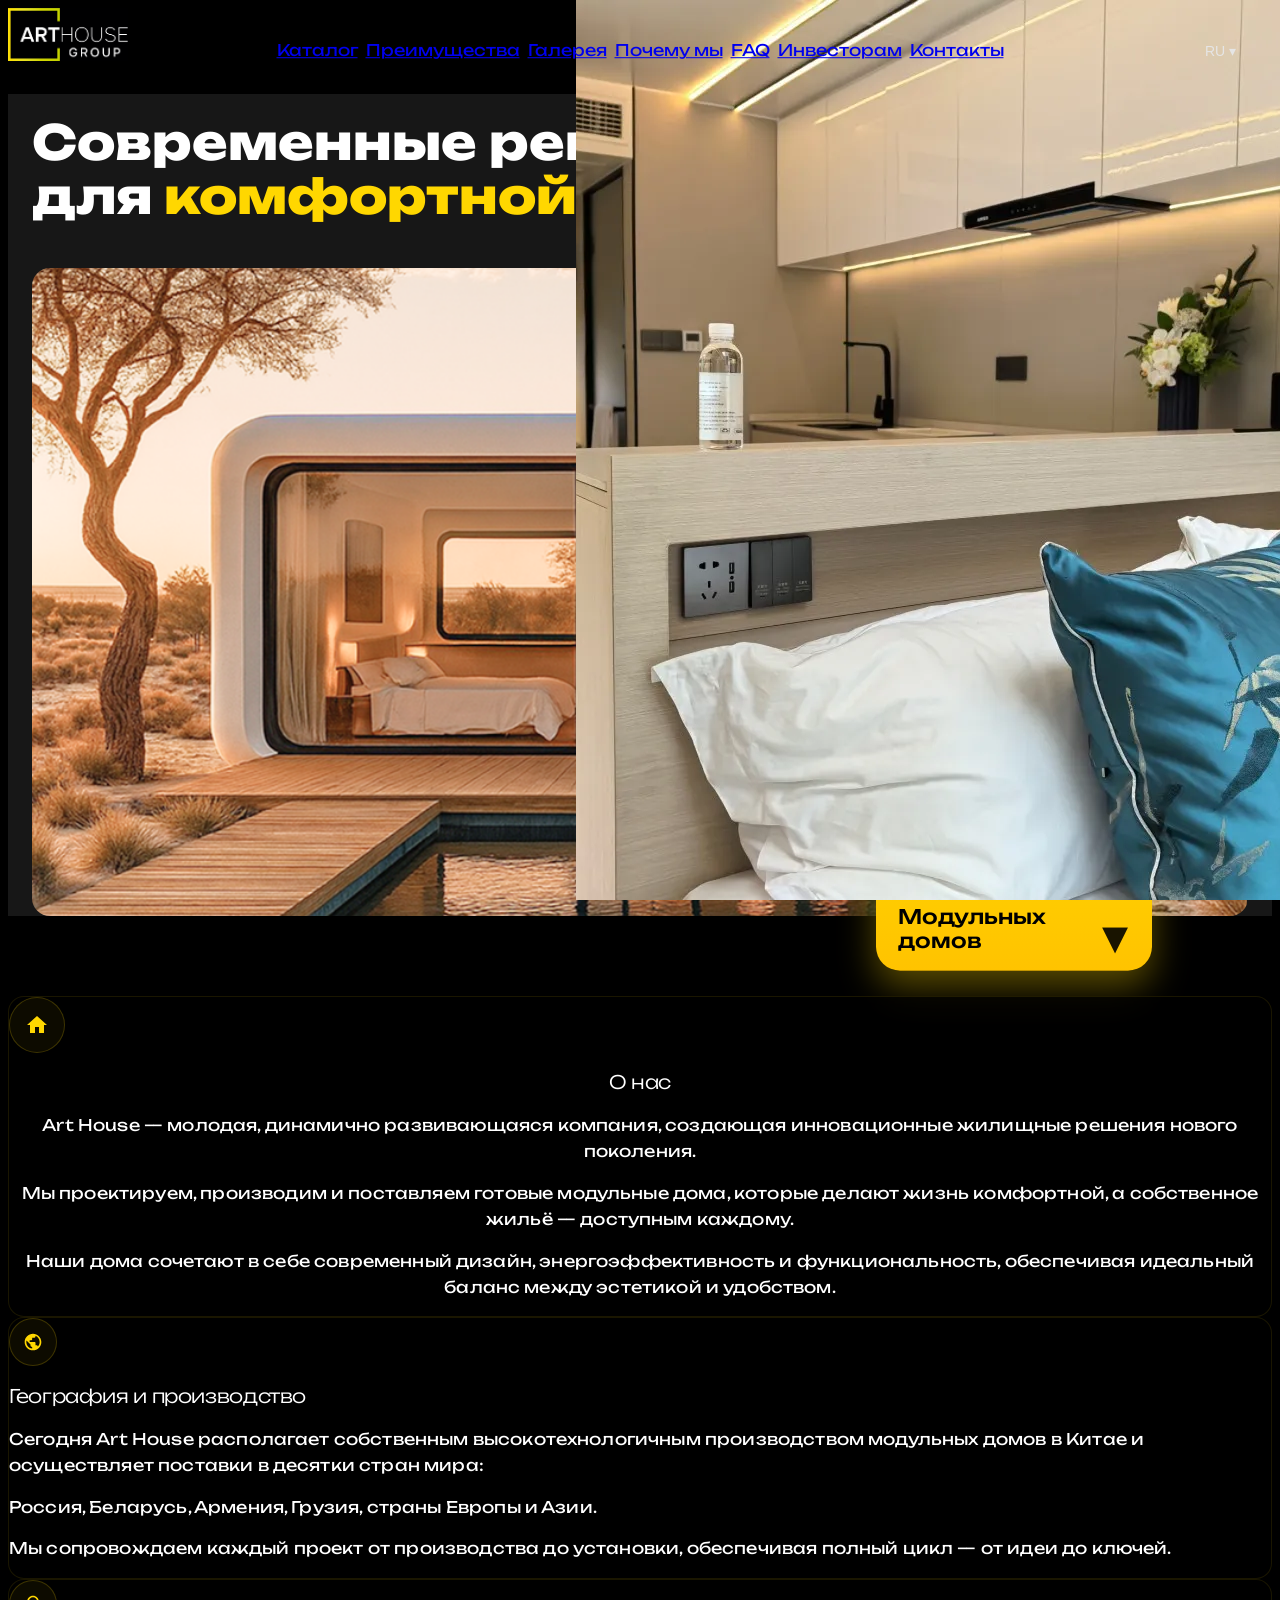
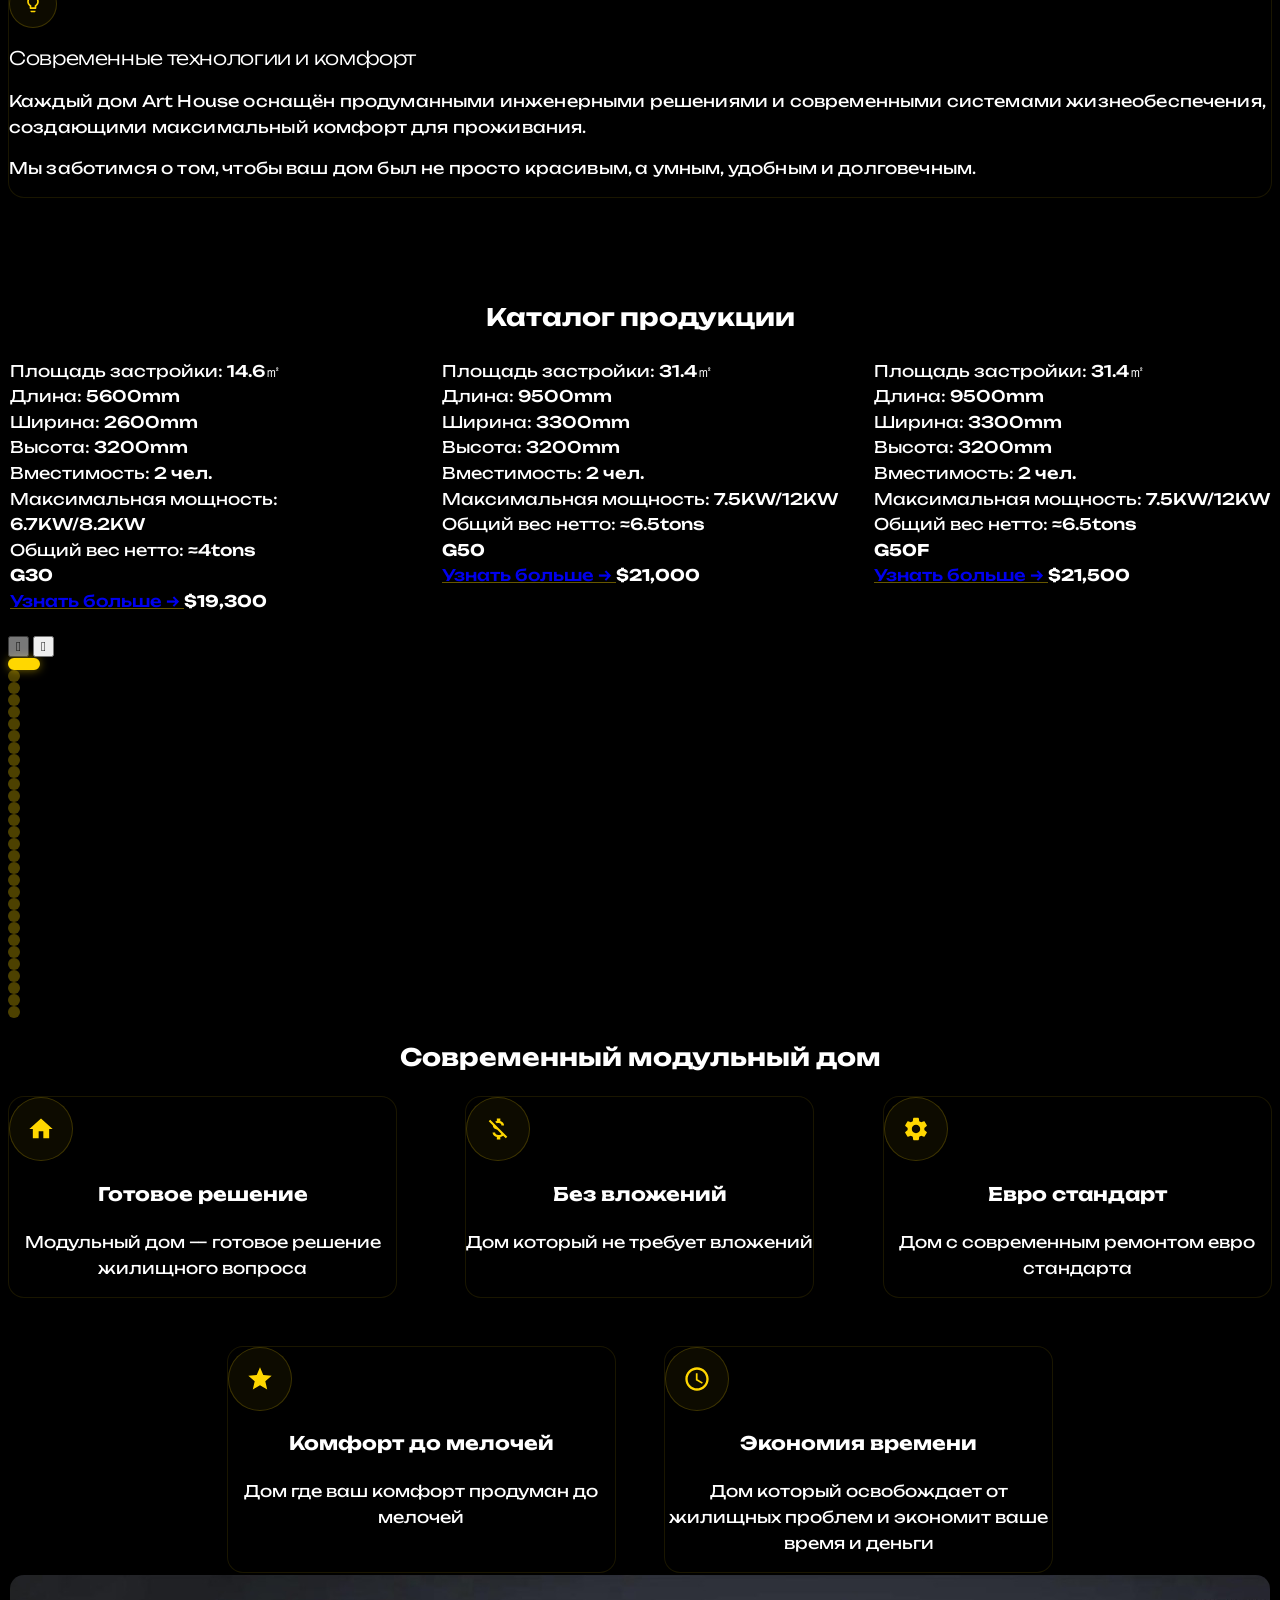
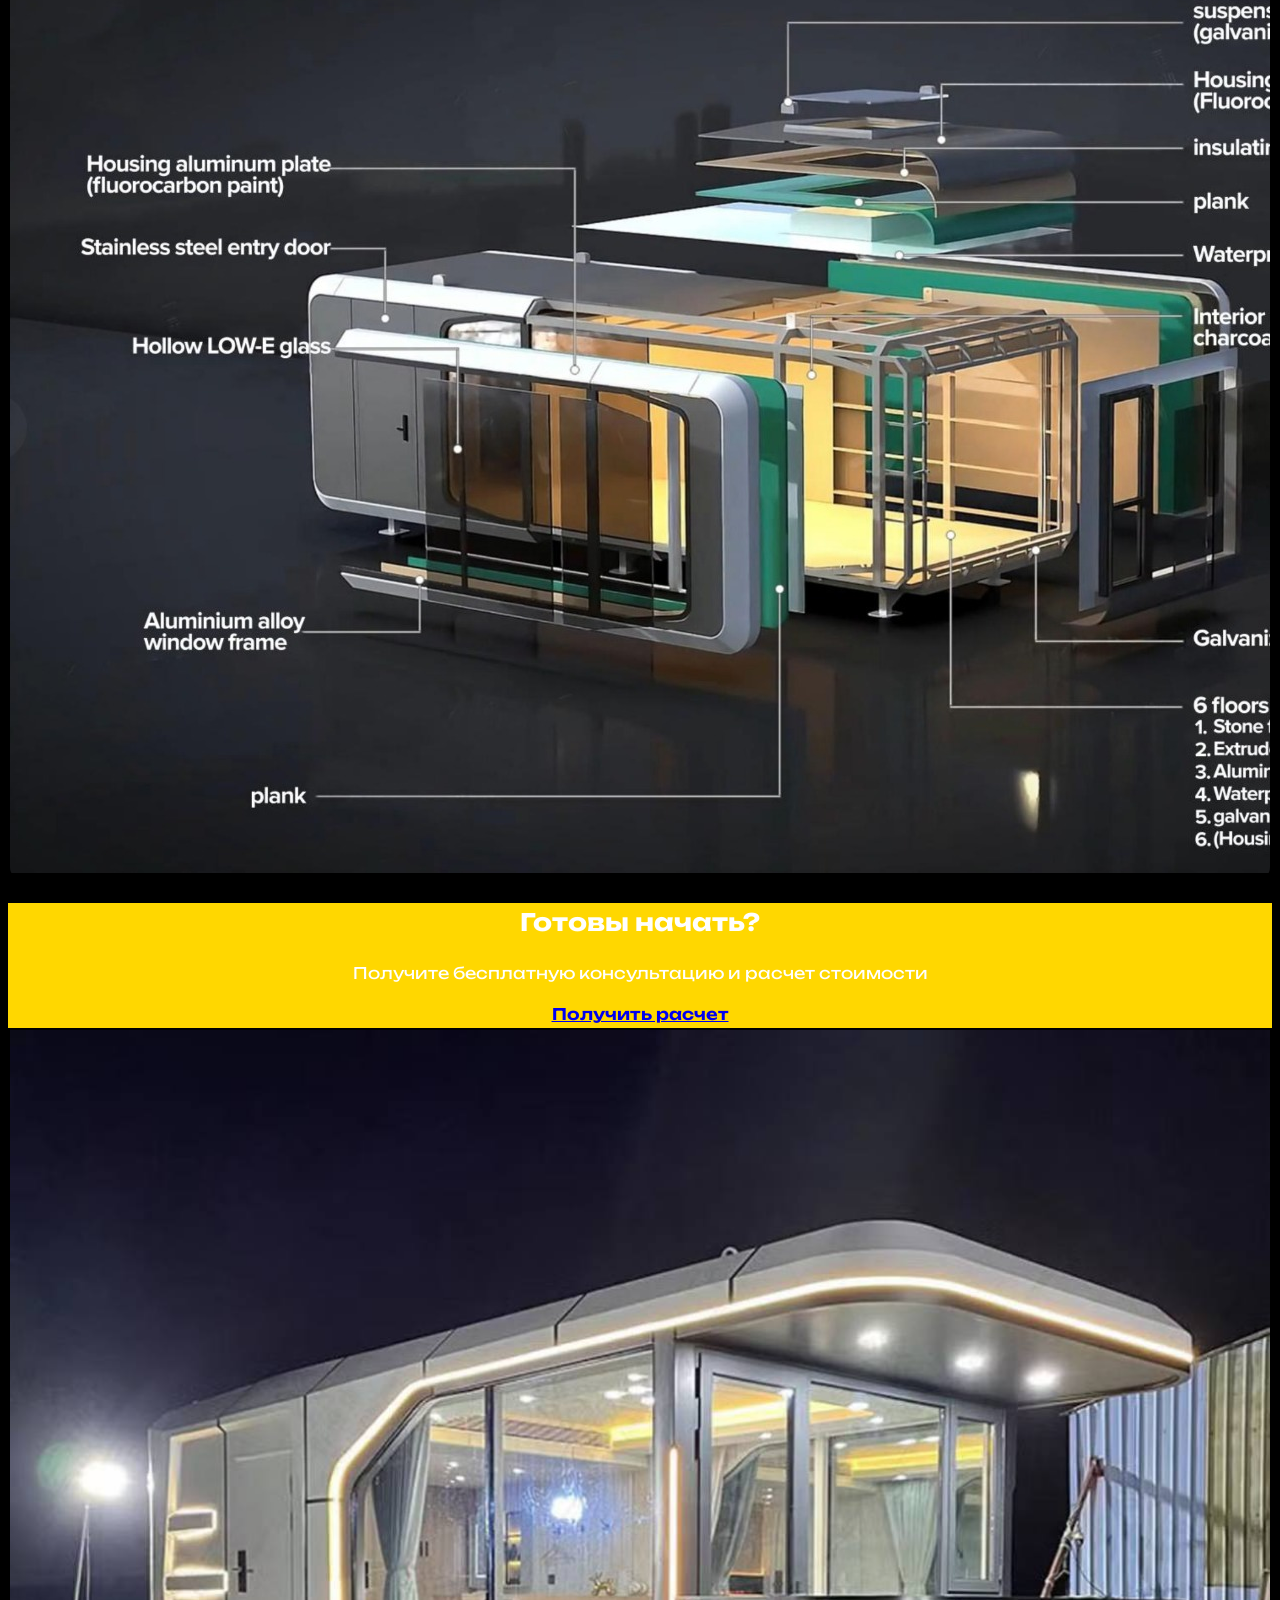
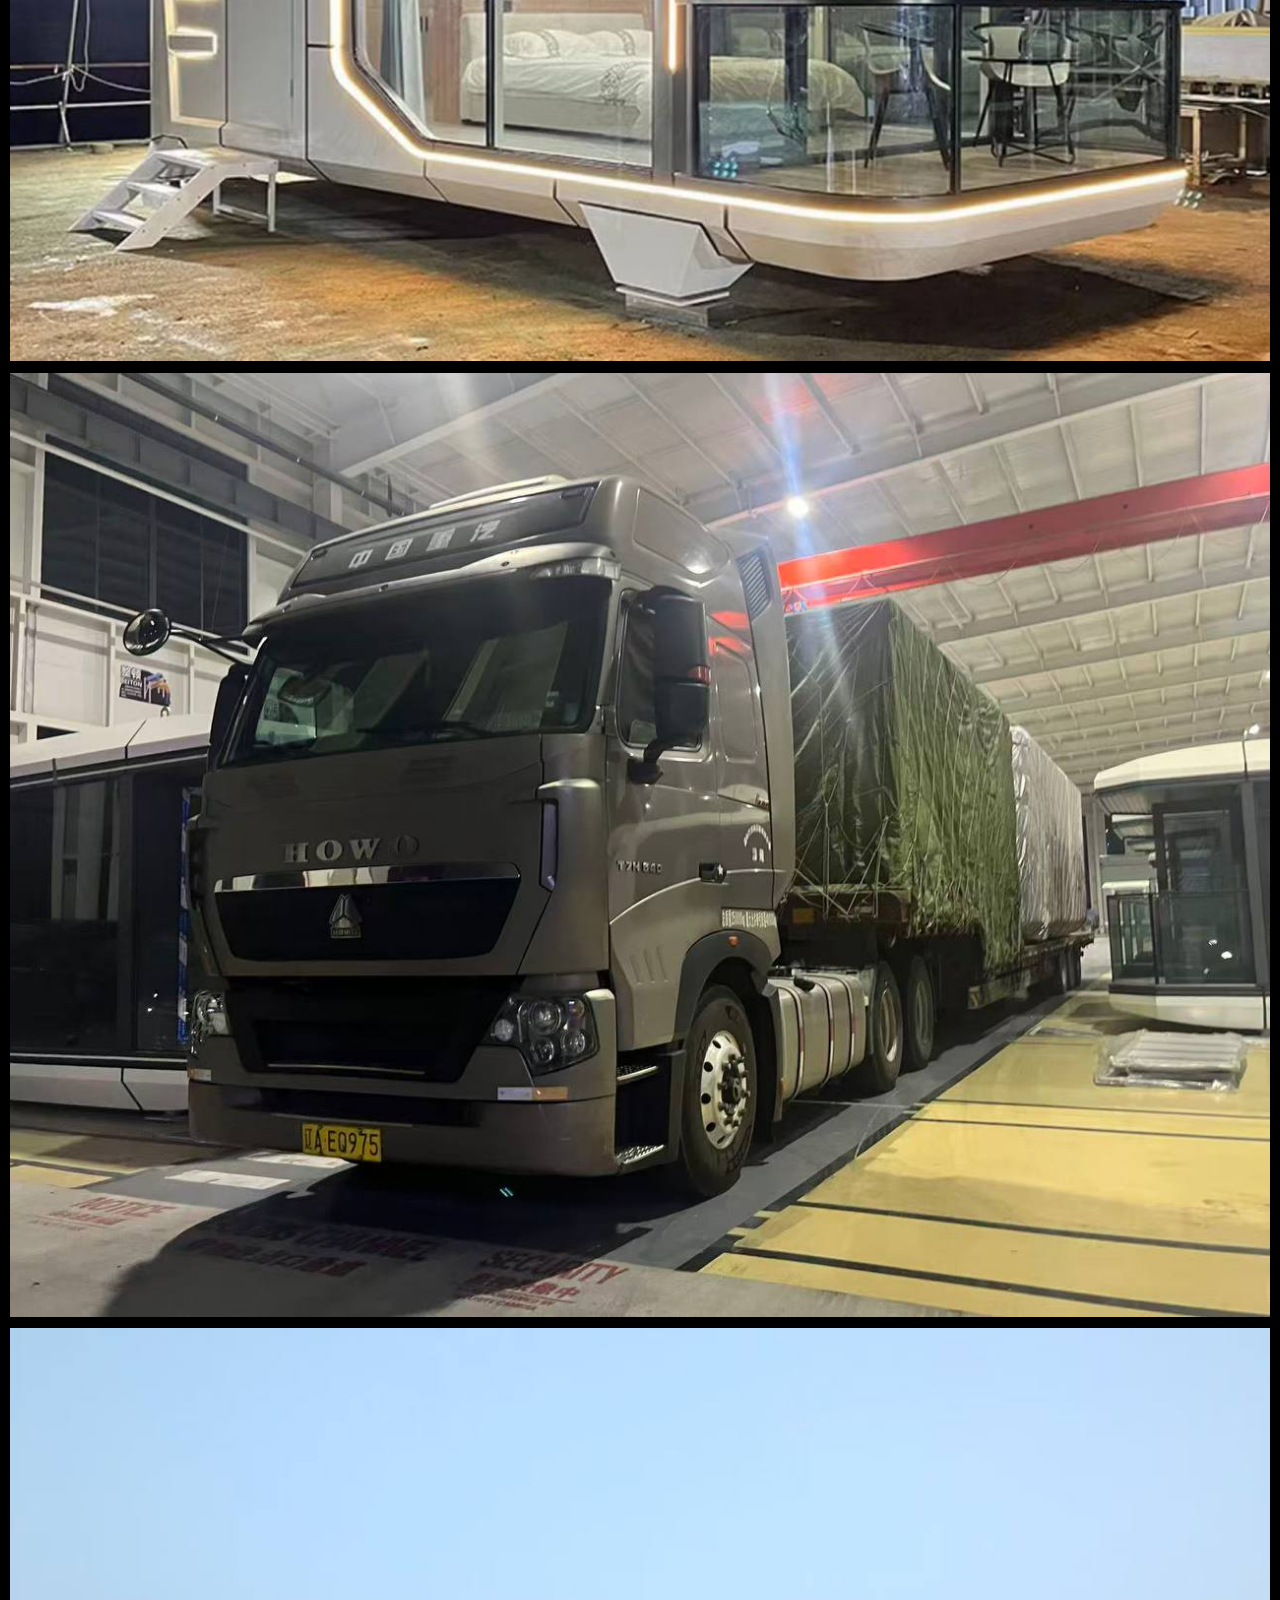
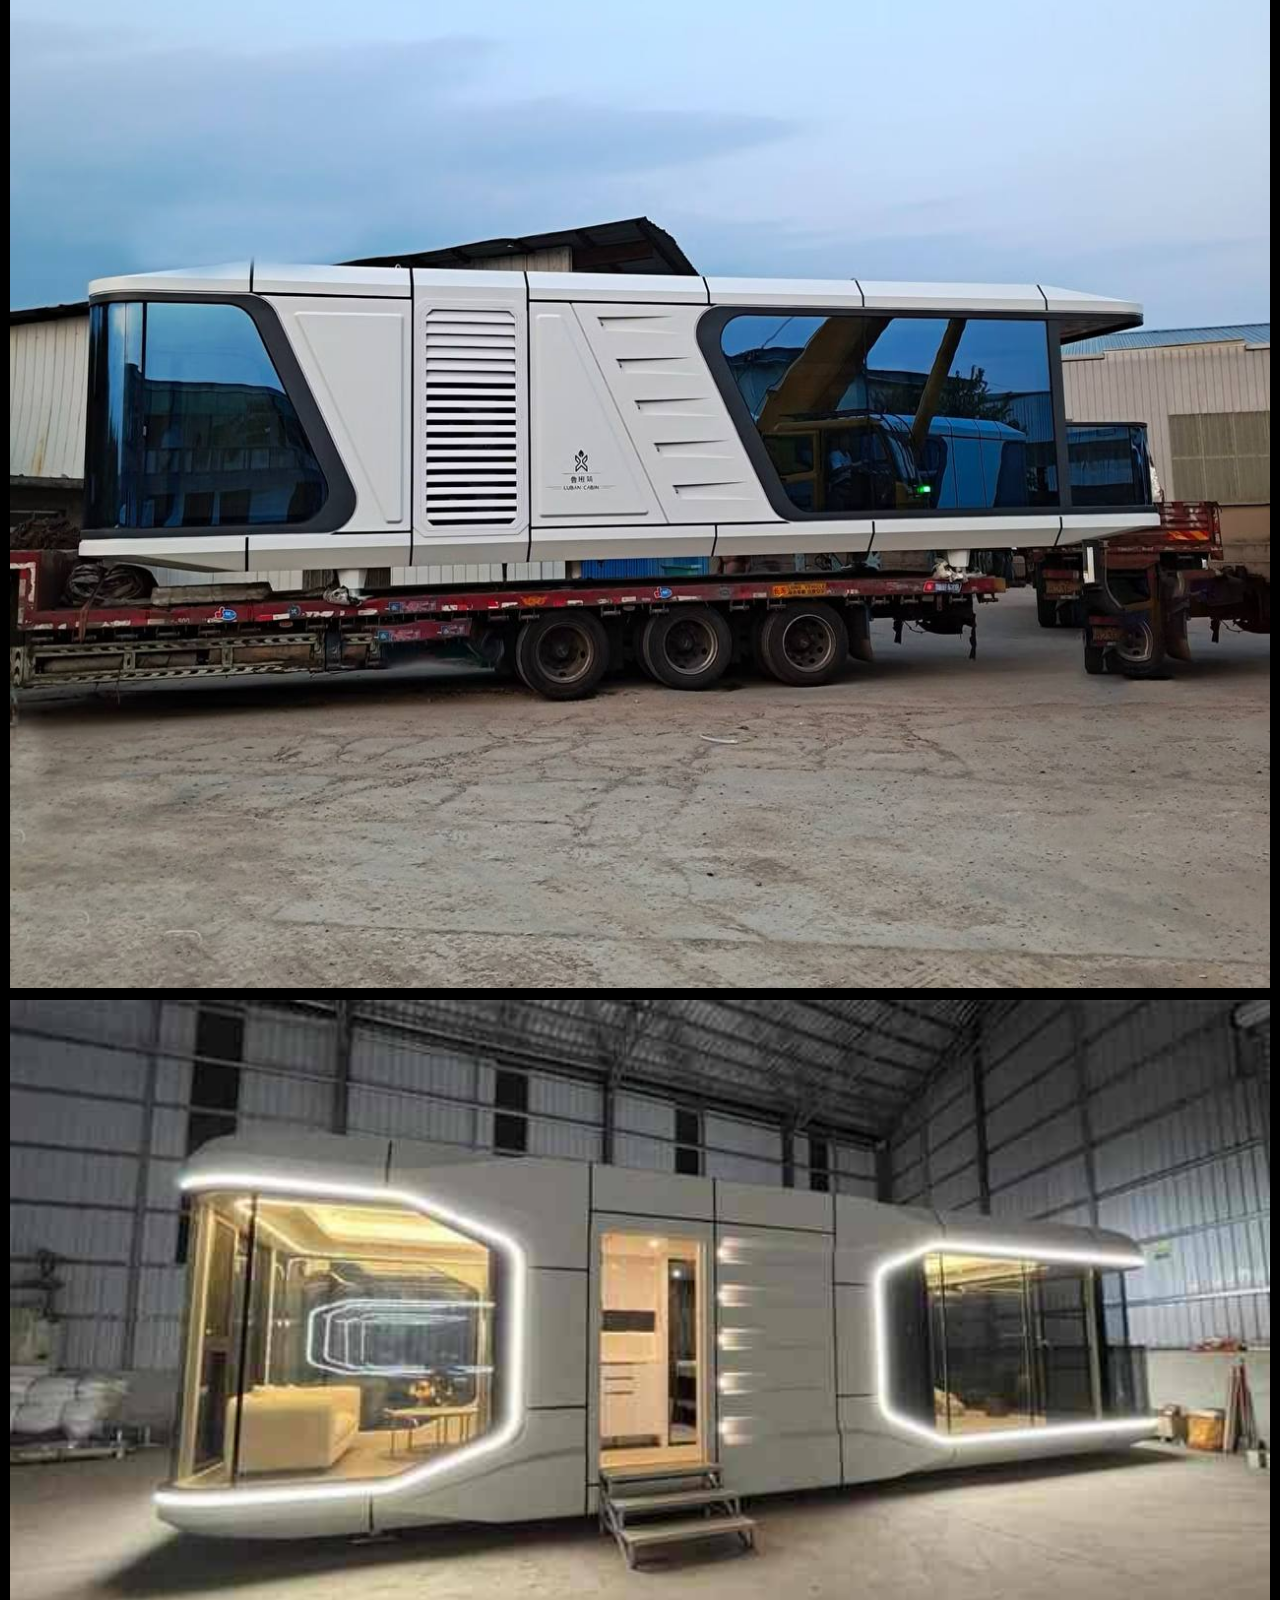
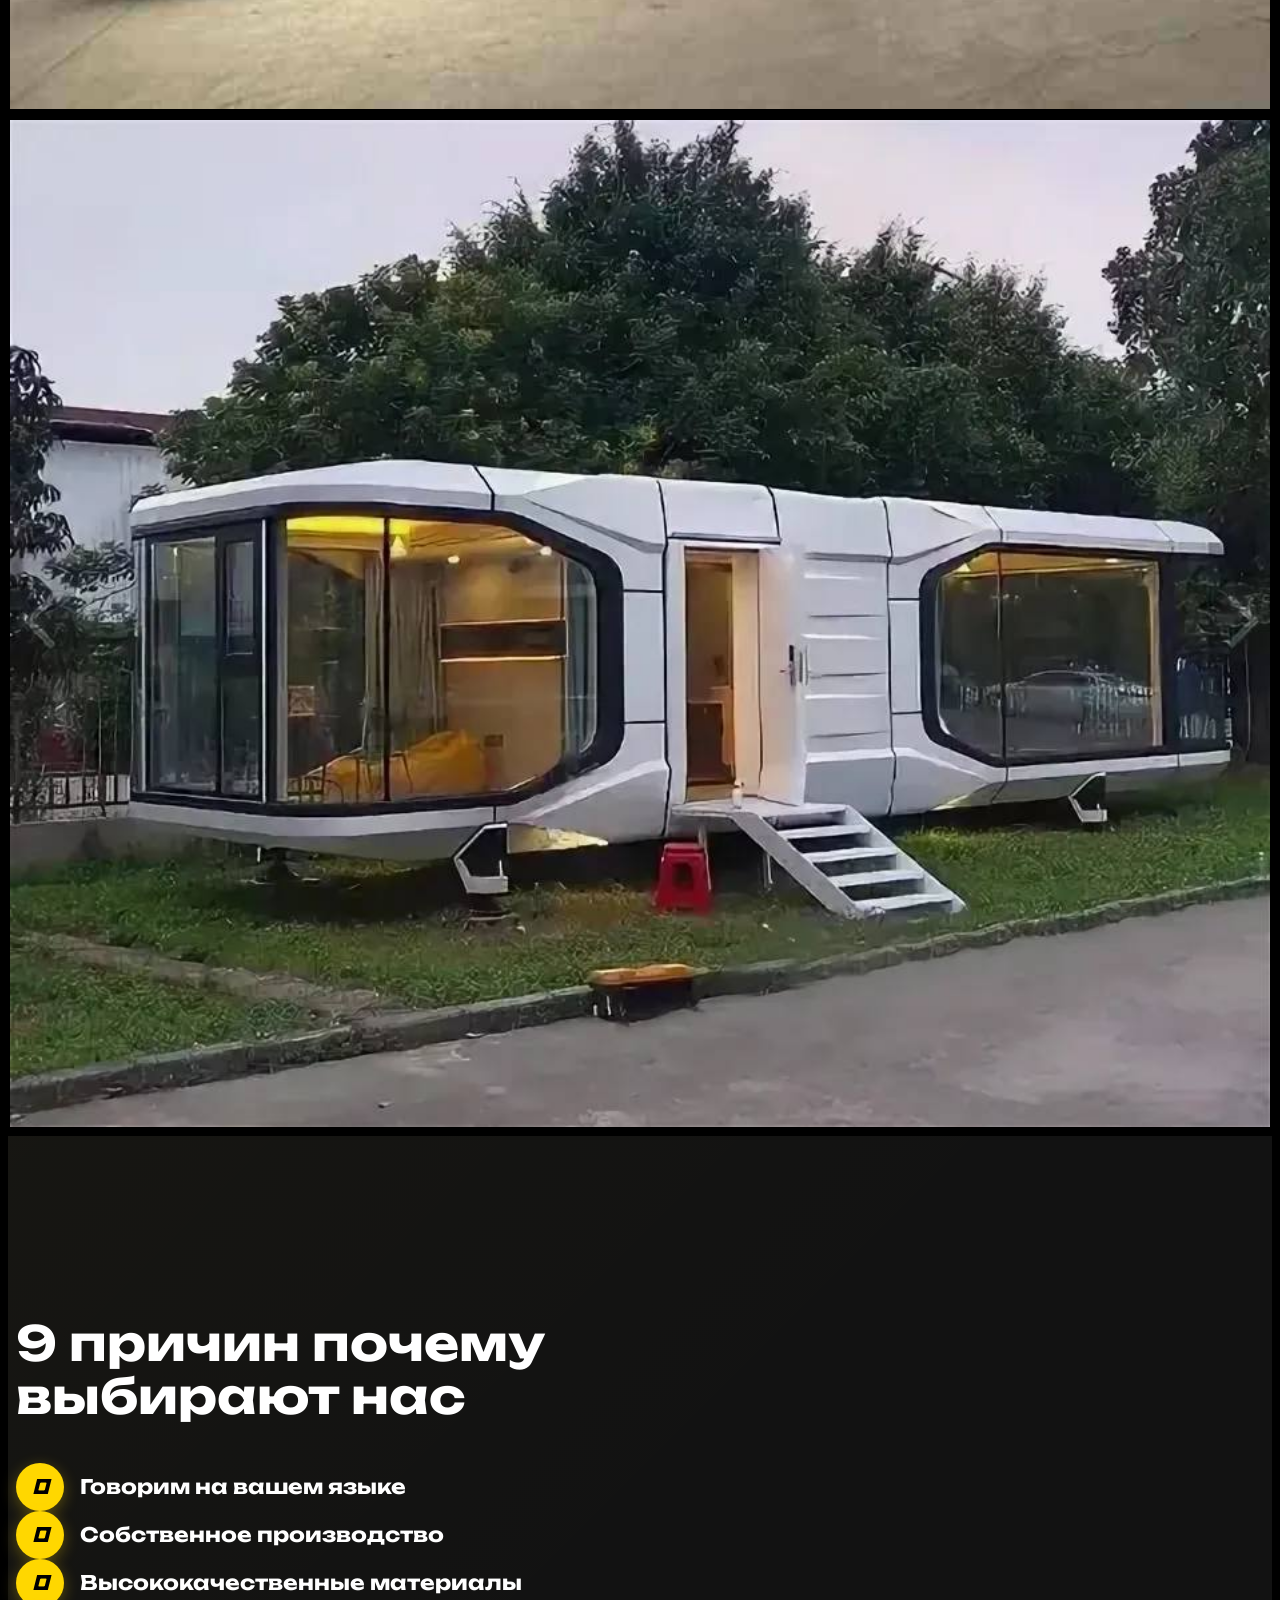
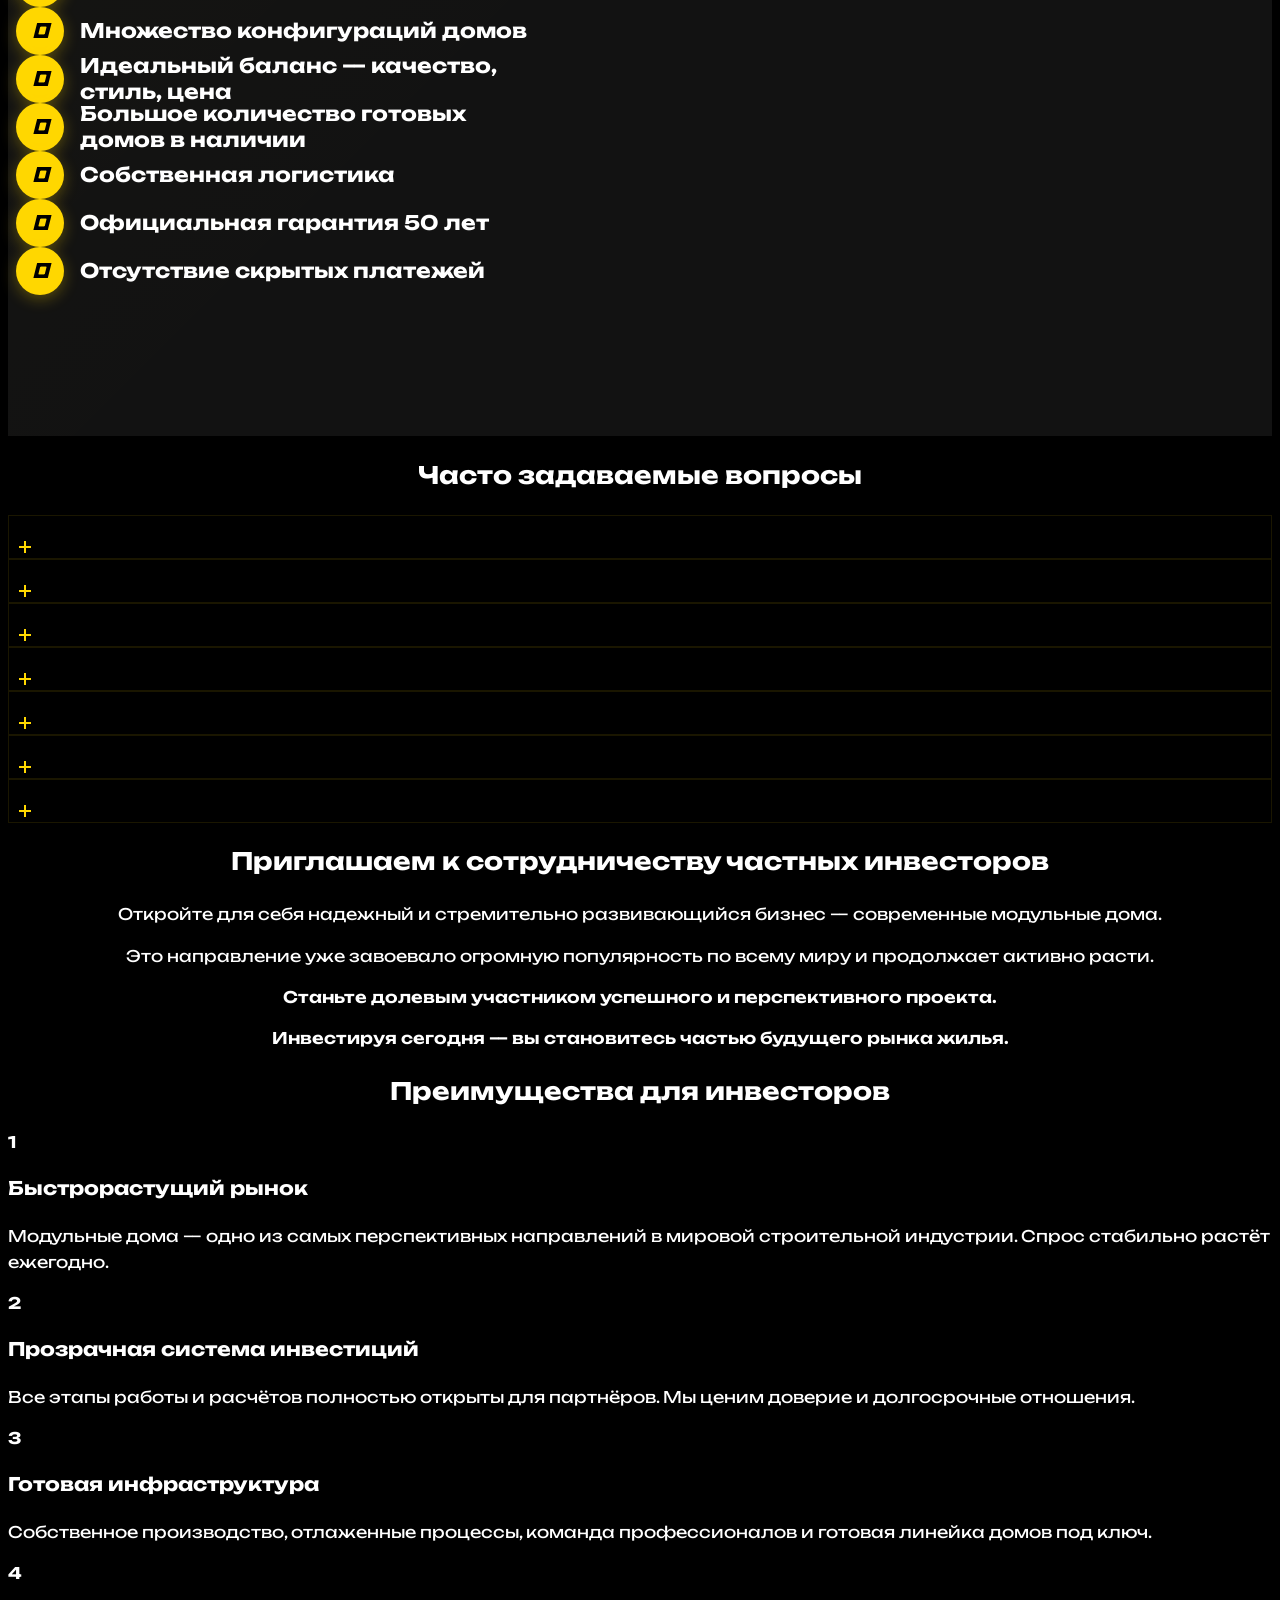
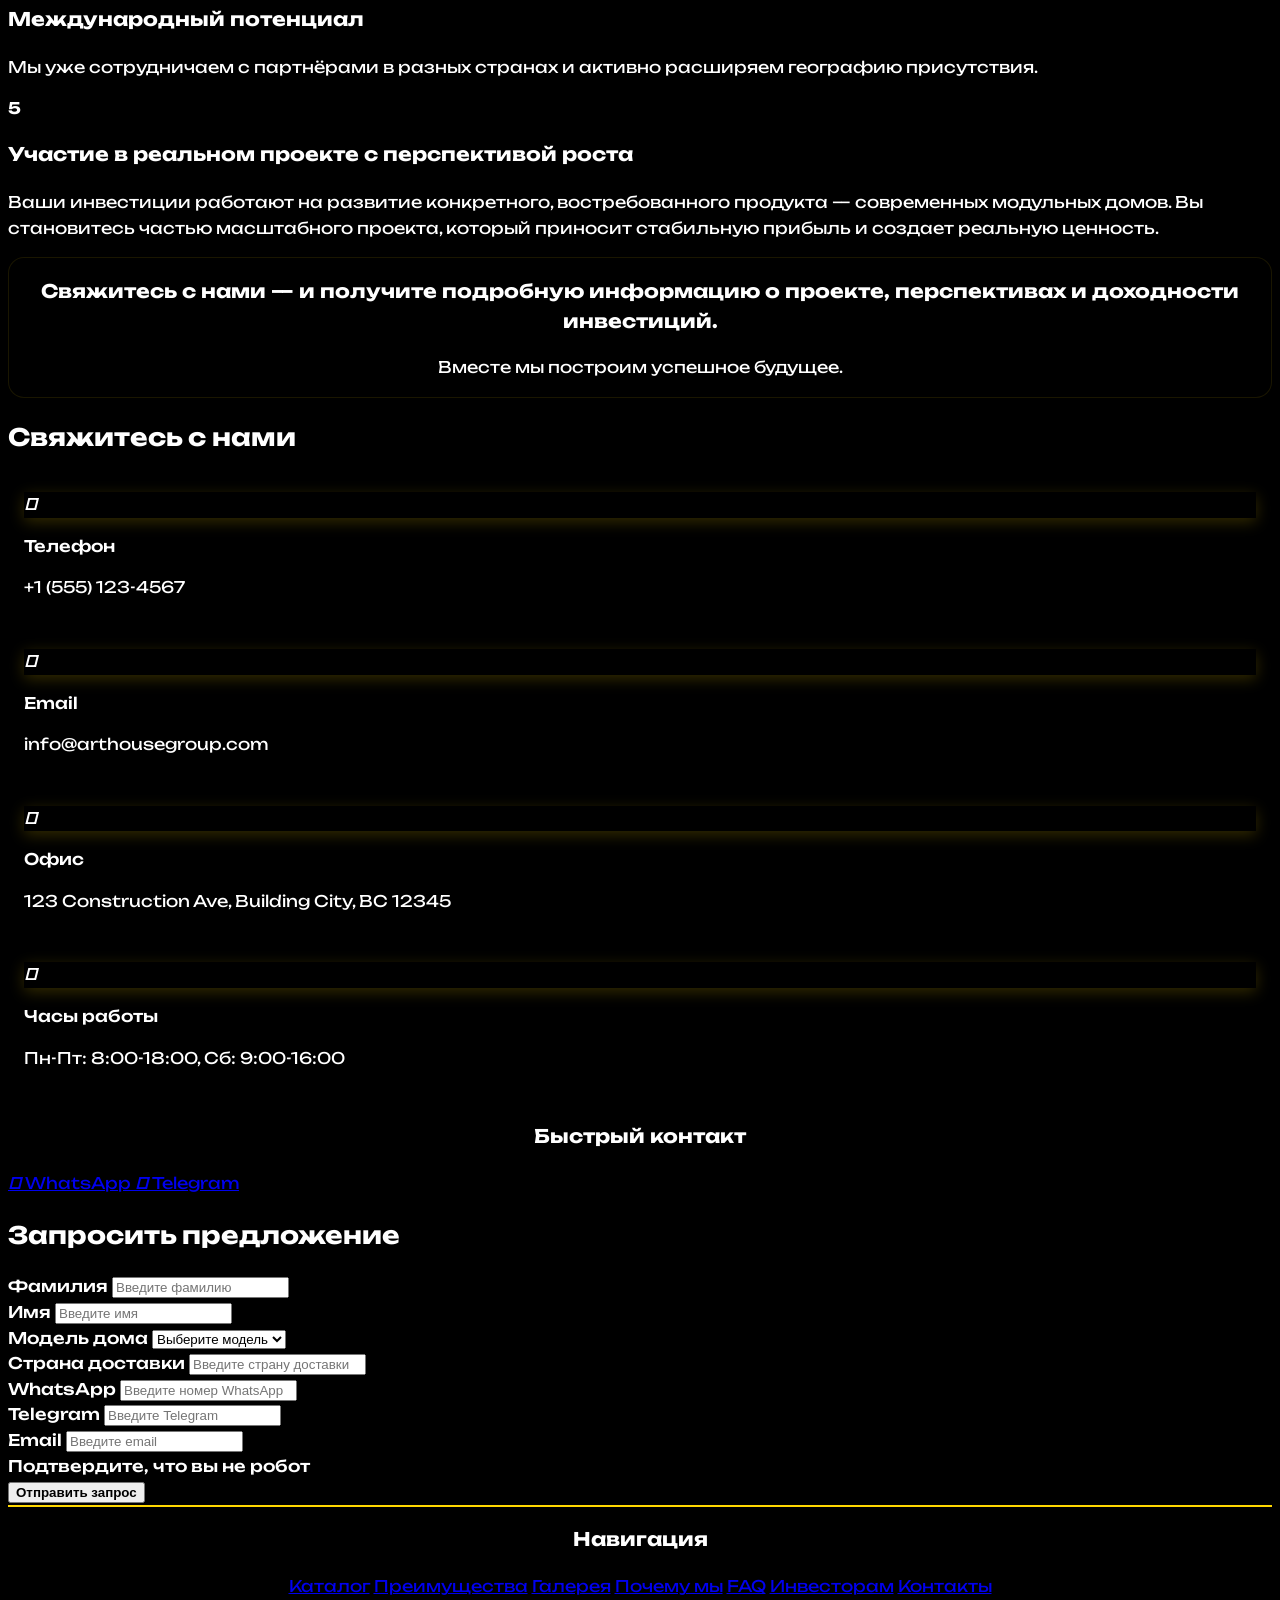
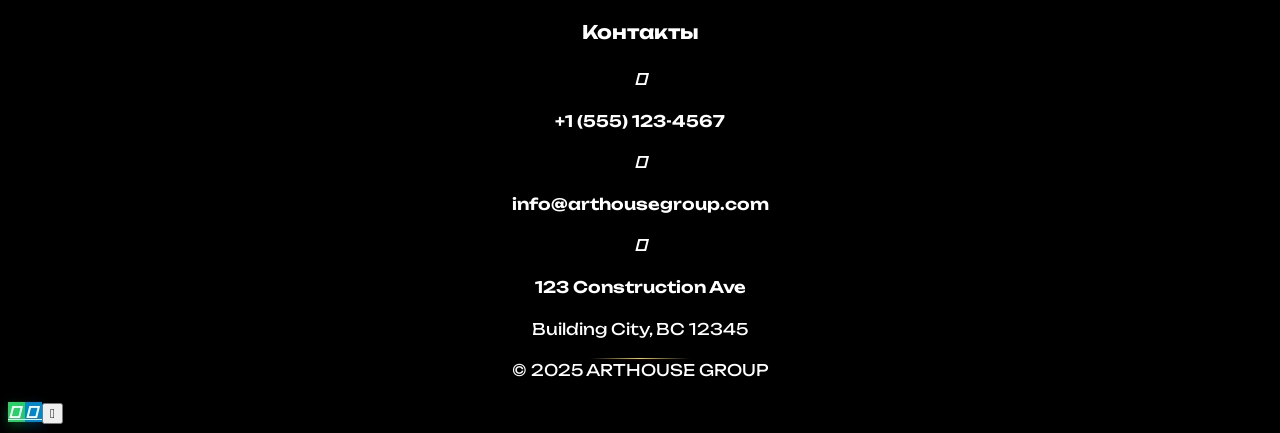
==== index.html @ b9d56320 "edit translation" ====
<!DOCTYPE html>
<html lang="ru">
<head>
  <meta charset="UTF-8" />
  <meta name="viewport" content="width=device-width, initial-scale=1.0" />
  <title>ARTHOUSE GROUP - Модульные Дома Под Ключ | Быстрая Доставка из Китая</title>
  <meta name="description" content="Art House Group - производство и поставка современных модульных домов под ключ. Собственное производство в Китае, доставка в Россию, Беларусь, Армению, Грузию. Гарантия 50 лет. От $14,500." />
  <meta name="keywords" content="модульные дома, дома из китая, готовые дома, быстровозводимые дома, модульное строительство, капсульные дома, дома под ключ, строительство домов" />
  <meta name="author" content="ARTHOUSE GROUP" />
  <meta name="robots" content="index, follow" />
  <link rel="canonical" href="https://arthousegroup.com/" />
  <link rel="icon" type="image/x-icon" href="./media/logos/favicon.ico" />
  
  <!-- Open Graph / Facebook -->
  <meta property="og:type" content="website" />
  <meta property="og:url" content="https://arthousegroup.com/" />
  <meta property="og:title" content="ARTHOUSE GROUP - Модульные Дома Под Ключ" />
  <meta property="og:description" content="Современные модульные дома под ключ. Собственное производство в Китае. Гарантия 50 лет. Доставка по всему миру." />
  <meta property="og:image" content="https://arthousegroup.com/media/catalog/g30.png.webp" />
  <meta property="og:locale" content="ru_RU" />
  <meta property="og:site_name" content="ARTHOUSE GROUP" />
  
  <!-- Twitter -->
  <meta property="twitter:card" content="summary_large_image" />
  <meta property="twitter:url" content="https://arthousegroup.com/" />
  <meta property="twitter:title" content="ARTHOUSE GROUP - Модульные Дома Под Ключ" />
  <meta property="twitter:description" content="Современные модульные дома под ключ. Собственное производство в Китае. Гарантия 50 лет." />
  <meta property="twitter:image" content="https://arthousegroup.com/media/catalog/g30.png.webp" />

  <!-- Tailwind -->
  <script src="https://cdn.tailwindcss.com/3.4.16"></script>
  <script>
    tailwind.config = {
      theme: {
        extend: {
          colors: {
            primary: '#FFD700',
            secondary: '#FFA500',
            accent: '#E5E5E5',
            dark: '#1A1A1A',
            'dark-light': '#2A2A2A',
            black: '#000000',
            'black-soft': '#0a0a0a',
            'black-light': '#1a1a1a',
            gold: '#FFD700',
            'gold-light': '#FFF8DC',
            'gold-dark': '#B8860B',
            'gold-accent': '#FFA500',
            white: '#FFFFFF',
            'white-soft': '#F8F8F8',
            gray: {
              100: '#F5F5F5',
              200: '#E5E5E5',
              300: '#D4D4D4',
              400: '#A3A3A3',
              500: '#737373',
              600: '#525252',
              700: '#404040',
              800: '#262626',
              900: '#171717',
            }
          },
          fontFamily: { 
            sans: ['Inter', 'sans-serif'],
          },
          spacing: {
            '18': '4.5rem',
            '88': '22rem',
            '128': '32rem',
            '160': '40rem',
          },
          maxWidth: {
            '8xl': '88rem',
            '9xl': '96rem',
          },
          letterSpacing: {
            'tight': '-0.03em',
            'wide': '0.05em',
            'wider': '0.1em',
          },
          borderRadius: {
            'luxury': '24px',
            'luxury-lg': '32px',
            'none': '0px',
            'sm': '4px',
            DEFAULT: '8px',
            'md': '12px',
            'lg': '16px',
            'xl': '20px',
            '2xl': '24px',
            '3xl': '32px',
            'full': '9999px',
            'button': '50px',
          },
          boxShadow: {
            'luxury': '0 10px 40px rgba(0, 0, 0, 0.3)',
            'luxury-lg': '0 20px 60px rgba(0, 0, 0, 0.4)',
            'luxury-gold': '0 10px 40px rgba(255, 215, 0, 0.2)',
            'luxury-glow': '0 0 40px rgba(255, 215, 0, 0.3)',
            'soft': '0 4px 12px rgba(0, 0, 0, 0.15)',
            'glow': '0 0 20px rgba(255, 215, 0, 0.3)',
          },
          animation: {
            'luxury-fade': 'luxuryFadeIn 1s ease-out',
            'luxury-slide': 'luxurySlideIn 1s ease-out',
            'luxury-pulse': 'luxuryPulse 3s ease-in-out infinite',
            'luxury-glow': 'luxuryGlow 2s ease-in-out infinite',
            'fade-in': 'fadeIn 0.5s ease-out',
          },
          keyframes: {
            fadeIn: {
              '0%': { opacity: '0', transform: 'translateY(10px)' },
              '100%': { opacity: '1', transform: 'translateY(0)' },
            },
          },
          backdropBlur: {
            'luxury': '30px',
          },
        },
      },
    };
  </script>

  <!-- Meta Pixel Code -->
  <script>
!function(f,b,e,v,n,t,s)
{if(f.fbq)return;n=f.fbq=function(){n.callMethod?
n.callMethod.apply(n,arguments):n.queue.push(arguments)};
if(!f._fbq)f._fbq=n;n.push=n;n.loaded=!0;n.version='2.0';
n.queue=[];t=b.createElement(e);t.async=!0;
t.src=v;s=b.getElementsByTagName(e)[0];
s.parentNode.insertBefore(t,s)}(window, document,'script',
'https://connect.facebook.net/en_US/fbevents.js');
fbq('init', '25142429358721915');
fbq('track', 'PageView');
  </script>
  <noscript><img height="1" width="1" style="display:none"
src="https://www.facebook.com/tr?id=25142429358721915&ev=PageView&noscript=1"
/></noscript>
  <!-- End Meta Pixel Code -->

  <!-- Fonts & Icons -->
  <link rel="preconnect" href="https://fonts.googleapis.com" />
  <link rel="preconnect" href="https://fonts.gstatic.com" crossorigin />
  <link
    href="https://fonts.googleapis.com/css2?family=Unbounded:wght@300;400;500;600;700;800&display=swap"
    rel="stylesheet"
  />
  <link
    href="https://cdnjs.cloudflare.com/ajax/libs/remixicon/4.6.0/remixicon.min.css"
    rel="stylesheet"
  />

  <!-- Custom Styles -->
  <link rel="stylesheet" href="style.css" />
</head>

<body class="bg-black text-white antialiased overflow-x-hidden">
  <!-- HEADER -->
  <header class="bg-black shadow-soft sticky top-0 z-50">
    <div class="max-w-7xl mx-auto px-4 sm:px-6 lg:px-8">
      <div class="flex items-center justify-between h-20 relative">
        <!-- Logo -->
        <div class="flex items-center">
          <div class="flex items-center space-x-3">
            <img src="./media/logos/IMG_8461.PNG" alt="ARTHOUSE GROUP Logo" class="w-20 logo-large">
          </div>
        </div>

        <!-- Desktop Navigation -->
        <nav class="hidden lg:flex items-center space-x-8 desktop-nav-centered">
          <a href="#catalog" class="text-gray-400 hover:text-primary smooth-transition" data-i18n="nav.catalog">Каталог</a>
          <a href="#modular-features" class="text-gray-400 hover:text-primary smooth-transition" data-i18n="nav.advantages">Преимущества</a>
          <a href="#gallery" class="text-gray-400 hover:text-primary smooth-transition" data-i18n="nav.gallery">Галерея</a>
          <a href="#why-us" class="text-gray-400 hover:text-primary smooth-transition" data-i18n="nav.why-us">Почему мы</a>
          <a href="#faq" class="text-gray-400 hover:text-primary smooth-transition" data-i18n="nav.faq">FAQ</a>
          <a href="#investor-cooperation" class="text-gray-400 hover:text-primary smooth-transition" data-i18n="nav.investors">Инвесторам</a>
          <a href="#contact" class="text-gray-400 hover:text-primary smooth-transition" data-i18n="nav.contacts">Контакты</a>
        </nav>

        <!-- Language Dropdown - Desktop Right Corner -->
        <div class="lang-dropdown hidden lg:block" id="langDropdown">
          <button class="lang-trigger" id="langTrigger" aria-haspopup="true" aria-expanded="false">RU ▾</button>
          <div class="lang-menu" id="langMenu" role="menu" aria-labelledby="langTrigger">
            <button data-lang="ru" class="lang-item" role="menuitem">RU</button>
            <button data-lang="en" class="lang-item" role="menuitem">EN</button>
            <button data-lang="ge" class="lang-item" role="menuitem">GE</button>
          </div>
        </div>


        <!-- Mobile Burger Menu -->
        <button class="lg:hidden flex flex-col space-y-1.5 burger-menu z-50" id="burgerToggle">
          <span class="w-6 h-0.5 bg-accent"></span>
          <span class="w-6 h-0.5 bg-accent"></span>
          <span class="w-6 h-0.5 bg-accent"></span>
        </button>
      </div>
      <nav class="mobile-nav lg:hidden px-4 pb-4 bg-black" id="mobileNav">
        <div class="flex flex-col space-y-4">
          <a href="#catalog" class="text-gray-400 hover:text-primary smooth-transition" data-i18n="nav.catalog">Каталог</a>
          <a href="#modular-features" class="text-gray-400 hover:text-primary smooth-transition" data-i18n="nav.advantages">Преимущества</a>
          <a href="#gallery" class="text-gray-400 hover:text-primary smooth-transition" data-i18n="nav.gallery">Галерея</a>
          <a href="#why-us" class="text-gray-400 hover:text-primary smooth-transition" data-i18n="nav.why-us">Почему мы</a>
          <a href="#faq" class="text-gray-400 hover:text-primary smooth-transition" data-i18n="nav.faq">FAQ</a>
          <a href="#investor-cooperation" class="text-gray-400 hover:text-primary smooth-transition" data-i18n="nav.investors">Инвесторам</a>
          <a href="#contact" class="text-gray-400 hover:text-primary smooth-transition" data-i18n="nav.contacts">Контакты</a>
          
          <!-- Language Switcher - Mobile -->
          <div class="border-t border-gray-700 pt-4 mt-4">
            <div class="text-gray-400 text-sm mb-3" data-i18n="nav.language">Язык</div>
            <div class="flex space-x-3">
              <button data-lang="ru" class="text-sm px-3 py-1 rounded hover:text-primary transition-colors">RU</button>
              <button data-lang="en" class="text-sm px-3 py-1 rounded hover:text-primary transition-colors">EN</button>
              <button data-lang="ge" class="text-sm px-3 py-1 rounded hover:text-primary transition-colors">GE</button>
            </div>
          </div>
        </div>
      </nav>
    </div>
  </header>

  <!-- HERO -->
  <section class="hero-bg relative text-white">
    <div class="relative z-10 w-full animate-on-scroll">
      <!-- Верхняя полоса: заголовок + консультация на темно-сером фоне -->
      <div class="hero-topbar">
        <div class="hero-topbar-inner">
          <h1 class="hero-heading">
            <span class="line1" data-i18n="hero.title.line1">Современные решение</span>
            <span class="line2">
              <span class="line2-white" data-i18n="hero.title.line2.white">для</span>
              <span class="line2-highlight text-primary" data-i18n="hero.title.line2.highlight">комфортной жизни</span>
            </span>
          </h1>
          <a href="#" class="hero-consult" data-i18n="hero.consult.free" id="freeConsultationBtn">Бесплатная консультация</a>
        </div>
      </div>

      <!-- Нижний блок: изображение с бейджем справа снизу -->
      <div class="hero-image-wrap">
        <div class="hero-image" aria-label="Главное изображение"></div>
        <div class="hero-badge">
          <div class="hero-badge-top">
            <div class="hero-badge-number">30+</div>
          </div>
            <div class="hero-badge-text"><div data-i18n="hero.badge.word1">Модульных</div><div data-i18n="hero.badge.word2">домов</div></div>
          <a href="#catalog" class="hero-badge-caret" aria-label="Перейти к каталогу">▾</a>
        </div>
      </div>
    </div>
  </section>

  <!-- DESCRIPTION SECTION -->
  <section id="description" class="luxury-section bg-gray-900">
    <div class="max-w-9xl mx-auto px-4 sm:px-6 lg:px-8">
      <div class="max-w-5xl mx-auto">
        <!-- Main Mission Card - Top Center -->
        <div class="luxury-fade-in mb-8 sm:mb-10">
          <div class="luxury-card p-6 sm:p-8 md:p-10">
            <div class="text-center mb-8">
              <div class="luxury-icon-circle mx-auto mb-6 luxury-pulse" style="width: 56px; height: 56px;">
                <svg class="luxury-icon" style="width: 24px; height: 24px;" fill="currentColor" viewBox="0 0 24 24">
                  <path d="M10 20v-6h4v6h5v-8h3L12 3 2 12h3v8z"/>
                </svg>
              </div>
              <h3 class="text-xl sm:text-2xl md:text-3xl font-light text-white text-luxury-display text-primary" data-i18n="about.title">О нас</h3>
            </div>
            
            <div class="space-y-5 text-center">
              <p class="text-gray-200 text-base sm:text-lg leading-relaxed text-luxury-body" data-i18n="about.p1">
                Art House — молодая, динамично развивающаяся компания, создающая инновационные жилищные решения нового поколения.
              </p>
              <p class="text-gray-300 text-base sm:text-lg leading-relaxed text-luxury-body" data-i18n="about.p2">
                Мы проектируем, производим и поставляем готовые модульные дома, которые делают жизнь комфортной, а собственное жильё — доступным каждому.
              </p>
              <p class="text-gray-300 text-base sm:text-lg leading-relaxed text-luxury-body" data-i18n="about.p3">
                Наши дома сочетают в себе современный дизайн, энергоэффективность и функциональность, обеспечивая идеальный баланс между эстетикой и удобством.
              </p>
            </div>
          </div>
        </div>
        
        <!-- Two Cards - Bottom Row -->
        <div class="grid md:grid-cols-2 gap-6 sm:gap-8 luxury-slide-in">
          <div class="luxury-card p-6 sm:p-8">
            <div class="flex items-center mb-5">
              <div class="luxury-icon-circle mr-5 luxury-pulse flex-shrink-0" style="width: 48px; height: 48px;">
                <svg class="luxury-icon" fill="currentColor" viewBox="0 0 24 24">
                  <path d="M12 2C6.48 2 2 6.48 2 12s4.48 10 10 10 10-4.48 10-10S17.52 2 12 2zm-1 17.93c-3.95-.49-7-3.85-7-7.93 0-.62.08-1.21.21-1.79L9 15v1c0 1.1.9 2 2 2v1.93zm6.9-2.54c-.26-.81-1-1.39-1.9-1.39h-1v-3c0-.55-.45-1-1-1H8v-2h2c.55 0 1-.45 1-1V7h2c1.1 0 2-.9 2-2v-.41c2.93 1.19 5 4.06 5 7.41 0 2.08-.8 3.97-2.1 5.39z"/>
                </svg>
              </div>
              <h3 class="text-lg sm:text-xl md:text-2xl font-light text-white text-luxury-display">
                <span class="text-primary" data-i18n="about.geography.title">География и производство</span>
              </h3>
            </div>
            <p class="text-gray-300 leading-relaxed text-luxury-body text-base sm:text-lg mb-5" data-i18n="about.geography.text1">
              Сегодня Art House располагает собственным высокотехнологичным производством модульных домов в Китае и осуществляет поставки в десятки стран мира:
            </p>
            <p class="text-gray-300 leading-relaxed text-luxury-body text-base sm:text-lg mb-5" data-i18n="about.geography.text2">
              Россия, Беларусь, Армения, Грузия, страны Европы и Азии.
            </p>
            <div class="pt-5 border-t border-primary/20">
              <p class="text-gray-400 text-sm sm:text-base text-luxury-body" data-i18n="about.geography.text3">
                Мы сопровождаем каждый проект от производства до установки, обеспечивая полный цикл — от идеи до ключей.
              </p>
            </div>
          </div>
          
          <div class="luxury-card p-6 sm:p-8">
            <div class="flex items-center mb-5">
              <div class="luxury-icon-circle mr-5 luxury-pulse flex-shrink-0" style="width: 48px; height: 48px;">
                <svg class="luxury-icon" fill="currentColor" viewBox="0 0 24 24">
                  <path d="M9 21c0 .55.45 1 1 1h4c.55 0 1-.45 1-1v-1H9v1zm3-19C8.14 2 5 5.14 5 9c0 2.38 1.19 4.47 3 5.74V17c0 .55.45 1 1 1h6c.55 0 1-.45 1-1v-2.26c1.81-1.27 3-3.36 3-5.74 0-3.86-3.14-7-7-7zm2.85 11.1l-.85.6V16h-4v-2.3l-.85-.6C7.8 12.16 7 10.63 7 9c0-2.76 2.24-5 5-5s5 2.24 5 5c0 1.63-.8 3.16-2.15 4.1z"/>
                </svg>
              </div>
              <h3 class="text-lg sm:text-xl md:text-2xl font-light text-white text-luxury-display">
                <span class="text-primary" data-i18n="about.tech.title">Современные технологии и комфорт</span>
              </h3>
            </div>
            <p class="text-gray-300 leading-relaxed text-luxury-body text-base sm:text-lg mb-5" data-i18n="about.tech.text1">
              Каждый дом Art House оснащён продуманными инженерными решениями и современными системами жизнеобеспечения, создающими максимальный комфорт для проживания.
            </p>
            <div class="pt-5 border-t border-primary/20">
              <p class="text-gray-400 text-sm sm:text-base text-luxury-body" data-i18n="about.tech.text2">
                Мы заботимся о том, чтобы ваш дом был не просто красивым, а умным, удобным и долговечным.
              </p>
            </div>
          </div>
        </div>
      </div>
    </div>
  </section>

  <!-- CATALOG SECTION -->
  <section id="catalog" class="py-20 bg-black relative">
    <div class="max-w-7xl mx-auto px-4 sm:px-6 lg:px-8">
      <!-- Section Title -->
      <div class="text-center mb-16">
        <h2 class="text-4xl font-bold mb-6">
          <span class="text-primary" data-i18n="catalog.title">Каталог</span> <span data-i18n="catalog.title.suffix">продукции</span> 
        </h2>
      </div>

      <!-- Catalog Slider -->
      <div>
        <div class="catalog-slider-container overflow-hidden">
          <div class="catalog-slider-wrapper flex gap-8" id="catalogSlider">
            
        <!-- Product Card 1 - G30 -->
        <div class="catalog-card flex-shrink-0 bg-gray-800 overflow-hidden transition-all">
          <div class="h-64 bg-cover bg-center" style="background-image: url('./media/catalog/G30.png')"></div>
          <div class="p-6">
            <div class="flex justify-between items-start mb-3">
              <div class="flex-1 pr-2">
                <div class="text-sm text-gray-300 space-y-1">
                  <div><span data-i18n="card.area">Площадь застройки</span>: <span class="text-white font-medium text-base">14.6㎡</span></div>
                  <div><span data-i18n="card.length">Длина</span>: <span class="text-white font-medium">5600mm</span></div>
                  <div><span data-i18n="card.width">Ширина</span>: <span class="text-white font-medium">2600mm</span></div>
                  <div><span data-i18n="card.height">Высота</span>: <span class="text-white font-medium">3200mm</span></div>
                  <div><span data-i18n="card.occupancy">Вместимость</span>: <span class="text-white font-medium">2 чел.</span></div>
                  <div><span data-i18n="card.power">Максимальная мощность</span>: <span class="text-white font-medium">6.7KW/8.2KW</span></div>
                  <div><span data-i18n="card.weight">Общий вес нетто</span>: <span class="text-white font-medium">≈4tons</span></div>
                </div>
              </div>
              <span class="text-primary text-lg sm:text-xl font-bold ml-2 flex-shrink-0">G30</span>
            </div>
            <div class="flex items-center justify-between">
              <a href="#" class="text-primary hover:text-secondary transition-colors text-lg font-medium underline decoration-dashed" data-modal="product" data-product-id="g30">
                <span data-i18n="catalog.learn-more">Узнать больше</span> <span class="inline-block" style="transform: translateY(1px);">→</span>
              </a>
              <span class="text-white text-lg sm:text-xl font-bold">$19,300</span>
            </div>
          </div>
        </div>

        <!-- Product Card 2 - G50 -->
        <div class="catalog-card flex-shrink-0 bg-gray-800 overflow-hidden transition-all">
          <div class="h-64 bg-cover bg-center" style="background-image: url('./media/catalog/G50.png')"></div>
          <div class="p-6">
            <div class="flex justify-between items-start mb-3">
              <div class="flex-1 pr-2">
                <div class="text-sm text-gray-300 space-y-1">
                  <div><span data-i18n="card.area">Площадь застройки</span>: <span class="text-white font-medium text-base">31.4㎡</span></div>
                  <div><span data-i18n="card.length">Длина</span>: <span class="text-white font-medium">9500mm</span></div>
                  <div><span data-i18n="card.width">Ширина</span>: <span class="text-white font-medium">3300mm</span></div>
                  <div><span data-i18n="card.height">Высота</span>: <span class="text-white font-medium">3200mm</span></div>
                  <div><span data-i18n="card.occupancy">Вместимость</span>: <span class="text-white font-medium">2 чел.</span></div>
                  <div><span data-i18n="card.power">Максимальная мощность</span>: <span class="text-white font-medium">7.5KW/12KW</span></div>
                  <div><span data-i18n="card.weight">Общий вес нетто</span>: <span class="text-white font-medium">≈6.5tons</span></div>
                </div>
              </div>
              <span class="text-primary text-lg sm:text-xl font-bold ml-2 flex-shrink-0">G50</span>
            </div>
            <div class="flex items-center justify-between">
              <a href="#" class="text-primary hover:text-secondary transition-colors text-lg font-medium underline decoration-dashed" data-modal="product" data-product-id="g50">
                <span data-i18n="catalog.learn-more">Узнать больше</span> <span class="inline-block" style="transform: translateY(1px);">→</span>
              </a>
              <span class="text-white text-lg sm:text-xl font-bold">$21,000</span>
            </div>
          </div>
        </div>

        <!-- Product Card 3 - G50F -->
        <div class="catalog-card flex-shrink-0 bg-gray-800 overflow-hidden transition-all">
          <div class="h-64 bg-cover bg-center bg-gray-700" style="background-image: url('./media/catalog/G50F.png')"></div>
          <div class="p-6">
            <div class="flex justify-between items-start mb-3">
              <div class="flex-1 pr-2">
                <div class="text-sm text-gray-300 space-y-1">
                  <div><span data-i18n="card.area">Площадь застройки</span>: <span class="text-white font-medium text-base">31.4㎡</span></div>
                  <div><span data-i18n="card.length">Длина</span>: <span class="text-white font-medium">9500mm</span></div>
                  <div><span data-i18n="card.width">Ширина</span>: <span class="text-white font-medium">3300mm</span></div>
                  <div><span data-i18n="card.height">Высота</span>: <span class="text-white font-medium">3200mm</span></div>
                  <div><span data-i18n="card.occupancy">Вместимость</span>: <span class="text-white font-medium">2 чел.</span></div>
                  <div><span data-i18n="card.power">Максимальная мощность</span>: <span class="text-white font-medium">7.5KW/12KW</span></div>
                  <div><span data-i18n="card.weight">Общий вес нетто</span>: <span class="text-white font-medium">≈6.5tons</span></div>
                </div>
              </div>
              <span class="text-primary text-lg sm:text-xl font-bold ml-2 flex-shrink-0">G50F</span>
            </div>
            <div class="flex items-center justify-between">
              <a href="#" class="text-primary hover:text-secondary transition-colors text-lg font-medium underline decoration-dashed" data-modal="product" data-product-id="g50f">
                <span data-i18n="catalog.learn-more">Узнать больше</span> <span class="inline-block" style="transform: translateY(1px);">→</span>
              </a>
              <span class="text-white text-lg sm:text-xl font-bold">$21,500</span>
            </div>
          </div>
        </div>

        <!-- Product Card 4 - G70 -->
        <div class="catalog-card flex-shrink-0 bg-gray-800 overflow-hidden transition-all">
          <div class="h-64 bg-cover bg-center bg-gray-700" style="background-image: url('./media/catalog/G70.png')"></div>
          <div class="p-6">
            <div class="flex justify-between items-start mb-3">
              <div class="flex-1 pr-2">
                <div class="text-sm text-gray-300 space-y-1">
                  <div><span data-i18n="card.area">Площадь застройки</span>: <span class="text-white font-medium text-base">38.0㎡</span></div>
                  <div><span data-i18n="card.length">Длина</span>: <span class="text-white font-medium">11500mm</span></div>
                  <div><span data-i18n="card.width">Ширина</span>: <span class="text-white font-medium">3300mm</span></div>
                  <div><span data-i18n="card.height">Высота</span>: <span class="text-white font-medium">3200mm</span></div>
                  <div><span data-i18n="card.occupancy">Вместимость</span>: <span class="text-white font-medium">2-4 чел.</span></div>
                  <div><span data-i18n="card.power">Максимальная мощность</span>: <span class="text-white font-medium">11.5KW/17KW</span></div>
                  <div><span data-i18n="card.weight">Общий вес нетто</span>: <span class="text-white font-medium">≈8tons</span></div>
                </div>
              </div>
              <span class="text-primary text-lg sm:text-xl font-bold ml-2 flex-shrink-0">G70</span>
            </div>
            <div class="flex items-center justify-between">
              <a href="#" class="text-primary hover:text-secondary transition-colors text-lg font-medium underline decoration-dashed" data-modal="product" data-product-id="g70">
                <span data-i18n="catalog.learn-more">Узнать больше</span> <span class="inline-block" style="transform: translateY(1px);">→</span>
              </a>
              <span class="text-white text-lg sm:text-xl font-bold">$25,500</span>
            </div>
          </div>
        </div>

        <!-- Product Card 5 - G70F -->
        <div class="catalog-card flex-shrink-0 bg-gray-800 overflow-hidden transition-all">
          <div class="h-64 bg-cover bg-center bg-gray-700" style="background-image: url('./media/catalog/G70F.png')"></div>
          <div class="p-6">
            <div class="flex justify-between items-start mb-3">
              <div class="flex-1 pr-2">
                <div class="text-sm text-gray-300 space-y-1">
                  <div><span data-i18n="card.area">Площадь застройки</span>: <span class="text-white font-medium text-base">38.0㎡</span></div>
                  <div><span data-i18n="card.length">Длина</span>: <span class="text-white font-medium">11500mm</span></div>
                  <div><span data-i18n="card.width">Ширина</span>: <span class="text-white font-medium">3300mm</span></div>
                  <div><span data-i18n="card.height">Высота</span>: <span class="text-white font-medium">3200mm</span></div>
                  <div><span data-i18n="card.occupancy">Вместимость</span>: <span class="text-white font-medium">2-4 чел.</span></div>
                  <div><span data-i18n="card.power">Максимальная мощность</span>: <span class="text-white font-medium">11.5KW/17KW</span></div>
                  <div><span data-i18n="card.weight">Общий вес нетто</span>: <span class="text-white font-medium">≈8tons</span></div>
                </div>
              </div>
              <span class="text-primary text-lg sm:text-xl font-bold ml-2 flex-shrink-0">G70F</span>
            </div>
            <div class="flex items-center justify-between">
              <a href="#" class="text-primary hover:text-secondary transition-colors text-lg font-medium underline decoration-dashed" data-modal="product" data-product-id="g70f">
                <span data-i18n="catalog.learn-more">Узнать больше</span> <span class="inline-block" style="transform: translateY(1px);">→</span>
              </a>
              <span class="text-white text-lg sm:text-xl font-bold">$25,800</span>
            </div>
          </div>
        </div>

        <!-- Product Card 6 - L50 -->
        <div class="catalog-card flex-shrink-0 bg-gray-800 overflow-hidden transition-all">
          <div class="h-64 bg-cover bg-center bg-gray-700" style="background-image: url('./media/catalog/L50.png')"></div>
          <div class="p-6">
            <div class="flex justify-between items-start mb-3">
              <div class="flex-1 pr-2">
                <div class="text-sm text-gray-300 space-y-1">
                  <div><span data-i18n="card.area">Площадь застройки</span>: <span class="text-white font-medium text-base">30.0㎡</span></div>
                  <div><span data-i18n="card.length">Длина</span>: <span class="text-white font-medium">9100mm</span></div>
                  <div><span data-i18n="card.width">Ширина</span>: <span class="text-white font-medium">3300mm</span></div>
                  <div><span data-i18n="card.height">Высота</span>: <span class="text-white font-medium">3400mm</span></div>
                  <div><span data-i18n="card.occupancy">Вместимость</span>: <span class="text-white font-medium">2 чел.</span></div>
                  <div><span data-i18n="card.power">Максимальная мощность</span>: <span class="text-white font-medium">10KW/15KW</span></div>
                  <div><span data-i18n="card.weight">Общий вес нетто</span>: <span class="text-white font-medium">≈7tons</span></div>
                </div>
              </div>
              <span class="text-primary text-lg sm:text-xl font-bold ml-2 flex-shrink-0">L50</span>
            </div>
            <div class="flex items-center justify-between">
              <a href="#" class="text-primary hover:text-secondary transition-colors text-lg font-medium underline decoration-dashed" data-modal="product" data-product-id="l50">
                <span data-i18n="catalog.learn-more">Узнать больше</span> <span class="inline-block" style="transform: translateY(1px);">→</span>
              </a>
              <span class="text-white text-lg sm:text-xl font-bold">$22,500</span>
            </div>
          </div>
        </div>

        <!-- Product Card 7 - L50F (moved up) -->
        <div class="catalog-card flex-shrink-0 bg-gray-800 overflow-hidden transition-all">
          <div class="h-64 bg-cover bg-center bg-gray-700" style="background-image: url('./media/catalog/L50F.png')"></div>
          <div class="p-6">
            <div class="flex justify-between items-start mb-3">
              <div class="flex-1 pr-2">
                <div class="text-sm text-gray-300 space-y-1">
                  <div><span data-i18n="card.area">Площадь застройки</span>: <span class="text-white font-medium text-base">30.0㎡</span></div>
                  <div><span data-i18n="card.length">Длина</span>: <span class="text-white font-medium">9100mm</span></div>
                  <div><span data-i18n="card.width">Ширина</span>: <span class="text-white font-medium">3300mm</span></div>
                  <div><span data-i18n="card.height">Высота</span>: <span class="text-white font-medium">3400mm</span></div>
                  <div><span data-i18n="card.occupancy">Вместимость</span>: <span class="text-white font-medium">2 чел.</span></div>
                  <div><span data-i18n="card.power">Максимальная мощность</span>: <span class="text-white font-medium">10KW/15KW</span></div>
                  <div><span data-i18n="card.weight">Общий вес нетто</span>: <span class="text-white font-medium">≈7tons</span></div>
                </div>
              </div>
              <span class="text-primary text-lg sm:text-xl font-bold ml-2 flex-shrink-0">L50F</span>
            </div>
            <div class="flex items-center justify-between">
              <a href="#" class="text-primary hover:text-secondary transition-colors text-lg font-medium underline decoration-dashed" data-modal="product" data-product-id="l50f">
                <span data-i18n="catalog.learn-more">Узнать больше</span> <span class="inline-block" style="transform: translateY(1px);">→</span>
              </a>
              <span class="text-white text-lg sm:text-xl font-bold">$23,000</span>
            </div>
          </div>
        </div>

        <!-- Product Card 8 - L70 (moved up) -->
        <div class="catalog-card flex-shrink-0 bg-gray-800 overflow-hidden transition-all">
          <div class="h-64 bg-cover bg-center bg-gray-700" style="background-image: url('./media/catalog/L70.png')"></div>
          <div class="p-6">
            <div class="flex justify-between items-start mb-3">
              <div class="flex-1 pr-2">
                <div class="text-sm text-gray-300 space-y-1">
                  <div><span data-i18n="card.area">Площадь застройки</span>: <span class="text-white font-medium text-base">38.0㎡</span></div>
                  <div><span data-i18n="card.length">Длина</span>: <span class="text-white font-medium">11500mm</span></div>
                  <div><span data-i18n="card.width">Ширина</span>: <span class="text-white font-medium">3300mm</span></div>
                  <div><span data-i18n="card.height">Высота</span>: <span class="text-white font-medium">3400mm</span></div>
                  <div><span data-i18n="card.occupancy">Вместимость</span>: <span class="text-white font-medium">2-4 чел.</span></div>
                  <div><span data-i18n="card.power">Максимальная мощность</span>: <span class="text-white font-medium">10KW/15KW</span></div>
                  <div><span data-i18n="card.weight">Общий вес нетто</span>: <span class="text-white font-medium">≈8tons</span></div>
                </div>
              </div>
              <span class="text-primary text-lg sm:text-xl font-bold ml-2 flex-shrink-0">L70</span>
            </div>
            <div class="flex items-center justify-between">
              <a href="#" class="text-primary hover:text-secondary transition-colors text-lg font-medium underline decoration-dashed" data-modal="product" data-product-id="l70">
                <span data-i18n="catalog.learn-more">Узнать больше</span> <span class="inline-block" style="transform: translateY(1px);">→</span>
              </a>
              <span class="text-white text-lg sm:text-xl font-bold">$25,000</span>
            </div>
          </div>
        </div>

        <!-- Product Card 9 - X50 -->
        <div class="catalog-card flex-shrink-0 bg-gray-800 overflow-hidden transition-all">
          <div class="h-64 bg-cover bg-center bg-gray-700" style="background-image: url('./media/catalog/X50.jpg')"></div>
          <div class="p-6">
            <div class="flex justify-between items-start mb-3">
              <div class="flex-1 pr-2">
                <div class="text-sm text-gray-300 space-y-1">
                  <div><span data-i18n="card.area">Площадь застройки</span>: <span class="text-white font-medium text-base">27.2㎡</span></div>
                  <div><span data-i18n="card.length">Длина</span>: <span class="text-white font-medium">8500mm</span></div>
                  <div><span data-i18n="card.width">Ширина</span>: <span class="text-white font-medium">3200mm</span></div>
                  <div><span data-i18n="card.height">Высота</span>: <span class="text-white font-medium">3200mm</span></div>
                  <div><span data-i18n="card.occupancy">Вместимость</span>: <span class="text-white font-medium">2 чел.</span></div>
                  <div><span data-i18n="card.power">Максимальная мощность</span>: <span class="text-white font-medium">6.7KW/8.2KW</span></div>
                  <div><span data-i18n="card.weight">Общий вес нетто</span>: <span class="text-white font-medium">≈6.5tons</span></div>
                </div>
              </div>
              <span class="text-primary text-lg sm:text-xl font-bold ml-2 flex-shrink-0">X50</span>
            </div>
            <div class="flex items-center justify-between">
              <a href="#" class="text-primary hover:text-secondary transition-colors text-lg font-medium underline decoration-dashed" data-modal="product" data-product-id="x50">
                <span data-i18n="catalog.learn-more">Узнать больше</span> <span class="inline-block" style="transform: translateY(1px);">→</span>
              </a>
              <span class="text-white text-lg sm:text-xl font-bold">$21,500</span>
            </div>
          </div>
        </div>

        <!-- Product Card 10 - X60 -->
        <div class="catalog-card flex-shrink-0 bg-gray-800 overflow-hidden transition-all">
          <div class="h-64 bg-cover bg-center bg-gray-700" style="background-image: url('./media/catalog/X60.png')"></div>
          <div class="p-6">
            <div class="flex justify-between items-start mb-3">
              <div class="flex-1 pr-2">
                <div class="text-sm text-gray-300 space-y-1">
                  <div><span data-i18n="card.area">Площадь застройки</span>: <span class="text-white font-medium text-base">33.0㎡</span></div>
                  <div><span data-i18n="card.length">Длина</span>: <span class="text-white font-medium">10000mm</span></div>
                  <div><span data-i18n="card.width">Ширина</span>: <span class="text-white font-medium">3300mm</span></div>
                  <div><span data-i18n="card.height">Высота</span>: <span class="text-white font-medium">3200mm</span></div>
                  <div><span data-i18n="card.occupancy">Вместимость</span>: <span class="text-white font-medium">2-4 чел.</span></div>
                  <div><span data-i18n="card.power">Максимальная мощность</span>: <span class="text-white font-medium">8KW/12KW</span></div>
                  <div><span data-i18n="card.weight">Общий вес нетто</span>: <span class="text-white font-medium">≈7tons</span></div>
                </div>
              </div>
              <span class="text-primary text-lg sm:text-xl font-bold ml-2 flex-shrink-0">X60</span>
            </div>
            <div class="flex items-center justify-end">
              <span class="text-white text-lg sm:text-xl font-bold">$24,000</span>
            </div>
          </div>
        </div>

        <!-- Product Card 11 - X70 -->
        <div class="catalog-card flex-shrink-0 bg-gray-800 overflow-hidden transition-all">
          <div class="h-64 bg-cover bg-center bg-gray-700" style="background-image: url('./media/catalog/X70.jpg')"></div>
          <div class="p-6">
            <div class="flex justify-between items-start mb-3">
              <div class="flex-1 pr-2">
                <div class="text-sm text-gray-300 space-y-1">
                  <div><span data-i18n="card.area">Площадь застройки</span>: <span class="text-white font-medium text-base">36.8㎡</span></div>
                  <div><span data-i18n="card.length">Длина</span>: <span class="text-white font-medium">11500mm</span></div>
                  <div><span data-i18n="card.width">Ширина</span>: <span class="text-white font-medium">3200mm</span></div>
                  <div><span data-i18n="card.height">Высота</span>: <span class="text-white font-medium">3200mm</span></div>
                  <div><span data-i18n="card.occupancy">Вместимость</span>: <span class="text-white font-medium">2-4 чел.</span></div>
                  <div><span data-i18n="card.power">Максимальная мощность</span>: <span class="text-white font-medium">9.9KW/11.3KW</span></div>
                  <div><span data-i18n="card.weight">Общий вес нетто</span>: <span class="text-white font-medium">≈8tons</span></div>
                </div>
              </div>
              <span class="text-primary text-lg sm:text-xl font-bold ml-2 flex-shrink-0">X70</span>
            </div>
            <div class="flex items-center justify-between">
              <a href="#" class="text-primary hover:text-secondary transition-colors text-lg font-medium underline decoration-dashed" data-modal="product" data-product-id="x70">
                <span data-i18n="catalog.learn-more">Узнать больше</span> <span class="inline-block" style="transform: translateY(1px);">→</span>
              </a>
              <span class="text-white text-lg sm:text-xl font-bold">$24,000</span>
            </div>
          </div>
        </div>

        <!-- Product Card 12 - X50+X70 -->
        <div class="catalog-card flex-shrink-0 bg-gray-800 overflow-hidden transition-all">
          <div class="h-64 bg-cover bg-center bg-gray-700" style="background-image: url('./media/catalog/X50+X70.png')"></div>
          <div class="p-6">
            <div class="flex justify-between items-start mb-3">
              <div class="flex-1 pr-2">
                <div class="text-sm text-gray-300 space-y-1">
                  <div><span data-i18n="card.area">Площадь застройки</span>: <span class="text-white font-medium text-base">66.0㎡</span></div>
                  <div><span data-i18n="card.length">Длина</span>: <span class="text-white font-medium">17100mm</span></div>
                  <div><span data-i18n="card.width">Ширина</span>: <span class="text-white font-medium">3300mm</span></div>
                  <div><span data-i18n="card.height">Высота</span>: <span class="text-white font-medium">3200mm</span></div>
                  <div><span data-i18n="card.occupancy">Вместимость</span>: <span class="text-white font-medium">4-6 чел.</span></div>
                  <div><span data-i18n="card.power">Максимальная мощность</span>: <span class="text-white font-medium">15KW/22KW</span></div>
                  <div><span data-i18n="card.weight">Общий вес нетто</span>: <span class="text-white font-medium">≈13tons</span></div>
                </div>
              </div>
              <span class="text-primary text-lg sm:text-xl font-bold ml-2 flex-shrink-0">X50+X70</span>
            </div>
            <div class="flex items-center justify-end">
              <span class="text-white text-lg sm:text-xl font-bold">$35,000</span>
            </div>
          </div>
        </div>

        <!-- Product Card 13 - A30 -->
        <div class="catalog-card flex-shrink-0 bg-gray-800 overflow-hidden transition-all">
          <div class="h-64 bg-cover bg-center bg-gray-700" style="background-image: url('./media/catalog/A30.png')"></div>
          <div class="p-6">
            <div class="flex justify-between items-start mb-3">
              <div class="flex-1 pr-2">
                <div class="text-sm text-gray-300 space-y-1">
                  <div><span data-i18n="card.area">Площадь застройки</span>: <span class="text-white font-medium text-base">15.7㎡</span></div>
                  <div><span data-i18n="card.length">Длина</span>: <span class="text-white font-medium">5600mm</span></div>
                  <div><span data-i18n="card.width">Ширина</span>: <span class="text-white font-medium">2800mm</span></div>
                  <div><span data-i18n="card.height">Высота</span>: <span class="text-white font-medium">3100mm</span></div>
                  <div><span data-i18n="card.occupancy">Вместимость</span>: <span class="text-white font-medium">2 чел.</span></div>
                  <div><span data-i18n="card.power">Максимальная мощность</span>: <span class="text-white font-medium">6.7KW/11.2KW</span></div>
                  <div><span data-i18n="card.weight">Общий вес нетто</span>: <span class="text-white font-medium">≈4tons</span></div>
                </div>
              </div>
              <span class="text-primary text-lg sm:text-xl font-bold ml-2 flex-shrink-0">A30</span>
            </div>
            <div class="flex items-center justify-between">
              <a href="#" class="text-primary hover:text-secondary transition-colors text-lg font-medium underline decoration-dashed" data-modal="product" data-product-id="a30">
                <span data-i18n="catalog.learn-more">Узнать больше</span> <span class="inline-block" style="transform: translateY(1px);">→</span>
              </a>
              <span class="text-white text-lg sm:text-xl font-bold">$18,500</span>
            </div>
          </div>
        </div>

        <!-- Product Card 14 - A50 -->
        <div class="catalog-card flex-shrink-0 bg-gray-800 overflow-hidden transition-all">
          <div class="h-64 bg-cover bg-center bg-gray-700" style="background-image: url('./media/catalog/A50.png')"></div>
          <div class="p-6">
            <div class="flex justify-between items-start mb-3">
              <div class="flex-1 pr-2">
                <div class="text-sm text-gray-300 space-y-1">
                  <div><span data-i18n="card.area">Площадь застройки</span>: <span class="text-white font-medium text-base">31.4㎡</span></div>
                  <div><span data-i18n="card.length">Длина</span>: <span class="text-white font-medium">9500mm</span></div>
                  <div><span data-i18n="card.width">Ширина</span>: <span class="text-white font-medium">3300mm</span></div>
                  <div><span data-i18n="card.height">Высота</span>: <span class="text-white font-medium">3300mm</span></div>
                  <div><span data-i18n="card.occupancy">Вместимость</span>: <span class="text-white font-medium">2-4 чел.</span></div>
                  <div><span data-i18n="card.power">Максимальная мощность</span>: <span class="text-white font-medium">6.7KW/11.2KW</span></div>
                  <div><span data-i18n="card.weight">Общий вес нетто</span>: <span class="text-white font-medium">≈6.5tons</span></div>
                </div>
              </div>
              <span class="text-primary text-lg sm:text-xl font-bold ml-2 flex-shrink-0">A50</span>
            </div>
            <div class="flex items-center justify-between">
              <a href="#" class="text-primary hover:text-secondary transition-colors text-lg font-medium underline decoration-dashed" data-modal="product" data-product-id="a50">
                <span data-i18n="catalog.learn-more">Узнать больше</span> <span class="inline-block" style="transform: translateY(1px);">→</span>
              </a>
              <span class="text-white text-lg sm:text-xl font-bold">$22,000</span>
            </div>
          </div>
        </div>

        <!-- Product Card 15 - A70 -->
        <div class="catalog-card flex-shrink-0 bg-gray-800 overflow-hidden transition-all">
          <div class="h-64 bg-cover bg-center bg-gray-700" style="background-image: url('./media/catalog/A70.png')"></div>
          <div class="p-6">
            <div class="flex justify-between items-start mb-3">
              <div class="flex-1 pr-2">
                <div class="text-sm text-gray-300 space-y-1">
                  <div><span data-i18n="card.area">Площадь застройки</span>: <span class="text-white font-medium text-base">38.0㎡</span></div>
                  <div><span data-i18n="card.length">Длина</span>: <span class="text-white font-medium">11500mm</span></div>
                  <div><span data-i18n="card.width">Ширина</span>: <span class="text-white font-medium">3300mm</span></div>
                  <div><span data-i18n="card.height">Высота</span>: <span class="text-white font-medium">3300mm</span></div>
                  <div><span data-i18n="card.occupancy">Вместимость</span>: <span class="text-white font-medium">2-4 чел.</span></div>
                  <div><span data-i18n="card.power">Максимальная мощность</span>: <span class="text-white font-medium">9.9KW/15.4KW</span></div>
                  <div><span data-i18n="card.weight">Общий вес нетто</span>: <span class="text-white font-medium">≈8tons</span></div>
                </div>
              </div>
              <span class="text-primary text-lg sm:text-xl font-bold ml-2 flex-shrink-0">A70</span>
            </div>
            <div class="flex items-center justify-between">
              <a href="#" class="text-primary hover:text-secondary transition-colors text-lg font-medium underline decoration-dashed" data-modal="product" data-product-id="a70">
                <span data-i18n="catalog.learn-more">Узнать больше</span> <span class="inline-block" style="transform: translateY(1px);">→</span>
              </a>
              <span class="text-white text-lg sm:text-xl font-bold">$24,500</span>
            </div>
          </div>
        </div>

        <!-- Product Card 16 - D50 -->
        <div class="catalog-card flex-shrink-0 bg-gray-800 overflow-hidden transition-all">
          <div class="h-64 bg-cover bg-center bg-gray-700" style="background-image: url('./media/catalog/D50.png')"></div>
          <div class="p-6">
            <div class="flex justify-between items-start mb-3">
              <div class="flex-1 pr-2">
                <div class="text-sm text-gray-300 space-y-1">
                  <div><span data-i18n="card.area">Площадь застройки</span>: <span class="text-white font-medium text-base">40.0㎡</span></div>
                  <div><span data-i18n="card.length">Длина</span>: <span class="text-white font-medium">6000mm</span></div>
                  <div><span data-i18n="card.width">Ширина</span>: <span class="text-white font-medium">2150mm</span></div>
                  <div><span data-i18n="card.height">Высота</span>: <span class="text-white font-medium">2500mm</span></div>
                  <div><span data-i18n="card.occupancy">Вместимость</span>: <span class="text-white font-medium">2-4 чел.</span></div>
                  <div><span data-i18n="card.power">Максимальная мощность</span>: <span class="text-white font-medium">10KW/16KW</span></div>
                  <div><span data-i18n="card.weight">Общий вес нетто</span>: <span class="text-white font-medium">≈9tons</span></div>
                </div>
              </div>
              <span class="text-primary text-lg sm:text-xl font-bold ml-2 flex-shrink-0">D50</span>
            </div>
            <div class="flex items-center justify-between">
              <a href="#" class="text-primary hover:text-secondary transition-colors text-lg font-medium underline decoration-dashed" data-modal="product" data-product-id="d50">
                <span data-i18n="catalog.learn-more">Узнать больше</span> <span class="inline-block" style="transform: translateY(1px);">→</span>
              </a>
              <span class="text-white text-lg sm:text-xl font-bold">$23,000</span>
            </div>
          </div>
        </div>

        <!-- Product Card 17 - F70 -->
        <div class="catalog-card flex-shrink-0 bg-gray-800 overflow-hidden transition-all">
          <div class="h-64 bg-cover bg-center bg-gray-700" style="background-image: url('./media/catalog/F70.png')"></div>
          <div class="p-6">
            <div class="flex justify-between items-start mb-3">
              <div class="flex-1 pr-2">
                <div class="text-sm text-gray-300 space-y-1">
                  <div><span data-i18n="card.area">Площадь застройки</span>: <span class="text-white font-medium text-base">38.0㎡</span></div>
                  <div><span data-i18n="card.length">Длина</span>: <span class="text-white font-medium">11500mm</span></div>
                  <div><span data-i18n="card.width">Ширина</span>: <span class="text-white font-medium">3300mm</span></div>
                  <div><span data-i18n="card.height">Высота</span>: <span class="text-white font-medium">3300mm</span></div>
                  <div><span data-i18n="card.occupancy">Вместимость</span>: <span class="text-white font-medium">2-4 чел.</span></div>
                  <div><span data-i18n="card.power">Максимальная мощность</span>: <span class="text-white font-medium">9.9KW/15.4KW</span></div>
                  <div><span data-i18n="card.weight">Общий вес нетто</span>: <span class="text-white font-medium">≈8tons</span></div>
                </div>
              </div>
              <span class="text-primary text-lg sm:text-xl font-bold ml-2 flex-shrink-0">F70</span>
            </div>
            <div class="flex items-center justify-end">
              <span class="text-white text-lg sm:text-xl font-bold">$25,000</span>
            </div>
          </div>
        </div>

        <!-- Product Card 18 - WA70 -->
        <div class="catalog-card flex-shrink-0 bg-gray-800 overflow-hidden transition-all">
          <div class="h-64 bg-cover bg-center bg-gray-700" style="background-image: url('./media/catalog/WA70.png')"></div>
          <div class="p-6">
            <div class="flex justify-between items-start mb-3">
              <div class="flex-1 pr-2">
                <div class="text-sm text-gray-300 space-y-1">
                  <div><span data-i18n="card.area">Площадь застройки</span>: <span class="text-white font-medium text-base">38.0㎡</span></div>
                  <div><span data-i18n="card.length">Длина</span>: <span class="text-white font-medium">11500mm</span></div>
                  <div><span data-i18n="card.width">Ширина</span>: <span class="text-white font-medium">3300mm</span></div>
                  <div><span data-i18n="card.height">Высота</span>: <span class="text-white font-medium">3300mm</span></div>
                  <div><span data-i18n="card.occupancy">Вместимость</span>: <span class="text-white font-medium">2-4 чел.</span></div>
                  <div><span data-i18n="card.power">Максимальная мощность</span>: <span class="text-white font-medium">9.9KW/15.4KW</span></div>
                  <div><span data-i18n="card.weight">Общий вес нетто</span>: <span class="text-white font-medium">≈8tons</span></div>
                </div>
              </div>
              <span class="text-primary text-lg sm:text-xl font-bold ml-2 flex-shrink-0">WA70</span>
            </div>
            <div class="flex items-center justify-end">
              <span class="text-white text-lg sm:text-xl font-bold">$26,000</span>
            </div>
          </div>
        </div>

        <!-- Product Card 19 - WA90 -->
        <div class="catalog-card flex-shrink-0 bg-gray-800 overflow-hidden transition-all">
          <div class="h-64 bg-cover bg-center bg-gray-700" style="background-image: url('./media/catalog/WA90.png')"></div>
          <div class="p-6">
            <div class="flex justify-between items-start mb-3">
              <div class="flex-1 pr-2">
                <div class="text-sm text-gray-300 space-y-1">
                  <div><span data-i18n="card.area">Площадь застройки</span>: <span class="text-white font-medium text-base">45.0㎡</span></div>
                  <div><span data-i18n="card.length">Длина</span>: <span class="text-white font-medium">13000mm</span></div>
                  <div><span data-i18n="card.width">Ширина</span>: <span class="text-white font-medium">3300mm</span></div>
                  <div><span data-i18n="card.height">Высота</span>: <span class="text-white font-medium">3300mm</span></div>
                  <div><span data-i18n="card.occupancy">Вместимость</span>: <span class="text-white font-medium">4-6 чел.</span></div>
                  <div><span data-i18n="card.power">Максимальная мощность</span>: <span class="text-white font-medium">11KW/17KW</span></div>
                  <div><span data-i18n="card.weight">Общий вес нетто</span>: <span class="text-white font-medium">≈10tons</span></div>
                </div>
              </div>
              <span class="text-primary text-lg sm:text-xl font-bold ml-2 flex-shrink-0">WA90</span>
            </div>
            <div class="flex items-center justify-end">
              <span class="text-white text-lg sm:text-xl font-bold">$29,000</span>
            </div>
          </div>
        </div>

        <!-- Product Card 20 - SA30 -->
        <div class="catalog-card flex-shrink-0 bg-gray-800 overflow-hidden transition-all">
          <div class="h-64 bg-cover bg-center bg-gray-700" style="background-image: url('./media/catalog/SA30.png')"></div>
          <div class="p-6">
            <div class="flex justify-between items-start mb-3">
              <div class="flex-1 pr-2">
                <div class="text-sm text-gray-300 space-y-1">
                  <div><span data-i18n="card.area">Площадь застройки</span>: <span class="text-white font-medium text-base">23.0㎡</span></div>
                  <div><span data-i18n="card.length">Длина</span>: <span class="text-white font-medium">6500mm</span></div>
                  <div><span data-i18n="card.width">Ширина</span>: <span class="text-white font-medium">3480mm</span></div>
                  <div><span data-i18n="card.height">Высота</span>: <span class="text-white font-medium">3300mm</span></div>
                  <div><span data-i18n="card.occupancy">Вместимость</span>: <span class="text-white font-medium">2 чел.</span></div>
                  <div><span data-i18n="card.power">Максимальная мощность</span>: <span class="text-white font-medium">-</span></div>
                  <div><span data-i18n="card.weight">Общий вес нетто</span>: <span class="text-white font-medium">≈4.3tons</span></div>
                </div>
              </div>
              <span class="text-primary text-lg sm:text-xl font-bold ml-2 flex-shrink-0">SA30</span>
            </div>
            <div class="flex items-center justify-between">
              <a href="#" class="text-primary hover:text-secondary transition-colors text-lg font-medium underline decoration-dashed" data-modal="product" data-product-id="sa30">
                <span data-i18n="catalog.learn-more">Узнать больше</span> <span class="inline-block" style="transform: translateY(1px);">→</span>
              </a>
              <span class="text-white text-lg sm:text-xl font-bold">$20,000</span>
            </div>
          </div>
        </div>

        <!-- Product Card 21 - SA50 -->
        <div class="catalog-card flex-shrink-0 bg-gray-800 overflow-hidden transition-all">
          <div class="h-64 bg-cover bg-center bg-gray-700" style="background-image: url('./media/catalog/SA50.png')"></div>
          <div class="p-6">
            <div class="flex justify-between items-start mb-3">
              <div class="flex-1 pr-2">
                <div class="text-sm text-gray-300 space-y-1">
                  <div><span data-i18n="card.area">Площадь застройки</span>: <span class="text-white font-medium text-base">31.1㎡</span></div>
                  <div><span data-i18n="card.length">Длина</span>: <span class="text-white font-medium">8940mm</span></div>
                  <div><span data-i18n="card.width">Ширина</span>: <span class="text-white font-medium">3480mm</span></div>
                  <div><span data-i18n="card.height">Высота</span>: <span class="text-white font-medium">3300mm</span></div>
                  <div><span data-i18n="card.occupancy">Вместимость</span>: <span class="text-white font-medium">2-4 чел.</span></div>
                  <div><span data-i18n="card.power">Максимальная мощность</span>: <span class="text-white font-medium">-</span></div>
                  <div><span data-i18n="card.weight">Общий вес нетто</span>: <span class="text-white font-medium">≈5.5tons</span></div>
                </div>
              </div>
              <span class="text-primary text-lg sm:text-xl font-bold ml-2 flex-shrink-0">SA50</span>
            </div>
            <div class="flex items-center justify-between">
              <a href="#" class="text-primary hover:text-secondary transition-colors text-lg font-medium underline decoration-dashed" data-modal="product" data-product-id="sa50">
                <span data-i18n="catalog.learn-more">Узнать больше</span> <span class="inline-block" style="transform: translateY(1px);">→</span>
              </a>
              <span class="text-white text-lg sm:text-xl font-bold">$22,500</span>
            </div>
          </div>
        </div>

        <!-- Product Card 22 - SA70 -->
        <div class="catalog-card flex-shrink-0 bg-gray-800 overflow-hidden transition-all">
          <div class="h-64 bg-cover bg-center bg-gray-700" style="background-image: url('./media/catalog/SA70.png')"></div>
          <div class="p-6">
            <div class="flex justify-between items-start mb-3">
              <div class="flex-1 pr-2">
                <div class="text-sm text-gray-300 space-y-1">
                  <div><span data-i18n="card.area">Площадь застройки</span>: <span class="text-white font-medium text-base">39.6㎡</span></div>
                  <div><span data-i18n="card.length">Длина</span>: <span class="text-white font-medium">11380mm</span></div>
                  <div><span data-i18n="card.width">Ширина</span>: <span class="text-white font-medium">3480mm</span></div>
                  <div><span data-i18n="card.height">Высота</span>: <span class="text-white font-medium">3300mm</span></div>
                  <div><span data-i18n="card.occupancy">Вместимость</span>: <span class="text-white font-medium">2-4 чел.</span></div>
                  <div><span data-i18n="card.power">Максимальная мощность</span>: <span class="text-white font-medium">-</span></div>
                  <div><span data-i18n="card.weight">Общий вес нетто</span>: <span class="text-white font-medium">≈6.7tons</span></div>
                </div>
              </div>
              <span class="text-primary text-lg sm:text-xl font-bold ml-2 flex-shrink-0">SA70</span>
            </div>
            <div class="flex items-center justify-between">
              <a href="#" class="text-primary hover:text-secondary transition-colors text-lg font-medium underline decoration-dashed" data-modal="product" data-product-id="sa70">
                <span data-i18n="catalog.learn-more">Узнать больше</span> <span class="inline-block" style="transform: translateY(1px);">→</span>
              </a>
              <span class="text-white text-lg sm:text-xl font-bold">$24,500</span>
            </div>
          </div>
        </div>

        <!-- Product Card 23 - U30 -->
        <div class="catalog-card flex-shrink-0 bg-gray-800 overflow-hidden transition-all">
          <div class="h-64 bg-cover bg-center bg-gray-700" style="background-image: url('./media/catalog/U30.webp')"></div>
          <div class="p-6">
            <div class="flex justify-between items-start mb-3">
              <div class="flex-1 pr-2">
                <div class="text-sm text-gray-300 space-y-1">
                  <div><span data-i18n="card.area">Площадь застройки</span>: <span class="text-white font-medium text-base">30.6㎡</span></div>
                  <div><span data-i18n="card.length">Длина</span>: <span class="text-white font-medium">8500mm</span></div>
                  <div><span data-i18n="card.width">Ширина</span>: <span class="text-white font-medium">3600mm</span></div>
                  <div><span data-i18n="card.height">Высота</span>: <span class="text-white font-medium">3200mm</span></div>
                  <div><span data-i18n="card.occupancy">Вместимость</span>: <span class="text-white font-medium">2-4 чел.</span></div>
                  <div><span data-i18n="card.power">Максимальная мощность</span>: <span class="text-white font-medium">6.7KW/11.2KW</span></div>
                  <div><span data-i18n="card.weight">Общий вес нетто</span>: <span class="text-white font-medium">≈5tons</span></div>
                </div>
              </div>
              <span class="text-primary text-lg sm:text-xl font-bold ml-2 flex-shrink-0">U30</span>
            </div>
            <div class="flex items-center justify-between">
              <a href="#" class="text-primary hover:text-secondary transition-colors text-lg font-medium underline decoration-dashed" data-modal="product" data-product-id="u30">
                <span data-i18n="catalog.learn-more">Узнать больше</span> <span class="inline-block" style="transform: translateY(1px);">→</span>
              </a>
              <span class="text-white text-lg sm:text-xl font-bold">$20,500</span>
            </div>
          </div>
        </div>

        <!-- Product Card 24 - U50 -->
        <div class="catalog-card flex-shrink-0 bg-gray-800 overflow-hidden transition-all">
          <div class="h-64 bg-cover bg-center bg-gray-700" style="background-image: url('./media/catalog/U50.webp')"></div>
          <div class="p-6">
            <div class="flex justify-between items-start mb-3">
              <div class="flex-1 pr-2">
                <div class="text-sm text-gray-300 space-y-1">
                  <div><span data-i18n="card.area">Площадь застройки</span>: <span class="text-white font-medium text-base">33.1㎡</span></div>
                  <div><span data-i18n="card.length">Длина</span>: <span class="text-white font-medium">9200mm</span></div>
                  <div><span data-i18n="card.width">Ширина</span>: <span class="text-white font-medium">3600mm</span></div>
                  <div><span data-i18n="card.height">Высота</span>: <span class="text-white font-medium">3200mm</span></div>
                  <div><span data-i18n="card.occupancy">Вместимость</span>: <span class="text-white font-medium">2-4 чел.</span></div>
                  <div><span data-i18n="card.power">Максимальная мощность</span>: <span class="text-white font-medium">6.7KW/11.2KW</span></div>
                  <div><span data-i18n="card.weight">Общий вес нетто</span>: <span class="text-white font-medium">≈6tons</span></div>
                </div>
              </div>
              <span class="text-primary text-lg sm:text-xl font-bold ml-2 flex-shrink-0">U50</span>
            </div>
            <div class="flex items-center justify-between">
              <a href="#" class="text-primary hover:text-secondary transition-colors text-lg font-medium underline decoration-dashed" data-modal="product" data-product-id="u50">
                <span data-i18n="catalog.learn-more">Узнать больше</span> <span class="inline-block" style="transform: translateY(1px);">→</span>
              </a>
              <span class="text-white text-lg sm:text-xl font-bold">$14,500</span>
            </div>
          </div>
        </div>

        <!-- Product Card 25 - SleepBox -->
        <div class="catalog-card flex-shrink-0 bg-gray-800 overflow-hidden transition-all">
          <div class="h-64 bg-cover bg-center bg-gray-700" style="background-image: url('./media/catalog/SleepBox.png')"></div>
          <div class="p-6">
            <div class="flex justify-between items-start mb-3">
              <div class="flex-1 pr-2">
                <div class="text-sm text-gray-300 space-y-1">
                  <div><span data-i18n="card.area">Площадь застройки</span>: <span class="text-white font-medium text-base">5.0㎡</span></div>
                  <div><span data-i18n="card.length">Длина</span>: <span class="text-white font-medium">2300mm</span></div>
                  <div><span data-i18n="card.width">Ширина</span>: <span class="text-white font-medium">2200mm</span></div>
                  <div><span data-i18n="card.height">Высота</span>: <span class="text-white font-medium">2500mm</span></div>
                  <div><span data-i18n="card.occupancy">Вместимость</span>: <span class="text-white font-medium">2 чел.</span></div>
                  <div><span data-i18n="card.power">Максимальная мощность</span>: <span class="text-white font-medium">5KW</span></div>
                  <div><span data-i18n="card.weight">Общий вес нетто</span>: <span class="text-white font-medium">≈3tons</span></div>
                </div>
              </div>
              <span class="text-primary text-lg sm:text-xl font-bold ml-2 flex-shrink-0">SleepBox</span>
            </div>
            <div class="flex items-center justify-between">
              <a href="#" class="text-primary hover:text-secondary transition-colors text-lg font-medium underline decoration-dashed" data-modal="product" data-product-id="sleepbox">
                <span data-i18n="catalog.learn-more">Узнать больше</span> <span class="inline-block" style="transform: translateY(1px);">→</span>
              </a>
              <span class="text-white text-lg sm:text-xl font-bold">$12,500</span>
            </div>
          </div>
        </div>

        <!-- Product Card 26 - W3 -->
        <div class="catalog-card flex-shrink-0 bg-gray-800 overflow-hidden transition-all">
          <div class="h-64 bg-cover bg-center bg-gray-700" style="background-image: url('./media/catalog/W3.webp')"></div>
          <div class="p-6">
            <div class="flex justify-between items-start mb-3">
              <div class="flex-1 pr-2">
                <div class="text-sm text-gray-300 space-y-1">
                  <div><span data-i18n="card.area">Площадь застройки</span>: <span class="text-white font-medium text-base">19.1㎡</span></div>
                  <div><span data-i18n="card.length">Длина</span>: <span class="text-white font-medium">5600mm</span></div>
                  <div><span data-i18n="card.width">Ширина</span>: <span class="text-white font-medium">3400mm</span></div>
                  <div><span data-i18n="card.height">Высота</span>: <span class="text-white font-medium">3400mm</span></div>
                  <div><span data-i18n="card.occupancy">Вместимость</span>: <span class="text-white font-medium">2 чел.</span></div>
                  <div><span data-i18n="card.power">Максимальная мощность</span>: <span class="text-white font-medium">6.7KW/11.2KW</span></div>
                  <div><span data-i18n="card.weight">Общий вес нетто</span>: <span class="text-white font-medium">≈4tons</span></div>
                </div>
              </div>
              <span class="text-primary text-lg sm:text-xl font-bold ml-2 flex-shrink-0">W3</span>
            </div>
            <div class="flex items-center justify-between">
              <a href="#" class="text-primary hover:text-secondary transition-colors text-lg font-medium underline decoration-dashed" data-modal="product" data-product-id="w3">
                <span data-i18n="catalog.learn-more">Узнать больше</span> <span class="inline-block" style="transform: translateY(1px);">→</span>
              </a>
              <span class="text-white text-lg sm:text-xl font-bold">$19,500</span>
            </div>
          </div>
        </div>

        <!-- Product Card 27 - W6 -->
        <div class="catalog-card flex-shrink-0 bg-gray-800 overflow-hidden transition-all">
          <div class="h-64 bg-cover bg-center bg-gray-700" style="background-image: url('./media/catalog/W6.png')"></div>
          <div class="p-6">
            <div class="flex justify-between items-start mb-3">
              <div class="flex-1 pr-2">
                <div class="text-sm text-gray-300 space-y-1">
                  <div><span data-i18n="card.area">Площадь застройки</span>: <span class="text-white font-medium text-base">32.3㎡</span></div>
                  <div><span data-i18n="card.length">Длина</span>: <span class="text-white font-medium">9500mm</span></div>
                  <div><span data-i18n="card.width">Ширина</span>: <span class="text-white font-medium">3400mm</span></div>
                  <div><span data-i18n="card.height">Высота</span>: <span class="text-white font-medium">3400mm</span></div>
                  <div><span data-i18n="card.occupancy">Вместимость</span>: <span class="text-white font-medium">2-4 чел.</span></div>
                  <div><span data-i18n="card.power">Максимальная мощность</span>: <span class="text-white font-medium">6.7KW/11.2KW</span></div>
                  <div><span data-i18n="card.weight">Общий вес нетто</span>: <span class="text-white font-medium">≈6.5tons</span></div>
                </div>
              </div>
              <span class="text-primary text-lg sm:text-xl font-bold ml-2 flex-shrink-0">W6</span>
            </div>
            <div class="flex items-center justify-between">
              <a href="#" class="text-primary hover:text-secondary transition-colors text-lg font-medium underline decoration-dashed" data-modal="product" data-product-id="w6">
                <span data-i18n="catalog.learn-more">Узнать больше</span> <span class="inline-block" style="transform: translateY(1px);">→</span>
              </a>
              <span class="text-white text-lg sm:text-xl font-bold">$21,700</span>
            </div>
          </div>
        </div>

        <!-- Product Card 28 - W9 -->
        <div class="catalog-card flex-shrink-0 bg-gray-800 overflow-hidden transition-all">
          <div class="h-64 bg-cover bg-center bg-gray-700" style="background-image: url('./media/catalog/W9.png')"></div>
          <div class="p-6">
            <div class="flex justify-between items-start mb-3">
              <div class="flex-1 pr-2">
                <div class="text-sm text-gray-300 space-y-1">
                  <div><span data-i18n="card.area">Площадь застройки</span>: <span class="text-white font-medium text-base">39.1㎡</span></div>
                  <div><span data-i18n="card.length">Длина</span>: <span class="text-white font-medium">11500mm</span></div>
                  <div><span data-i18n="card.width">Ширина</span>: <span class="text-white font-medium">3400mm</span></div>
                  <div><span data-i18n="card.height">Высота</span>: <span class="text-white font-medium">3400mm</span></div>
                  <div><span data-i18n="card.occupancy">Вместимость</span>: <span class="text-white font-medium">2-4 чел.</span></div>
                  <div><span data-i18n="card.power">Максимальная мощность</span>: <span class="text-white font-medium">9.9KW/15.4KW</span></div>
                  <div><span data-i18n="card.weight">Общий вес нетто</span>: <span class="text-white font-medium">≈8tons</span></div>
                </div>
              </div>
              <span class="text-primary text-lg sm:text-xl font-bold ml-2 flex-shrink-0">W9</span>
            </div>
            <div class="flex items-center justify-between">
              <a href="#" class="text-primary hover:text-secondary transition-colors text-lg font-medium underline decoration-dashed" data-modal="product" data-product-id="w9">
                <span data-i18n="catalog.learn-more">Узнать больше</span> <span class="inline-block" style="transform: translateY(1px);">→</span>
              </a>
              <span class="text-white text-lg sm:text-xl font-bold">$24,300</span>
            </div>
          </div>
        </div>

        <!-- Product Card 29 - R5 -->
        <div class="catalog-card flex-shrink-0 bg-gray-800 overflow-hidden transition-all">
          <div class="h-64 bg-cover bg-center bg-gray-700" style="background-image: url('./media/catalog/R5.png')"></div>
          <div class="p-6">
            <div class="flex justify-between items-start mb-3">
              <div class="flex-1 pr-2">
                <div class="text-sm text-gray-300 space-y-1">
                  <div><span data-i18n="card.area">Площадь застройки</span>: <span class="text-white font-medium text-base">5.0㎡</span></div>
                  <div><span data-i18n="card.length">Длина</span>: <span class="text-white font-medium">2300mm</span></div>
                  <div><span data-i18n="card.width">Ширина</span>: <span class="text-white font-medium">2200mm</span></div>
                  <div><span data-i18n="card.height">Высота</span>: <span class="text-white font-medium">2500mm</span></div>
                  <div><span data-i18n="card.occupancy">Вместимость</span>: <span class="text-white font-medium">2 чел.</span></div>
                  <div><span data-i18n="card.power">Максимальная мощность</span>: <span class="text-white font-medium">5KW</span></div>
                  <div><span data-i18n="card.weight">Общий вес нетто</span>: <span class="text-white font-medium">≈3tons</span></div>
                </div>
              </div>
              <span class="text-primary text-lg sm:text-xl font-bold ml-2 flex-shrink-0">R5</span>
            </div>
            <div class="flex items-center justify-end">
              <span class="text-white text-lg sm:text-xl font-bold">$12,500</span>
            </div>
          </div>
        </div>

        <!-- Product Card 30 - R7 -->
        <div class="catalog-card flex-shrink-0 bg-gray-800 overflow-hidden transition-all">
          <div class="h-64 bg-cover bg-center bg-gray-700" style="background-image: url('./media/catalog/R7.png')"></div>
          <div class="p-6">
            <div class="flex justify-between items-start mb-3">
              <div class="flex-1 pr-2">
                <div class="text-sm text-gray-300 space-y-1">
                  <div><span data-i18n="card.area">Площадь застройки</span>: <span class="text-white font-medium text-base">7.0㎡</span></div>
                  <div><span data-i18n="card.length">Длина</span>: <span class="text-white font-medium">3000mm</span></div>
                  <div><span data-i18n="card.width">Ширина</span>: <span class="text-white font-medium">2300mm</span></div>
                  <div><span data-i18n="card.height">Высота</span>: <span class="text-white font-medium">2500mm</span></div>
                  <div><span data-i18n="card.occupancy">Вместимость</span>: <span class="text-white font-medium">2 чел.</span></div>
                  <div><span data-i18n="card.power">Максимальная мощность</span>: <span class="text-white font-medium">6KW</span></div>
                  <div><span data-i18n="card.weight">Общий вес нетто</span>: <span class="text-white font-medium">≈3.5tons</span></div>
                </div>
              </div>
              <span class="text-primary text-lg sm:text-xl font-bold ml-2 flex-shrink-0">R7</span>
            </div>
            <div class="flex items-center justify-end">
              <span class="text-white text-lg sm:text-xl font-bold">$14,000</span>
            </div>
          </div>
        </div>

        <!-- Product Card 31 - B10 -->
        <div class="catalog-card flex-shrink-0 bg-gray-800 overflow-hidden transition-all">
          <div class="h-64 bg-cover bg-center bg-gray-700" style="background-image: url('./media/catalog/B10.png')"></div>
          <div class="p-6">
            <div class="flex justify-between items-start mb-3">
              <div class="flex-1 pr-2">
                <div class="text-sm text-gray-300 space-y-1">
                  <div><span data-i18n="card.area">Площадь застройки</span>: <span class="text-white font-medium text-base">10.0㎡</span></div>
                  <div><span data-i18n="card.length">Длина</span>: <span class="text-white font-medium">4000mm</span></div>
                  <div><span data-i18n="card.width">Ширина</span>: <span class="text-white font-medium">2500mm</span></div>
                  <div><span data-i18n="card.height">Высота</span>: <span class="text-white font-medium">2800mm</span></div>
                  <div><span data-i18n="card.occupancy">Вместимость</span>: <span class="text-white font-medium">2 чел.</span></div>
                  <div><span data-i18n="card.power">Максимальная мощность</span>: <span class="text-white font-medium">6KW/9KW</span></div>
                  <div><span data-i18n="card.weight">Общий вес нетто</span>: <span class="text-white font-medium">≈4tons</span></div>
                </div>
              </div>
              <span class="text-primary text-lg sm:text-xl font-bold ml-2 flex-shrink-0">B10</span>
            </div>
            <div class="flex items-center justify-end">
              <span class="text-white text-lg sm:text-xl font-bold">$15,000</span>
            </div>
          </div>
        </div>

        <!-- Product Card 32 - B30 -->
        <div class="catalog-card flex-shrink-0 bg-gray-800 overflow-hidden transition-all">
          <div class="h-64 bg-cover bg-center bg-gray-700" style="background-image: url('./media/catalog/B30.png')"></div>
          <div class="p-6">
            <div class="flex justify-between items-start mb-3">
              <div class="flex-1 pr-2">
                <div class="text-sm text-gray-300 space-y-1">
                  <div><span data-i18n="card.area">Площадь застройки</span>: <span class="text-white font-medium text-base">30.0㎡</span></div>
                  <div><span data-i18n="card.length">Длина</span>: <span class="text-white font-medium">9100mm</span></div>
                  <div><span data-i18n="card.width">Ширина</span>: <span class="text-white font-medium">3300mm</span></div>
                  <div><span data-i18n="card.height">Высота</span>: <span class="text-white font-medium">3400mm</span></div>
                  <div><span data-i18n="card.occupancy">Вместимость</span>: <span class="text-white font-medium">2-4 чел.</span></div>
                  <div><span data-i18n="card.power">Максимальная мощность</span>: <span class="text-white font-medium">10KW/15KW</span></div>
                  <div><span data-i18n="card.weight">Общий вес нетто</span>: <span class="text-white font-medium">≈7tons</span></div>
                </div>
              </div>
              <span class="text-primary text-lg sm:text-xl font-bold ml-2 flex-shrink-0">B30</span>
            </div>
            <div class="flex items-center justify-end">
              <span class="text-white text-lg sm:text-xl font-bold">$22,500</span>
            </div>
          </div>
        </div>

          </div>
        </div>

      </div>
    </div>
    
    <!-- Navigation Arrows (hidden on mobile) -->
    <button id="catalogPrevBtn" class="hidden md:flex absolute left-2 md:left-4 lg:left-8 top-1/2 -translate-y-1/2 w-12 h-12 bg-primary hover:bg-secondary text-black rounded-full items-center justify-center shadow-lg transition-all z-20">
      <i class="ri-arrow-left-s-line text-2xl"></i>
    </button>
    <button id="catalogNextBtn" class="hidden md:flex absolute right-2 md:right-4 lg:right-8 top-1/2 -translate-y-1/2 w-12 h-12 bg-primary hover:bg-secondary text-black rounded-full items-center justify-center shadow-lg transition-all z-20">
      <i class="ri-arrow-right-s-line text-2xl"></i>
    </button>
    
    <!-- Slider Indicators -->
    <div class="flex justify-center items-center gap-3 mt-8" id="catalogIndicators">
      <div class="catalog-indicator active" data-index="0"></div>
      <div class="catalog-indicator" data-index="1"></div>
      <div class="catalog-indicator" data-index="2"></div>
      <div class="catalog-indicator" data-index="3"></div>
      <div class="catalog-indicator" data-index="4"></div>
      <div class="catalog-indicator" data-index="5"></div>
      <div class="catalog-indicator" data-index="6"></div>
      <div class="catalog-indicator" data-index="7"></div>
      <div class="catalog-indicator" data-index="8"></div>
      <div class="catalog-indicator" data-index="9"></div>
      <div class="catalog-indicator" data-index="10"></div>
      <div class="catalog-indicator" data-index="11"></div>
      <div class="catalog-indicator" data-index="12"></div>
      <div class="catalog-indicator" data-index="13"></div>
      <div class="catalog-indicator" data-index="14"></div>
      <div class="catalog-indicator" data-index="15"></div>
      <div class="catalog-indicator" data-index="16"></div>
      <div class="catalog-indicator" data-index="17"></div>
      <div class="catalog-indicator" data-index="18"></div>
      <div class="catalog-indicator" data-index="19"></div>
      <div class="catalog-indicator" data-index="20"></div>
      <div class="catalog-indicator" data-index="21"></div>
      <div class="catalog-indicator" data-index="22"></div>
      <div class="catalog-indicator" data-index="23"></div>
      <div class="catalog-indicator" data-index="24"></div>
      <div class="catalog-indicator" data-index="25"></div>
      <div class="catalog-indicator" data-index="26"></div>
      <div class="catalog-indicator" data-index="27"></div>
      <div class="catalog-indicator" data-index="28"></div>
      <div class="catalog-indicator" data-index="29"></div>
    </div>
  </section>

  <!-- MODERN MODULAR HOUSE SECTION -->
  <section id="modular-features" class="py-20 bg-gray-900 relative">
    <div class="max-w-7xl mx-auto px-4 sm:px-6 lg:px-8">
      <!-- Section Title -->
      <div class="text-center mb-16">
        <h2 class="text-4xl font-bold mb-6">
          <span class="text-primary" data-i18n="modular.title">Современный</span> <span data-i18n="modular.title.suffix">модульный дом</span>
        </h2>
      </div>

      <!-- Features Grid -->
      <div class="modular-features-grid">
        <!-- Feature 1 -->
        <div class="luxury-card p-8 text-center luxury-fade-in">
          <div class="luxury-icon-circle mx-auto mb-6 luxury-pulse" style="width: 64px; height: 64px;">
            <svg class="luxury-icon" style="width: 28px; height: 28px;" fill="currentColor" viewBox="0 0 24 24">
              <path d="M10 20v-6h4v6h5v-8h3L12 3 2 12h3v8z"/>
            </svg>
          </div>
          <h3 class="text-2xl font-bold text-white mb-4" data-i18n="modular.feature1.title">Готовое решение</h3>
          <p class="text-gray-300 text-lg leading-relaxed" data-i18n="modular.feature1.text">
            Модульный дом — готовое решение жилищного вопроса
          </p>
        </div>

        <!-- Feature 2 -->
        <div class="luxury-card p-8 text-center luxury-fade-in" style="animation-delay: 0.1s;">
          <div class="luxury-icon-circle mx-auto mb-6 luxury-pulse" style="width: 64px; height: 64px;">
            <svg class="luxury-icon" style="width: 28px; height: 28px;" fill="currentColor" viewBox="0 0 24 24">
              <path d="M12.5 6.9c1.78 0 2.44.85 2.5 2.1h2.21c-.07-1.72-1.12-3.3-3.21-3.81V3h-3v2.16c-.53.12-1.03.3-1.48.54l1.47 1.47c.41-.17.91-.27 1.51-.27zM5.33 4.06L4.06 5.33 7.5 8.77c0 2.08 1.56 3.21 3.91 3.91l3.51 3.51c-.34.48-1.05.91-2.42.91-2.06 0-2.87-.92-2.98-2.1h-2.2c.12 2.19 1.76 3.42 3.68 3.83V21h3v-2.15c.96-.18 1.82-.55 2.45-1.12l2.22 2.22 1.27-1.27L5.33 4.06z"/>
            </svg>
          </div>
          <h3 class="text-2xl font-bold text-white mb-4" data-i18n="modular.feature2.title">Без вложений</h3>
          <p class="text-gray-300 text-lg leading-relaxed" data-i18n="modular.feature2.text">
            Дом который не требует вложений
          </p>
        </div>

        <!-- Feature 3 -->
        <div class="luxury-card p-8 text-center luxury-fade-in" style="animation-delay: 0.2s;">
          <div class="luxury-icon-circle mx-auto mb-6 luxury-pulse" style="width: 64px; height: 64px;">
            <svg class="luxury-icon" style="width: 28px; height: 28px;" fill="currentColor" viewBox="0 0 24 24">
              <path d="M19.14 12.94c.04-.3.06-.61.06-.94 0-.32-.02-.64-.07-.94l2.03-1.58c.18-.14.23-.41.12-.61l-1.92-3.32c-.12-.22-.37-.29-.59-.22l-2.39.96c-.5-.38-1.03-.7-1.62-.94l-.36-2.54c-.04-.24-.24-.41-.48-.41h-3.84c-.24 0-.43.17-.47.41l-.36 2.54c-.59.24-1.13.57-1.62.94l-2.39-.96c-.22-.08-.47 0-.59.22L2.74 8.87c-.12.21-.08.47.12.61l2.03 1.58c-.05.3-.09.63-.09.94s.02.64.07.94l-2.03 1.58c-.18.14-.23.41-.12.61l1.92 3.32c.12.22.37.29.59.22l2.39-.96c.5.38 1.03.7 1.62.94l.36 2.54c.05.24.24.41.48.41h3.84c.24 0 .44-.17.47-.41l.36-2.54c.59-.24 1.13-.56 1.62-.94l2.39.96c.22.08.47 0 .59-.22l1.92-3.32c.12-.22.07-.47-.12-.61l-2.01-1.58zM12 15.6c-1.98 0-3.6-1.62-3.6-3.6s1.62-3.6 3.6-3.6 3.6 1.62 3.6 3.6-1.62 3.6-3.6 3.6z"/>
            </svg>
          </div>
          <h3 class="text-2xl font-bold text-white mb-4" data-i18n="modular.feature3.title">Евро стандарт</h3>
          <p class="text-gray-300 text-lg leading-relaxed" data-i18n="modular.feature3.text">
            Дом с современным ремонтом евро стандарта
          </p>
        </div>

        <!-- Feature 4 -->
        <div class="luxury-card p-8 text-center luxury-fade-in" style="animation-delay: 0.3s;">
          <div class="luxury-icon-circle mx-auto mb-6 luxury-pulse" style="width: 64px; height: 64px;">
            <svg class="luxury-icon" style="width: 28px; height: 28px;" fill="currentColor" viewBox="0 0 24 24">
              <path d="M12 17.27L18.18 21l-1.64-7.03L22 9.24l-7.19-.61L12 2 9.19 8.63 2 9.24l5.46 4.73L5.82 21z"/>
            </svg>
          </div>
          <h3 class="text-2xl font-bold text-white mb-4" data-i18n="modular.feature4.title">Комфорт до мелочей</h3>
          <p class="text-gray-300 text-lg leading-relaxed" data-i18n="modular.feature4.text">
            Дом где ваш комфорт продуман до мелочей
          </p>
        </div>

        <!-- Feature 5 -->
        <div class="luxury-card p-8 text-center luxury-fade-in" style="animation-delay: 0.4s;">
          <div class="luxury-icon-circle mx-auto mb-6 luxury-pulse" style="width: 64px; height: 64px;">
            <svg class="luxury-icon" style="width: 28px; height: 28px;" fill="currentColor" viewBox="0 0 24 24">
              <path d="M11.99 2C6.47 2 2 6.48 2 12s4.47 10 9.99 10C17.52 22 22 17.52 22 12S17.52 2 11.99 2zM12 20c-4.42 0-8-3.58-8-8s3.58-8 8-8 8 3.58 8 8-3.58 8-8 8zm.5-13H11v6l5.25 3.15.75-1.23-4.5-2.67z"/>
            </svg>
          </div>
          <h3 class="text-2xl font-bold text-white mb-4" data-i18n="modular.feature5.title">Экономия времени</h3>
          <p class="text-gray-300 text-lg leading-relaxed" data-i18n="modular.feature5.text">
            Дом который освобождает от жилищных проблем и экономит ваше время и деньги
          </p>
        </div>
      </div>
      
      <!-- Structure Image -->
      <div class="flex justify-center mt-20">
        <div class="house-structure-image relative overflow-hidden rounded-2xl group cursor-pointer max-w-4xl" data-modal="structure">
          <img src="./media/gallery/structure.JPG" alt="House Structure" class="w-full h-auto object-cover transition-transform duration-500 group-hover:scale-105">
        </div>
      </div>
    </div>
  </section>

  <!-- CTA SECTION -->
  <section class="cta-section py-16 bg-primary relative">
    <!-- Top black strip -->
    <div class="absolute top-0 left-0 right-0 h-1 bg-black"></div>
    
    <!-- Bottom black strip -->
    <div class="absolute bottom-0 left-0 right-0 h-1 bg-black"></div>
    
    <div class="max-w-4xl mx-auto px-4 sm:px-6 lg:px-8 text-center relative z-10">
      <h2 class="text-4xl md:text-5xl font-bold text-black mb-4" data-i18n="cta.title">
        Готовы начать?
      </h2>
      <p class="text-black text-lg md:text-xl mb-8 opacity-90" data-i18n="cta.subtitle">
        Получите бесплатную консультацию и расчет стоимости
      </p>
      <a href="#contact" class="bg-gray-900 text-primary px-8 py-4 text-lg font-semibold rounded-button hover:bg-gray-800 transition-all duration-300 shadow-lg inline-block" data-i18n="cta.button">
        Получить расчет
      </a>
    </div>
  </section>

  <!-- GALLERY SECTION -->
  <section id="gallery" class="py-20 bg-black">
    <div class="max-w-7xl mx-auto px-4 sm:px-6 lg:px-8">

      <!-- Gallery Grid - Exactly as in the photo -->
      <div class="grid grid-cols-1 lg:grid-cols-2 gap-8 lg:gap-12">
        <!-- Main Image (Left) -->
        <div class="order-1 lg:order-1 lg:pt-20">
          <div class="gallery-main-image relative overflow-hidden rounded-2xl group cursor-pointer" data-modal="gallery" data-gallery-index="4">
            <img src="./media/gallery/5phot.JPG" alt="Factory Floor" class="w-full h-64 lg:h-80 object-cover transition-transform duration-500 group-hover:scale-105">
            <div class="absolute inset-0 bg-gradient-to-t from-black/20 to-transparent opacity-0 group-hover:opacity-100 transition-opacity duration-300"></div>
          </div>
        </div>

        <!-- Side Images Grid (Right) - 2x2 layout -->
        <div class="order-2 lg:order-2 grid grid-cols-2 gap-4 lg:gap-6">
          <!-- Top Left -->
          <div class="gallery-side-image relative overflow-hidden rounded-xl group aspect-square cursor-pointer" data-modal="gallery" data-gallery-index="0">
            <img src="./media/gallery/1photo.JPG" alt="Living Room" class="w-full h-full object-cover transition-transform duration-500 group-hover:scale-110">
            <div class="absolute inset-0 bg-gradient-to-t from-black/30 to-transparent opacity-0 group-hover:opacity-100 transition-opacity duration-300"></div>
          </div>
          <!-- Top Right -->
          <div class="gallery-side-image relative overflow-hidden rounded-xl group aspect-square cursor-pointer" data-modal="gallery" data-gallery-index="1">
            <img src="./media/gallery/2phot.jpg" alt="Kitchen" class="w-full h-full object-cover transition-transform duration-500 group-hover:scale-110">
            <div class="absolute inset-0 bg-gradient-to-t from-black/30 to-transparent opacity-0 group-hover:opacity-100 transition-opacity duration-300"></div>
          </div>
          <!-- Bottom Left -->
          <div class="gallery-side-image relative overflow-hidden rounded-xl group aspect-square cursor-pointer" data-modal="gallery" data-gallery-index="2">
            <img src="./media/gallery/3phot.jpg" alt="Construction" class="w-full h-full object-cover transition-transform duration-500 group-hover:scale-110">
            <div class="absolute inset-0 bg-gradient-to-t from-black/30 to-transparent opacity-0 group-hover:opacity-100 transition-opacity duration-300"></div>
          </div>
          <!-- Bottom Right -->
          <div class="gallery-side-image relative overflow-hidden rounded-xl group aspect-square cursor-pointer" data-modal="gallery" data-gallery-index="3">
            <img src="./media/gallery/4photo.jpg" alt="Bedroom" class="w-full h-full object-cover transition-transform duration-500 group-hover:scale-110">
            <div class="absolute inset-0 bg-gradient-to-t from-black/30 to-transparent opacity-0 group-hover:opacity-100 transition-opacity duration-300"></div>
          </div>
        </div>
      </div>
    </div>
  </section>

  <!-- WHY CHOOSE US SECTION -->
  <section id="why-us" class="py-20 bg-black relative overflow-hidden">
    <div class="max-w-7xl mx-auto px-4 sm:px-6 lg:px-8">
      <div class="grid lg:grid-cols-2 gap-12 lg:gap-16 items-center">
        <!-- Left Side - Reasons List -->
        <div class="why-choose-left">
          <h2 class="text-4xl lg:text-5xl font-bold text-white mb-12">
            <span class="text-primary" data-i18n="why-us.title">9 причин</span> <span data-i18n="why-us.title.suffix">почему выбирают нас</span>
          </h2>
          
          <div class="space-y-8">
            <!-- Reason 1 -->
            <div class="flex items-start space-x-4">
              <div class="why-choose-icon flex-shrink-0">
                <i class="ri-global-line"></i>
              </div>
              <div>
                <h3 class="text-xl font-bold text-white" data-i18n="why-us.reason1">Говорим на вашем языке</h3>
              </div>
            </div>

            <!-- Reason 2 -->
            <div class="flex items-start space-x-4">
              <div class="why-choose-icon flex-shrink-0">
                <i class="ri-building-2-line"></i>
              </div>
              <div>
                <h3 class="text-xl font-bold text-white" data-i18n="why-us.reason2">Собственное производство</h3>
              </div>
            </div>

            <!-- Reason 3 -->
            <div class="flex items-start space-x-4">
              <div class="why-choose-icon flex-shrink-0">
                <i class="ri-shield-check-line"></i>
              </div>
              <div>
                <h3 class="text-xl font-bold text-white" data-i18n="why-us.reason3">Высококачественные материалы</h3>
              </div>
            </div>

            <!-- Reason 4 -->
            <div class="flex items-start space-x-4">
              <div class="why-choose-icon flex-shrink-0">
                <i class="ri-home-4-line"></i>
              </div>
              <div>
                <h3 class="text-xl font-bold text-white" data-i18n="why-us.reason4">Множество конфигураций домов</h3>
              </div>
            </div>

            <!-- Reason 5 -->
            <div class="flex items-start space-x-4">
              <div class="why-choose-icon flex-shrink-0">
                <i class="ri-scales-3-line"></i>
              </div>
              <div>
                <h3 class="text-xl font-bold text-white" data-i18n="why-us.reason5">Идеальный баланс — качество, стиль, цена</h3>
              </div>
            </div>

            <!-- Reason 6 -->
            <div class="flex items-start space-x-4">
              <div class="why-choose-icon flex-shrink-0">
                <i class="ri-stock-line"></i>
              </div>
              <div>
                <h3 class="text-xl font-bold text-white" data-i18n="why-us.reason6">Большое количество готовых домов в наличии</h3>
              </div>
            </div>

            <!-- Reason 7 -->
            <div class="flex items-start space-x-4">
              <div class="why-choose-icon flex-shrink-0">
                <i class="ri-truck-line"></i>
              </div>
              <div>
                <h3 class="text-xl font-bold text-white" data-i18n="why-us.reason7">Собственная логистика</h3>
              </div>
            </div>

            <!-- Reason 8 -->
            <div class="flex items-start space-x-4">
              <div class="why-choose-icon flex-shrink-0">
                <i class="ri-award-line"></i>
              </div>
              <div>
                <h3 class="text-xl font-bold text-white" data-i18n="why-us.reason8">Официальная гарантия 50 лет</h3>
              </div>
            </div>

            <!-- Reason 9 -->
            <div class="flex items-start space-x-4">
              <div class="why-choose-icon flex-shrink-0">
                <i class="ri-eye-line"></i>
              </div>
              <div>
                <h3 class="text-xl font-bold text-white" data-i18n="why-us.reason9">Отсутствие скрытых платежей</h3>
              </div>
            </div>
          </div>
        </div>

        <!-- Right Side - Parallax Image -->
        <div class="why-choose-right relative">
          <div class="parallax-container">
            <img src="./media/gallery/reason.webp" alt="Why Choose Us" class="parallax-image">
          </div>
        </div>
      </div>
    </div>
  </section>


  <!-- FAQ SECTION -->
  <section id="faq" class="py-20 bg-gray-900">
    <div class="max-w-4xl mx-auto px-4 sm:px-6 lg:px-8">
      <!-- Section Title -->
      <div class="text-center mb-16">
        <h2 class="text-4xl font-bold mb-6">
          <span class="text-primary" data-i18n="faq.title">Часто задаваемые</span> <span data-i18n="faq.title.suffix">вопросы</span>
        </h2>
      </div>

      <!-- FAQ Items -->
      <div class="space-y-4">
        <!-- FAQ Item 1 -->
        <div class="faq-item bg-gray-800 rounded-lg border border-gray-700 overflow-hidden">
          <button class="faq-question w-full px-6 py-4 text-left flex items-center justify-between hover:bg-gray-700 transition-colors">
            <span class="text-white text-lg font-medium" data-i18n="faq.q1">Гарантия</span>
            <span class="faq-icon text-primary text-xl transition-transform"></span>
          </button>
          <div class="faq-answer hidden px-6 pb-4">
            <p class="text-gray-300 leading-relaxed" data-i18n="faq.a1">
              На все модульные дома компании Art House действует гарантия 50 лет.
              Это не просто слова — это уверенность в качестве, проверенном временем.
            </p>
          </div>
        </div>

        <!-- FAQ Item 2 -->
        <div class="faq-item bg-gray-800 rounded-lg border border-gray-700 overflow-hidden">
          <button class="faq-question w-full px-6 py-4 text-left flex items-center justify-between hover:bg-gray-700 transition-colors">
            <span class="text-white text-lg font-medium" data-i18n="faq.q2">Комплектация</span>
            <span class="faq-icon text-primary text-xl transition-transform"></span>
          </button>
          <div class="faq-answer hidden px-6 pb-4">
            <p class="text-gray-300 leading-relaxed" data-i18n="faq.a2">
              Каждый дом Art House полностью готов к жизни.
              Евроотделка, мебель, инженерные коммуникации, освещение и современная система Smart Home — всё включено в стандартную комплектацию.
            </p>
          </div>
        </div>

        <!-- FAQ Item 3 -->
        <div class="faq-item bg-gray-800 rounded-lg border border-gray-700 overflow-hidden">
          <button class="faq-question w-full px-6 py-4 text-left flex items-center justify-between hover:bg-gray-700 transition-colors">
            <span class="text-white text-lg font-medium" data-i18n="faq.q3">Установка</span>
            <span class="faq-icon text-primary text-xl transition-transform"></span>
          </button>
          <div class="faq-answer hidden px-6 pb-4">
            <p class="text-gray-300 leading-relaxed" data-i18n="faq.a3">
              Наши дома поставляются в полностью готовом виде.
              Вам остаётся лишь подключить электричество, септик и водопровод — и можно заезжать.
            </p>
          </div>
        </div>

        <!-- FAQ Item 4 -->
        <div class="faq-item bg-gray-800 rounded-lg border border-gray-700 overflow-hidden">
          <button class="faq-question w-full px-6 py-4 text-left flex items-center justify-between hover:bg-gray-700 transition-colors">
            <span class="text-white text-lg font-medium" data-i18n="faq.q4">Доставка</span>
            <span class="faq-icon text-primary text-xl transition-transform"></span>
          </button>
          <div class="faq-answer hidden px-6 pb-4">
            <p class="text-gray-300 leading-relaxed" data-i18n="faq.a4">
              Мы осуществляем доставку сухопутным и морским транспортом на открытых платформах.
              Примеры транспортировки и монтажа вы можете увидеть в разделе Галерея.
            </p>
          </div>
        </div>

        <!-- FAQ Item 5 -->
        <div class="faq-item bg-gray-800 rounded-lg border border-gray-700 overflow-hidden">
          <button class="faq-question w-full px-6 py-4 text-left flex items-center justify-between hover:bg-gray-700 transition-colors">
            <span class="text-white text-lg font-medium" data-i18n="faq.q5">Заказ и оплата</span>
            <span class="faq-icon text-primary text-xl transition-transform"></span>
          </button>
          <div class="faq-answer hidden px-6 pb-4">
            <p class="text-gray-300 leading-relaxed" data-i18n="faq.a5">
              Оформить заказ можно напрямую на нашем сайте.
              После согласования и подписания договора требуется 100% оплата в течение 48 часов.
              Мы принимаем к оплате: SWIFT, USDT, USD, RUB, PHP, CNY.
            </p>
          </div>
        </div>

        <!-- FAQ Item 6 -->
        <div class="faq-item bg-gray-800 rounded-lg border border-gray-700 overflow-hidden">
          <button class="faq-question w-full px-6 py-4 text-left flex items-center justify-between hover:bg-gray-700 transition-colors">
            <span class="text-white text-lg font-medium" data-i18n="faq.q6">Срок доставки</span>
            <span class="faq-icon text-primary text-xl transition-transform"></span>
          </button>
          <div class="faq-answer hidden px-6 pb-4">
            <p class="text-gray-300 leading-relaxed" data-i18n="faq.a6">
              В среднем доставка занимает около 20 дней, в зависимости от региона заказчика.
            </p>
          </div>
        </div>

        <!-- FAQ Item 7 -->
        <div class="faq-item bg-gray-800 rounded-lg border border-gray-700 overflow-hidden">
          <button class="faq-question w-full px-6 py-4 text-left flex items-center justify-between hover:bg-gray-700 transition-colors">
            <span class="text-white text-lg font-medium" data-i18n="faq.q7">Растаможка</span>
            <span class="faq-icon text-primary text-xl transition-transform"></span>
          </button>
          <div class="faq-answer hidden px-6 pb-4">
            <p class="text-gray-300 leading-relaxed" data-i18n="faq.a7">
              Таможенные сборы рассчитываются по тарифам вашей страны.
              По желанию мы организуем доставку «под ключ» — до вашего участка.
            </p>
          </div>
        </div>
      </div>
    </div>
  </section>

  <!-- INVESTOR COOPERATION SECTION -->
  <section id="investor-cooperation" class="py-20 bg-gray-900 relative" style="background-image: url('./media/backgrounds/inv1.jpg'); background-size: cover; background-position: 85% center; background-attachment: fixed;">
    <div class="relative z-10 max-w-7xl mx-auto px-4 sm:px-6 lg:px-8">
      <div class="flex justify-start">
        <div class="w-full lg:w-1/2">
          <!-- Section Title -->
          <div class="text-center lg:text-left mb-16">
            <h2 class="text-4xl lg:text-5xl font-bold mb-6">
              <span class="text-primary" data-i18n="investor.title">Приглашаем к сотрудничеству</span> <span data-i18n="investor.title.suffix">частных инвесторов</span>
            </h2>
          </div>

          <!-- Content -->
          <div class="text-center lg:text-left">
            <div class="space-y-8">
              <p class="text-xl lg:text-2xl text-white lg:text-gray-300 leading-relaxed text-center lg:text-left" data-i18n="investor.text1">
                Откройте для себя надежный и стремительно развивающийся бизнес — современные модульные дома.
              </p>
              
              <p class="text-lg lg:text-xl text-white lg:text-gray-300 leading-relaxed text-center lg:text-left" data-i18n="investor.text2">
                Это направление уже завоевало огромную популярность по всему миру и продолжает активно расти.
              </p>
              
              <div class="pt-8 border-t border-primary/20 text-center lg:text-left">
                <p class="text-xl lg:text-2xl text-white font-semibold mb-4 text-center lg:text-left" data-i18n="investor.text3">
                  Станьте долевым участником успешного и перспективного проекта.
                </p>
                <p class="text-lg lg:text-xl text-primary font-semibold text-center lg:text-left" data-i18n="investor.text4">
                  Инвестируя сегодня — вы становитесь частью будущего рынка жилья.
                </p>
              </div>
            </div>
          </div>
        </div>
      </div>
    </div>
  </section>

  <!-- INVESTOR ADVANTAGES SECTION -->
  <section id="investor-advantages" class="py-20 bg-gray-900 relative">
    <div class="max-w-7xl mx-auto px-4 sm:px-6 lg:px-8">
      <!-- Section Title -->
      <div class="text-center mb-16">
        <h2 class="text-4xl lg:text-5xl font-bold mb-6">
          <span class="text-primary" data-i18n="investor-adv.title">Преимущества</span> <span data-i18n="investor-adv.title.suffix">для инвесторов</span>
        </h2>
      </div>

      <!-- Advantages List -->
      <div class="max-w-4xl mx-auto">
        <div class="space-y-8 mb-12">
          <!-- Advantage 1 -->
          <div class="flex items-start space-x-6 luxury-fade-in">
            <div class="flex-shrink-0">
              <div class="w-16 h-16 bg-primary/20 rounded-full flex items-center justify-center luxury-pulse">
                <span class="text-2xl font-bold text-primary">1</span>
              </div>
            </div>
            <div class="flex-1">
              <h3 class="text-2xl font-bold text-white mb-3">
                <span class="text-primary" data-i18n="investor-adv.1.title">Быстрорастущий рынок</span>
              </h3>
              <p class="text-gray-300 text-lg leading-relaxed" data-i18n="investor-adv.1.text">
                Модульные дома — одно из самых перспективных направлений в мировой строительной индустрии. Спрос стабильно растёт ежегодно.
              </p>
            </div>
          </div>

          <!-- Advantage 2 -->
          <div class="flex items-start space-x-6 luxury-fade-in" style="animation-delay: 0.1s;">
            <div class="flex-shrink-0">
              <div class="w-16 h-16 bg-primary/20 rounded-full flex items-center justify-center luxury-pulse">
                <span class="text-2xl font-bold text-primary">2</span>
              </div>
            </div>
            <div class="flex-1">
              <h3 class="text-2xl font-bold text-white mb-3">
                <span class="text-primary" data-i18n="investor-adv.2.title">Прозрачная система инвестиций</span>
              </h3>
              <p class="text-gray-300 text-lg leading-relaxed" data-i18n="investor-adv.2.text">
                Все этапы работы и расчётов полностью открыты для партнёров. Мы ценим доверие и долгосрочные отношения.
              </p>
            </div>
          </div>

          <!-- Advantage 3 -->
          <div class="flex items-start space-x-6 luxury-fade-in" style="animation-delay: 0.2s;">
            <div class="flex-shrink-0">
              <div class="w-16 h-16 bg-primary/20 rounded-full flex items-center justify-center luxury-pulse">
                <span class="text-2xl font-bold text-primary">3</span>
              </div>
            </div>
            <div class="flex-1">
              <h3 class="text-2xl font-bold text-white mb-3">
                <span class="text-primary" data-i18n="investor-adv.3.title">Готовая инфраструктура</span>
              </h3>
              <p class="text-gray-300 text-lg leading-relaxed" data-i18n="investor-adv.3.text">
                Собственное производство, отлаженные процессы, команда профессионалов и готовая линейка домов под ключ.
              </p>
            </div>
          </div>

          <!-- Advantage 4 -->
          <div class="flex items-start space-x-6 luxury-fade-in" style="animation-delay: 0.3s;">
            <div class="flex-shrink-0">
              <div class="w-16 h-16 bg-primary/20 rounded-full flex items-center justify-center luxury-pulse">
                <span class="text-2xl font-bold text-primary">4</span>
              </div>
            </div>
            <div class="flex-1">
              <h3 class="text-2xl font-bold text-white mb-3">
                <span class="text-primary" data-i18n="investor-adv.4.title">Международный потенциал</span>
              </h3>
              <p class="text-gray-300 text-lg leading-relaxed" data-i18n="investor-adv.4.text">
                Мы уже сотрудничаем с партнёрами в разных странах и активно расширяем географию присутствия.
              </p>
            </div>
          </div>

          <!-- Advantage 5 -->
          <div class="flex items-start space-x-6 luxury-fade-in" style="animation-delay: 0.4s;">
            <div class="flex-shrink-0">
              <div class="w-16 h-16 bg-primary/20 rounded-full flex items-center justify-center luxury-pulse">
                <span class="text-2xl font-bold text-primary">5</span>
              </div>
            </div>
            <div class="flex-1">
              <h3 class="text-2xl font-bold text-white mb-3">
                <span class="text-primary" data-i18n="investor-adv.5.title">Участие в реальном проекте с перспективой роста</span>
              </h3>
              <p class="text-gray-300 text-lg leading-relaxed" data-i18n="investor-adv.5.text">
                Ваши инвестиции работают на развитие конкретного, востребованного продукта — современных модульных домов. Вы становитесь частью масштабного проекта, который приносит стабильную прибыль и создает реальную ценность.
              </p>
            </div>
          </div>
        </div>
      </div>

      <!-- Call to Action -->
      <div class="text-center">
        <div class="luxury-card p-8 max-w-4xl mx-auto">
          <h3 class="text-2xl lg:text-3xl font-bold text-white mb-6" data-i18n="investor-adv.cta.title">
            Свяжитесь с нами — и получите подробную информацию о проекте, перспективах и доходности инвестиций.
          </h3>
          <p class="text-xl text-gray-300" data-i18n="investor-adv.cta.subtitle">
            Вместе мы построим успешное будущее.
          </p>
        </div>
      </div>
    </div>
  </section>

  <!-- CONTACT SECTION -->
  <section id="contact" class="py-20 bg-black">
    <div class="max-w-7xl mx-auto px-4 sm:px-6 lg:px-8">
      <div class="grid lg:grid-cols-2 gap-12 lg:gap-16">
        <!-- Left Column - Get In Touch -->
        <div class="contact-info">
          <h2 class="text-4xl font-bold text-white mb-8">
            <span class="text-primary" data-i18n="contact.title">Свяжитесь</span> <span data-i18n="contact.title.suffix">с нами</span>
          </h2>
          
          <!-- Contact Information -->
          <div class="space-y-6 mb-8">
            <!-- Phone -->
            <div class="flex items-center space-x-4">
              <div class="w-12 h-12 bg-primary rounded-full flex items-center justify-center flex-shrink-0">
                <i class="ri-phone-fill text-black text-xl"></i>
              </div>
              <div>
                <p class="text-white font-medium" data-i18n="contact.phone">Телефон</p>
                <p class="text-white">+1 (555) 123-4567</p>
              </div>
            </div>

            <!-- Email -->
            <div class="flex items-center space-x-4">
              <div class="w-12 h-12 bg-primary rounded-full flex items-center justify-center flex-shrink-0">
                <i class="ri-mail-fill text-black text-xl"></i>
              </div>
              <div>
                <p class="text-white font-medium" data-i18n="contact.email">Email</p>
                <p class="text-white">info@arthousegroup.com</p>
              </div>
            </div>

            <!-- Office -->
            <div class="flex items-center space-x-4">
              <div class="w-12 h-12 bg-primary rounded-full flex items-center justify-center flex-shrink-0">
                <i class="ri-map-pin-fill text-black text-xl"></i>
              </div>
              <div>
                <p class="text-white font-medium" data-i18n="contact.office">Офис</p>
                <p class="text-white">123 Construction Ave, Building City, BC 12345</p>
              </div>
            </div>

            <!-- Business Hours -->
            <div class="flex items-center space-x-4">
              <div class="w-12 h-12 bg-primary rounded-full flex items-center justify-center flex-shrink-0">
                <i class="ri-time-fill text-black text-xl"></i>
              </div>
              <div>
                <p class="text-white font-medium" data-i18n="contact.hours">Часы работы</p>
                <p class="text-white" data-i18n="contact.hours.text">Пн-Пт: 8:00-18:00, Сб: 9:00-16:00</p>
              </div>
            </div>
          </div>

          <!-- Quick Contact -->
          <div>
            <h3 class="text-2xl font-bold text-white mb-6 text-center sm:text-left" data-i18n="contact.quick">Быстрый контакт</h3>
            <div class="flex flex-col sm:flex-row gap-4 justify-center sm:justify-start">
              <a href="https://wa.me/85261244912" target="_blank" rel="noopener noreferrer" class="flex items-center justify-center space-x-3 bg-green-500 hover:bg-green-600 text-white px-6 py-3 rounded-lg transition-colors">
                <i class="ri-whatsapp-fill text-xl"></i>
                <span>WhatsApp</span>
              </a>
              <a href="https://t.me/arthouseworld" target="_blank" rel="noopener noreferrer" class="flex items-center justify-center space-x-3 bg-blue-500 hover:bg-blue-600 text-white px-6 py-3 rounded-lg transition-colors">
                <i class="ri-telegram-fill text-xl"></i>
                <span>Telegram</span>
              </a>
            </div>
          </div>
        </div>

        <!-- Right Column - Request a Quote -->
        <div class="quote-form">
          <h2 class="text-4xl font-bold text-white mb-8">
            <span class="text-primary" data-i18n="contact.quote.title">Запросить</span> <span data-i18n="contact.quote.title.suffix">предложение</span>
          </h2>
          
          <div class="bg-gray-800 rounded-xl p-4">
            <form id="contactForm" class="space-y-6" method="POST">
              <input type="hidden" name="form_type" value="contact">
            <!-- Фамилия -->
            <div>
              <label class="block text-white font-medium mb-2" data-i18n="contact.form.lastname">Фамилия</label>
              <input type="text" name="lastName" required class="w-full px-4 py-3 bg-gray-700 border border-gray-600 rounded-lg text-white focus:border-primary focus:outline-none transition-colors" data-i18n="contact.form.lastname.placeholder" placeholder="Введите фамилию">
            </div>

            <!-- Имя -->
            <div>
              <label class="block text-white font-medium mb-2" data-i18n="contact.form.firstname">Имя</label>
              <input type="text" name="firstName" required class="w-full px-4 py-3 bg-gray-700 border border-gray-600 rounded-lg text-white focus:border-primary focus:outline-none transition-colors" data-i18n="contact.form.firstname.placeholder" placeholder="Введите имя">
            </div>

            <!-- Модель дома -->
            <div>
              <label class="block text-white font-medium mb-2" data-i18n="contact.form.model">Модель дома</label>
              <select name="houseModel" required class="w-full px-4 py-3 bg-gray-700 border border-gray-600 rounded-lg text-white focus:border-primary focus:outline-none transition-colors">
                <option value="" data-i18n="contact.form.model.placeholder">Выберите модель</option>
                <option value="g30">G30</option>
                <option value="g50">G50</option>
                <option value="g50f">G50F</option>
                <option value="g70">G70</option>
                <option value="g70f">G70F</option>
                <option value="l50">L50</option>
                <option value="l50f">L50F</option>
                <option value="l70">L70</option>
                <option value="x50">X50</option>
                <option value="x60">X60</option>
                <option value="x70">X70</option>
                <option value="x50+x70">X50+X70</option>
                <option value="a30">A30</option>
                <option value="a50">A50</option>
                <option value="a70">A70</option>
                <option value="d50">D50</option>
                <option value="f70">F70</option>
                <option value="wa70">WA70</option>
                <option value="wa90">WA90</option>
                <option value="sa30">SA30</option>
                <option value="sa50">SA50</option>
                <option value="sa70">SA70</option>
                <option value="u30">U30</option>
                <option value="u50">U50</option>
                <option value="sleepbox">SleepBox</option>
                <option value="w3">W3</option>
                <option value="w6">W6</option>
                <option value="w9">W9</option>
                <option value="r5">R5</option>
                <option value="r7">R7</option>
                <option value="b10">B10</option>
                <option value="b30">B30</option>
              </select>
            </div>

            <!-- Страна доставки -->
            <div>
              <label class="block text-white font-medium mb-2" data-i18n="contact.form.country">Страна доставки</label>
              <input type="text" name="deliveryCountry" required class="w-full px-4 py-3 bg-gray-700 border border-gray-600 rounded-lg text-white focus:border-primary focus:outline-none transition-colors" data-i18n="contact.form.country.placeholder" placeholder="Введите страну доставки">
            </div>

            <!-- WhatsApp -->
            <div>
              <label class="block text-white font-medium mb-2" data-i18n="contact.form.whatsapp">WhatsApp</label>
              <input type="tel" name="whatsapp" required class="w-full px-4 py-3 bg-gray-700 border border-gray-600 rounded-lg text-white focus:border-primary focus:outline-none transition-colors" data-i18n="contact.form.whatsapp.placeholder" placeholder="Введите номер WhatsApp">
            </div>

            <!-- Telegram -->
            <div>
              <label class="block text-white font-medium mb-2" data-i18n="contact.form.telegram">Telegram</label>
              <input type="text" name="telegram" required class="w-full px-4 py-3 bg-gray-700 border border-gray-600 rounded-lg text-white focus:border-primary focus:outline-none transition-colors" data-i18n="contact.form.telegram.placeholder" placeholder="Введите Telegram">
            </div>

            <!-- Email -->
            <div>
              <label class="block text-white font-medium mb-2" data-i18n="contact.form.email">Email</label>
              <input type="email" name="email" required class="w-full px-4 py-3 bg-gray-700 border border-gray-600 rounded-lg text-white focus:border-primary focus:outline-none transition-colors" data-i18n="contact.form.email.placeholder" placeholder="Введите email">
            </div>

            <!-- reCAPTCHA v2 -->
            <div>
              <label class="block text-white font-medium mb-2" data-i18n="contact.form.captcha">Подтвердите, что вы не робот</label>
              <div class="g-recaptcha" data-sitekey=""></div>
            </div>

            <!-- Submit Button -->
            <button type="submit" class="w-full bg-primary text-black py-4 px-6 rounded-lg font-semibold hover:bg-secondary transition-colors" data-i18n="contact.form.submit">
              Отправить запрос
            </button>
            </form>
          </div>
        </div>
      </div>
    </div>
  </section>

  <!-- FOOTER -->
  <footer class="relative bg-gradient-to-b from-black to-gray-900 overflow-hidden border-t-2 border-primary">
    <!-- Background Pattern -->
    <div class="absolute inset-0 opacity-5">
      <div class="absolute top-0 left-0 w-full h-full bg-[url('data:image/svg+xml,%3Csvg width="60" height="60" viewBox="0 0 60 60" xmlns="http://www.w3.org/2000/svg"%3E%3Cg fill="none" fill-rule="evenodd"%3E%3Cg fill="%23FFD700" fill-opacity="0.1"%3E%3Ccircle cx="30" cy="30" r="2"/%3E%3C/g%3E%3C/g%3E%3C/svg%3E')]"></div>
    </div>

    <!-- Main Content -->
    <div class="relative z-10 max-w-7xl mx-auto px-4 sm:px-6 lg:px-8 py-4">
      <!-- Top Section -->
      <div class="mb-4"></div>

      <!-- Navigation Grid -->
      <div class="flex justify-center">
        <div class="grid md:grid-cols-2 gap-16 mb-4 max-w-5xl">
          <!-- Quick Links - Left side -->
          <div class="text-center md:text-left">
            <h3 class="text-2xl font-bold text-white mb-6 relative">
              <span data-i18n="footer.navigation">Навигация</span>
              <div class="absolute -bottom-2 left-1/2 md:left-0 transform -translate-x-1/2 md:translate-x-0 w-12 h-1 bg-gradient-to-r from-primary to-secondary rounded-full"></div>
            </h3>
            <nav class="space-y-4">
              <a href="#catalog" class="block text-gray-300 hover:text-primary transition-colors text-lg" data-i18n="nav.catalog">Каталог</a>
              <a href="#modular-features" class="block text-gray-300 hover:text-primary transition-colors text-lg" data-i18n="nav.advantages">Преимущества</a>
              <a href="#gallery" class="block text-gray-300 hover:text-primary transition-colors text-lg" data-i18n="nav.gallery">Галерея</a>
              <a href="#why-us" class="block text-gray-300 hover:text-primary transition-colors text-lg" data-i18n="nav.why-us">Почему мы</a>
              <a href="#faq" class="block text-gray-300 hover:text-primary transition-colors text-lg" data-i18n="nav.faq">FAQ</a>
              <a href="#investor-cooperation" class="block text-gray-300 hover:text-primary transition-colors text-lg" data-i18n="nav.investors">Инвесторам</a>
              <a href="#contact" class="block text-gray-300 hover:text-primary transition-colors text-lg" data-i18n="nav.contacts">Контакты</a>
            </nav>
          </div>

          <!-- Contact Info - Right side -->
          <div class="text-center md:text-left">
            <h3 class="text-2xl font-bold text-white mb-6 relative">
              <span data-i18n="footer.contacts">Контакты</span>
              <div class="absolute -bottom-2 left-1/2 md:left-0 transform -translate-x-1/2 md:translate-x-0 w-12 h-1 bg-gradient-to-r from-primary to-secondary rounded-full"></div>
            </h3>
            <div class="space-y-6">
              <div class="flex items-center justify-center md:justify-start space-x-4">
                <div class="w-12 h-12 bg-primary/20 rounded-full flex items-center justify-center">
                  <i class="ri-phone-fill text-primary text-xl"></i>
                </div>
                <div>
                  <p class="text-white font-semibold">+1 (555) 123-4567</p>
                </div>
              </div>
              <div class="flex items-center justify-center md:justify-start space-x-4">
                <div class="w-12 h-12 bg-primary/20 rounded-full flex items-center justify-center">
                  <i class="ri-mail-fill text-primary text-xl"></i>
                </div>
                <div>
                  <p class="text-white font-semibold">info@arthousegroup.com</p>
                </div>
              </div>
              <div class="flex items-center justify-center md:justify-start space-x-4">
                <div class="w-12 h-12 bg-primary/20 rounded-full flex items-center justify-center">
                  <i class="ri-map-pin-fill text-primary text-xl"></i>
                </div>
                <div>
                  <p class="text-white font-semibold">123 Construction Ave</p>
                  <p class="text-gray-400 text-sm">Building City, BC 12345</p>
                </div>
              </div>
            </div>
          </div>
        </div>
      </div>

      <!-- Bottom Section -->
      <div class="border-t border-gray-800 pt-2">
        <div class="text-center">
          <p class="text-gray-400 text-sm" data-i18n="footer.copyright">
            © 2025 ARTHOUSE GROUP
          </p>
        </div>
      </div>
    </div>
  </footer>

  <!-- Floating Buttons -->
  <div class="fixed bottom-6 sm:bottom-8 right-6 sm:right-8 z-50">
    <div class="flex flex-col space-y-3 sm:space-y-4">
      <a href="https://wa.me/85261244912" target="_blank" rel="noopener noreferrer" class="w-12 h-12 sm:w-14 sm:h-14 flex items-center justify-center social-whatsapp transition-luxury rounded-full shadow-lg">
        <i class="ri-whatsapp-fill text-white text-lg sm:text-xl"></i>
      </a>
      <a href="https://t.me/arthouseworld" target="_blank" rel="noopener noreferrer" class="w-12 h-12 sm:w-14 sm:h-14 flex items-center justify-center social-telegram transition-luxury rounded-full shadow-lg">
        <i class="ri-telegram-fill text-white text-lg sm:text-xl"></i>
      </a>
      <button class="w-12 h-12 sm:w-14 sm:h-14 flex items-center justify-center bg-primary hover:bg-secondary transition-luxury rounded-full shadow-lg">
        <i class="ri-phone-fill text-dark text-lg sm:text-xl"></i>
      </button>
    </div>
  </div>

  <!-- Modal -->
  <div id="orderModal" class="fixed inset-0 bg-black/90 z-50 hidden flex items-center justify-center p-4 sm:p-6 backdrop-blur-luxury">
    <div class="luxury-card max-w-2xl w-full max-h-[90vh] overflow-y-auto luxury-shadow-lg relative">
      <button id="closeModal" type="button" data-i18n="modal.close" title="Закрыть" style="position: absolute !important; top: 20px !important;  width: 2.5rem !important; height: 2.5rem !important; background: rgba(255, 215, 0, 0.1) !important; border: 1px solid rgba(255, 215, 0, 0.3) !important; border-radius: 50% !important; color: #FFD700 !important; font-size: 1.5rem !important; font-weight: bold !important; cursor: pointer !important; transition: all 0.3s ease !important; z-index: 1000 !important; display: flex !important; align-items: center !important; justify-content: center !important;">
        <span class="text-xl font-bold">×</span>
      </button>
      <div class="p-6 sm:p-8 md:p-10">
        <div class="relative mb-8 sm:mb-10">
          <h3 class="text-xl sm:text-2xl font-light text-white text-luxury-display pr-12" data-i18n="modal.order.title">Запросить расчет стоимости</h3>
        </div>
        <form id="quoteForm" method="POST">
          <input type="hidden" name="form_type" value="quote">
          <div class="space-y-4 sm:space-y-6">
            <div>
              <label class="block text-xs sm:text-sm font-medium mb-2 sm:mb-3 text-gray-300 text-luxury-caption" data-i18n="modal.order.name">Имя</label>
              <input type="text" name="name" required class="luxury-input w-full px-3 sm:px-4 py-2 sm:py-3 text-base sm:text-lg focus-luxury rounded-luxury" />
            </div>
            <div>
              <label class="block text-xs sm:text-sm font-medium mb-2 sm:mb-3 text-gray-300 text-luxury-caption" data-i18n="modal.order.email">Электронная почта</label>
              <input type="email" name="email" required class="luxury-input w-full px-3 sm:px-4 py-2 sm:py-3 text-base sm:text-lg focus-luxury rounded-luxury" />
            </div>
            <div>
              <label class="block text-xs sm:text-sm font-medium mb-2 sm:mb-3 text-gray-300 text-luxury-caption" data-i18n="modal.order.phone">Телефон</label>
              <input type="tel" name="phone" required class="luxury-input w-full px-3 sm:px-4 py-2 sm:py-3 text-base sm:text-lg focus-luxury rounded-luxury" />
            </div>
            <div>
              <label class="block text-xs sm:text-sm font-medium mb-2 sm:mb-3 text-gray-300 text-luxury-caption" data-i18n="modal.order.message">Сообщение</label>
              <textarea rows="4" name="message" class="luxury-input w-full px-3 sm:px-4 py-2 sm:py-3 text-base sm:text-lg focus-luxury rounded-luxury"></textarea>
            </div>
            <!-- reCAPTCHA v2 -->
            <div>
              <label class="block text-xs sm:text-sm font-medium mb-2 sm:mb-3 text-gray-300 text-luxury-caption" data-i18n="contact.form.captcha">Подтвердите, что вы не робот</label>
              <div class="g-recaptcha" data-sitekey=""></div>
            </div>
            <button type="submit" class="w-full luxury-button py-3 sm:py-4 text-lg sm:text-xl font-semibold rounded-luxury" data-i18n="modal.order.submit">
              Отправить запрос
            </button>
          </div>
        </form>
      </div>
    </div>
  </div>

  <!-- Gallery Modal -->
  <div id="galleryModal" class="fixed inset-0 bg-black/90 z-50 hidden flex items-center justify-center p-4 sm:p-6 backdrop-blur-luxury">
    <div class="luxury-card max-w-6xl w-full max-h-[90vh] overflow-y-auto luxury-shadow-lg relative">
      <button id="closeGalleryModal" type="button" data-i18n="modal.close" title="Закрыть" style="position: absolute !important; top: 20px !important;  width: 2.5rem !important; height: 2.5rem !important; background: rgba(255, 215, 0, 0.1) !important; border: 1px solid rgba(255, 215, 0, 0.3) !important; border-radius: 50% !important; color: #FFD700 !important; font-size: 1.5rem !important; font-weight: bold !important; cursor: pointer !important; transition: all 0.3s ease !important; z-index: 1000 !important; display: flex !important; align-items: center !important; justify-content: center !important;">
        <span class="text-xl font-bold">×</span>
      </button>
      <div class="p-6 sm:p-8 md:p-10">
        <div class="relative mb-8 sm:mb-10">
          <h3 class="text-xl sm:text-2xl font-light text-white text-luxury-display pr-12" data-i18n="modal.gallery.title">Галерея</h3>
        </div>
        
        <div class="space-y-6">
          <!-- Gallery Image -->
          <div class="relative flex items-center justify-center">
            <img id="galleryModalImage" src="./media/gallery/1photo.JPG" alt="Gallery Image" class="rounded-xl" style="max-height: 60vh; max-width: 100%; height: auto; width: auto; object-fit: contain; display: block; margin: 0 auto; border: 2px solid #FFD700;">
          </div>
          
          <!-- Navigation -->
          <div class="flex justify-center items-center space-x-4">
            <button id="galleryPrevBtn" class="w-12 h-12 bg-primary hover:bg-secondary text-black rounded-full items-center justify-center shadow-lg transition-all flex">
              <i class="ri-arrow-left-s-line text-2xl"></i>
            </button>
            <span id="galleryCounter" class="text-white text-lg font-medium">1 / 5</span>
            <button id="galleryNextBtn" class="w-12 h-12 bg-primary hover:bg-secondary text-black rounded-full items-center justify-center shadow-lg transition-all flex">
              <i class="ri-arrow-right-s-line text-2xl"></i>
            </button>
          </div>
        </div>
      </div>
    </div>
  </div>

  <!-- Structure Modal -->
  <div id="structureModal" class="fixed inset-0 bg-black/90 z-50 hidden flex items-center justify-center p-4 sm:p-6 backdrop-blur-luxury">
    <div class="luxury-card max-w-6xl w-full max-h-[90vh] overflow-y-auto luxury-shadow-lg relative">
      <button id="closeStructureModal" type="button" data-i18n="modal.close" title="Закрыть" style="position: absolute !important; top: 20px !important;  width: 2.5rem !important; height: 2.5rem !important; background: rgba(255, 215, 0, 0.1) !important; border: 1px solid rgba(255, 215, 0, 0.3) !important; border-radius: 50% !important; color: #FFD700 !important; font-size: 1.5rem !important; font-weight: bold !important; cursor: pointer !important; transition: all 0.3s ease !important; z-index: 1000 !important; display: flex !important; align-items: center !important; justify-content: center !important;">
        <span class="text-xl font-bold">×</span>
      </button>
      <div class="p-6 sm:p-8 md:p-10">
        <div class="relative mb-8 sm:mb-10">
          <h3 class="text-xl sm:text-2xl font-light text-white text-luxury-display pr-12" data-i18n="modal.structure.title">Структура модульного дома</h3>
        </div>
        
        <div class="space-y-6">
          <!-- Structure Image -->
          <div class="relative overflow-hidden rounded-xl border-2 border-primary">
            <img id="structureModalImage" src="./media/gallery/structure.JPG" alt="House Structure" class="w-full h-auto object-cover">
          </div>
          
        </div>
      </div>
    </div>
  </div>

  <!-- Product Details Modal -->
  <div id="productModal" class="fixed inset-0 bg-black/90 z-50 hidden flex items-center justify-center p-4 sm:p-6 backdrop-blur-luxury">
    <div class="luxury-card max-w-2xl w-full max-h-[90vh] overflow-y-auto luxury-shadow-lg relative">
      <button id="closeProductModal" type="button" title="Закрыть" style="position: absolute !important; top: 20px !important;  width: 2.5rem !important; height: 2.5rem !important; background: rgba(255, 215, 0, 0.1) !important; border: 1px solid rgba(255, 215, 0, 0.3) !important; border-radius: 50% !important; color: #FFD700 !important; font-size: 1.5rem !important; font-weight: bold !important; cursor: pointer !important; transition: all 0.3s ease !important; z-index: 1000 !important; display: flex !important; align-items: center !important; justify-content: center !important;">
        <span class="text-xl font-bold">×</span>
      </button>
      <div class="p-6 sm:p-8 md:p-10">
        <div class="relative mb-8 sm:mb-10">
          <div class="text-center mb-6">
            <h3 class="text-2xl sm:text-3xl md:text-4xl font-bold text-white" id="productModalTitle">Space Capsule House G30</h3>
          </div>
        </div>
        
        <div class="space-y-6">
          <!-- Product Image with Gallery Navigation -->
          <div class="relative flex items-center justify-center">
            <div class="relative inline-block">
              <img id="productModalImage" src="./media/catalog/g30.png.webp" alt="Space Capsule House G30" class="rounded-xl" style="max-height: 60vh; max-width: 100%; height: auto; width: auto; object-fit: contain; display: block; margin: 0 auto; border: 2px solid #FFD700;">
              
              <!-- Gallery Navigation Arrows on Image (only shown if product has multiple images) -->
              <button id="productPrevBtn" class="hidden absolute left-2 top-1/2 -translate-y-1/2 w-10 h-10 bg-primary/90 hover:bg-primary text-black rounded-full items-center justify-center shadow-lg transition-all z-10">
                <i class="ri-arrow-left-s-line text-xl"></i>
              </button>
              <button id="productNextBtn" class="hidden absolute right-2 top-1/2 -translate-y-1/2 w-10 h-10 bg-primary/90 hover:bg-primary text-black rounded-full items-center justify-center shadow-lg transition-all z-10">
                <i class="ri-arrow-right-s-line text-xl"></i>
              </button>
            </div>
          </div>
          
          <div>
            <h4 class="text-xl sm:text-2xl font-bold text-primary mb-4" id="productModalPrice">$16,700</h4>
            <h5 class="text-lg sm:text-xl font-bold text-white mb-4" data-i18n="modal.product.description">Описание</h5>
            <p class="text-gray-300 text-base sm:text-lg leading-relaxed" id="productModalDescription">
              Модель G30 из серии Galaxy предлагает современное компактное решение для жизни. 
              Этот модульный дом сочетает в себе функциональность, комфорт и стиль.
            </p>
          </div>
          
          <!-- Characteristics -->
          <div>
            <h5 class="text-lg sm:text-xl font-bold text-white mb-6" data-i18n="modal.product.characteristics">Характеристики</h5>
            <div class="grid grid-cols-2 gap-3 sm:gap-4" id="productModalCharacteristics">
              <!-- Площадь -->
              <div class="bg-gray-800 rounded-xl p-3 sm:p-4 border border-gray-700">
                <div class="flex items-center mb-2 sm:mb-3">
                  <div class="w-6 h-6 sm:w-8 sm:h-8 bg-primary rounded-lg flex items-center justify-center mr-2 sm:mr-3">
                    <svg class="w-4 h-4 sm:w-5 sm:h-5 text-black" fill="currentColor" viewBox="0 0 24 24">
                      <path d="M3 3h18v18H3V3zm2 2v14h14V5H5z"/>
                    </svg>
                  </div>
                  <span class="text-gray-400 text-xs sm:text-sm font-medium" data-i18n="modal.product.area">ПЛОЩАДЬ</span>
                </div>
                <div class="text-white text-sm sm:text-lg font-bold">30 м²</div>
              </div>
              
              <!-- Вместимость -->
              <div class="bg-gray-800 rounded-xl p-3 sm:p-4 border border-gray-700">
                <div class="flex items-center mb-2 sm:mb-3">
                  <div class="w-6 h-6 sm:w-8 sm:h-8 bg-primary rounded-lg flex items-center justify-center mr-2 sm:mr-3">
                    <svg class="w-4 h-4 sm:w-5 sm:h-5 text-black" fill="currentColor" viewBox="0 0 24 24">
                      <path d="M12 12c2.21 0 4-1.79 4-4s-1.79-4-4-4-4 1.79-4 4 1.79 4 4 4zm0 2c-2.67 0-8 1.34-8 4v2h16v-2c0-2.66-5.33-4-8-4z"/>
                    </svg>
                  </div>
                  <span class="text-gray-400 text-xs sm:text-sm font-medium" data-i18n="modal.product.capacity">ВМЕСТИМОСТЬ</span>
                </div>
                <div class="text-white text-sm sm:text-lg font-bold">2-4 чел.</div>
              </div>
              
              <!-- Мощность -->
              <div class="bg-gray-800 rounded-xl p-3 sm:p-4 border border-gray-700">
                <div class="flex items-center mb-2 sm:mb-3">
                  <div class="w-6 h-6 sm:w-8 sm:h-8 bg-primary rounded-lg flex items-center justify-center mr-2 sm:mr-3">
                    <svg class="w-4 h-4 sm:w-5 sm:h-5 text-black" fill="currentColor" viewBox="0 0 24 24">
                      <path d="M7 2v11h3v9l7-12h-4l4-8z"/>
                    </svg>
                  </div>
                  <span class="text-gray-400 text-xs sm:text-sm font-medium" data-i18n="modal.product.power">МОЩНОСТЬ</span>
                </div>
                <div class="text-white text-sm sm:text-lg font-bold">5 кВт</div>
              </div>
              
              <!-- Размеры -->
              <div class="bg-gray-800 rounded-xl p-3 sm:p-4 border border-gray-700">
                <div class="flex items-center mb-2 sm:mb-3">
                  <div class="w-6 h-6 sm:w-8 sm:h-8 bg-primary rounded-lg flex items-center justify-center mr-2 sm:mr-3">
                    <svg class="w-4 h-4 sm:w-5 sm:h-5 text-black" fill="currentColor" viewBox="0 0 24 24">
                      <path d="M3 3h18v18H3V3zm2 2v14h14V5H5zm2 2h10v10H7V7z"/>
                    </svg>
                  </div>
                  <span class="text-gray-400 text-xs sm:text-sm font-medium" data-i18n="modal.product.dimensions">РАЗМЕРЫ</span>
                </div>
                <div class="text-white text-sm sm:text-lg font-bold">6.0×5.0×2.8 м</div>
              </div>
              
              <!-- Общий вес нетто -->
              <div class="bg-gray-800 rounded-xl p-3 sm:p-4 border border-gray-700 col-span-2 mx-auto max-w-xs">
                <div class="flex items-center mb-2 sm:mb-3">
                  <div class="w-6 h-6 sm:w-8 sm:h-8 bg-primary rounded-lg flex items-center justify-center mr-2 sm:mr-3">
                    <svg class="w-4 h-4 sm:w-5 sm:h-5 text-black" fill="currentColor" viewBox="0 0 24 24">
                      <path d="M12 2C6.48 2 2 6.48 2 12s4.48 10 10 10 10-4.48 10-10S17.52 2 12 2zm-1 17.93c-3.95-.49-7-3.85-7-7.93 0-.62.08-1.21.21-1.79L9 15v1c0 1.1.9 2 2 2v1.93zm6.9-2.54c-.26-.81-1-1.39-1.9-1.39h-1v-3c0-.55-.45-1-1-1H8v-2h2c.55 0 1-.45 1-1V7h2c1.1 0 2-.9 2-2v-.41c2.93 1.19 5 4.06 5 7.41 0 2.08-.8 3.97-2.1 5.39z"/>
                    </svg>
                  </div>
                  <span class="text-gray-400 text-xs sm:text-sm font-medium" data-i18n="modal.product.weight">ОБЩИЙ ВЕС НЕТТО</span>
                </div>
                <div class="text-white text-sm sm:text-lg font-bold">2.5 тонны</div>
              </div>
            </div>
          </div>
          
          <!-- Additional Systems Section -->
          <div class="mt-8">
            <h5 class="text-lg sm:text-xl font-bold text-white mb-6" data-i18n="modal.product.additional">Дополнительные системы</h5>
            
            <!-- External Protection Systems -->
            <div id="externalProtectionSection" class="mb-6" style="display: none;">
              <h6 class="text-lg font-semibold text-primary mb-3" data-i18n="modal.product.protection">Внешняя система защиты</h6>
              <ul id="externalProtectionList" class="space-y-2">
                <!-- Dynamic content will be inserted here -->
              </ul>
            </div>
            
            <!-- Guest Control Systems -->
            <div id="guestControlSection" class="mb-6" style="display: none;">
              <h6 class="text-lg font-semibold text-primary mb-3" data-i18n="modal.product.control">Система гостевого контроля</h6>
              <ul id="guestControlList" class="space-y-2">
                <!-- Dynamic content will be inserted here -->
              </ul>
            </div>
            
            <!-- Product Accessories -->
            <div id="accessoriesSection" class="mb-6" style="display: none;">
              <h6 class="text-lg font-semibold text-primary mb-3" data-i18n="modal.product.accessories">Аксессуары для продукта</h6>
              <ul id="accessoriesList" class="space-y-2">
                <!-- Dynamic content will be inserted here -->
              </ul>
            </div>
            
            <!-- Interior Decoration -->
            <div id="interiorSection" class="mb-6" style="display: none;">
              <h6 class="text-lg font-semibold text-primary mb-3" data-i18n="modal.product.interior">Внутренняя отделка</h6>
              <ul id="interiorList" class="space-y-2">
                <!-- Dynamic content will be inserted here -->
              </ul>
            </div>
          </div>
          
          <!-- Optional Configurations -->
          <div id="optionalConfigSection" class="mt-8" style="display: none;">
            <h5 class="text-lg sm:text-xl font-bold text-white mb-4" data-i18n="modal.product.optional.title">Optional Configurations (Additional Costs Apply)</h5>
            <div id="optionalConfigCheckboxes" class="space-y-3">
              <!-- Dynamic checkboxes will be inserted here -->
            </div>
          </div>
          
          <!-- Order Button -->
          <div class="mt-8">
            <button id="orderFormBtn" data-product-id="g30" class="w-full bg-primary text-black py-4 px-6 rounded-lg font-semibold hover:bg-secondary transition-colors text-lg" data-i18n="modal.product.order">
              Оставить заявку
            </button>
          </div>
        </div>
      </div>
    </div>
  </div>

  <!-- JSON-LD Structured Data -->
  <script type="application/ld+json">
  {
    "@context": "https://schema.org",
    "@type": "Organization",
    "name": "ARTHOUSE GROUP",
    "alternateName": "Art House Group",
    "url": "https://arthousegroup.com",
    "logo": "https://arthousegroup.com/media/logos/IMG_8461.PNG",
    "description": "Производство и поставка современных модульных домов под ключ. Собственное производство в Китае, доставка по всему миру.",
    "telephone": "+85261244912",
    "email": "info@arthousegroup.com",
    "address": {
      "@type": "PostalAddress",
      "addressCountry": "China"
    },
    "sameAs": [
      "https://wa.me/85261244912"
    ],
    "contactPoint": {
      "@type": "ContactPoint",
      "telephone": "+85261244912",
      "contactType": "Customer Service",
      "availableLanguage": ["Russian", "English"]
    }
  }
  </script>
  
  <script type="application/ld+json">
  {
    "@context": "https://schema.org",
    "@type": "Product",
    "name": "Space Capsule House G30",
    "description": "Современный модульный дом с евроотделкой под ключ. Площадь 30 м², вместимость 2-4 человека.",
    "image": "https://arthousegroup.com/media/catalog/g30.png.webp",
    "brand": {
      "@type": "Brand",
      "name": "ARTHOUSE GROUP"
    },
    "offers": {
      "@type": "Offer",
      "price": "14200",
      "priceCurrency": "USD",
      "availability": "https://schema.org/InStock",
      "seller": {
        "@type": "Organization",
        "name": "ARTHOUSE GROUP"
      }
    },
    "aggregateRating": {
      "@type": "AggregateRating",
      "ratingValue": "5",
      "reviewCount": "1"
    }
  }
  </script>

  <!-- reCAPTCHA Configuration: определение окружения и выбор ключей -->
  <script>
    // Определение окружения (localhost/production)
    (function() {
      const host = window.location.hostname;
      const isLocal = host === 'localhost' || host === '127.0.0.1' || 
                     host.includes('127.0.0.1') || host.includes('localhost');
      
      // Тестовые ключи Google (для localhost) - всегда проходят проверку
      const TEST_SITE_KEY = '6LeIxAcTAAAAAJcZVRqyHh71UMIEGNQ_MXjiZKhI';
      const TEST_SECRET_KEY = '6LeIxAcTAAAAAGG-vFI1TnRWxMZNFuojJ4WifJWe';
      
      // Рабочие ключи (для продакшена)
      const PROD_SITE_KEY = '6LczLv4rAAAAAK0c6c_np1QfAniFp2Ppmlkk4Vyl';
      const PROD_SECRET_KEY = '6LczLv4rAAAAAAMYl3Pb3G5qUH9li35b685Be9nx';
      
      // Выбираем ключи в зависимости от окружения
      window.RECAPTCHA_SITE_KEY = isLocal ? TEST_SITE_KEY : PROD_SITE_KEY;
      window.RECAPTCHA_SECRET_KEY = isLocal ? TEST_SECRET_KEY : PROD_SECRET_KEY;
      window.IS_LOCAL_ENV = isLocal;
      
      console.log('reCAPTCHA Environment:', isLocal ? 'LOCAL (Test Keys)' : 'PRODUCTION (Real Keys)');
      console.log('reCAPTCHA Site Key:', window.RECAPTCHA_SITE_KEY);
      
      // Обновляем sitekey во всех контейнерах reCAPTCHA
      document.addEventListener('DOMContentLoaded', function() {
        const recaptchaContainers = document.querySelectorAll('.g-recaptcha');
        recaptchaContainers.forEach(function(container) {
          container.setAttribute('data-sitekey', window.RECAPTCHA_SITE_KEY);
        });
      });
    })();
  </script>
  
  <!-- reCAPTCHA v2 Script -->
  <script src="https://www.google.com/recaptcha/api.js" async defer></script>
  
  <!-- JS -->
  <script src="translations.js?v=1.0"></script>
  <script src="script.js?v=1.4"></script>
  <script id="burger-functionality">
    document.addEventListener('DOMContentLoaded', function() {
      const burgerToggle = document.getElementById('burgerToggle');
      const mobileNav = document.getElementById('mobileNav');
      const langTrigger = document.getElementById('langTrigger');
      const langMenu = document.getElementById('langMenu');
      
      console.log('Burger toggle found:', !!burgerToggle);
      console.log('Mobile nav found:', !!mobileNav);
      
      if (burgerToggle && mobileNav) {
        // Функция переключения меню
        function toggleMenu() {
          console.log('Toggle menu called, current state:', mobileNav.classList.contains('open'));
          mobileNav.classList.toggle('open');
          burgerToggle.classList.toggle('open');
          console.log('After toggle, state:', mobileNav.classList.contains('open'));
        }
        
        // Основной обработчик клика
        burgerToggle.addEventListener('click', function(e) {
          e.preventDefault();
          e.stopPropagation();
          console.log('Burger clicked');
          toggleMenu();
        });
        
        // Touch события для мобильных устройств
        burgerToggle.addEventListener('touchstart', function(e) {
          e.preventDefault();
          e.stopPropagation();
          console.log('Burger touched');
          toggleMenu();
        });
        
        // Закрытие при клике вне меню
        document.addEventListener('click', function(e) {
          if (!burgerToggle.contains(e.target) && !mobileNav.contains(e.target)) {
            if (mobileNav.classList.contains('open')) {
              mobileNav.classList.remove('open');
              burgerToggle.classList.remove('open');
              console.log('Menu closed by outside click');
            }
          }
        });
        
        // Закрытие при клике на ссылки в мобильном меню
        const mobileLinks = mobileNav.querySelectorAll('a');
        mobileLinks.forEach(link => {
          link.addEventListener('click', function() {
            mobileNav.classList.remove('open');
            burgerToggle.classList.remove('open');
            console.log('Menu closed by link click');
          });
        });
        
      } else {
        console.error('Burger menu elements not found!');
        console.error('Burger toggle:', burgerToggle);
        console.error('Mobile nav:', mobileNav);
      }

      // Language dropdown toggle (desktop)
      if (langTrigger && langMenu) {
        langTrigger.addEventListener('click', function(e) {
          e.preventDefault();
          e.stopPropagation();
          langMenu.classList.toggle('open');
          const expanded = langTrigger.getAttribute('aria-expanded') === 'true';
          langTrigger.setAttribute('aria-expanded', String(!expanded));
        });

        document.addEventListener('click', function(e) {
          if (!langMenu.contains(e.target) && !langTrigger.contains(e.target)) {
            langMenu.classList.remove('open');
            langTrigger.setAttribute('aria-expanded', 'false');
          }
        });

        // Отображение выбранного языка на кнопке
        langMenu.querySelectorAll('[data-lang]').forEach(btn => {
          btn.addEventListener('click', function() {
            langTrigger.textContent = this.textContent + ' ▾';
            langMenu.classList.remove('open');
            langTrigger.setAttribute('aria-expanded', 'false');
          });
        });
      }
    });
  </script>
  <script id="scroll-animation">
    document.addEventListener('DOMContentLoaded', function() {
      const elements = document.querySelectorAll('.animate-on-scroll');
      const observer = new IntersectionObserver((entries) => {
        entries.forEach(entry => {
          if (entry.isIntersecting) {
            entry.target.classList.add('visible');
          }
        });
      }, { threshold: 0.1 });
      elements.forEach(element => observer.observe(element));
    });
  </script>
  <script id="translate-occupancy">
    // Функция для замены "чел." на переводы в карточках продуктов
    function updateOccupancyTranslations() {
      const lang = window.getCurrentLanguage ? window.getCurrentLanguage() : 'ru';
      const t = window.translations && window.translations[lang] ? window.translations[lang] : (window.translations && window.translations.ru ? window.translations.ru : {});
      const personShort = t['card.person.short'] || 'чел.';
      
      // Найти все элементы с "чел." в карточках продуктов
      const occupancyElements = document.querySelectorAll('.catalog-card .text-white.font-medium');
      occupancyElements.forEach(element => {
        const text = element.textContent;
        if (text && (text.includes('чел.') || text.includes('ppl') || text.includes('ად.'))) {
          // Заменить все варианты на текущий перевод
          let updatedText = text
            .replace(/чел\./g, personShort)
            .replace(/ppl/g, personShort)
            .replace(/ად\./g, personShort);
          element.textContent = updatedText;
        }
      });
    }
    
    // Обновить при загрузке страницы
    document.addEventListener('DOMContentLoaded', function() {
      updateOccupancyTranslations();
      
      // Обновить при смене языка (если используется система смены языка)
      const langButtons = document.querySelectorAll('[data-lang]');
      langButtons.forEach(btn => {
        btn.addEventListener('click', function() {
          setTimeout(updateOccupancyTranslations, 100);
        });
      });
    });
    
    // Наблюдать за изменениями языка через событие или MutationObserver
    if (window.addEventListener) {
      window.addEventListener('languagechange', updateOccupancyTranslations);
    }
  </script>
</body>
</html>

</html>
---- style.css ----
/* Центрирование ссылок в хедере (только desktop) */
  @media (min-width: 1024px) {
    .desktop-nav-centered {
      position: absolute;
      top: 50%;
      left: 240px;   /* отступ от логотипа */
      right: 240px;  /* отступ от переключателя языка */
      transform: translateY(-50%);
      display: flex;
      justify-content: center; /* центрируем внутри заданных границ */
      gap: 0.5rem;
    }
    .desktop-nav-centered a { white-space: nowrap; }
  }

  /* Language dropdown - desktop */
  .lang-dropdown {
    position: absolute;
    right: 24px;
    top: 50%;
    transform: translateY(-50%);
    z-index: 60;
    width: 120px; /* равняем ширину с логотипом */
    display: flex;
    justify-content: flex-end;
  }

  .lang-trigger {
    background: transparent; /* без рамки */
    color: #E5E5E5;
    border: 0;
    padding: 8px 12px;
    border-radius: 8px;
    font-size: 14px;
    cursor: pointer;
  }

  .lang-menu {
    position: absolute;
    right: 0;
    margin-top: 8px;
    background: #111;
    border: 0; /* без рамки */
    border-radius: 8px;
    padding: 6px;
    min-width: 120px;
    display: none;
  }

  .lang-menu.open { display: block; }

  .lang-item {
    width: 100%;
    text-align: left;
    background: transparent;
    border: 0;
    color: #E5E5E5;
    padding: 8px 10px;
    border-radius: 6px;
    font-size: 14px;
    cursor: pointer;
  }

  .lang-item:hover { background: rgba(255,255,255,0.08); color: #FFD700; }
/* Luxury Premium Design */
:root {
    --black: #000000;
    --black-soft: #0a0a0a;
    --black-light: #1a1a1a;
    --gold: #FFD700;
    --gold-light: #FFD700;
    --gold-dark: #FFD700;
    --gold-accent: #FFD700;
    --white: #FFFFFF;
    --white-soft: #F8F8F8;
    --gray-100: #F5F5F5;
    --gray-200: #E5E5E5;
    --gray-300: #D4D4D4;
    --gray-400: #A3A3A3;
    --gray-500: #737373;
    --gray-600: #525252;
    --gray-700: #404040;
    --gray-800: #262626;
    --gray-900: #171717;
  }
  
  * {
    box-sizing: border-box;
    }
    
  body {
    font-family: 'Unbounded', -apple-system, BlinkMacSystemFont, 'Segoe UI', 'Inter', sans-serif;
    background: var(--black);
    color: var(--white);
    line-height: 1.6;
    font-weight: 400;
    -webkit-font-smoothing: antialiased;
    -moz-osx-font-smoothing: grayscale;
    overflow-x: hidden;
  }
  
  /* Prevent accidental horizontal scroll on mobile */
  html, body { max-width: 100vw; }
  
  /* Заголовки */
  h1, h2, h3, h4, h5, h6 {
    font-family: 'Unbounded', -apple-system, BlinkMacSystemFont, 'Segoe UI', 'Inter', sans-serif;
  }
  
  
  /* Luxury Cards */
  .luxury-card {
    background: rgba(0, 0, 0, 0.6);
    backdrop-filter: blur(10px);
    border: 1px solid rgba(255, 215, 0, 0.1);
    border-radius: 16px;
    transition: all 0.4s ease;
    position: relative;
    overflow: hidden;
  }
  
  .luxury-card::before {
    content: '';
    position: absolute;
    top: 0;
    left: 0;
    right: 0;
    bottom: 0;
    background: linear-gradient(135deg, rgba(255, 215, 0, 0.05) 0%, transparent 50%);
    opacity: 0;
    transition: opacity 0.6s ease;
  }
  
  .luxury-card:hover::before {
    opacity: 1;
  }
  
  .luxury-card:hover {
    transform: translateY(-4px);
    border-color: rgba(255, 215, 0, 0.3);
    box-shadow: 
      0 8px 25px rgba(0, 0, 0, 0.3),
      0 0 20px rgba(255, 215, 0, 0.1);
  }
  
  /* Premium Typography */
  .text-luxury-display {
    font-weight: 300;
    letter-spacing: -0.02em;
    line-height: 1.2;
    text-shadow: 0 1px 2px rgba(0, 0, 0, 0.3);
  }
  
  .text-luxury-body {
    font-weight: 400;
    line-height: 1.6;
    letter-spacing: 0.01em;
  }
  
  .text-luxury-caption {
    font-weight: 500;
    font-size: 0.8rem;
    letter-spacing: 0.08em;
    text-transform: uppercase;
  }
  
  /* Gold Gradients */
  .gold-gradient {
    background: linear-gradient(135deg, #FFD700 0%, #FFA500 50%, #FFD700 100%);
    -webkit-background-clip: text;
    -webkit-text-fill-color: transparent;
    background-clip: text;
  }
  
  .gold-gradient-bg {
    background: linear-gradient(135deg, #FFD700 0%, #FFA500 100%);
  }
  
  .gold-border-gradient {
    border-image: linear-gradient(135deg, #FFD700, #FFA500, #FFD700) 1;
  }
  
  /* Luxury Buttons */
  .luxury-button {
    background: linear-gradient(135deg, #FFD700 0%, #FFA500 100%);
    border: none;
    color: var(--black);
    font-weight: 500;
    letter-spacing: 0.03em;
    text-transform: uppercase;
    transition: all 0.3s ease;
    position: relative;
    overflow: hidden;
    box-shadow: 0 4px 15px rgba(255, 215, 0, 0.2);
  }
  
  .luxury-button::before {
    content: '';
    position: absolute;
    top: 0;
    left: -100%;
    width: 100%;
    height: 100%;
    background: linear-gradient(90deg, transparent, rgba(255, 255, 255, 0.3), transparent);
    transition: left 0.6s ease;
  }
  
  .luxury-button:hover::before {
    left: 100%;
  }
  
  .luxury-button:hover {
    transform: translateY(-2px);
    box-shadow: 0 8px 25px rgba(255, 215, 0, 0.3);
  }
  
  .luxury-button-outline {
    background: transparent;
    border: 1px solid var(--gold);
    color: var(--gold);
    font-weight: 400;
    letter-spacing: 0.03em;
    text-transform: uppercase;
    transition: all 0.3s ease;
    position: relative;
    overflow: hidden;
  }
  
  .luxury-button-outline::before {
    content: '';
    position: absolute;
    top: 0;
    left: -100%;
    width: 100%;
    height: 100%;
    background: var(--gold);
    transition: left 0.4s ease;
    z-index: -1;
  }
  
  .luxury-button-outline:hover::before {
    left: 0;
  }
  
  .luxury-button-outline:hover {
    color: var(--black);
    transform: translateY(-2px);
    box-shadow: 0 8px 25px rgba(255, 215, 0, 0.2);
  }
  
  /* Luxury Dividers */
  .luxury-divider {
    height: 1px;
    background: linear-gradient(90deg, transparent, #FFD700, #FFA500, #FFD700, transparent);
    border-radius: 1px;
    position: relative;
    width: 80px;
  }
  
  .luxury-divider::before {
    content: '';
    position: absolute;
    top: -2px;
    left: 0;
    right: 0;
    height: 6px;
    background: linear-gradient(90deg, transparent, rgba(255, 215, 0, 0.3), transparent);
    border-radius: 3px;
  }
  
  /* Luxury Icons */
  .luxury-icon {
    width: 20px;
    height: 20px;
    color: var(--gold);
    transition: all 0.3s ease;
  }
  
  .luxury-icon-circle {
    width: 48px;
    height: 48px;
    border: 1px solid rgba(255, 215, 0, 0.2);
    border-radius: 50%;
    display: flex;
    align-items: center;
    justify-content: center;
    transition: all 0.4s ease;
    position: relative;
    background: rgba(255, 215, 0, 0.05);
  }
  
  .luxury-icon-circle::before {
    content: '';
    position: absolute;
    top: -2px;
    left: -2px;
    right: -2px;
    bottom: -2px;
    border-radius: 50%;
    background: linear-gradient(135deg, #FFD700, #FFA500, #FFD700);
    opacity: 0;
    transition: opacity 0.6s ease;
    z-index: -1;
  }
  
  .luxury-icon-circle:hover::before {
    opacity: 0.3;
  }
  
  .luxury-icon-circle:hover {
    border-color: var(--gold);
    background: rgba(255, 215, 0, 0.1);
    transform: scale(1.05);
    box-shadow: 0 4px 15px rgba(255, 215, 0, 0.2);
  }
  
  /* Luxury Spacing */
  .luxury-section {
    padding: 80px 0;
  }
  
  @media (max-width: 768px) {
    .luxury-section {
      padding: 60px 0;
    }
  }
  
  /* Luxury Navigation */
  .luxury-nav {
    background: rgba(0, 0, 0, 0.95);
    backdrop-filter: blur(30px);
    border-bottom: 1px solid rgba(255, 215, 0, 0.1);
    position: relative;
  }
  
  .luxury-nav::before {
    content: '';
    position: absolute;
    bottom: 0;
    left: 0;
    right: 0;
    height: 1px;
    background: linear-gradient(90deg, transparent, rgba(255, 215, 0, 0.3), transparent);
  }
  
  .luxury-nav-link {
    color: var(--gray-400);
    font-weight: 400;
    font-size: 0.95rem;
    letter-spacing: 0.05em;
    transition: all 0.4s ease;
    position: relative;
  }
  
  .luxury-nav-link::after {
    content: '';
    position: absolute;
    bottom: -8px;
    left: 0;
    right: 0;
    height: 2px;
    background: var(--gold);
    transform: scaleX(0);
    transition: transform 0.4s ease;
  }
  
  .luxury-nav-link:hover {
    color: var(--gold);
    transform: translateY(-2px);
  }
  
  .luxury-nav-link:hover::after {
    transform: scaleX(1);
  }
  
  /* Luxury Forms */
  .luxury-input {
    background: rgba(0, 0, 0, 0.8);
    border: 1px solid rgba(255, 215, 0, 0.2);
    color: var(--white);
    transition: all 0.4s ease;
    backdrop-filter: blur(10px);
  }
  
  .luxury-input:focus {
    border-color: var(--gold);
    outline: none;
    box-shadow: 0 0 20px rgba(255, 215, 0, 0.2);
    background: rgba(0, 0, 0, 0.9);
  }
  
  /* Luxury Animations */
  @keyframes luxuryFadeIn {
    from {
      opacity: 0;
      transform: translateY(40px);
    }
    to {
      opacity: 1;
      transform: translateY(0);
    }
  }
  
  @keyframes luxurySlideIn {
    from {
      opacity: 0;
      transform: translateX(-40px);
    }
    to {
      opacity: 1;
      transform: translateX(0);
    }
  }
  
  @keyframes luxuryPulse {
    0%, 100% {
      transform: scale(1);
      box-shadow: 0 0 20px rgba(255, 215, 0, 0.3);
    }
    50% {
      transform: scale(1.05);
      box-shadow: 0 0 40px rgba(255, 215, 0, 0.6);
    }
  }
  
  @keyframes luxuryGlow {
    0%, 100% {
      box-shadow: 0 0 20px rgba(255, 215, 0, 0.3);
    }
    50% {
      box-shadow: 0 0 40px rgba(255, 215, 0, 0.8);
    }
  }
  
  .luxury-fade-in {
    animation: luxuryFadeIn 1s ease-out;
  }
  
  .luxury-slide-in {
    animation: luxurySlideIn 1s ease-out;
  }
  
  .luxury-pulse {
    animation: luxuryPulse 3s ease-in-out infinite;
  }
  
  .luxury-glow {
    animation: luxuryGlow 2s ease-in-out infinite;
  }
  
  /* Luxury Badges */
  .luxury-badge {
    display: inline-flex;
    align-items: center;
    justify-content: center;
    width: 32px;
    height: 32px;
    background: linear-gradient(135deg, #FFD700, #FFA500);
    color: var(--black);
    border-radius: 50%;
    font-weight: 600;
    font-size: 0.9rem;
    box-shadow: 0 4px 15px rgba(255, 215, 0, 0.3);
    transition: all 0.3s ease;
  }
  
  .luxury-badge:hover {
    transform: scale(1.05);
    box-shadow: 0 6px 20px rgba(255, 215, 0, 0.4);
  }
  
  /* Text Selection */
  ::selection {
    background: rgba(255, 215, 0, 0.3);
  }
  
  /* Scrollbar */
  ::-webkit-scrollbar {
    width: 8px;
  }
  
  ::-webkit-scrollbar-track {
    background: var(--black);
  }
  
  ::-webkit-scrollbar-thumb {
    background: linear-gradient(135deg, #FFD700, #FFA500);
    border-radius: 4px;
  }
  
  ::-webkit-scrollbar-thumb:hover {
    background: linear-gradient(135deg, #FFA500, #FFD700);
  }
  
  /* Luxury Shadows */
  .luxury-shadow {
    box-shadow: 0 10px 40px rgba(0, 0, 0, 0.3);
  }
  
  .luxury-shadow-lg {
    box-shadow: 0 20px 60px rgba(0, 0, 0, 0.4);
  }
  
  .luxury-shadow-gold {
    box-shadow: 0 10px 40px rgba(255, 215, 0, 0.2);
  }
  
  /* Luxury Grid */
  .luxury-grid {
    display: grid;
    gap: 24px;
  }
  
  @media (min-width: 768px) {
    .luxury-grid {
      gap: 32px;
    }
  }
  
  /* Luxury Lists */
  .luxury-list {
    list-style: none;
    padding: 0;
    margin: 0;
  }
  
  .luxury-list li {
    padding: 12px 0;
    border-bottom: 1px solid rgba(255, 215, 0, 0.1);
      transition: all 0.3s ease;
    }
    
  .luxury-list li:hover {
    border-color: rgba(255, 215, 0, 0.3);
    padding-left: 20px;
  }
  
  .luxury-list li:last-child {
    border-bottom: none;
  }
  
  /* Luxury Transitions */
  .transition-luxury {
    transition: all 0.6s cubic-bezier(0.4, 0, 0.2, 1);
  }
  
  .transition-luxury-fast {
    transition: all 0.3s cubic-bezier(0.4, 0, 0.2, 1);
  }
  
  /* Luxury Focus States */
  .focus-luxury:focus {
    outline: 2px solid var(--gold);
    outline-offset: 4px;
  }
  
  /* Social Button Colors */
  .social-whatsapp {
    background: #25D366;
    border: none;
    color: white;
    box-shadow: 0 4px 12px rgba(37, 211, 102, 0.3);
  }
  
  .social-whatsapp:hover {
    background: #128C7E;
    transform: translateY(-2px);
    box-shadow: 0 6px 16px rgba(37, 211, 102, 0.4);
  }
  
  .social-telegram {
    background: #0088cc;
    border: none;
    color: white;
    box-shadow: 0 4px 12px rgba(0, 136, 204, 0.3);
  }
  
  .social-telegram:hover {
    background: #006699;
    transform: translateY(-2px);
    box-shadow: 0 6px 16px rgba(0, 136, 204, 0.4);
  }
  
  /* Smooth Scroll */
  html {
    scroll-behavior: smooth;
  }
  
  /* Offset for fixed header */
  section[id] {
    scroll-margin-top: 100px;
  }
  
  /* Luxury Utilities */
  .text-center { text-align: center; }
  .text-left { text-align: left; }
  .text-right { text-align: right; }
  
  .font-thin { font-weight: 100; }
  .font-light { font-weight: 300; }
  .font-normal { font-weight: 400; }
  .font-medium { font-weight: 500; }
  .font-semibold { font-weight: 600; }
  .font-bold { font-weight: 700; }
  .font-extrabold { font-weight: 800; }
  
  .leading-tight { line-height: 1.25; }
  .leading-normal { line-height: 1.5; }
  .leading-relaxed { line-height: 1.625; }
  .leading-loose { line-height: 2; }
  
  /* Luxury Background Patterns */
  .luxury-bg-pattern {
    position: relative;
  }
  
  .luxury-bg-pattern::before {
    content: '';
    position: absolute;
    top: 0;
    left: 0;
    right: 0;
    bottom: 0;
    background-image: 
      radial-gradient(circle at 20% 80%, rgba(255, 215, 0, 0.03) 0%, transparent 50%),
      radial-gradient(circle at 80% 20%, rgba(255, 165, 0, 0.03) 0%, transparent 50%);
    pointer-events: none;
  }
  
  /* Icon Fixes */
  :where([class^="ri-"])::before { 
    content: "\f3c2"; 
  }
  
  /* Logo Size */
  .logo-large {
    width: 120px !important;
    height: auto;
  }
  
  /* Hero Background - Desktop */
  .hero-bg {
    background-color: #171717; /* такой же как bg-gray-900 в Tailwind */
    background-image: none;
    background-repeat: no-repeat;
    background-attachment: scroll;
    position: relative;
    min-height: auto; /* секция по высоте контента, без нижнего зазора */
    width: 100%;
    overflow: visible;
    image-rendering: auto;
    background-size: cover;
    -webkit-background-size: cover;
    -moz-background-size: cover;
    -o-background-size: cover;
  }
  
  /* Мобильная версия */
  @media (max-width: 768px) {
    .hero-bg {
      background-image: none;
      background-attachment: scroll;
      background-size: cover;
      -webkit-background-size: cover;
      -moz-background-size: cover;
      -o-background-size: cover;
    }
  }
  
  /* Очень маленькие экраны */
  @media (max-width: 480px) {
    .hero-bg {
      background-size: 120% auto;
      background-position: center 30%;
      background-repeat: no-repeat;
    }
  }
  
  /* Планшеты */
  @media (min-width: 769px) and (max-width: 1024px) {
    .hero-bg {
      background-size: cover;
      background-position: center center;
    }
  }
  
  /* Десктоп */
  @media (min-width: 1025px) and (max-width: 1919px) {
    .hero-bg {
      background-size: cover;
      background-position: center center;
    }
  }
  
  /* Большие экраны */
  @media (min-width: 1920px) {
    .hero-bg {
      background-size: 100% auto;
      background-position: center top;
      min-height: 100vh;
    }
  }
  
  /* Очень большие экраны */
  @media (min-width: 2560px) {
    .hero-bg {
      background-size: cover;
      background-position: center center;
    }
  }
  
  /* Burger Menu Styles */
  .burger-menu {
    transition: all 0.3s ease;
    cursor: pointer;
    padding: 8px;
    background: transparent;
    border: none;
    outline: none;
  }
  
  .burger-menu:hover {
    background: rgba(255, 255, 255, 0.1);
    border-radius: 4px;
  }
  
  .burger-menu.open span:nth-child(1) {
    transform: rotate(45deg) translate(5px, 5px);
  }
  
  .burger-menu.open span:nth-child(2) {
    opacity: 0;
  }
  
  .burger-menu.open span:nth-child(3) {
    transform: rotate(-45deg) translate(7px, -7px);
  }
  
  /* Header Mobile Fixes */
  header {
    position: sticky;
    top: 0;
    z-index: 50;
    width: 100%;
  }
  
  /* Remove transform on mobile to allow proper sticky behavior */
  @media (max-width: 1023px) {
    header {
      -webkit-transform: none;
      transform: none;
      -webkit-backface-visibility: visible;
      backface-visibility: visible;
    }
  }

  /* Mobile Navigation Styles */
  .mobile-nav {
    transition: max-height 0.3s ease-in-out, opacity 0.3s ease-in-out;
    max-height: 0;
    opacity: 0;
    overflow: hidden;
  }
  
  .mobile-nav.open {
    max-height: 1000px;
    opacity: 1;
  }
  
  @media (min-width: 1024px) {
    .mobile-nav {
      display: none !important;
    }
  }

  /* Ensure body scrolls on mobile */
  @media (max-width: 1023px) {
    html, body {
      overflow-x: hidden;
      overflow-y: auto !important;
      -webkit-overflow-scrolling: touch;
      height: auto;
      min-height: 100vh;
    }
    
    /* On mobile, make header scroll normally (not sticky) to avoid blocking content */
    /* Use !important to override Tailwind CSS classes (sticky, top-0) */
    header,
    header.sticky,
    header[class*="sticky"] {
      position: static !important;
      top: auto !important;
      will-change: auto !important;
      /* Remove any transforms that might interfere with scrolling */
      -webkit-transform: none !important;
      transform: none !important;
      /* Ensure header scrolls with page content */
      z-index: auto !important;
    }
  }
  
  /* Smooth Transitions */
  .smooth-transition {
    transition: all 0.3s ease;
  }
  
  /* Hover Scale Effect */
  .hover-scale {
    transition: transform 0.3s ease;
  }
  
  .hover-scale:hover {
    transform: scale(1.05);
  }
  
  /* Scroll Animation */
  .animate-on-scroll {
    opacity: 0;
    transform: translateY(20px);
    transition: opacity 0.5s ease, transform 0.5s ease;
  }
  
  .animate-on-scroll.visible {
    opacity: 1;
    transform: translateY(0);
  }
  
  /* Hero заголовок - адаптивный размер (используем новые классы ниже) */

  /* Новая карточка hero на сером фоне */
  .hero-topbar {
    background: transparent; /* единый фон задаёт .hero-bg */
    padding: 22px 24px;
    margin-top: 0;
  }

  .hero-topbar-inner {
    display: flex;
    align-items: flex-start;
    justify-content: space-between;
    gap: 24px;
  }

  .hero-consult {
    color: #FFD700;
    text-decoration: none;
    font-weight: 600;
    font-size: 14px;
    margin-top: 85px; /* ещё ниже заголовка */
    display: inline-block;
    border-bottom: 1px dashed rgba(255, 215, 0, 0.5); /* менее яркое подчёркивание */
    padding-bottom: 2px;
  }

  @media (min-width: 768px) {
    .hero-consult { margin-top: 80px; }
  }

  @media (min-width: 1024px) {
    .hero-consult { margin-top: 104px; }
  }

  .hero-heading {
    margin: 0;
    line-height: 1.12;
  }

  .hero-heading .line1 {
    display: block;
    font-weight: 800;
    font-size: clamp(22px, 4.2vw, 48px);
    color: #ffffff;
    white-space: nowrap; /* всегда одной строкой */
  }

  .hero-heading .line2 {
    display: block;
    font-weight: 800;
    font-size: clamp(22px, 4.2vw, 48px);
    color: #FFD700;
    white-space: nowrap; /* всегда одной строкой */
  }

  /* Make the word "для" white inside the second line */
  .hero-heading .line2 .line2-white { color: #ffffff !important; }

  /* Allow wrapping on small screens to avoid horizontal overflow */
  @media (max-width: 768px) {
    .hero-heading .line1,
    .hero-heading .line2 { white-space: normal; }
  }

  .hero-badge {
    position: absolute;
    right: 120px; /* ещё больше от правого края */
    bottom: 0; /* без отступа снизу */
    transform: translateY(30%);
    display: flex;
    flex-direction: column; /* номер+стрелка сверху, текст ниже */
    align-items: flex-start;
    gap: 10px;
    background: linear-gradient(180deg, #FFD700 0%, #FFC300 100%);
    color: #000;
    border-radius: 24px;
    padding: 18px 22px; /* визуально ближе к эталону */
    min-width: 260px;
    min-height: 150px;
    box-shadow: 0 16px 36px rgba(255, 215, 0, 0.35);
    z-index: 2;
  }

  .hero-badge-top { display: flex; align-items: baseline; gap: 10px; }

  .hero-badge-number { font-weight: 800; font-size: 96px; line-height: 0.92; }

  .hero-badge-text { font-size: 20px; font-weight: 500; line-height: 1.2; }

  .hero-badge-caret { font-size: 52px; line-height: 1; position: absolute; right: 24px; bottom: 10px; text-decoration: none; color: rgba(0,0,0,0.9); cursor: pointer; }

  @media (max-width: 640px) {
    .hero-topbar { padding: 18px 16px; margin-top: 0; }
    .hero-topbar-inner { flex-direction: column; align-items: center; gap: 12px; }
    .hero-badge {
      right: 28px;                  /* ещё больше отступ справа */
      bottom: 0;                    /* базовая точка снизу */
      transform: translateY(30%);   /* опустить на 30% своей высоты */
      padding: 10px 12px;           /* ещё меньше внутренние отступы */
      min-width: 180px;             /* ещё уже */
      min-height: 96px;             /* ещё ниже */
    }
    .hero-badge-number { font-size: 50px; line-height: 0.95; }
    .hero-badge-text { font-size: 12px; font-weight: 500; }
    .hero-badge-caret { font-size: 28px; right: 12px; bottom: 6px; }
  }

  /* Блок изображения HERO */
  .hero-image-wrap {
    position: relative;
    margin-top: 0;
    padding: 0 24px; /* чтобы были видны границы как у заголовка */
  }

  .hero-image {
    width: 100%;
    height: min(72vh, 780px); /* увеличиваем высоту вниз */
    background-image: url('./media/backgrounds/backedesk.png');
    background-size: cover;
    background-position: center;
    background-repeat: no-repeat;
    border-radius: 18px; /* скругляем углы фонового изображения */
    overflow: hidden;
  }

  @media (max-width: 768px) {
    .hero-image { background-image: url('./media/backgrounds/backphone.png'); height: 60vh; }
  }

  @media (max-width: 640px) {
    .hero-image-wrap { padding: 0 16px; }
  }
  
  /* Мобильная версия заголовка */
  @media (max-width: 768px) {
    .hero-heading { text-align: center; }
    .for-desktop { display: none; }
    .for-mobile { display: inline; color: #ffffff !important; }
    .hero-consult { margin-top: 12px; }
    .hero-image-wrap { margin-top: 12px; }
    .hero-title {
      font-size: 2.25rem !important; /* 4xl */
      line-height: 2.5rem !important;
    }
    
    /* Скрываем весь текст между span'ами (включая тире) */
    .hero-title {
      font-size: 0;
    }
    
    /* Восстанавливаем размер для span'ов */
    .hero-title span {
      font-size: 2.25rem;
    }
    
    /* Первый span с тире на одной строке */
    .hero-title span:first-child {
      display: inline;
    }
    
    /* Принудительный перенос строки после тире */
    .hero-title span:first-child::after {
      display: block;
    }
  }
  
  /* Catalog Slider Styles */
  .catalog-slider-container {
    overflow-x: auto;
    overflow-y: hidden;
    -webkit-overflow-scrolling: touch;
    scrollbar-width: none; /* Firefox */
    -ms-overflow-style: none; /* IE and Edge */
  }
  
  .catalog-slider-container::-webkit-scrollbar {
    display: none; /* Chrome, Safari and Opera */
  }
  
  .catalog-slider-wrapper {
    display: flex;
    gap: 2rem;
    padding-bottom: 1rem;
  }
  
  .catalog-card {
    flex: 0 0 auto;
    width: 100%;
    max-width: 400px;
    border: 2px solid transparent;
    transition: all 0.3s ease;
    border-radius: 12px !important; /* Fully rounded corners */
  }
  
  .catalog-card:hover {
    border-color: #FFD700;
    transform: translateY(-4px);
    box-shadow: 0 8px 25px rgba(255, 215, 0, 0.2);
  }
  
  @media (min-width: 640px) {
    .catalog-card {
      width: calc(50% - 1rem);
    }
  }
  
  @media (min-width: 1024px) {
    .catalog-card {
      width: calc(33.333% - 1.33rem);
    }
  }
  
  /* Catalog Navigation Arrows */
  #catalogPrevBtn,
  #catalogNextBtn {
    transition: all 0.3s ease;
  }
  
  #catalogPrevBtn:hover,
  #catalogNextBtn:hover {
    transform: translateY(-50%) scale(1.1);
  }
  
  /* Mobile adjustments for arrows */
  @media (max-width: 640px) {
    #catalogPrevBtn,
    #catalogNextBtn {
      width: 40px;
      height: 40px;
      margin-left: 0;
      margin-right: 0;
    }
    
    #catalogPrevBtn {
      left: 10px;
    }
    
    #catalogNextBtn {
      right: 10px;
    }
  }
  
  /* Modular Features Grid */
  .modular-features-grid {
    display: grid;
    gap: 2rem;
    grid-template-columns: 1fr;
    justify-items: center;
    max-width: 1400px;
    margin: 0 auto;
  }
  
  /* Mobile */
  @media (min-width: 640px) {
    .modular-features-grid {
      grid-template-columns: repeat(2, 1fr);
    }
  }
  
  /* Tablet and up - 3 columns with pyramid layout */
  @media (min-width: 1024px) {
    .modular-features-grid {
      grid-template-columns: repeat(6, 1fr);
      gap: 2.5rem;
    }
    
    /* First row - 3 items */
    .modular-features-grid > div:nth-child(1) {
      grid-column: 1 / 3;
    }
    
    .modular-features-grid > div:nth-child(2) {
      grid-column: 3 / 5;
    }
    
    .modular-features-grid > div:nth-child(3) {
      grid-column: 5 / 7;
    }
    
    /* Second row - 2 items centered (pyramid) */
    .modular-features-grid > div:nth-child(4) {
      grid-column: 2 / 4;
    }
    
    .modular-features-grid > div:nth-child(5) {
      grid-column: 4 / 6;
    }
  }
  
  /* Alternative layout for very large screens */
  @media (min-width: 1280px) {
    .modular-features-grid {
      gap: 3rem;
    }
  }
  
  /* Catalog Slider Indicators */
  .catalog-indicator {
    width: 12px;
    height: 12px;
    border-radius: 50%;
    background: rgba(255, 215, 0, 0.3);
    cursor: pointer;
    transition: all 0.3s ease;
    border: 2px solid transparent;
  }
  
  .catalog-indicator:hover {
    background: rgba(255, 215, 0, 0.5);
    transform: scale(1.1);
  }
  
  .catalog-indicator.active {
    background: var(--gold);
    width: 32px;
    border-radius: 6px;
    border-color: var(--gold);
    box-shadow: 0 0 10px rgba(255, 215, 0, 0.5);
  }
  
  @media (max-width: 768px) {
    .catalog-indicator {
      width: 10px;
      height: 10px;
    }
    
    .catalog-indicator.active {
      width: 24px;
    }
  }
  
  
  /* CTA Section */
  .cta-section {
    background: var(--gold);
    position: relative;
  }
  
  .cta-section button {
    transition: all 0.3s ease;
    transform: translateY(0);
  }
  
  .cta-section button:hover {
    transform: translateY(-2px);
    box-shadow: 0 8px 25px rgba(0, 0, 0, 0.3);
  }
  
  /* Gallery Section Styles - Matching the photo layout */
  .gallery-main-image {
    transition: all 0.4s cubic-bezier(0.4, 0, 0.2, 1);
    position: relative;
    height: fit-content;
    border: 2px solid transparent;
    border-radius: 8px;
  }
  
  .gallery-main-image:hover {
    transform: translateY(-8px);
    border-color: #FFD700;
    box-shadow: 0 20px 40px rgba(255, 215, 0, 0.3);
  }
  
  .gallery-side-image {
    transition: all 0.4s cubic-bezier(0.4, 0, 0.2, 1);
    position: relative;
    cursor: pointer;
    height: fit-content;
    border: 2px solid transparent;
    border-radius: 8px;
  }
  
  .gallery-side-image:hover {
    transform: translateY(-6px) scale(1.02);
    border-color: #FFD700;
    box-shadow: 0 15px 35px rgba(255, 215, 0, 0.4);
    z-index: 20;
  }
  
  .gallery-main-image img,
  .gallery-side-image img {
    transition: all 0.5s cubic-bezier(0.4, 0, 0.2, 1);
    width: 100%;
    height: 100%;
    object-fit: cover;
  }
  
  .gallery-side-image:hover img {
    filter: brightness(1.1) contrast(1.05);
  }
  
  /* Gallery border effects are now handled in the main gallery styles above */
  
  /* House Structure Section */
  .house-structure-image {
    border: 2px solid transparent;
    transition: all 0.4s cubic-bezier(0.4, 0, 0.2, 1);
    position: relative;
    overflow: hidden;
    border-radius: 16px;
  }
  
  .house-structure-image:hover {
    border-color: #FFD700;
    transform: translateY(-4px);
    box-shadow: 0 20px 40px rgba(255, 215, 0, 0.3);
  }
  
  /* Premium Gallery Title */
  #gallery h2 {
    background: linear-gradient(135deg, #FFD700, #FFA500);
    -webkit-background-clip: text;
    -webkit-text-fill-color: transparent;
    background-clip: text;
    text-shadow: 0 0 30px rgba(255, 215, 0, 0.3);
    position: relative;
  }
  
  /* Removed the line under gallery title */
  
  /* Gallery Layout - Exact match to photo */
  #gallery .grid {
    gap: 2rem; /* 32px gap between main and side images */
  }
  
  #gallery .grid .grid {
    gap: 1rem; /* 16px gap between 2x2 grid items */
  }
  
  /* Gallery title styling to match other sections */
  #gallery h2 {
    font-size: 2.25rem; /* Same as other section titles */
    font-weight: 700;
    margin-bottom: 1.5rem;
  }
  
  #gallery p {
    font-size: 1.125rem;
    color: #D1D5DB;
    margin-bottom: 0;
  }
  
  /* Responsive gallery adjustments */
  @media (max-width: 1024px) {
    .gallery-main-image {
      margin-bottom: 2rem;
    }
    
    .gallery-side-image {
      margin-bottom: 1.5rem;
    }
    
    #gallery h2 {
      font-size: 2rem;
    }
  }
  
  @media (max-width: 768px) {
    .gallery-main-image:hover,
    .gallery-side-image:hover {
      transform: none;
    }
    
    .gallery-main-image,
    .gallery-side-image {
      box-shadow: 0 4px 15px rgba(255, 215, 0, 0.2);
    }
    
    #gallery h2 {
      font-size: 1.875rem;
    }
  }
  
  /* Why Choose Us Section Styles */
  #why-us {
    background: #121212;
    position: relative;
    min-height: 100vh;
  }
  
  /* Right column should fill full height */
  .why-choose-right {
    position: fixed;
    top: 0;
    right: 0;
    width: 50vw;
    height: 100vh;
    overflow: hidden;
    z-index: 0;
  }
  
  #why-us::before {
    content: '';
    position: absolute;
    top: 0;
    left: 0;
    right: 0;
    bottom: 0;
    background: linear-gradient(135deg, rgba(255, 215, 0, 0.02) 0%, transparent 50%);
    pointer-events: none;
  }
  
  /* Left content area */
  .why-choose-left {
    position: relative;
    width: 50vw;
    padding: 2rem 3rem 2rem 0.5rem;
    background: transparent;
    z-index: 1;
    height: 100vh;
    display: flex;
    flex-direction: column;
    justify-content: center;
  }
  
  /* Why Choose Us Items */
  .why-choose-item {
    display: flex;
    align-items: center;
    gap: 16px;
  }
  
  /* Fix for existing flex layout */
  .flex.items-start.space-x-4 {
    display: flex;
    align-items: center;
    gap: 16px;
  }
  
  /* Why Choose Us Icons */
  .why-choose-icon {
    width: 48px;
    height: 48px;
    background: #FFD700;
    border-radius: 50%;
    display: flex;
    align-items: center;
    justify-content: center;
    color: #000000;
    font-size: 20px;
    font-weight: bold;
    flex-shrink: 0;
    transition: all 0.3s ease;
    box-shadow: 0 4px 15px rgba(255, 215, 0, 0.3);
  }
  
  .why-choose-icon:hover {
    transform: scale(1.05);
    box-shadow: 0 6px 20px rgba(255, 215, 0, 0.4);
  }
  
  /* Why Choose Us Text */
  .why-choose-text {
    color: #FFFFFF;
    font-weight: 700;
    font-size: 1.25rem;
    line-height: 1.3;
    margin: 0;
    flex: 1;
  }
  
  /* Perfect alignment for h3 in why-choose section */
  #why-us h3 {
    color: #FFFFFF;
    font-weight: 700;
    font-size: 1.25rem;
    line-height: 1.3;
    margin: 0;
    display: flex;
    align-items: center;
    height: 48px; /* Same height as icon */
  }
  
  /* Why Choose Us Text Styling */
  #why-us h2 {
    color: #FFFFFF;
    font-weight: 700;
    line-height: 1.2;
    margin-bottom: 3rem;
  }
  
  #why-us h3 {
    color: #FFFFFF;
    font-weight: 700;
    font-size: 1.25rem;
    line-height: 1.3;
    margin: 0;
  }
  
  /* Parallax Container */
  .parallax-container {
    position: relative;
    height: 100%;
    overflow: hidden;
  }
  
  .parallax-image {
    position: absolute;
    top: 0;
    left: 0;
    width: 100%;
    height: 100%;
    object-fit: cover;
    background: linear-gradient(135deg, #FFD700, #FFA500);
    display: block;
  }
  
  /* Responsive Design */
  @media (max-width: 1990px) and (min-width: 1025px) {
    .why-choose-left {
      width: 45vw;
      padding: 2rem 2rem 2rem 0.5rem;
      background: transparent;
    }
    
    .why-choose-right {
      width: 55vw;
    }
    
    #why-us h2 {
      font-size: 3rem;
      margin-bottom: 2.5rem;
      line-height: 1.1;
    }
  }
  
  @media (max-width: 1024px) {
    .why-choose-left {
      width: 100vw;
      padding: 2rem 2rem 2rem 0.5rem;
      height: 100vh;
      display: flex;
      flex-direction: column;
      justify-content: center;
      background: transparent;
    }
    
    .why-choose-right {
      position: sticky;
      top: 0;
      width: 100vw;
      height: 40vh;
    }
    
    #why-us h2 {
      font-size: 2.5rem;
      margin-bottom: 2rem;
    }
  }
  
  @media (max-width: 768px) {
    .why-choose-left {
      width: 100%;
      padding: 0 0 0 0.5rem;
      background: transparent;
    }
    
    .why-choose-right {
      width: 100%;
      height: 300px;
      object-fit: cover;
      border-radius: 12px;
      margin-top: 0;
    }
    
    #why-us h2 {
      font-size: 2.5rem;
      text-align: center;
      margin-bottom: 2.5rem;
      margin-top: 0;
    }
    
    .why-choose-text {
      font-size: 1rem;
      line-height: 1.4;
    }
    
    #why-us h3 {
      font-size: 1rem;
      line-height: 1.3;
    }
    
    .why-choose-icon {
      width: 44px;
      height: 44px;
      font-size: 18px;
      flex-shrink: 0;
    }
    
    #why-us .space-y-8 > * + * {
      margin-top: 1.5rem;
    }
    
    /* Уменьшаем отступ после последней причины в мобильной версии */
    #why-us .space-y-8 > *:last-child {
      margin-bottom: 0.5rem;
    }
    
    /* Remove card styling - keep transparent */
    #why-us .flex {
      gap: 12px;
      margin-bottom: 1.5rem;
      padding: 0;
      background: transparent;
      border: none;
      transition: all 0.3s ease;
    }
    
    #why-us .flex:hover {
      background: transparent;
      border: none;
      transform: none;
    }
  }
  
  @media (max-width: 480px) {
    .why-choose-left {
      padding: 0 0 0 0.25rem;
    }
    
    #why-us h2 {
      font-size: 2rem;
      margin-bottom: 2.8rem;
      margin-top: 0;
    }
    
    .why-choose-text {
      font-size: 0.95rem;
      line-height: 1.3;
    }
    
    #why-us h3 {
      font-size: 0.95rem;
      line-height: 1.2;
    }
    
    .why-choose-icon {
      width: 40px;
      height: 40px;
      font-size: 16px;
    }
    
    .why-choose-right {
      height: 250px;
      margin-top: 0;
    }
    
    #why-us .flex {
      gap: 10px;
      margin-bottom: 1rem;
      padding: 0;
      background: transparent;
      border: none;
    }
  }
  
  /* FAQ Section Styles */
  .faq-item {
    transition: all 0.3s ease;
    border: 1px solid rgba(255, 215, 0, 0.1);
  }
  
  .faq-item:hover {
    border-color: rgba(255, 215, 0, 0.3);
    box-shadow: 0 4px 12px rgba(0, 0, 0, 0.3);
  }
  
  .faq-question {
    transition: all 0.3s ease;
    border: none;
    background: transparent;
    cursor: pointer;
  }
  
  .faq-question:hover {
    background: rgba(255, 215, 0, 0.05);
  }
  
  .faq-icon {
    transition: transform 0.3s ease;
    flex-shrink: 0;
    width: 20px;
    height: 20px;
    display: flex;
    align-items: center;
    justify-content: center;
    position: relative;
  }
  
  .faq-icon::before,
  .faq-icon::after {
    content: '';
    position: absolute;
    background-color: #FFD700;
    transition: all 0.3s ease;
  }
  
  /* Горизонтальная черта (всегда видна) */
  .faq-icon::before {
    width: 12px;
    height: 2px;
  }
  
  /* Вертикальная черта (исчезает при раскрытии) */
  .faq-icon::after {
    width: 2px;
    height: 12px;
  }
  
  /* При раскрытии убираем вертикальную черту */
  .faq-icon.minus::after {
    opacity: 0;
    transform: scale(0);
  }
  
  
  .faq-answer {
    transition: all 0.3s ease;
    max-height: 0;
    overflow: hidden;
  }
  
  .faq-item.active .faq-answer {
    max-height: 500px;
    padding-top: 0;
    padding-bottom: 1rem;
  }
  
  .faq-item.active .faq-answer.hidden {
    display: block;
  }
  
  /* FAQ Responsive Design */
  @media (max-width: 768px) {
    .faq-question {
      padding: 1rem;
    }
    
    .faq-question span {
      font-size: 1rem;
      line-height: 1.4;
    }
    
    .faq-answer {
      padding-left: 1rem;
      padding-right: 1rem;
    }
  }
  
  @media (max-width: 480px) {
    .faq-question {
      padding: 0.75rem;
    }
    
    .faq-question span {
      font-size: 0.9rem;
    }
    
    .faq-answer p {
      font-size: 0.9rem;
    }
  }
  
  /* Contact Section Styles */
  .contact-info {
    animation: fadeInUp 0.8s ease-out;
  }
  
  .quote-form {
    animation: fadeInUp 0.8s ease-out 0.2s both;
  }
  
  .contact-info .space-y-6 > div {
    transition: all 0.3s ease;
    padding: 1rem;
    border-radius: 12px;
  }
  
  .contact-info .space-y-6 > div:hover {
    background: rgba(255, 215, 0, 0.05);
    transform: translateX(8px);
  }
  
  .contact-info .w-12.h-12 {
    transition: all 0.3s ease;
    box-shadow: 0 4px 15px rgba(255, 215, 0, 0.2);
  }
  
  .contact-info .w-12.h-12:hover {
    transform: scale(1.1);
    box-shadow: 0 6px 20px rgba(255, 215, 0, 0.3);
  }
  
  .quote-form input,
  .quote-form select,
  .quote-form textarea {
    transition: all 0.3s ease;
  }
  
  .quote-form input:focus,
  .quote-form select:focus,
  .quote-form textarea:focus {
    transform: translateY(-2px);
    box-shadow: 0 8px 25px rgba(255, 215, 0, 0.1);
  }
  
  .quote-form input[type="radio"] {
    accent-color: #FFD700;
  }
  
  .quote-form button[type="submit"] {
    transition: all 0.3s ease;
    position: relative;
    overflow: hidden;
  }
  
  .quote-form button[type="submit"]:hover {
    transform: translateY(-2px);
    box-shadow: 0 8px 25px rgba(255, 215, 0, 0.3);
  }
  
  .quote-form button[type="submit"]::before {
    content: '';
    position: absolute;
    top: 0;
    left: -100%;
    width: 100%;
    height: 100%;
    background: linear-gradient(90deg, transparent, rgba(255, 255, 255, 0.2), transparent);
    transition: left 0.6s ease;
  }
  
  .quote-form button[type="submit"]:hover::before {
    left: 100%;
  }
  
  /* Quick Contact Buttons */
  .contact-info button {
    transition: all 0.3s ease;
    position: relative;
    overflow: hidden;
  }
  
  .contact-info button:hover {
    transform: translateY(-2px);
    box-shadow: 0 8px 25px rgba(0, 0, 0, 0.3);
  }
  
  .contact-info button::before {
    content: '';
    position: absolute;
    top: 0;
    left: -100%;
    width: 100%;
    height: 100%;
    background: linear-gradient(90deg, transparent, rgba(255, 255, 255, 0.2), transparent);
    transition: left 0.6s ease;
  }
  
  .contact-info button:hover::before {
    left: 100%;
  }
  
  /* Animation keyframes */
  @keyframes fadeInUp {
    from {
      opacity: 0;
      transform: translateY(30px);
    }
    to {
      opacity: 1;
      transform: translateY(0);
    }
  }
  
  /* Mobile Contact Section Headers */
  @media (max-width: 768px) {
    .contact-info h2,
    .contact-info h3,
    .quote-form h2 {
      text-align: center;
    }
  }
  
  /* Modern Footer Styles */
  footer {
    position: relative;
    overflow: hidden;
    border-top: 2px solid #FFD700;
  }
  
  
  /* Section Headers */
  footer h3 {
    position: relative;
    transition: all 0.3s ease;
  }
  
  footer h3:hover {
    color: #FFD700;
  }
  
  /* Navigation Links */
  footer nav a {
    position: relative;
    transition: all 0.3s ease;
  }
  
  footer nav a::before {
    content: '';
    position: absolute;
    left: -20px;
    top: 50%;
    transform: translateY(-50%);
    width: 6px;
    height: 6px;
    background: #FFD700;
    border-radius: 50%;
    opacity: 0;
    transition: all 0.3s ease;
  }
  
  footer nav a:hover::before {
    opacity: 1;
    left: -16px;
  }
  
  footer nav a:hover {
    transform: translateX(8px);
    color: #FFD700;
  }
  
  /* Contact Items */
  footer .contact-item {
    transition: all 0.3s ease;
    padding: 1rem;
    border-radius: 12px;
    border: 1px solid transparent;
  }
  
  footer .contact-item:hover {
    background: rgba(255, 215, 0, 0.05);
    border-color: rgba(255, 215, 0, 0.2);
    transform: translateY(-2px);
    box-shadow: 0 8px 25px rgba(255, 215, 0, 0.1);
  }
  
  footer .contact-item i {
    transition: all 0.3s ease;
  }
  
  footer .contact-item:hover i {
    transform: scale(1.1);
    color: #FFA500;
  }
  
  /* Social Buttons Enhanced */
  footer .group {
    position: relative;
    overflow: hidden;
  }
  
  footer .group::before {
    content: '';
    position: absolute;
    top: 0;
    left: -100%;
    width: 100%;
    height: 100%;
    background: linear-gradient(90deg, transparent, rgba(255, 255, 255, 0.3), transparent);
    transition: left 0.6s ease;
  }
  
  footer .group:hover::before {
    left: 100%;
  }
  
  /* Newsletter Form */
  footer input[type="email"] {
    transition: all 0.3s ease;
  }
  
  footer input[type="email"]:focus {
    transform: translateY(-2px);
    box-shadow: 0 8px 25px rgba(255, 215, 0, 0.1);
  }
  
  footer button {
    position: relative;
    overflow: hidden;
  }
  
  footer button::before {
    content: '';
    position: absolute;
    top: 0;
    left: -100%;
    width: 100%;
    height: 100%;
    background: linear-gradient(90deg, transparent, rgba(255, 255, 255, 0.2), transparent);
    transition: left 0.6s ease;
  }
  
  footer button:hover::before {
    left: 100%;
  }
  
  /* Bottom Section */
  footer .border-t {
    position: relative;
  }
  
  footer .border-t::before {
    content: '';
    position: absolute;
    top: 0;
    left: 50%;
    transform: translateX(-50%);
    width: 100px;
    height: 1px;
    background: linear-gradient(90deg, transparent, #FFD700, transparent);
  }
  
  /* Mobile Responsive */
  @media (max-width: 768px) {
    footer .grid {
      grid-template-columns: 1fr;
      gap: 3rem;
    }
    
    footer h3 {
      text-align: center;
    }
    
    footer nav a::before {
      left: 50%;
      transform: translateX(-50%) translateY(-50%);
    }
    
    footer nav a:hover::before {
      left: 50%;
    }
    
    footer nav a:hover {
      transform: translateY(-2px);
    }
    
    /* Выравнивание иконок контактов в мобильной версии */
    footer .space-y-6 > div {
      display: flex;
      align-items: center;
      justify-content: center;
      gap: 0.5rem;
      max-width: 300px;
      margin: 0 auto;
    }
    
    footer .space-y-6 > div > div:first-child {
      flex-shrink: 0;
      margin-top: 0;
    }
    
    footer .space-y-6 > div > div:last-child {
      text-align: left;
      flex: 1;
      min-width: 0;
      padding-top: 0.25rem;
    }
    
    footer .space-y-6 > div > div:last-child p {
      margin: 0;
      line-height: 1.4;
    }
    
    footer .space-y-6 > div > div:last-child p:not(:last-child) {
      margin-bottom: 0.25rem;
    }
  }
  
  /* Heart Animation */
  footer .animate-pulse {
    animation: heartbeat 2s ease-in-out infinite;
  }
  
  @keyframes heartbeat {
    0%, 100% { transform: scale(1); }
    50% { transform: scale(1.1); }
  }
  
  /* ========================================
     ГАРАНТИРОВАННЫЕ СТИЛИ ДЛЯ МОДАЛЬНЫХ ОКОН
     ======================================== */
  
  /* Базовые стили для всех модальных окон */
  [id$="Modal"] {
    position: fixed !important;
    top: 0 !important;
    left: 0 !important;
    width: 100vw !important;
    height: 100vh !important;
    background: rgba(0, 0, 0, 0.9) !important;
    z-index: 9999 !important;
    display: flex !important;
    align-items: center !important;
    justify-content: center !important;
    padding: 1rem !important;
    backdrop-filter: blur(10px) !important;
    -webkit-backdrop-filter: blur(10px) !important;
  }
  
  /* Скрытие модальных окон */
  [id$="Modal"].hidden {
    display: none !important;
  }
  
  /* Контейнер контента модального окна */
  [id$="Modal"] .luxury-card {
    position: relative !important;
    max-width: 90vw !important;
    max-height: 90vh !important;
    overflow-y: auto !important;
    background: rgba(0, 0, 0, 0.8) !important;
    border: 1px solid rgba(255, 215, 0, 0.3) !important;
    border-radius: 16px !important;
    box-shadow: 0 20px 60px rgba(0, 0, 0, 0.5) !important;
  }

/* ========================================
   MOBILE SAFETY NET: remove horizontal scroll
   ======================================== */
@media (max-width: 768px) {
  html, body { overflow-x: hidden; overflow-y: auto !important; }

  /* Ensure no child exceeds viewport width */
  body *,
  section, header, footer,
  [class*="container"], [class*="wrapper"], [class*="wrap"], [class*="content"] {
    max-width: 100% !important;
  }
  
  /* Force header to scroll on mobile - override all Tailwind classes */
  header.bg-black.shadow-soft.sticky,
  header.sticky,
  header[class*="sticky"] {
    position: static !important;
    top: auto !important;
    z-index: auto !important;
  }

  /* Media should never overflow */
  img, video, svg, canvas { max-width: 100%; height: auto; }

  /* Prevent long inline elements from forcing overflow */
  a, span, strong, em { word-break: break-word; }

  /* Allow nav/text to wrap on small screens */
  .desktop-nav-centered a { white-space: normal !important; }
  .hero-heading .line1,
  .hero-heading .line2 { white-space: normal !important; }

  /* Avoid 100vw children creating overflow inside padded parents */
  .why-choose-left,
  .why-choose-right { width: 100% !important; }

  /* Sliders: allow horizontal swipe/scroll in catalog */
  .catalog-slider-container { overflow-x: auto !important; -webkit-overflow-scrolling: touch; }
  .catalog-slider-wrapper { overflow-x: visible; }
}
  
  /* Кнопки закрытия - Позиционируем относительно модального окна */
  [id$="Modal"] .luxury-card {
    position: relative !important;
  }
  
  /* Кнопки закрытия с максимальной специфичностью */
  [id$="Modal"] .luxury-card button[id^="close"] {
    position: absolute !important;
    top: 20px !important;
    left: 93% !important;
    width: 2.5rem !important;
    height: 2.5rem !important;
    background: rgba(255, 215, 0, 0.1) !important;
    border: 1px solid rgba(255, 215, 0, 0.3) !important;
    border-radius: 50% !important;
    color: #FFD700 !important;
    font-size: 1.5rem !important;
    font-weight: bold !important;
    cursor: pointer !important;
    transition: all 0.3s ease !important;
    z-index: 1000 !important;
    display: flex !important;
    align-items: center !important;
    justify-content: center !important;
  }
  
  /* Дублирующие селекторы для гарантии */
  #closeModal,
  #closeProductModal,
  #closeGalleryModal,
  #closeStructureModal {
    position: absolute !important;
    top: 20px !important;
    left: 93% !important;
    width: 2.5rem !important;
    height: 2.5rem !important;
    background: rgba(255, 215, 0, 0.1) !important;
    border: 1px solid rgba(255, 215, 0, 0.3) !important;
    border-radius: 50% !important;
    color: #FFD700 !important;
    font-size: 1.5rem !important;
    font-weight: bold !important;
    cursor: pointer !important;
    transition: all 0.3s ease !important;
    z-index: 1000 !important;
    display: flex !important;
    align-items: center !important;
    justify-content: center !important;
  }
  
  /* Hover стили с максимальной специфичностью */
  [id$="Modal"] .luxury-card button[id^="close"]:hover,
  #closeModal:hover,
  #closeProductModal:hover,
  #closeGalleryModal:hover,
  #closeStructureModal:hover {
    background: rgba(255, 215, 0, 0.2) !important;
    border-color: #FFD700 !important;
    transform: scale(1.1) !important;
    color: white !important;
  }
  
  /* Active стили с максимальной специфичностью */
  [id$="Modal"] .luxury-card button[id^="close"]:active,
  #closeModal:active,
  #closeProductModal:active,
  #closeGalleryModal:active,
  #closeStructureModal:active {
    transform: scale(0.95) !important;
  }
  
  
  /* Заголовки модальных окон */
  [id$="Modal"] h3 {
    color: white !important;
    font-size: 1.5rem !important;
    font-weight: 300 !important;
    margin: 0 !important;
    padding-right: 3rem !important;
  }
  
  /* Анимации */
  [id$="Modal"] {
    animation: modalFadeIn 0.3s ease-out !important;
  }
  
  [id$="Modal"].hidden {
    animation: modalFadeOut 0.3s ease-in !important;
  }
  
  @keyframes modalFadeIn {
    from {
      opacity: 0;
      transform: scale(0.9);
    }
    to {
      opacity: 1;
      transform: scale(1);
    }
  }
  
  @keyframes modalFadeOut {
    from {
      opacity: 1;
      transform: scale(1);
    }
    to {
      opacity: 0;
      transform: scale(0.9);
    }
  }
  
  /* Блокировка скролла */
  body.modal-open {
    overflow: hidden !important;
    height: 100vh !important;
  }
  
  /* Специфичные стили для разных модальных окон */
  #orderModal .luxury-card {
    max-width: 600px !important;
  }
  
  #productModal .luxury-card {
    max-width: 800px !important;
  }
  
  #galleryModal .luxury-card {
    max-width: 1000px !important;
  }
  
  #structureModal .luxury-card {
    max-width: 1000px !important;
  }
  
  /* reCAPTCHA в модальных окнах */
  #orderModal .g-recaptcha,
  #orderModal .g-recaptcha * {
    pointer-events: auto !important;
    position: relative;
    z-index: 10;
  }
  
  #orderModal .g-recaptcha iframe {
    pointer-events: auto !important;
    z-index: 10 !important;
  }
  
  /* Навигация галереи */
  #galleryPrevBtn,
  #galleryNextBtn {
    background: #FFD700 !important;
    color: black !important;
    border: none !important;
    border-radius: 50% !important;
    width: 3rem !important;
    height: 3rem !important;
    display: flex !important;
    align-items: center !important;
    justify-content: center !important;
    cursor: pointer !important;
    transition: all 0.3s ease !important;
    font-size: 1.5rem !important;
    z-index: 10 !important;
    position: relative !important;
    min-width: 3rem !important;
    min-height: 3rem !important;
  }
  
  #galleryPrevBtn:hover,
  #galleryNextBtn:hover {
    background: #FFA500 !important;
    transform: scale(1.1) !important;
  }
  
  /* Счетчик галереи */
  #galleryCounter {
    color: white !important;
    font-size: 1.2rem !important;
    font-weight: 500 !important;
    text-align: center !important;
  }
  
  /* Изображения в модальных окнах */
  [id$="Modal"] img {
    max-width: 100% !important;
    height: auto !important;
    border-radius: 8px !important;
  }
  
  /* Изображение в модальном окне галереи - ограничиваем высоту чтобы была видна навигация */
  #galleryModalImage {
    max-width: 100% !important;
    max-height: 60vh !important;
    height: auto !important;
    width: auto !important;
    object-fit: contain !important;
    border-radius: 8px !important;
    margin: 0 auto !important;
    display: block !important;
  }
  
  /* Позиционирование крестиков модальных окон */
  #closeModal,
  #closeProductModal,
  #closeGalleryModal,
  #closeStructureModal {
    left: 93%;
  }

  /* Мобильная версия - крестик ближе к левому краю */
  @media (max-width: 768px) {
    #galleryModalImage {
      max-height: 50vh !important;
    }
    
    #closeModal,
    #closeProductModal,
    #closeGalleryModal,
    #closeStructureModal {
      left: 87%;
    }
  }
  
  /* Стрелки галереи продуктов - на изображении по бокам */
  #productPrevBtn,
  #productNextBtn {
    background: rgba(255, 215, 0, 0.95) !important;
    color: black !important;
    border: 2px solid rgba(0, 0, 0, 0.2) !important;
    border-radius: 50% !important;
    width: 2.5rem !important;
    height: 2.5rem !important;
    display: flex !important;
    align-items: center !important;
    justify-content: center !important;
    cursor: pointer !important;
    transition: all 0.3s ease !important;
    font-size: 1.25rem !important;
    z-index: 10 !important;
    position: absolute !important;
    box-shadow: 0 4px 12px rgba(0, 0, 0, 0.4) !important;
  }
  
  #productPrevBtn:hover,
  #productNextBtn:hover {
    background: rgba(255, 215, 0, 1) !important;
    box-shadow: 0 6px 16px rgba(0, 0, 0, 0.5) !important;
  }
  
  /* Адаптивные размеры стрелок в зависимости от размера изображения */
  @media (max-width: 768px) {
    #productPrevBtn,
    #productNextBtn {
      width: 2rem !important;
      height: 2rem !important;
      font-size: 1rem !important;
    }
  }
  
  /* Для очень маленьких изображений */
  @media (max-width: 480px) {
    #productPrevBtn,
    #productNextBtn {
      width: 1.75rem !important;
      height: 1.75rem !important;
      font-size: 0.875rem !important;
    }
  }
  
  /* Изображение в модальном окне продукта - адаптивная рамка как в галерее */
  #productModalImage {
    max-height: 60vh !important;
    max-width: 100% !important;
    height: auto !important;
    width: auto !important;
    object-fit: contain !important;
    border-radius: 12px !important;
    background: transparent !important;
    border: 2px solid #FFD700 !important;
    display: block !important;
    margin: 0 auto !important;
  }
  
  /* Адаптивность */
  @media (max-width: 768px) {
    [id$="Modal"] {
      padding: 0.5rem !important;
    }
    
    [id$="Modal"] .luxury-card {
      max-width: 95vw !important;
      max-height: 95vh !important;
    }
    
    #closeModal,
    #closeProductModal,
    #closeGalleryModal,
    #closeStructureModal {
      top: 15px !important;
      left: 85% !important;
      width: 2rem !important;
      height: 2rem !important;
      font-size: 1.2rem !important;
    }
    
    [id$="Modal"] h3 {
      font-size: 1.2rem !important;
      padding-right: 2.5rem !important;
    }
    
    /* Мобильные стили для кнопок галереи */
    #galleryPrevBtn,
    #galleryNextBtn {
      width: 2.5rem !important;
      height: 2.5rem !important;
      min-width: 2.5rem !important;
      min-height: 2.5rem !important;
      font-size: 1.2rem !important;
      touch-action: manipulation !important;
      -webkit-tap-highlight-color: transparent !important;
    }
    
    /* Увеличиваем область клика для мобильных */
    #galleryPrevBtn::before,
    #galleryNextBtn::before {
      content: '';
      position: absolute;
      top: -0.5rem;
      left: -0.5rem;
      right: -0.5rem;
      bottom: -0.5rem;
      z-index: -1;
    }
  }

  /* Catalog card links - softer underline */
  .catalog-card a[data-modal="product"] {
    text-decoration-color: rgba(255, 215, 0, 0.4) !important;
  }
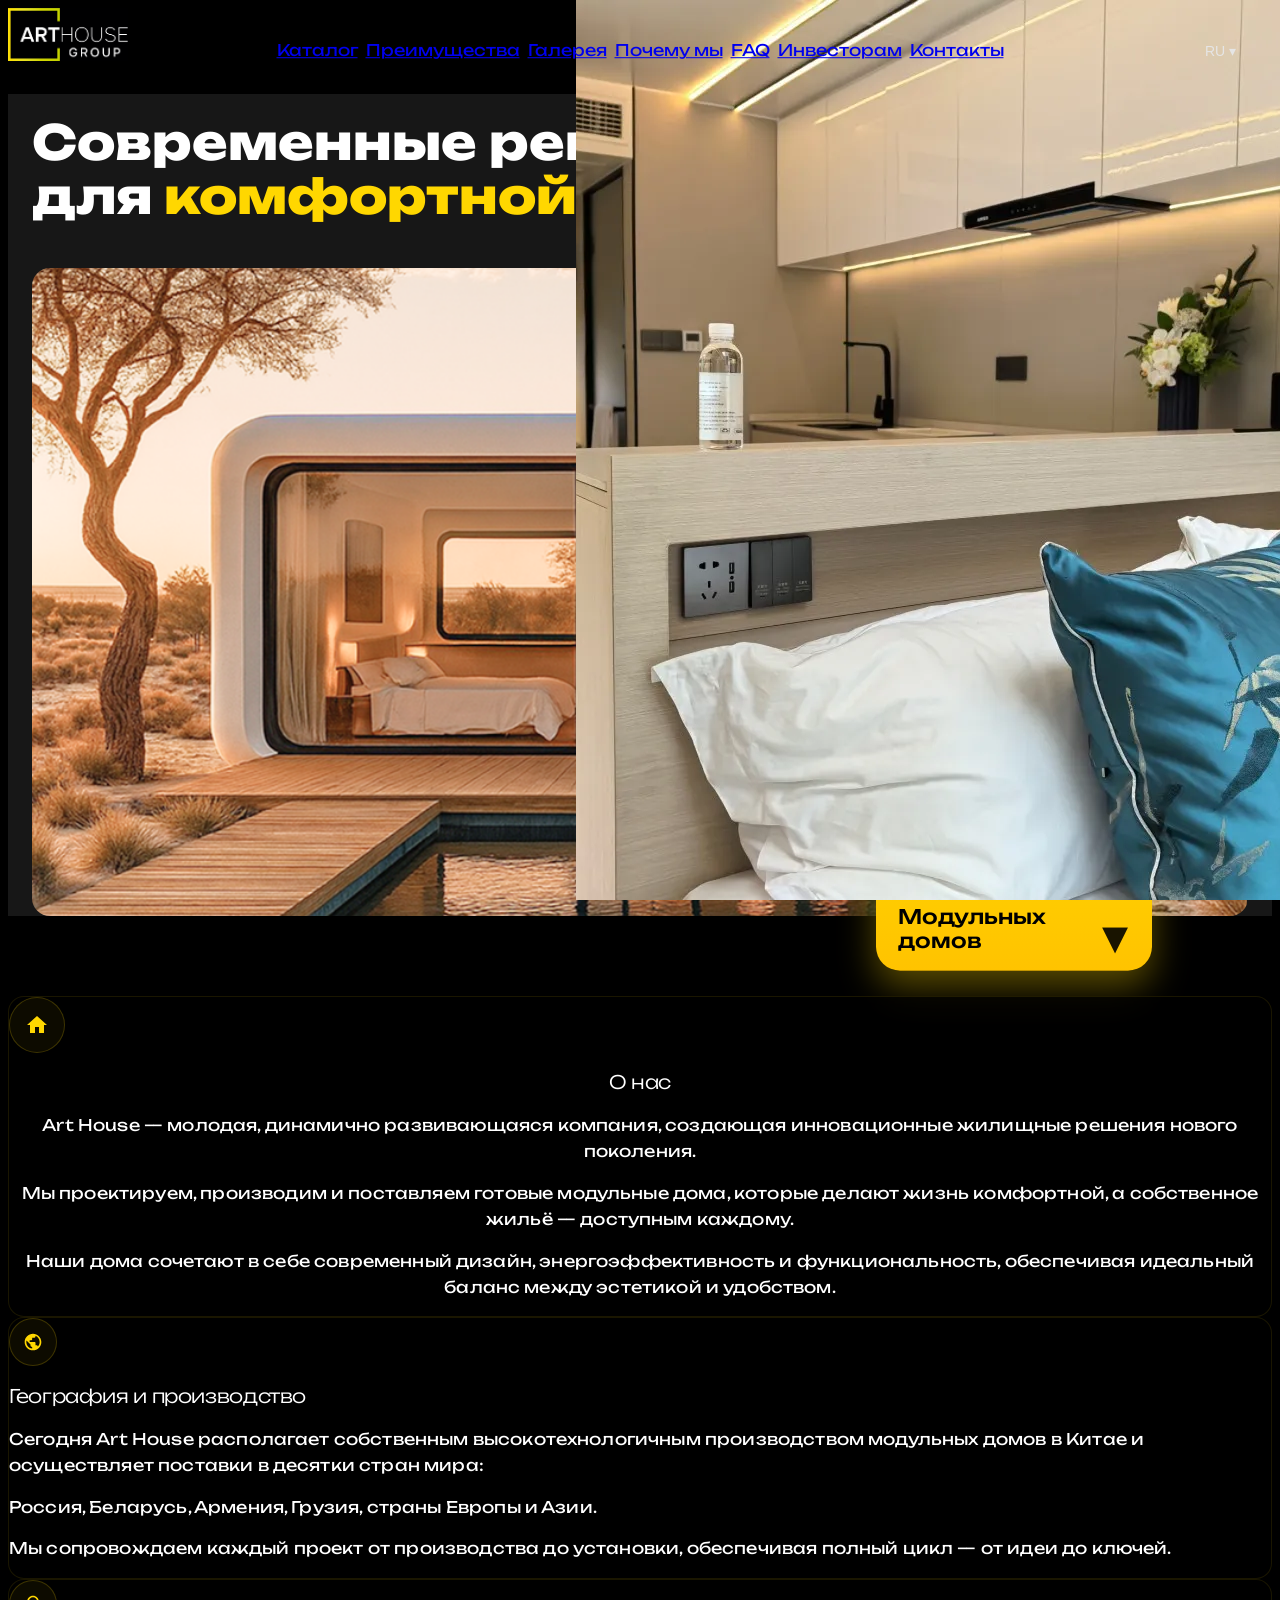
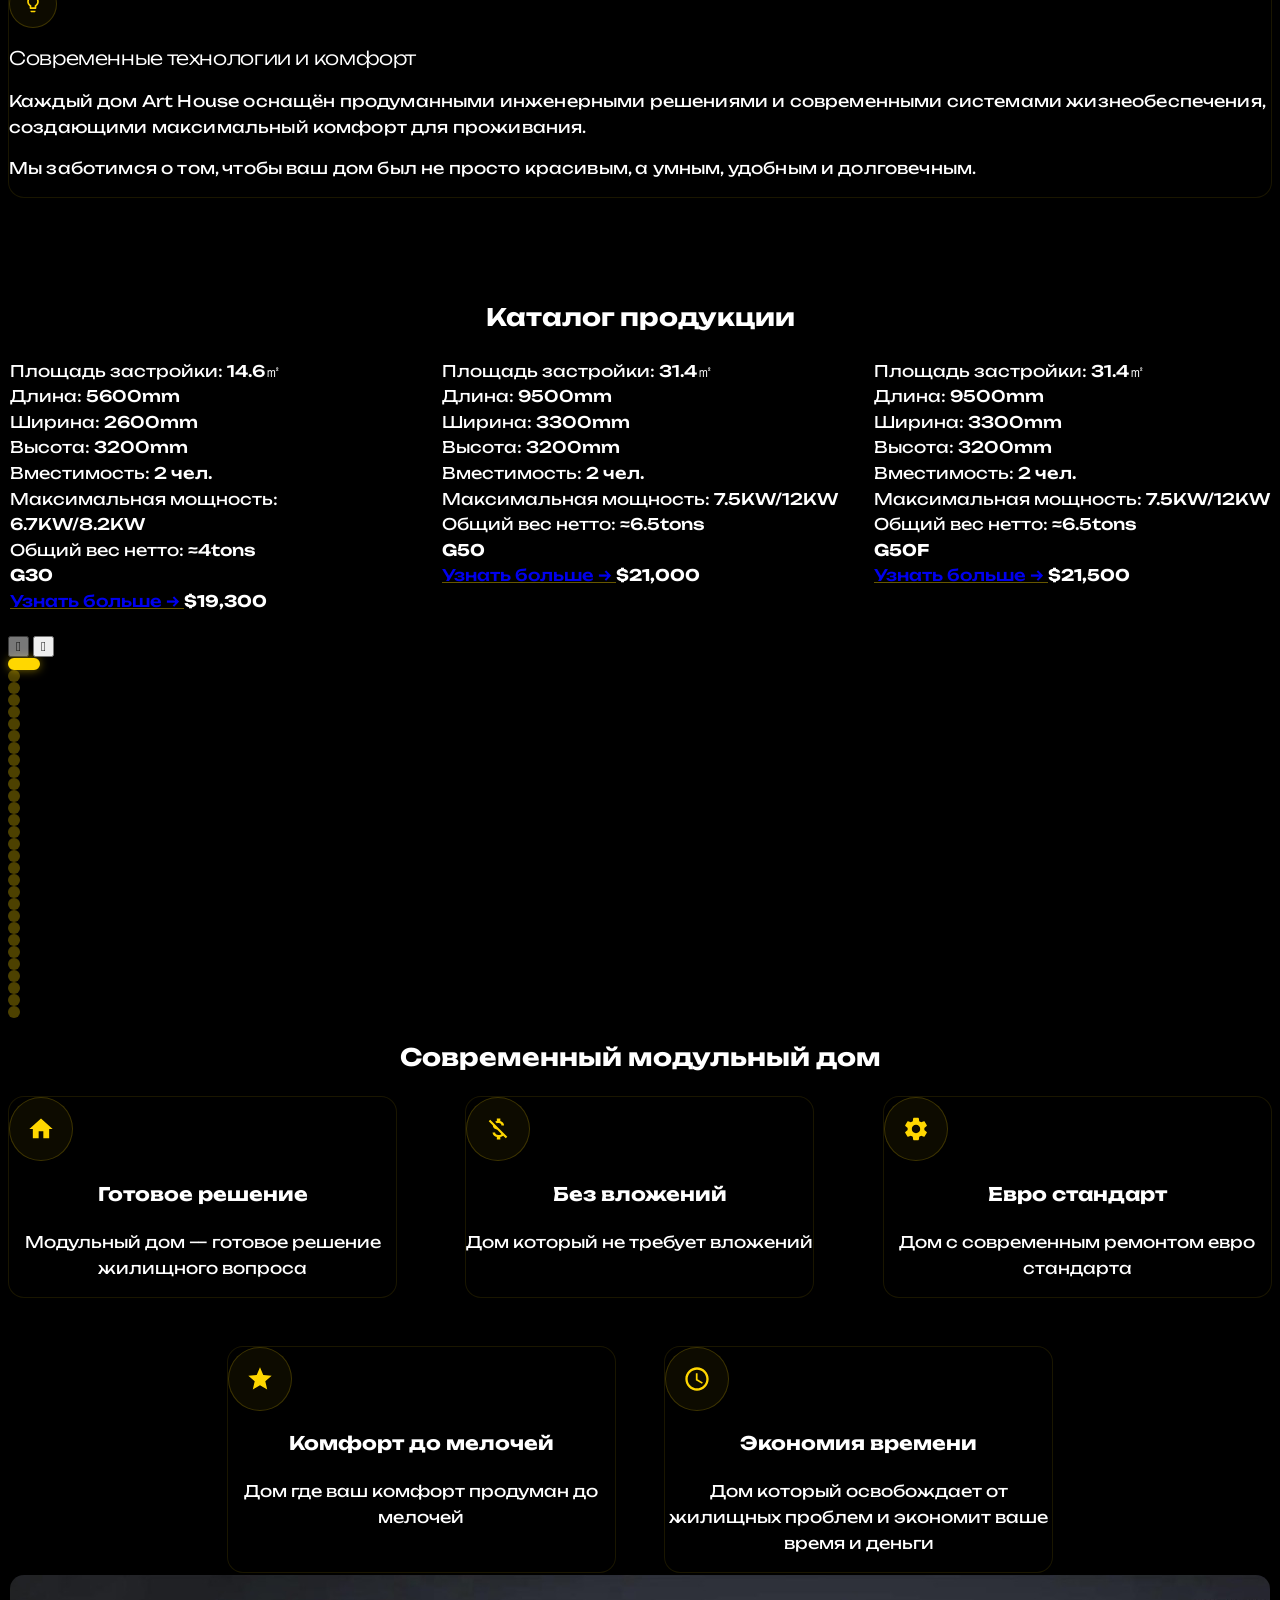
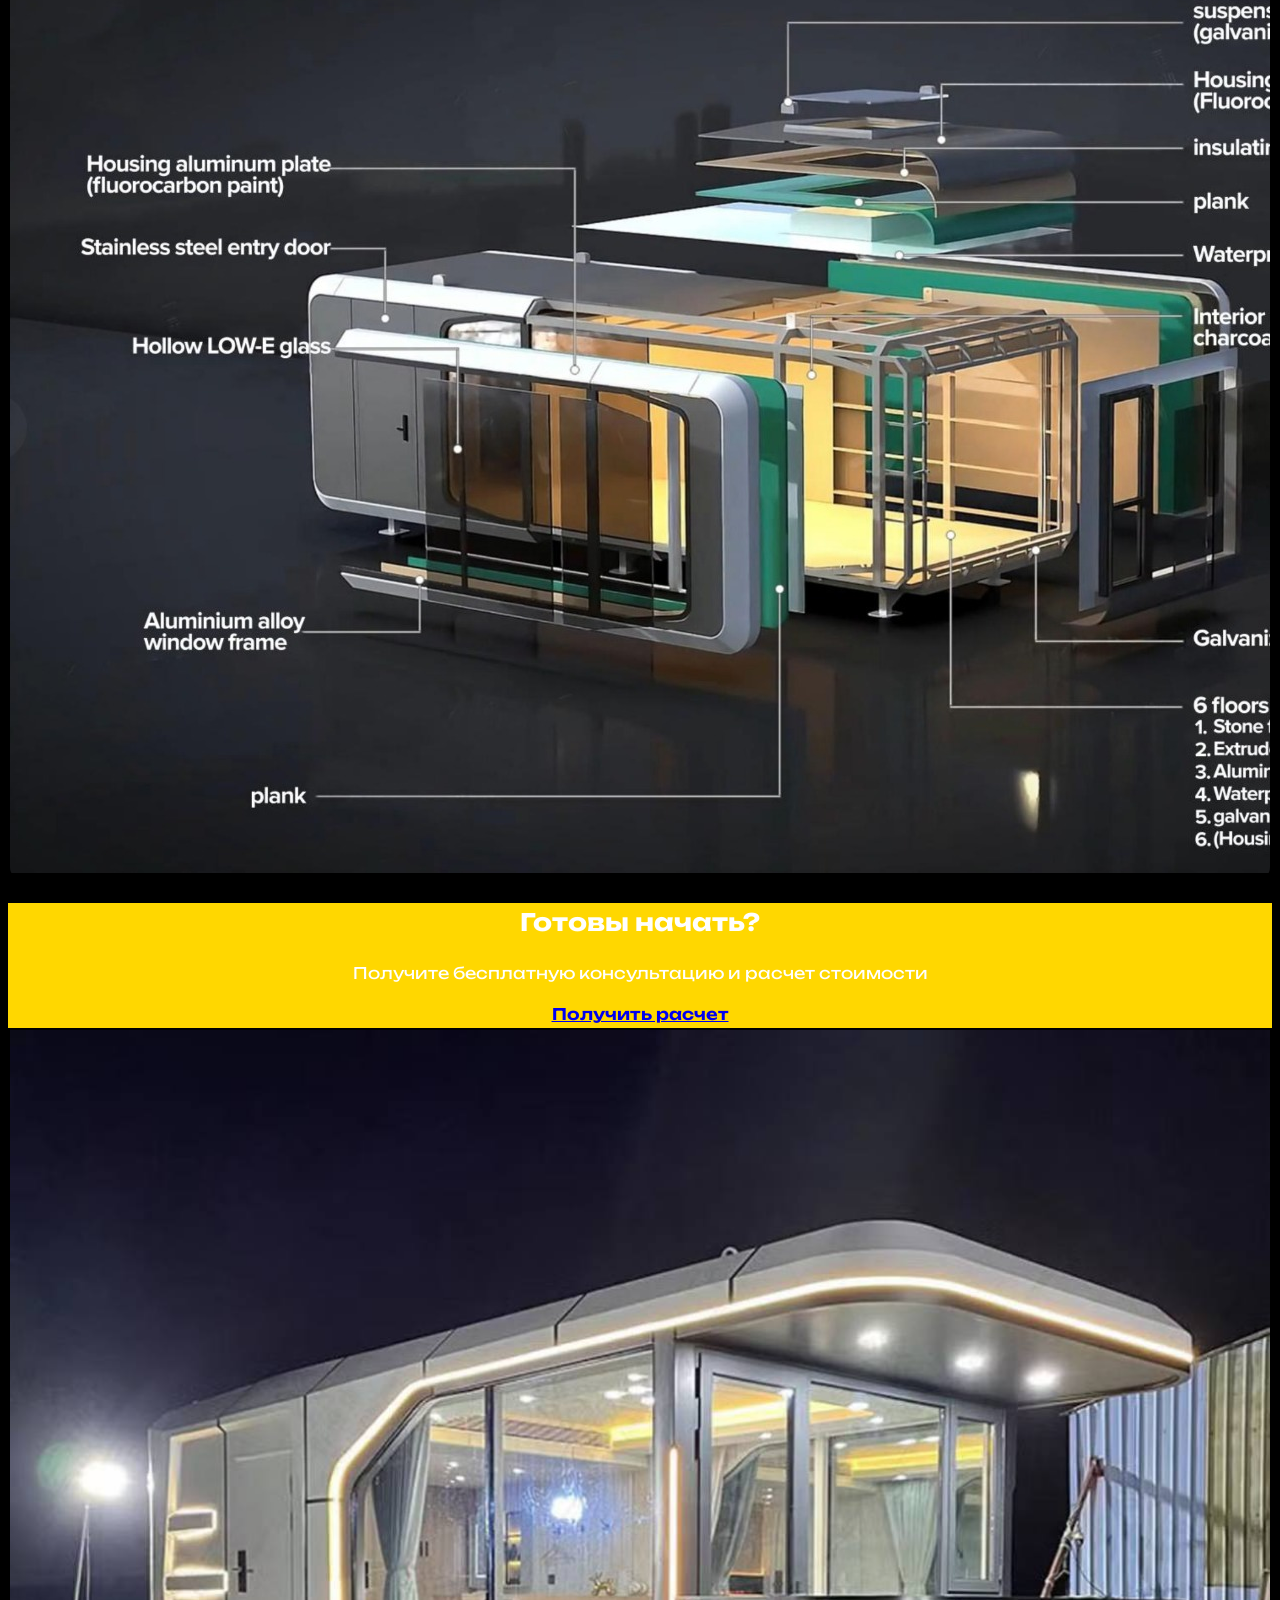
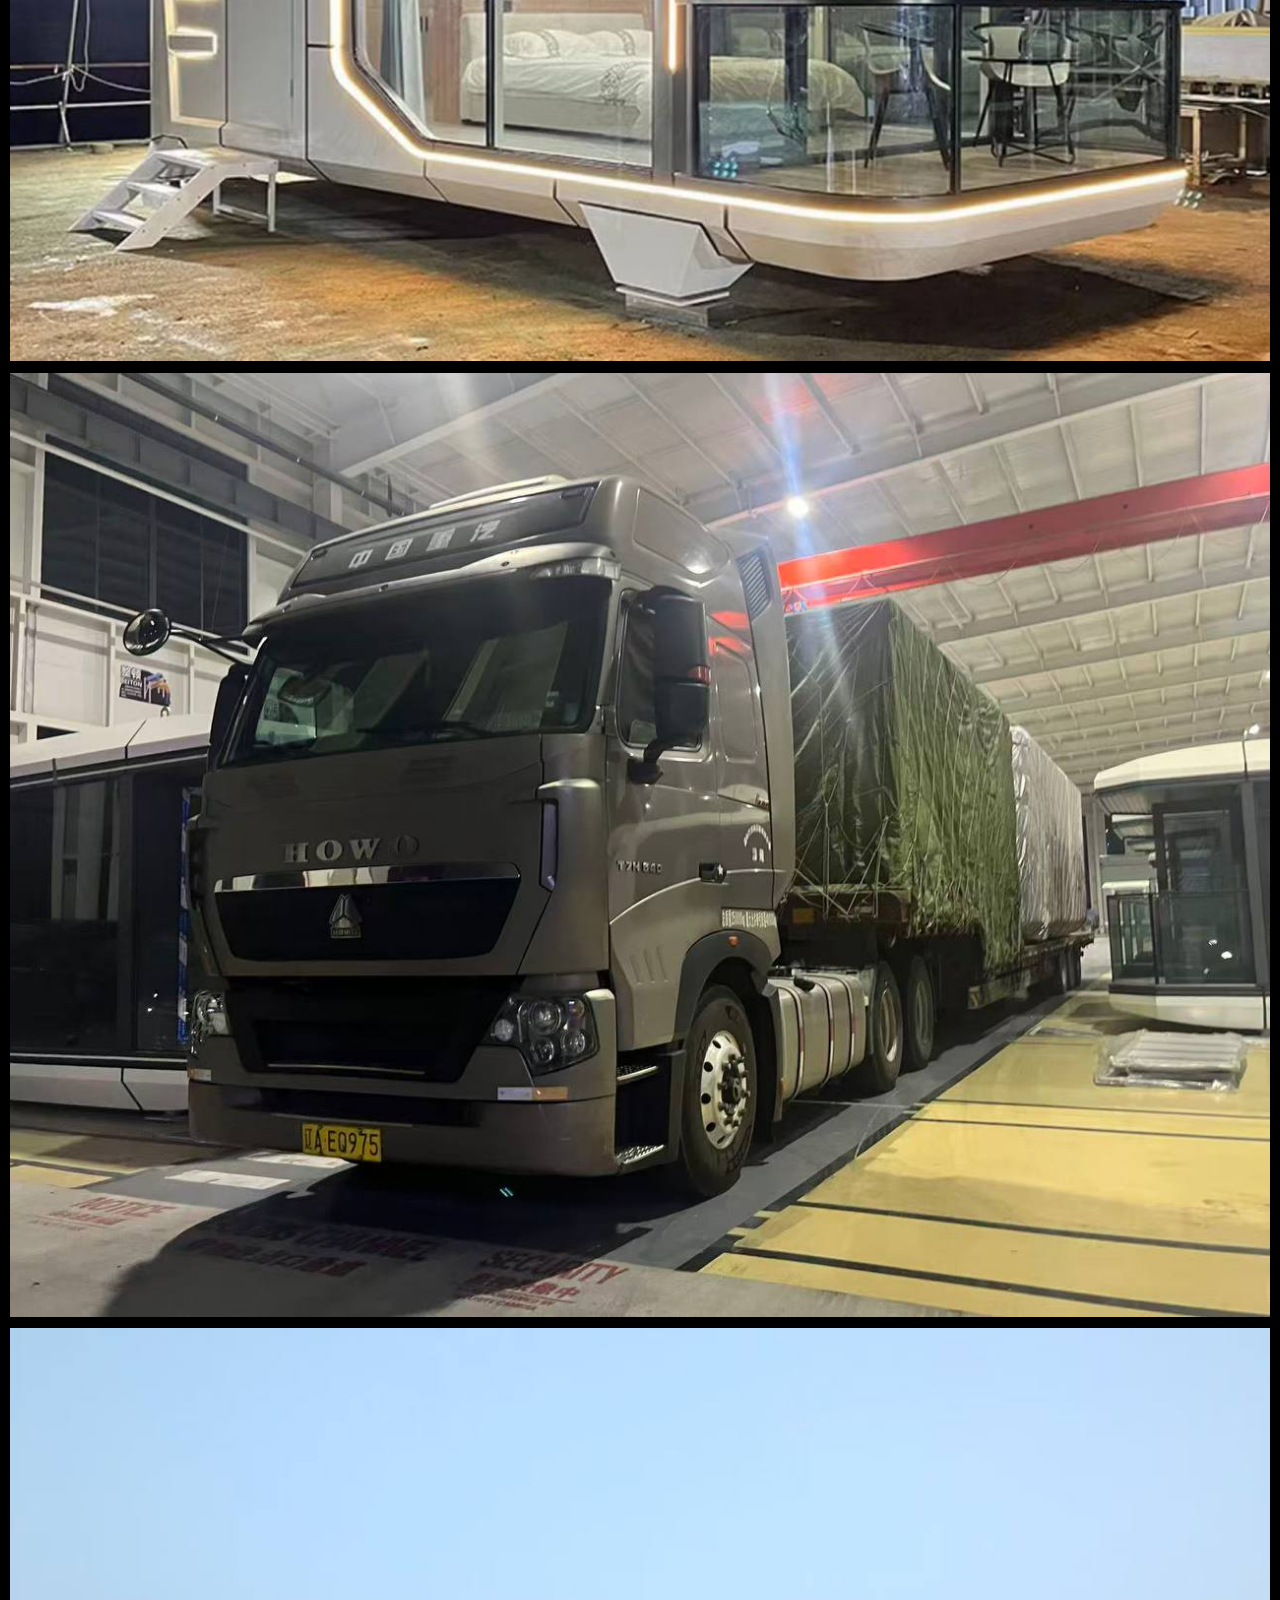
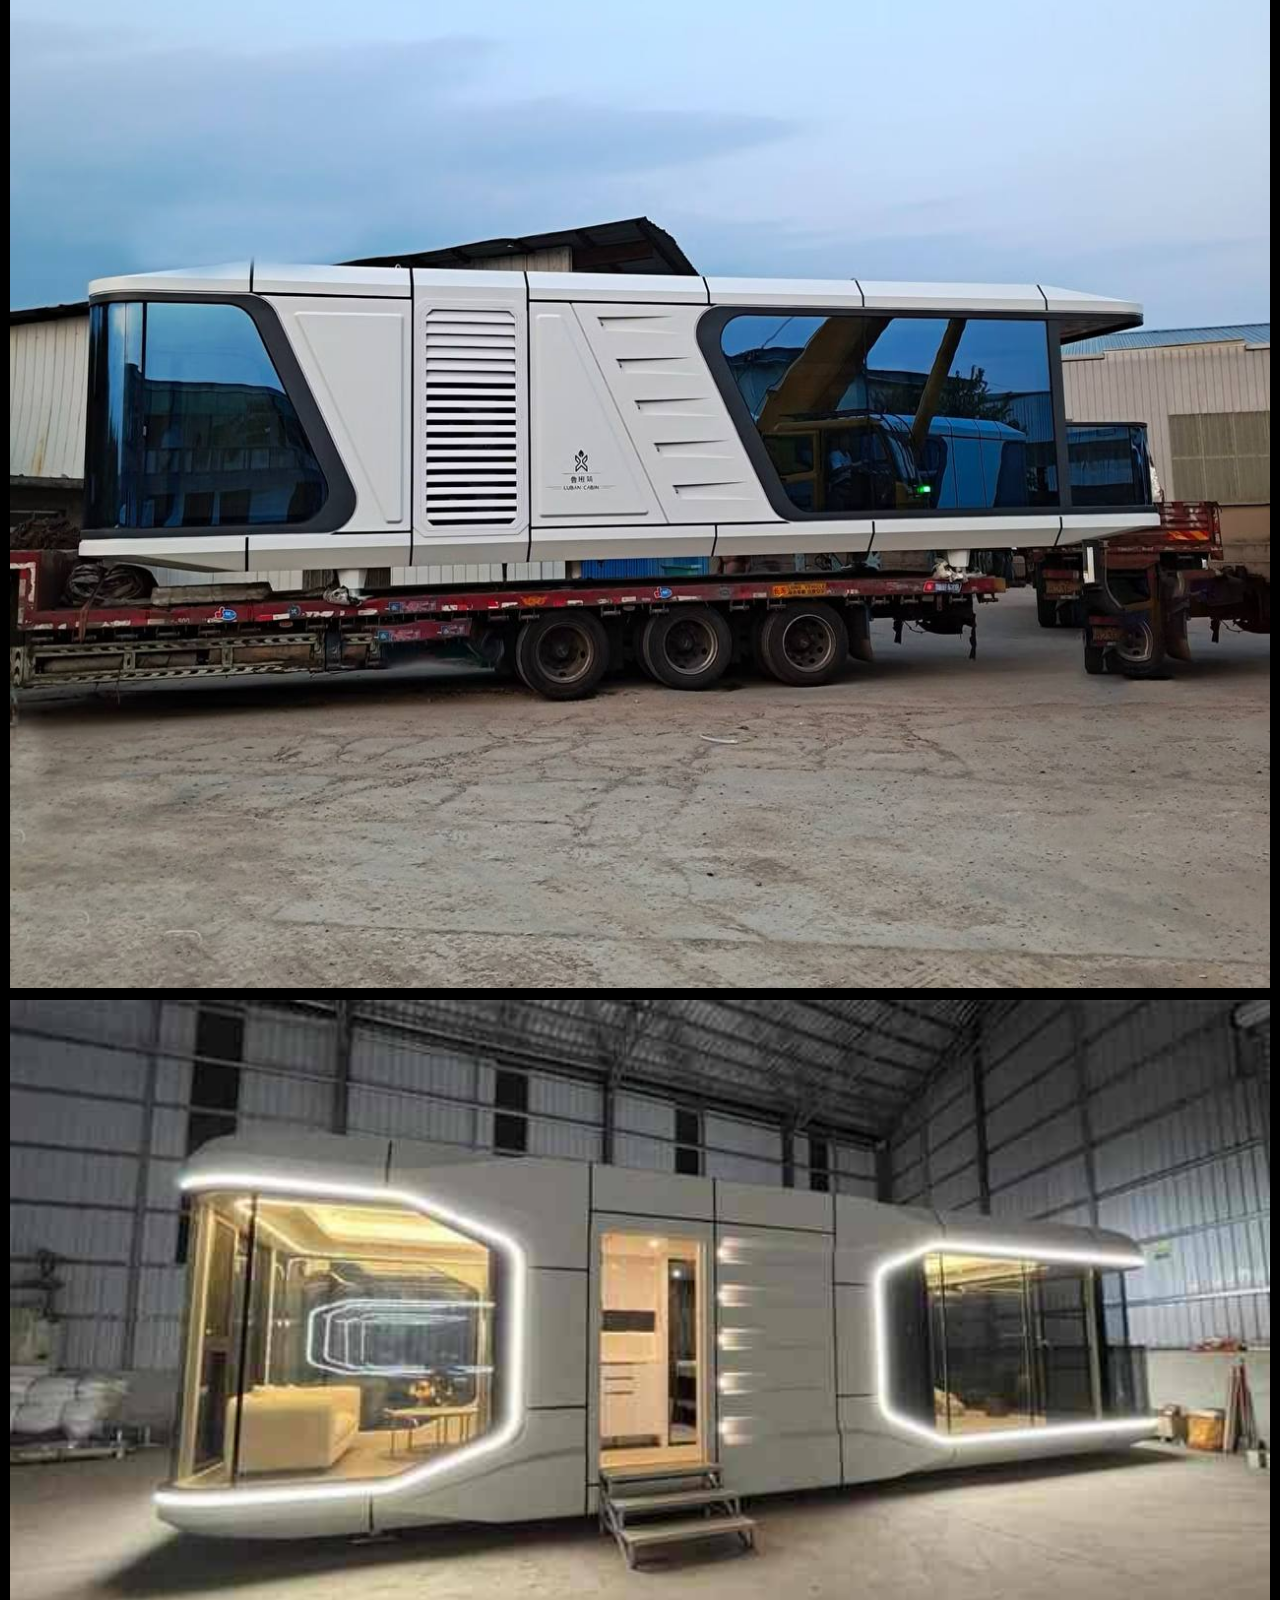
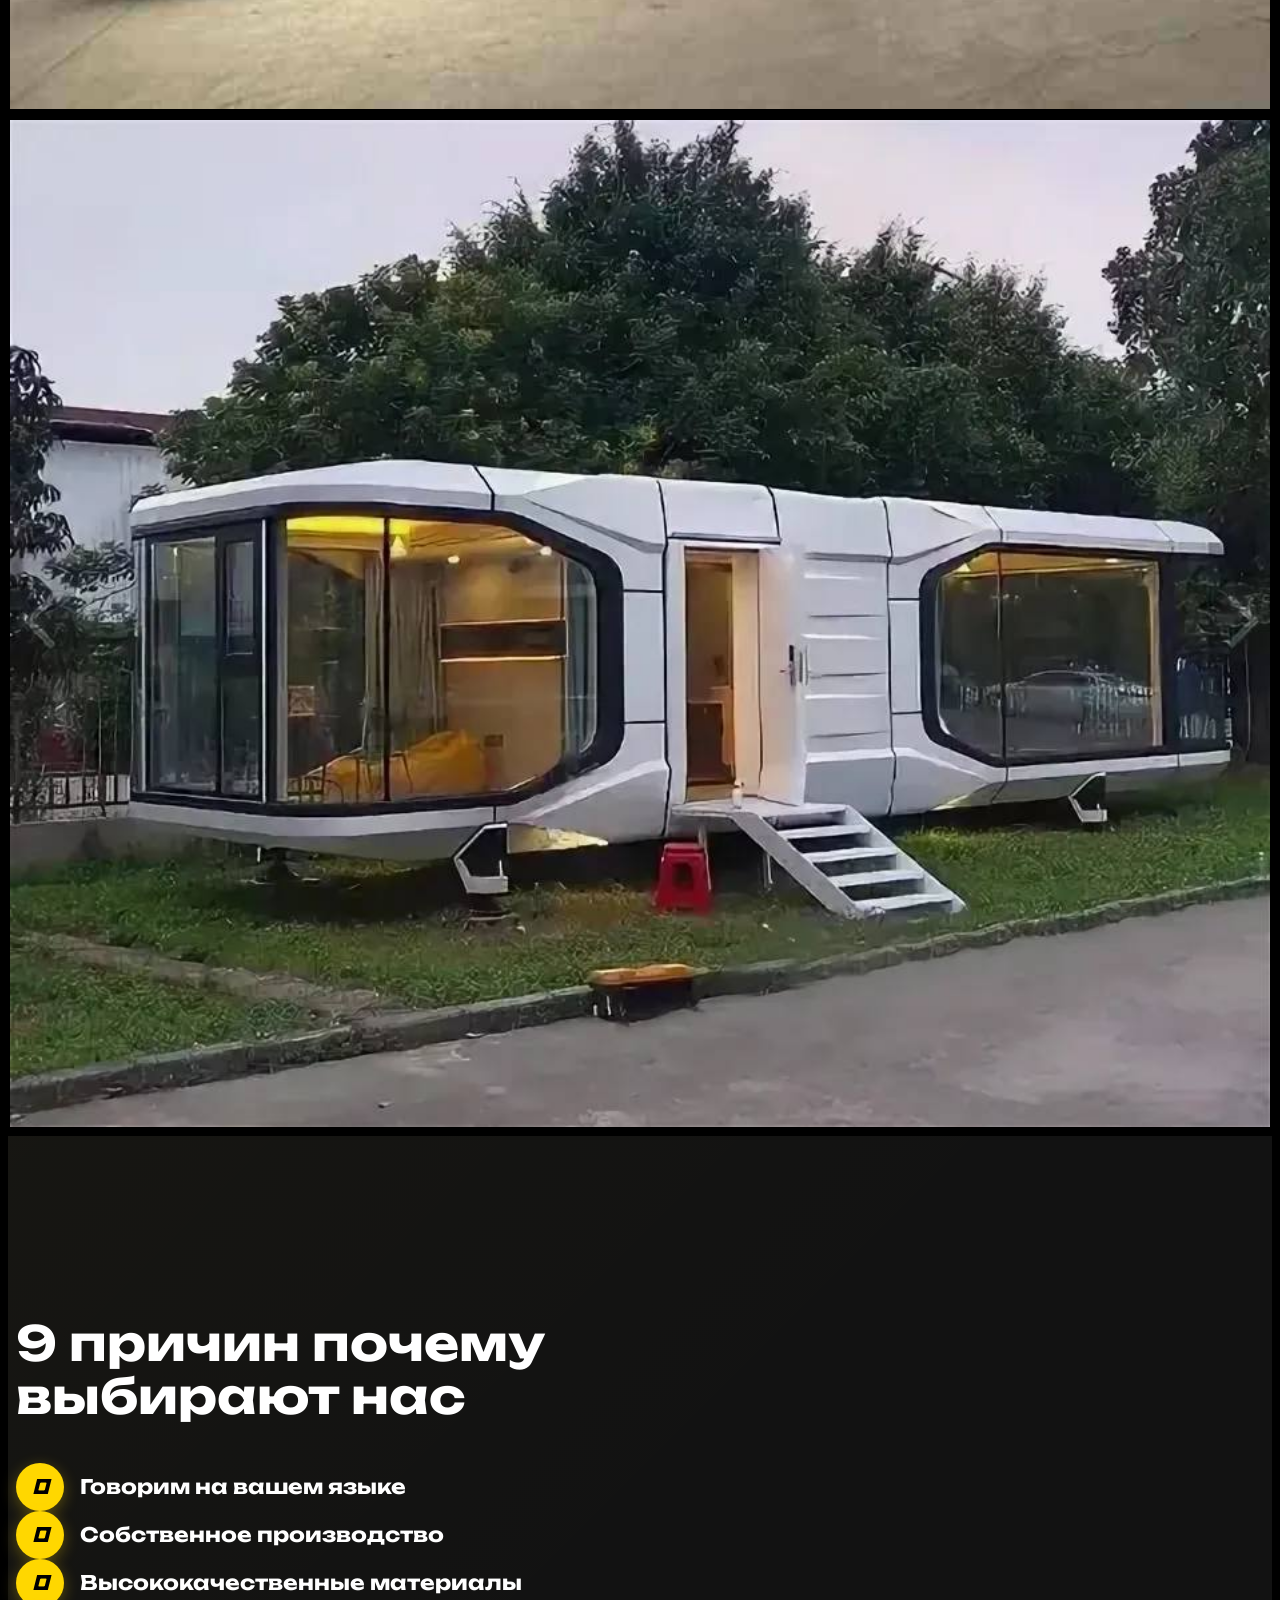
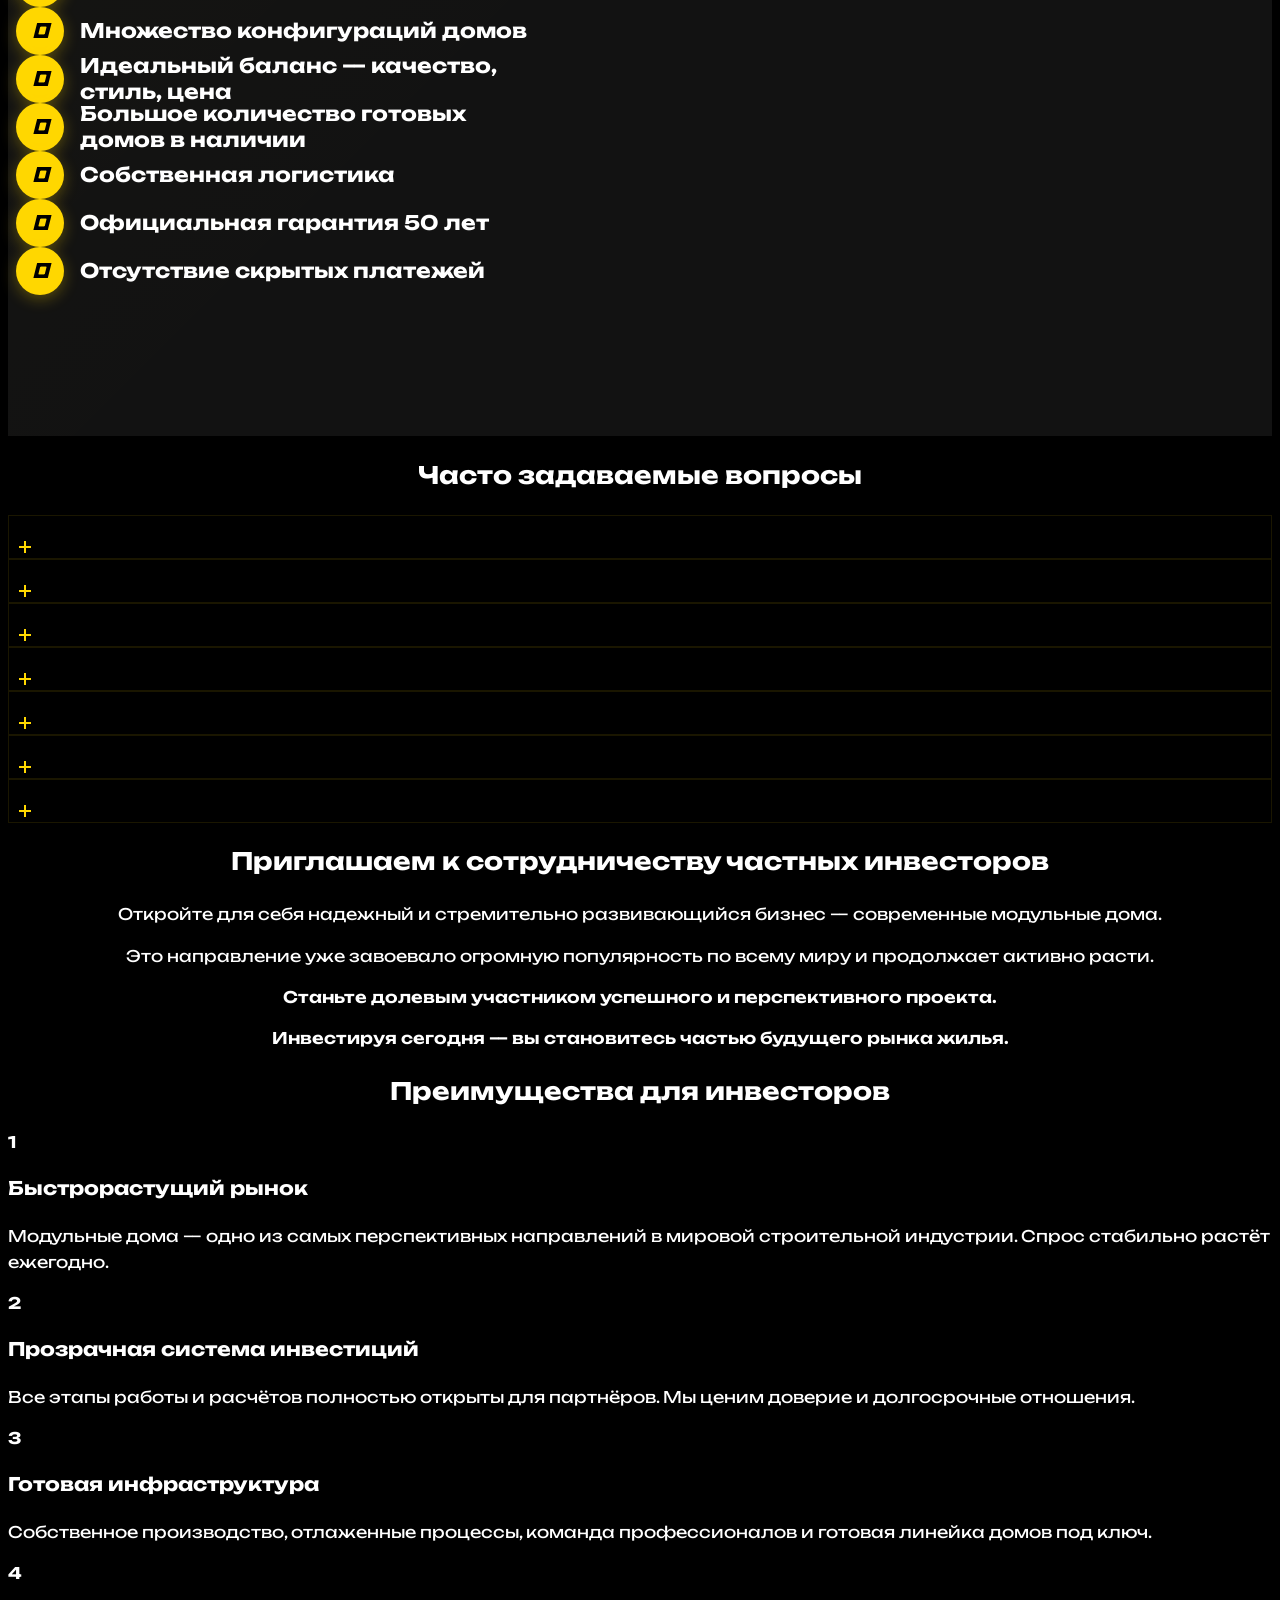
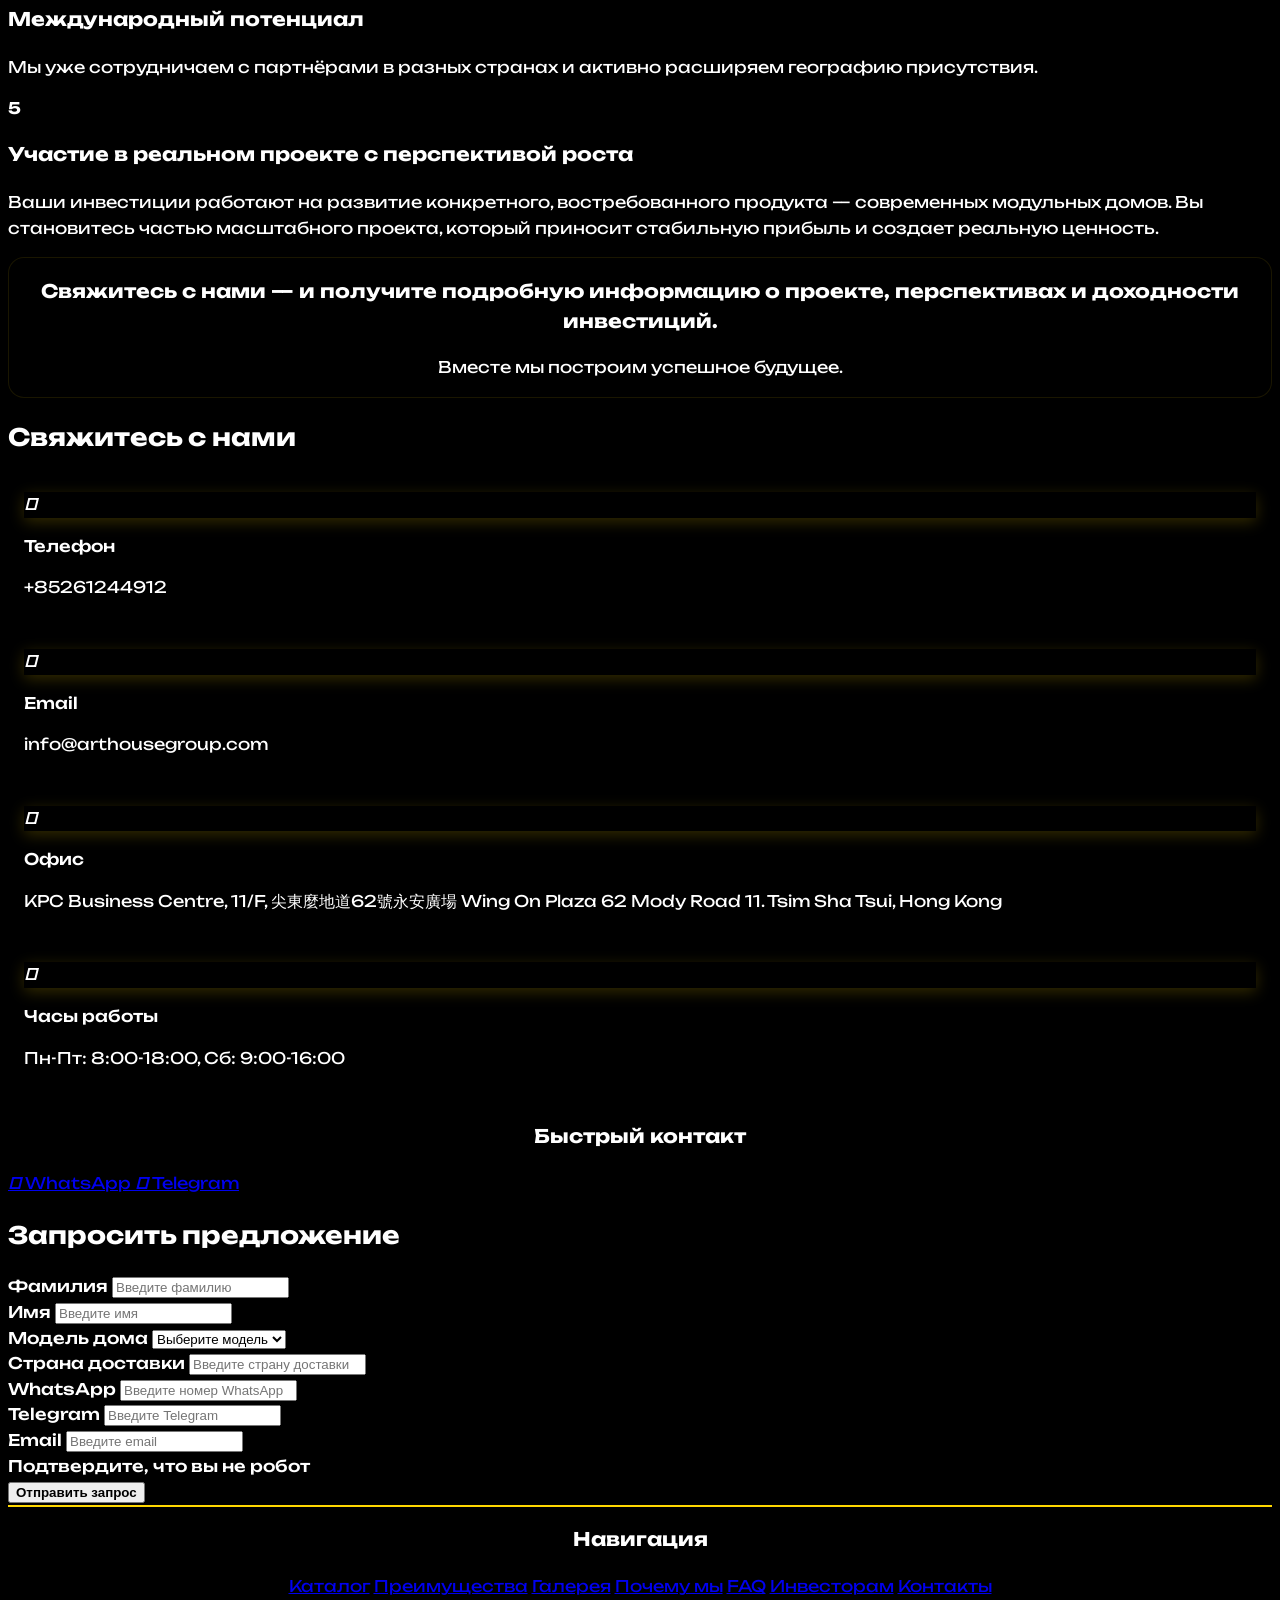
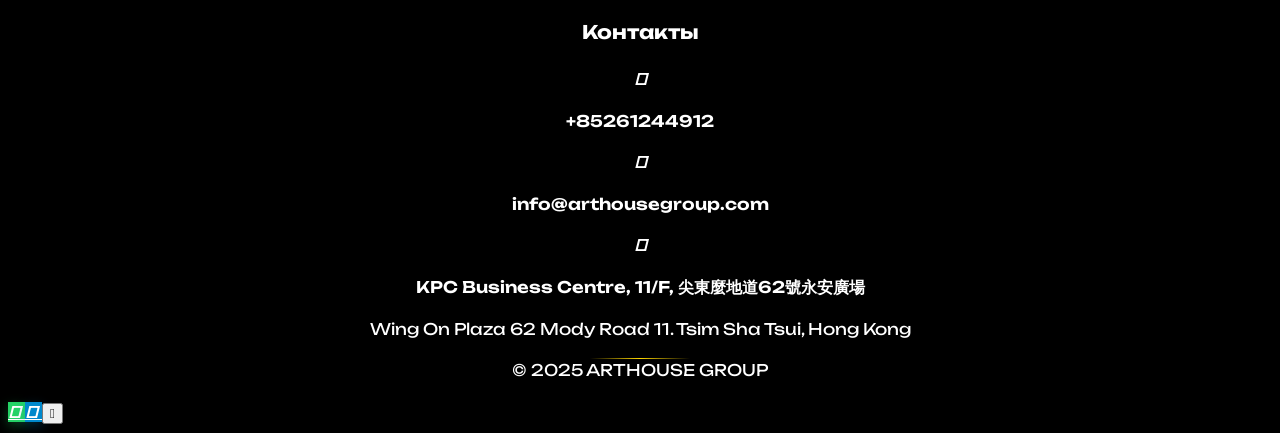
==== commit 8db93b1b: "add contacts" ====
--- a/index.html
+++ b/index.html
@@ -565,7 +565,7 @@
 
         <!-- Product Card 9 - X50 -->
         <div class="catalog-card flex-shrink-0 bg-gray-800 overflow-hidden transition-all">
-          <div class="h-64 bg-cover bg-center bg-gray-700" style="background-image: url('./media/catalog/X50.jpg')"></div>
+          <div class="h-64 bg-cover bg-center bg-gray-700" style="background-image: url('./media/catalog/X50.png')"></div>
           <div class="p-6">
             <div class="flex justify-between items-start mb-3">
               <div class="flex-1 pr-2">
@@ -616,7 +616,7 @@
 
         <!-- Product Card 11 - X70 -->
         <div class="catalog-card flex-shrink-0 bg-gray-800 overflow-hidden transition-all">
-          <div class="h-64 bg-cover bg-center bg-gray-700" style="background-image: url('./media/catalog/X70.jpg')"></div>
+          <div class="h-64 bg-cover bg-center bg-gray-700" style="background-image: url('./media/catalog/X70.png')"></div>
           <div class="p-6">
             <div class="flex justify-between items-start mb-3">
               <div class="flex-1 pr-2">
@@ -928,7 +928,7 @@
 
         <!-- Product Card 23 - U30 -->
         <div class="catalog-card flex-shrink-0 bg-gray-800 overflow-hidden transition-all">
-          <div class="h-64 bg-cover bg-center bg-gray-700" style="background-image: url('./media/catalog/U30.webp')"></div>
+          <div class="h-64 bg-cover bg-center bg-gray-700" style="background-image: url('./media/catalog/U30.png')"></div>
           <div class="p-6">
             <div class="flex justify-between items-start mb-3">
               <div class="flex-1 pr-2">
@@ -955,7 +955,7 @@
 
         <!-- Product Card 24 - U50 -->
         <div class="catalog-card flex-shrink-0 bg-gray-800 overflow-hidden transition-all">
-          <div class="h-64 bg-cover bg-center bg-gray-700" style="background-image: url('./media/catalog/U50.webp')"></div>
+          <div class="h-64 bg-cover bg-center bg-gray-700" style="background-image: url('./media/catalog/U50.png')"></div>
           <div class="p-6">
             <div class="flex justify-between items-start mb-3">
               <div class="flex-1 pr-2">
@@ -1009,7 +1009,7 @@
 
         <!-- Product Card 26 - W3 -->
         <div class="catalog-card flex-shrink-0 bg-gray-800 overflow-hidden transition-all">
-          <div class="h-64 bg-cover bg-center bg-gray-700" style="background-image: url('./media/catalog/W3.webp')"></div>
+          <div class="h-64 bg-cover bg-center bg-gray-700" style="background-image: url('./media/catalog/W3.png')"></div>
           <div class="p-6">
             <div class="flex justify-between items-start mb-3">
               <div class="flex-1 pr-2">
@@ -1780,7 +1780,7 @@
               </div>
               <div>
                 <p class="text-white font-medium" data-i18n="contact.phone">Телефон</p>
-                <p class="text-white">+1 (555) 123-4567</p>
+                <p class="text-white">+85261244912</p>
               </div>
             </div>
 
@@ -1802,7 +1802,7 @@
               </div>
               <div>
                 <p class="text-white font-medium" data-i18n="contact.office">Офис</p>
-                <p class="text-white">123 Construction Ave, Building City, BC 12345</p>
+                <p class="text-white">KPC Business Centre, 11/F, 尖東麼地道62號永安廣場 Wing On Plaza 62 Mody Road 11. Tsim Sha Tsui, Hong Kong</p>
               </div>
             </div>
 
@@ -1980,7 +1980,7 @@
                   <i class="ri-phone-fill text-primary text-xl"></i>
                 </div>
                 <div>
-                  <p class="text-white font-semibold">+1 (555) 123-4567</p>
+                  <p class="text-white font-semibold">+85261244912</p>
                 </div>
               </div>
               <div class="flex items-center justify-center md:justify-start space-x-4">
@@ -1996,8 +1996,8 @@
                   <i class="ri-map-pin-fill text-primary text-xl"></i>
                 </div>
                 <div>
-                  <p class="text-white font-semibold">123 Construction Ave</p>
-                  <p class="text-gray-400 text-sm">Building City, BC 12345</p>
+                  <p class="text-white font-semibold">KPC Business Centre, 11/F, 尖東麼地道62號永安廣場</p>
+                  <p class="text-gray-400 text-sm">Wing On Plaza 62 Mody Road 11. Tsim Sha Tsui, Hong Kong</p>
                 </div>
               </div>
             </div>
@@ -2307,7 +2307,10 @@
     "email": "info@arthousegroup.com",
     "address": {
       "@type": "PostalAddress",
-      "addressCountry": "China"
+      "streetAddress": "KPC Business Centre, 11/F, 尖東麼地道62號永安廣場 Wing On Plaza 62 Mody Road 11. Tsim Sha Tsui",
+      "addressLocality": "Tsim Sha Tsui",
+      "addressRegion": "Kowloon",
+      "addressCountry": "HK"
     },
     "sameAs": [
       "https://wa.me/85261244912"
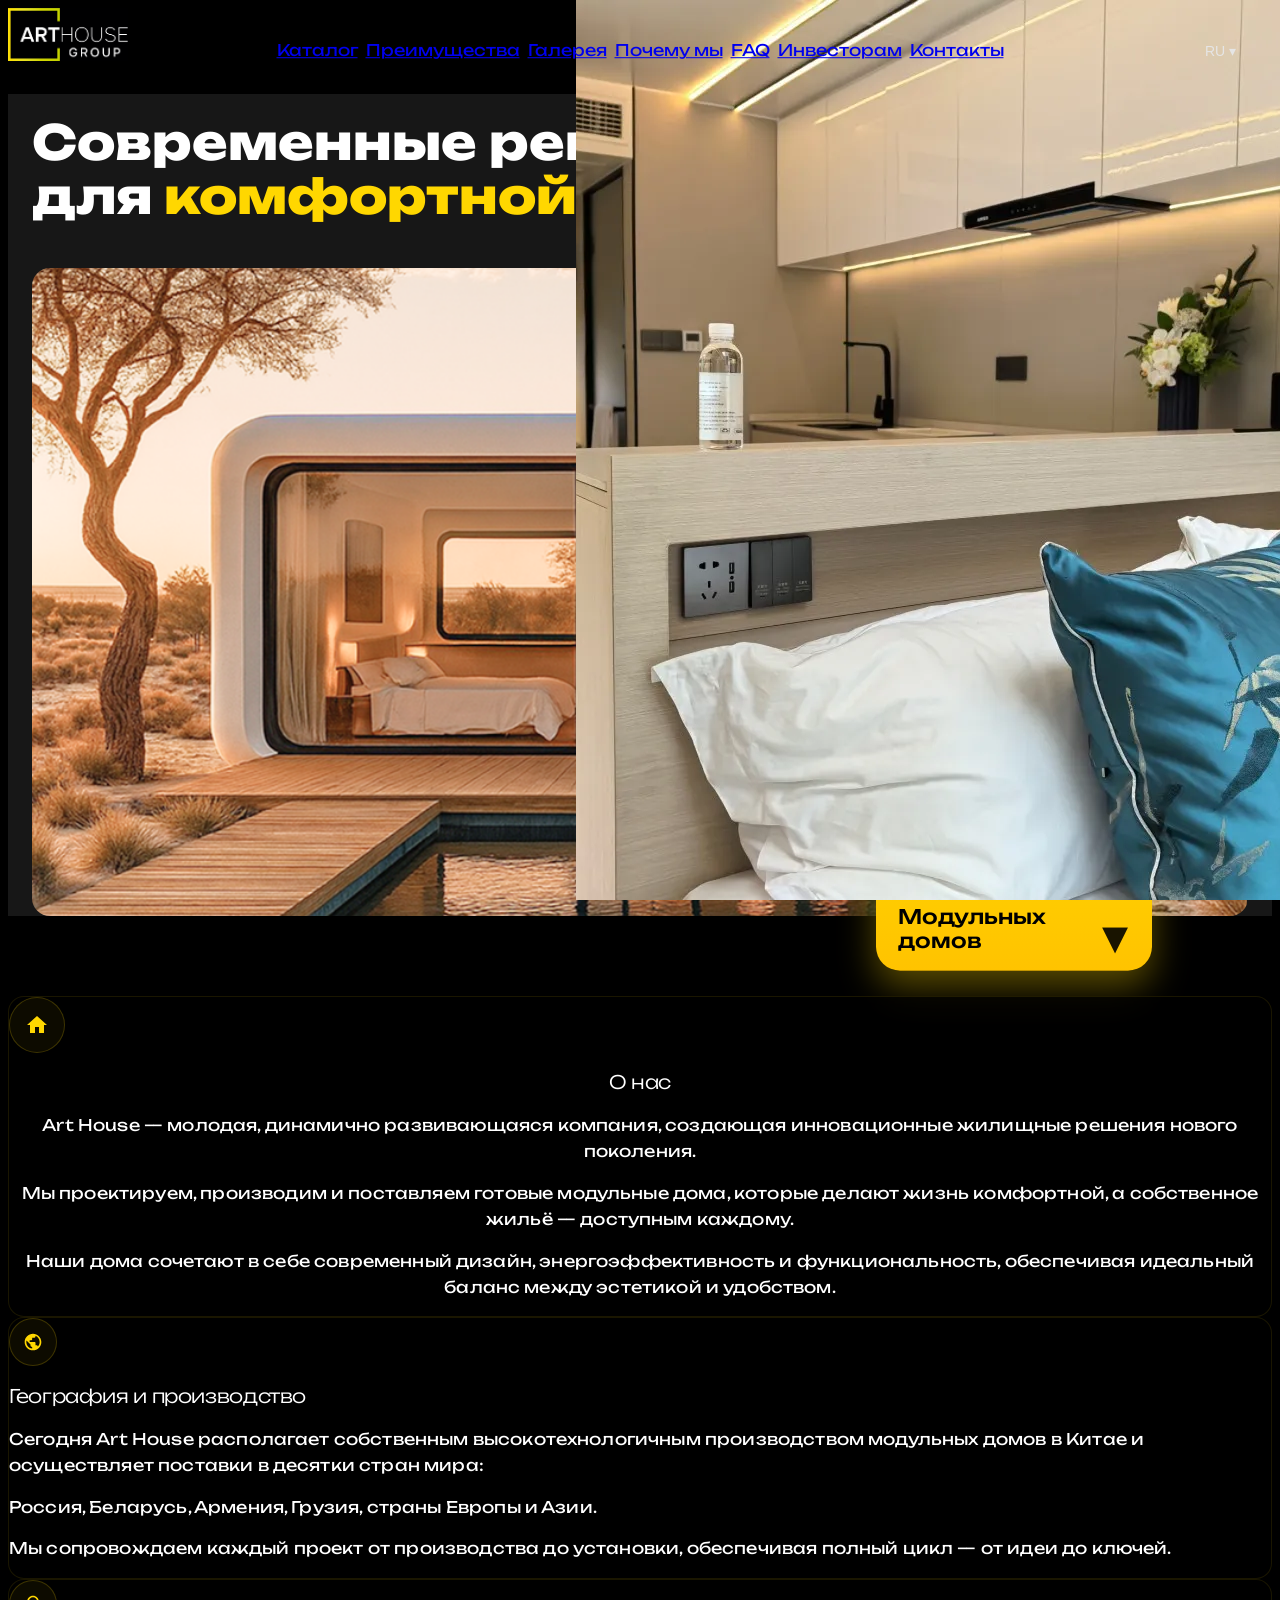
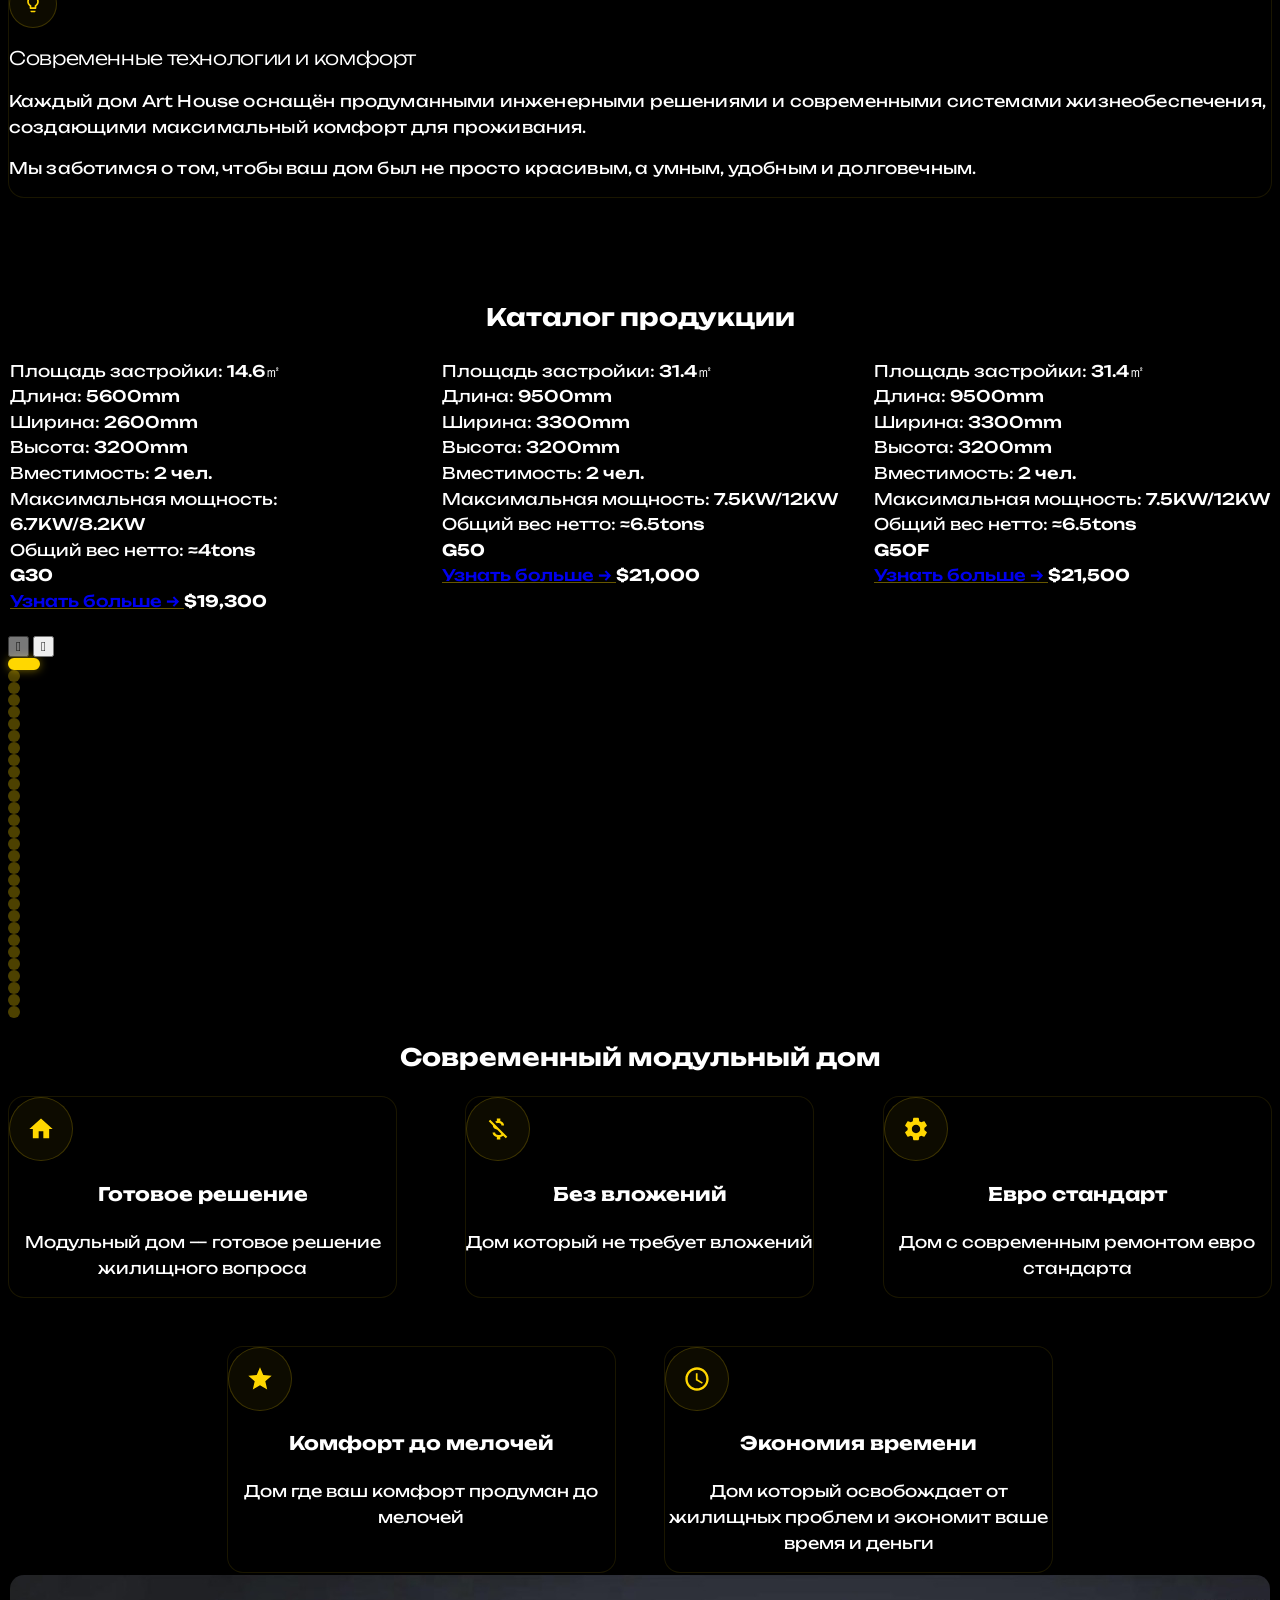
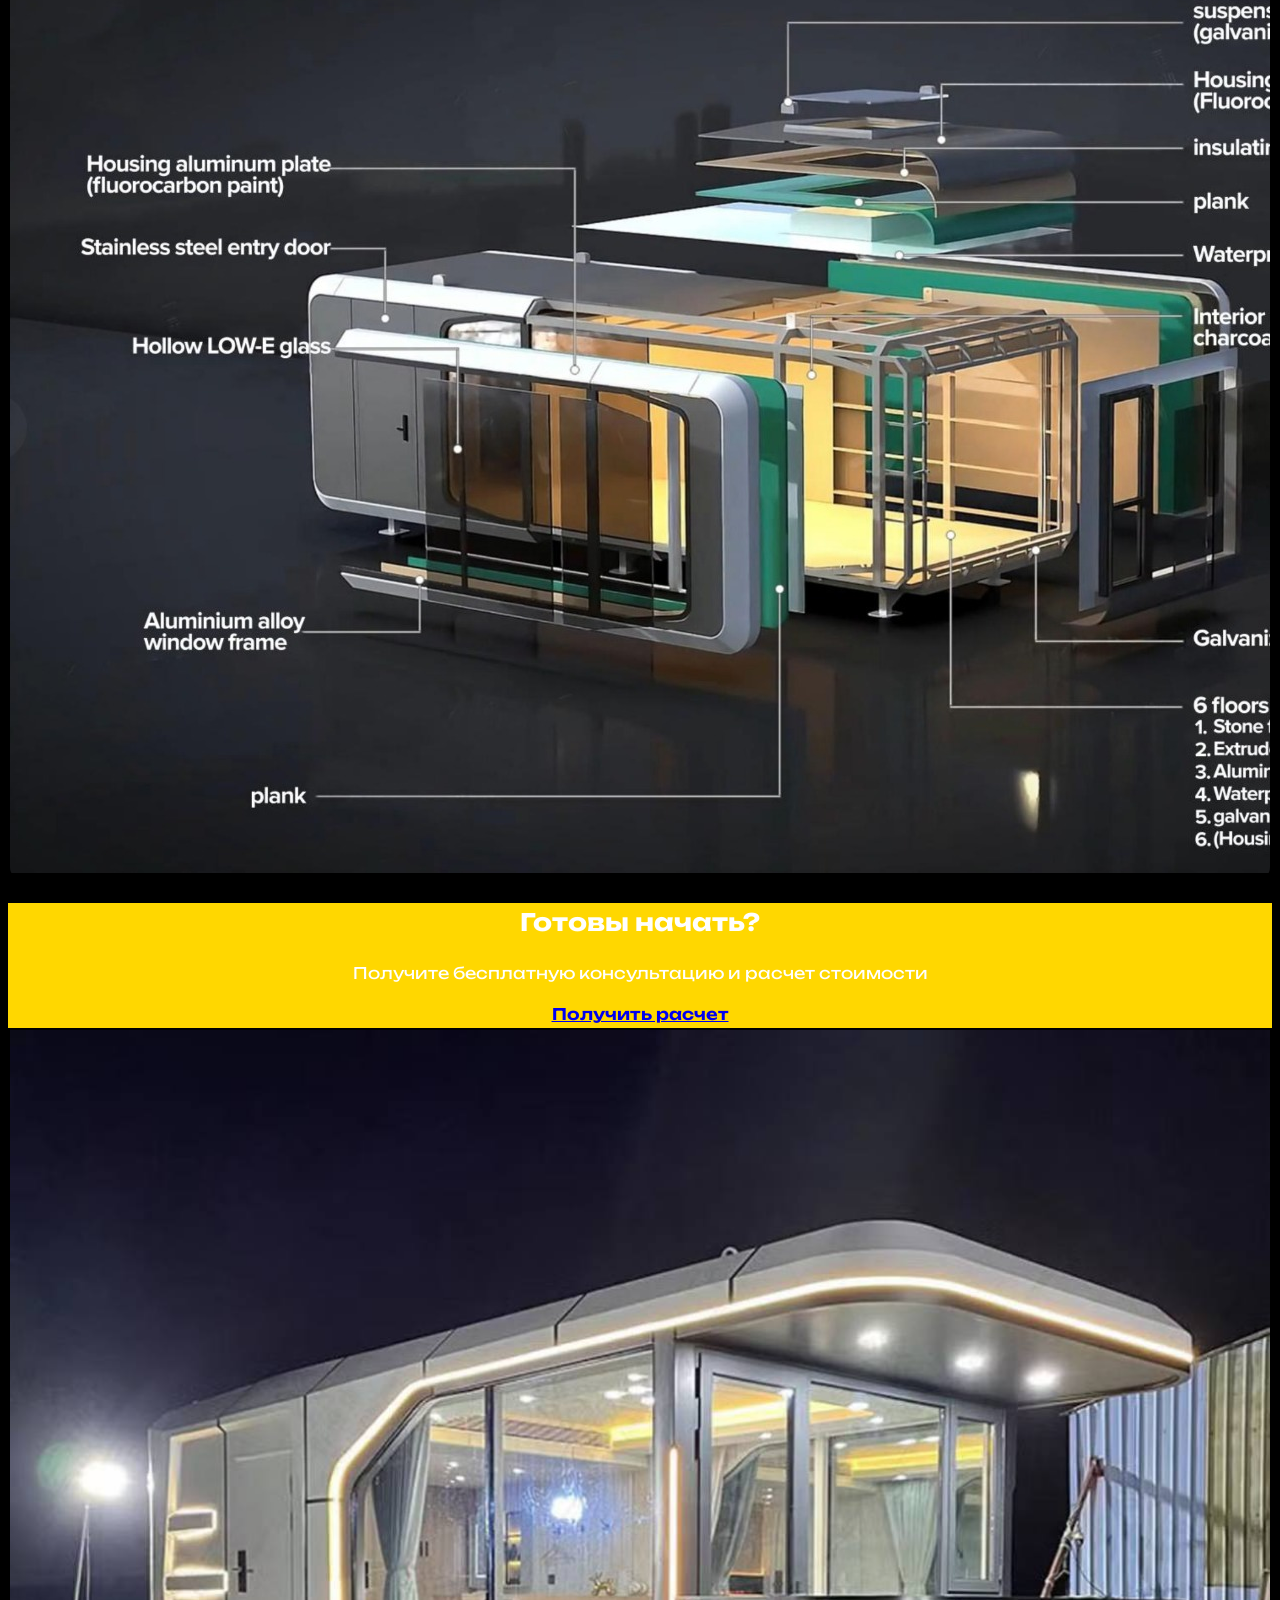
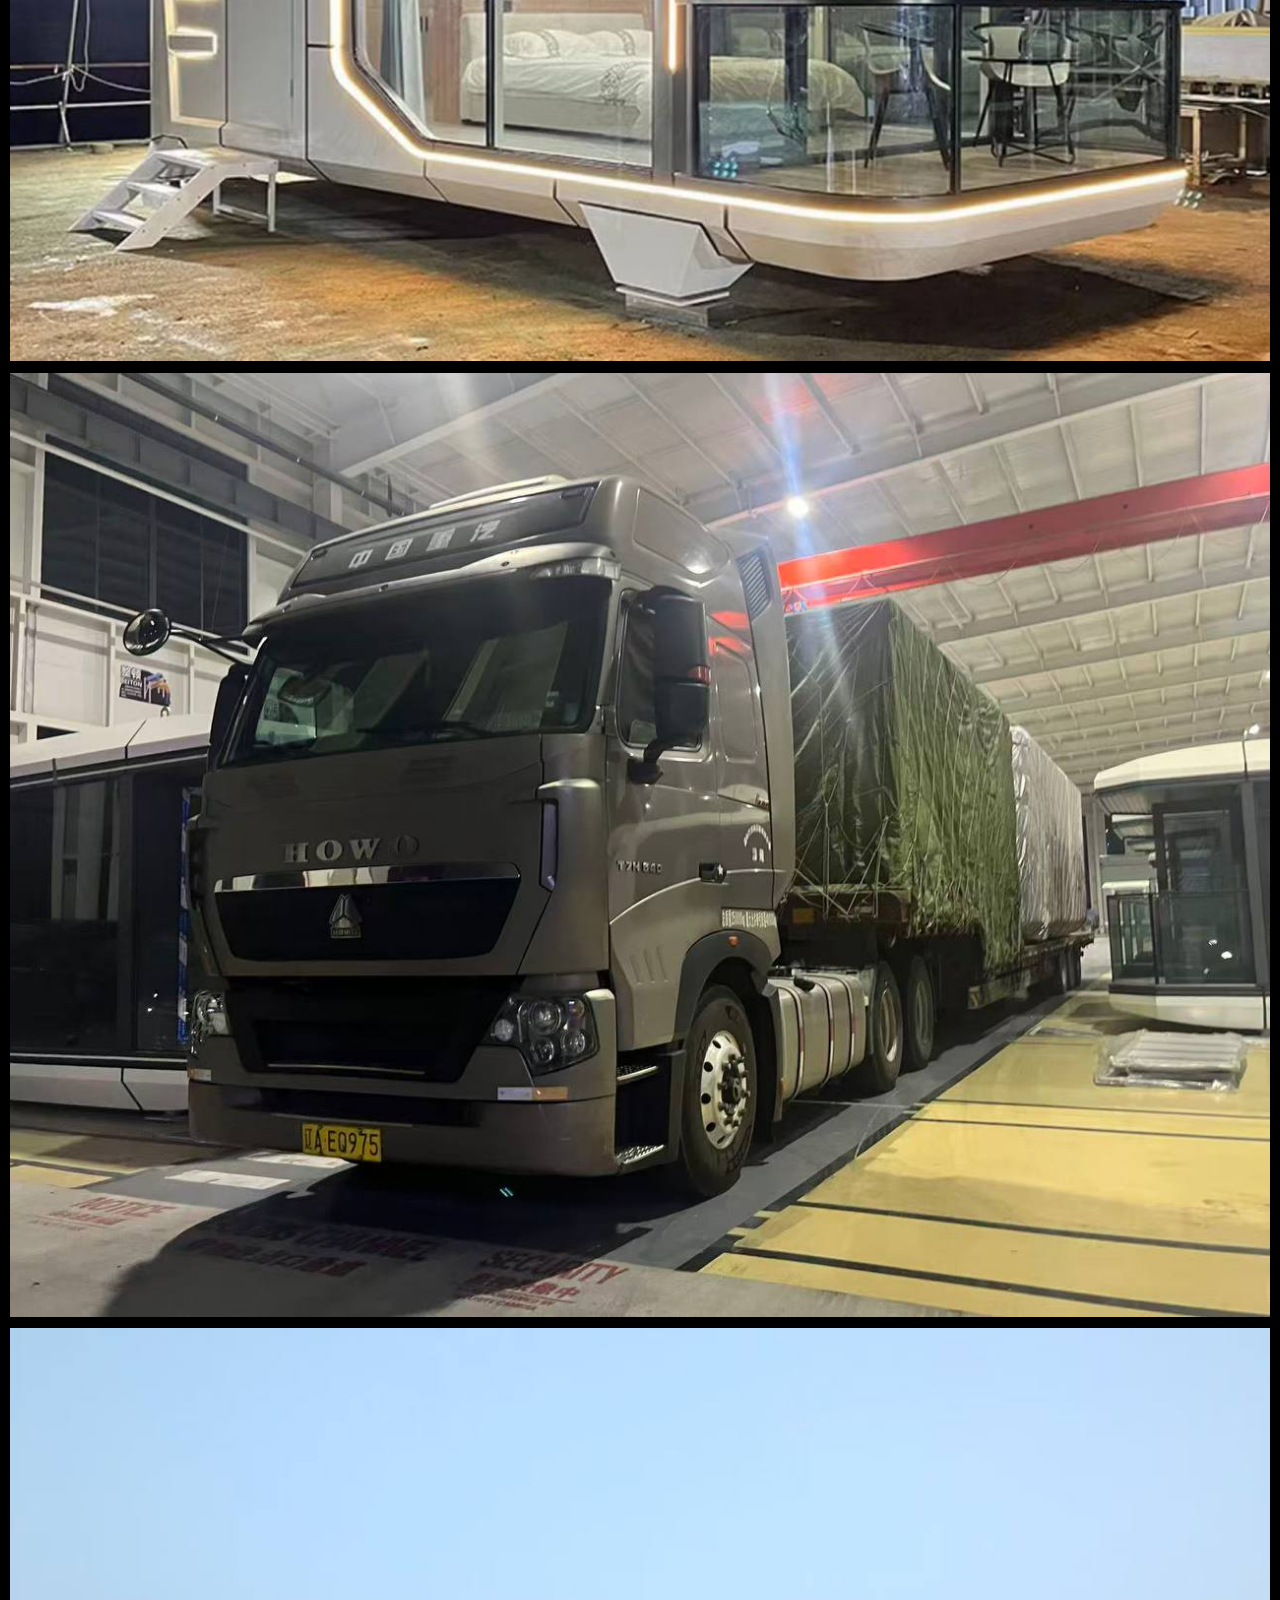
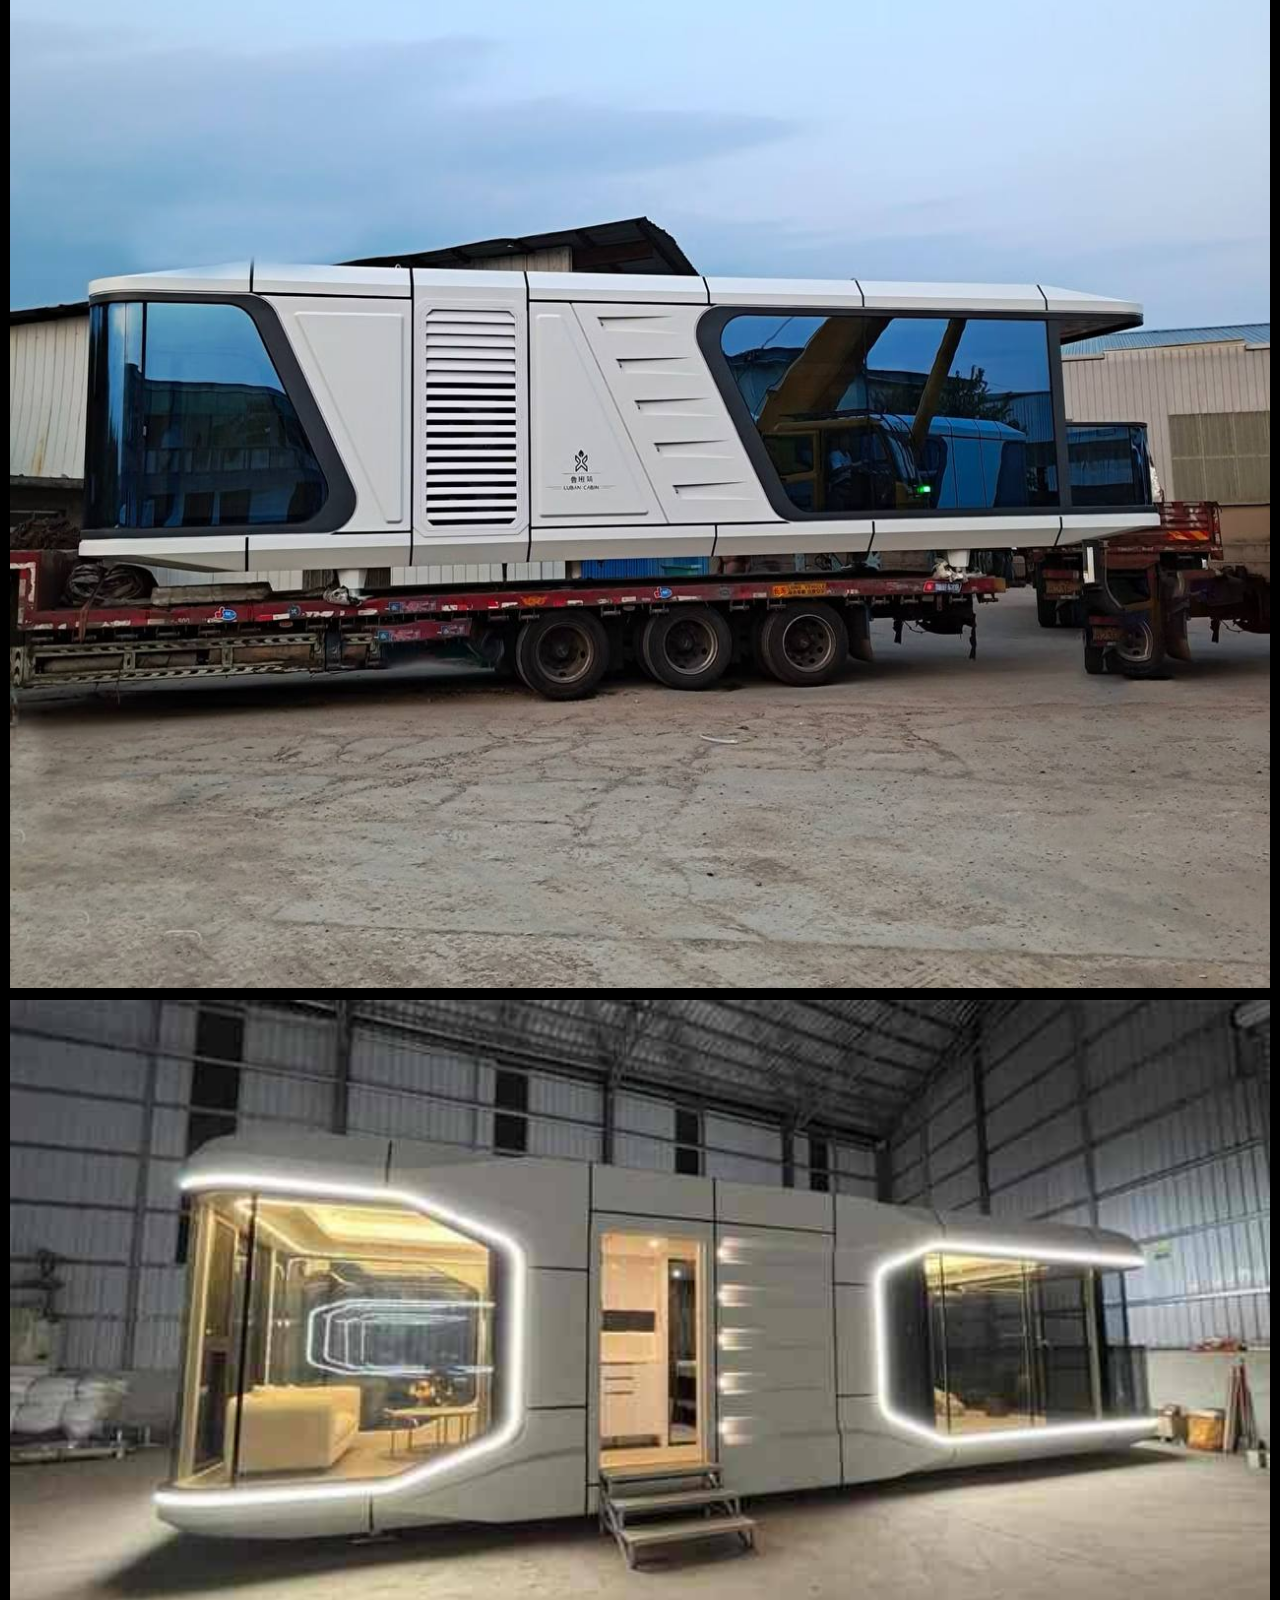
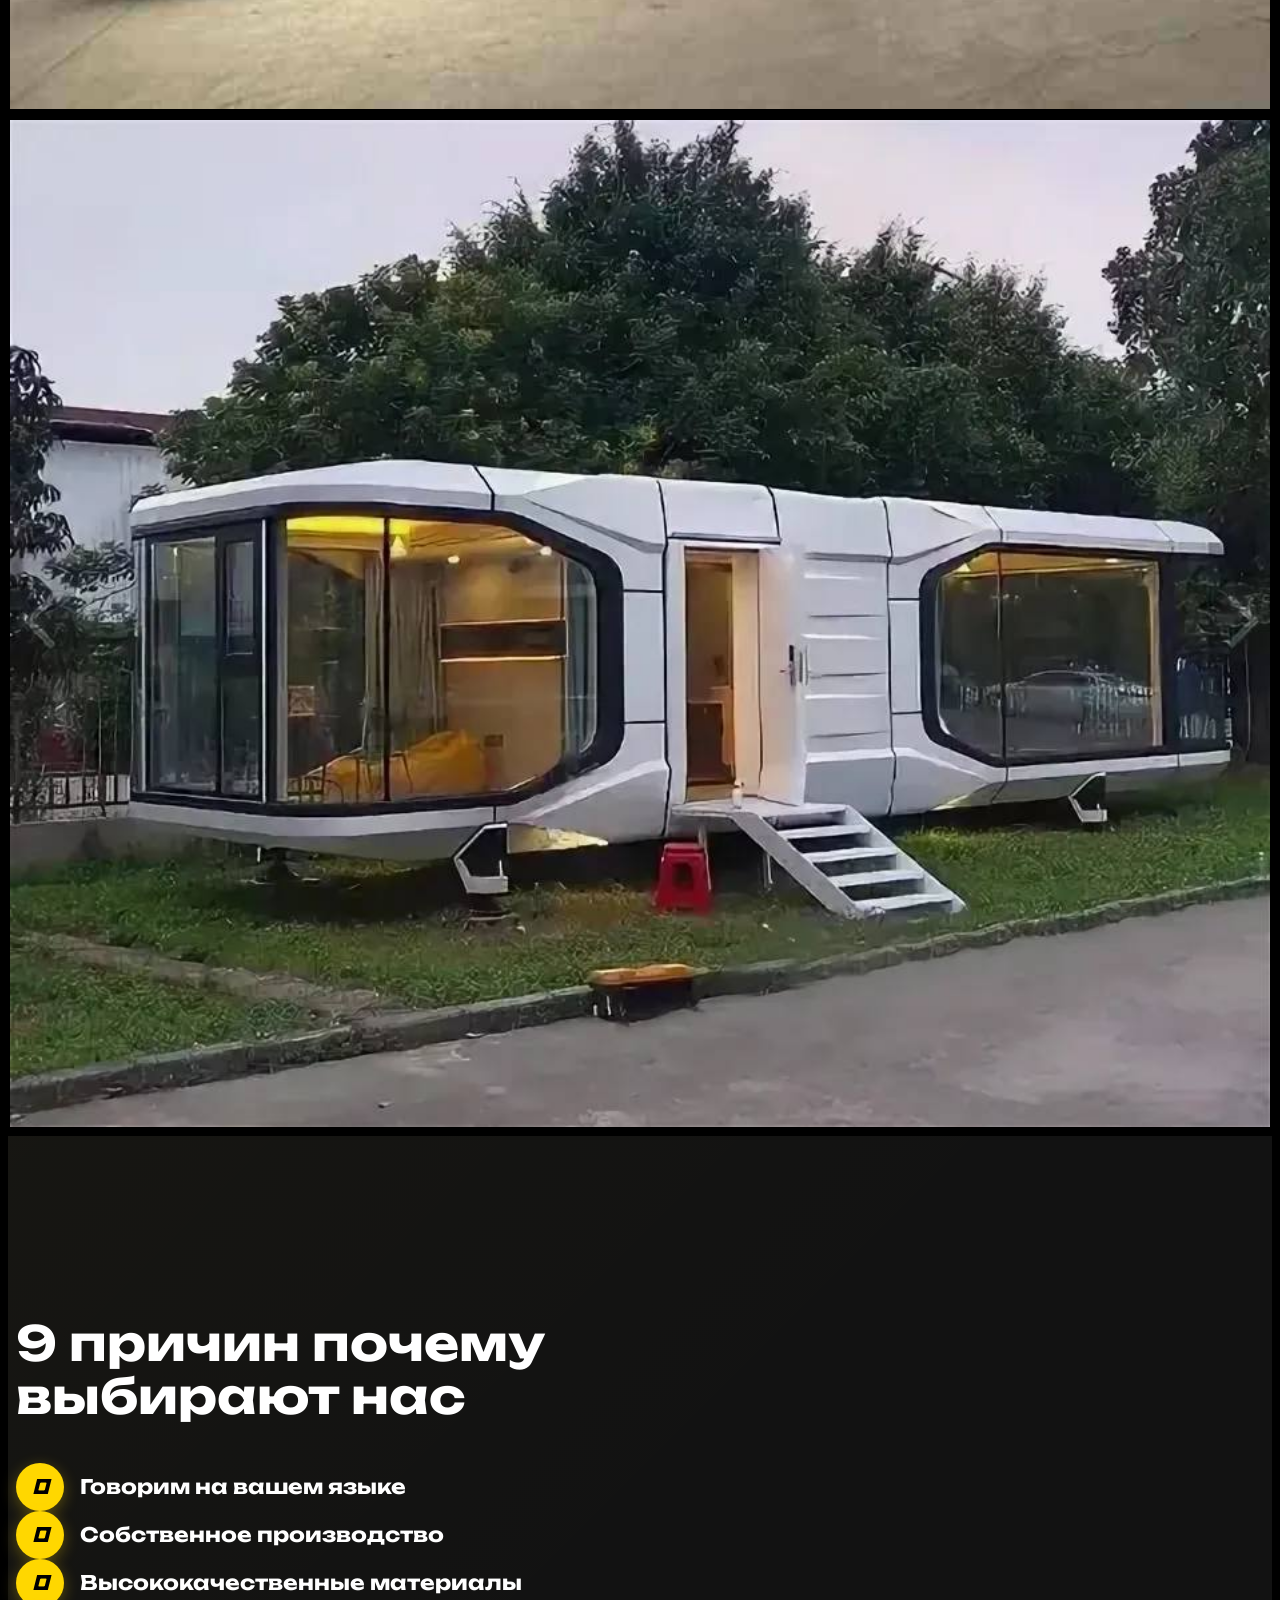
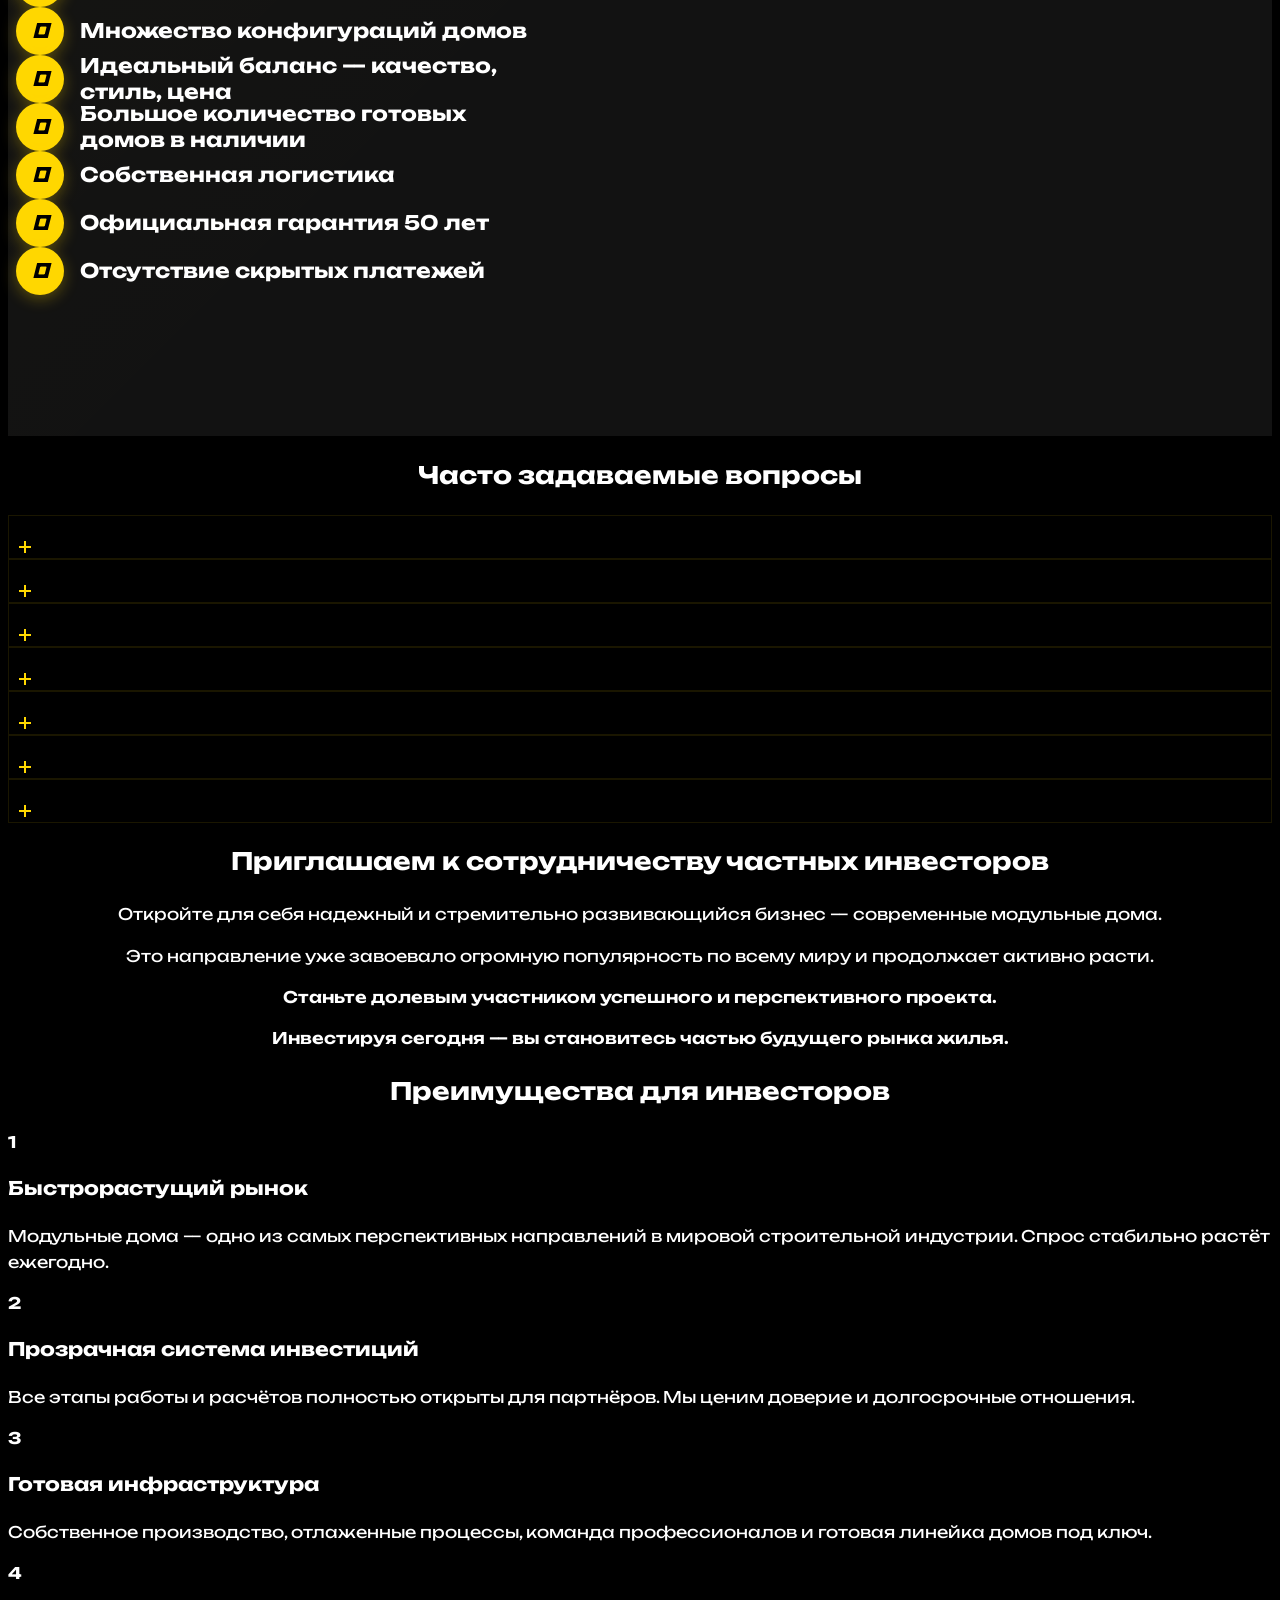
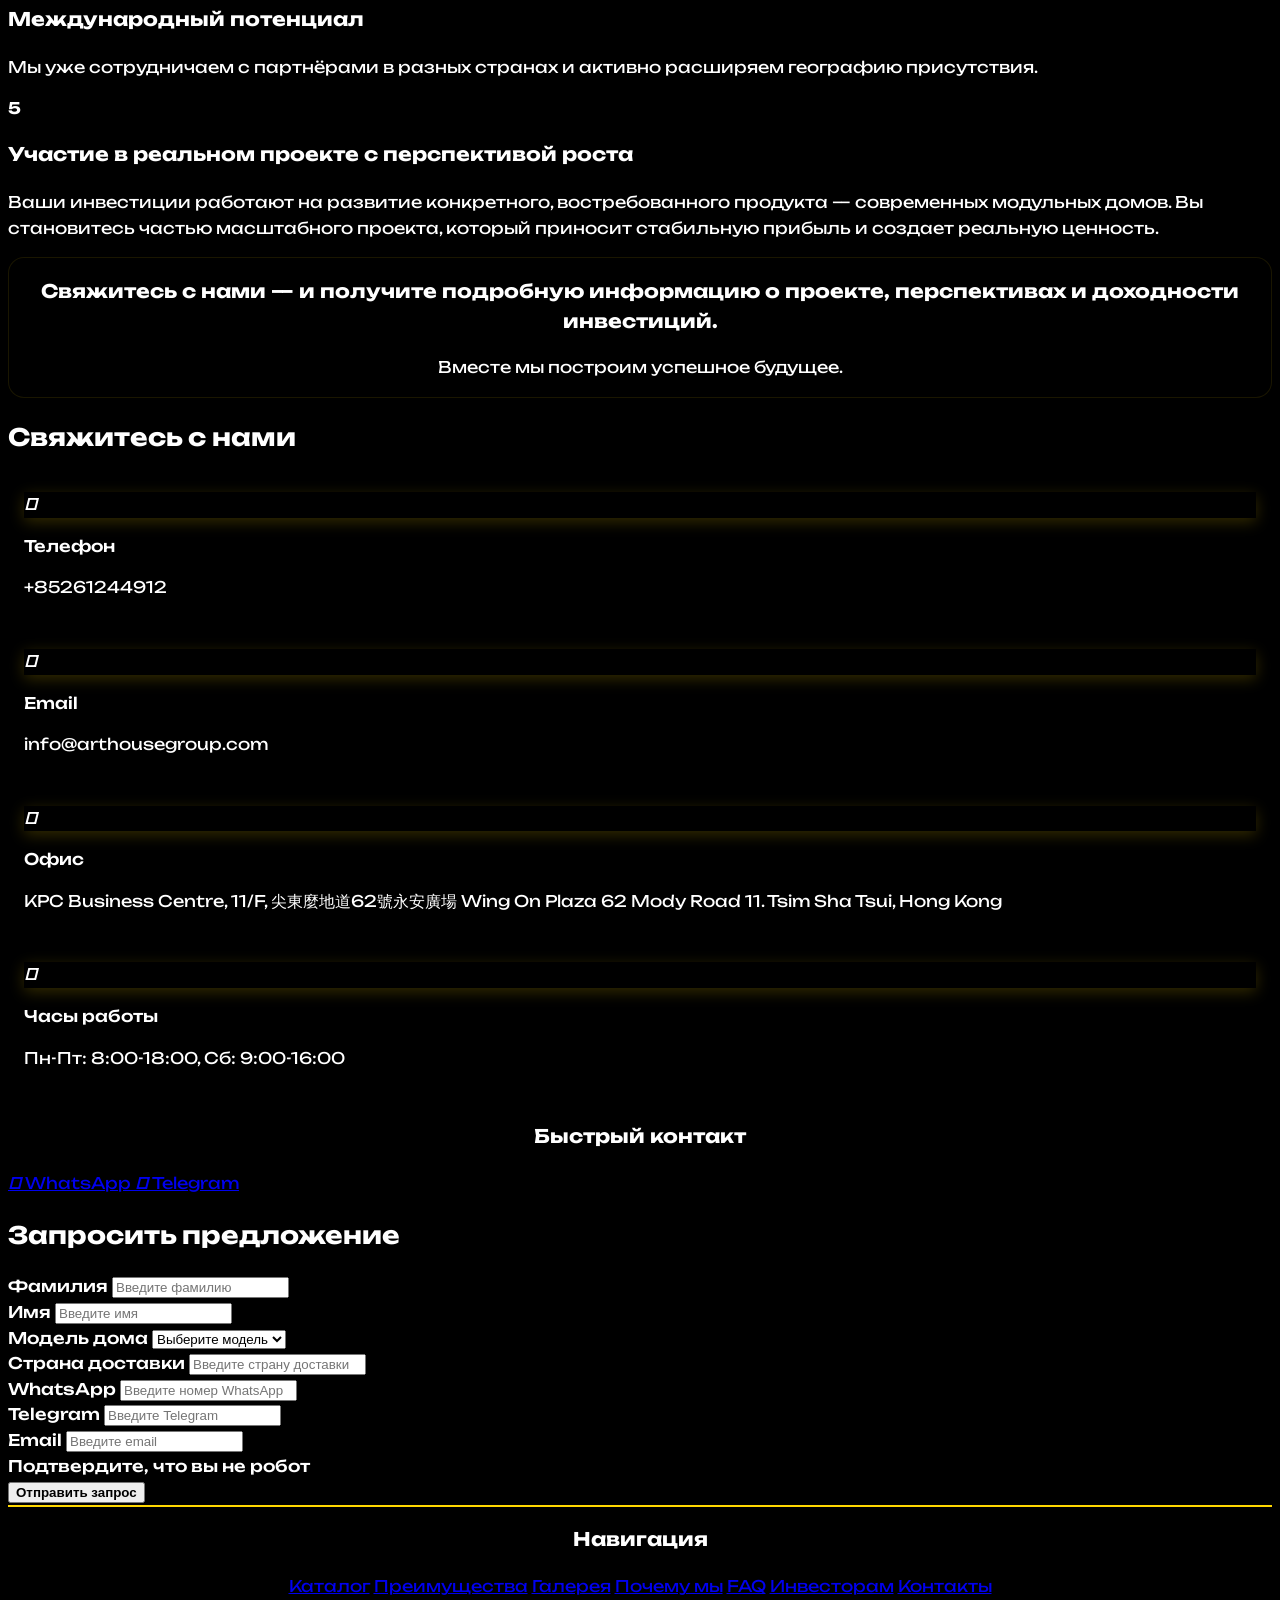
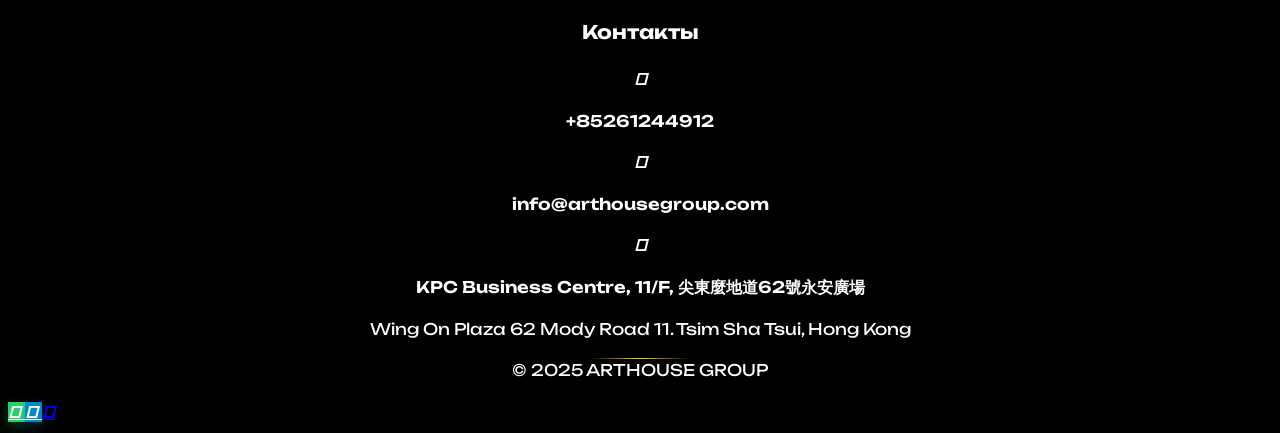
==== commit 7d5850ac: "phone" ====
--- a/index.html
+++ b/index.html
@@ -2025,9 +2025,9 @@
       <a href="https://t.me/arthouseworld" target="_blank" rel="noopener noreferrer" class="w-12 h-12 sm:w-14 sm:h-14 flex items-center justify-center social-telegram transition-luxury rounded-full shadow-lg">
         <i class="ri-telegram-fill text-white text-lg sm:text-xl"></i>
       </a>
-      <button class="w-12 h-12 sm:w-14 sm:h-14 flex items-center justify-center bg-primary hover:bg-secondary transition-luxury rounded-full shadow-lg">
+      <a href="tel:+85261244912" class="w-12 h-12 sm:w-14 sm:h-14 flex items-center justify-center bg-primary hover:bg-secondary transition-luxury rounded-full shadow-lg">
         <i class="ri-phone-fill text-dark text-lg sm:text-xl"></i>
-      </button>
+      </a>
     </div>
   </div>
 
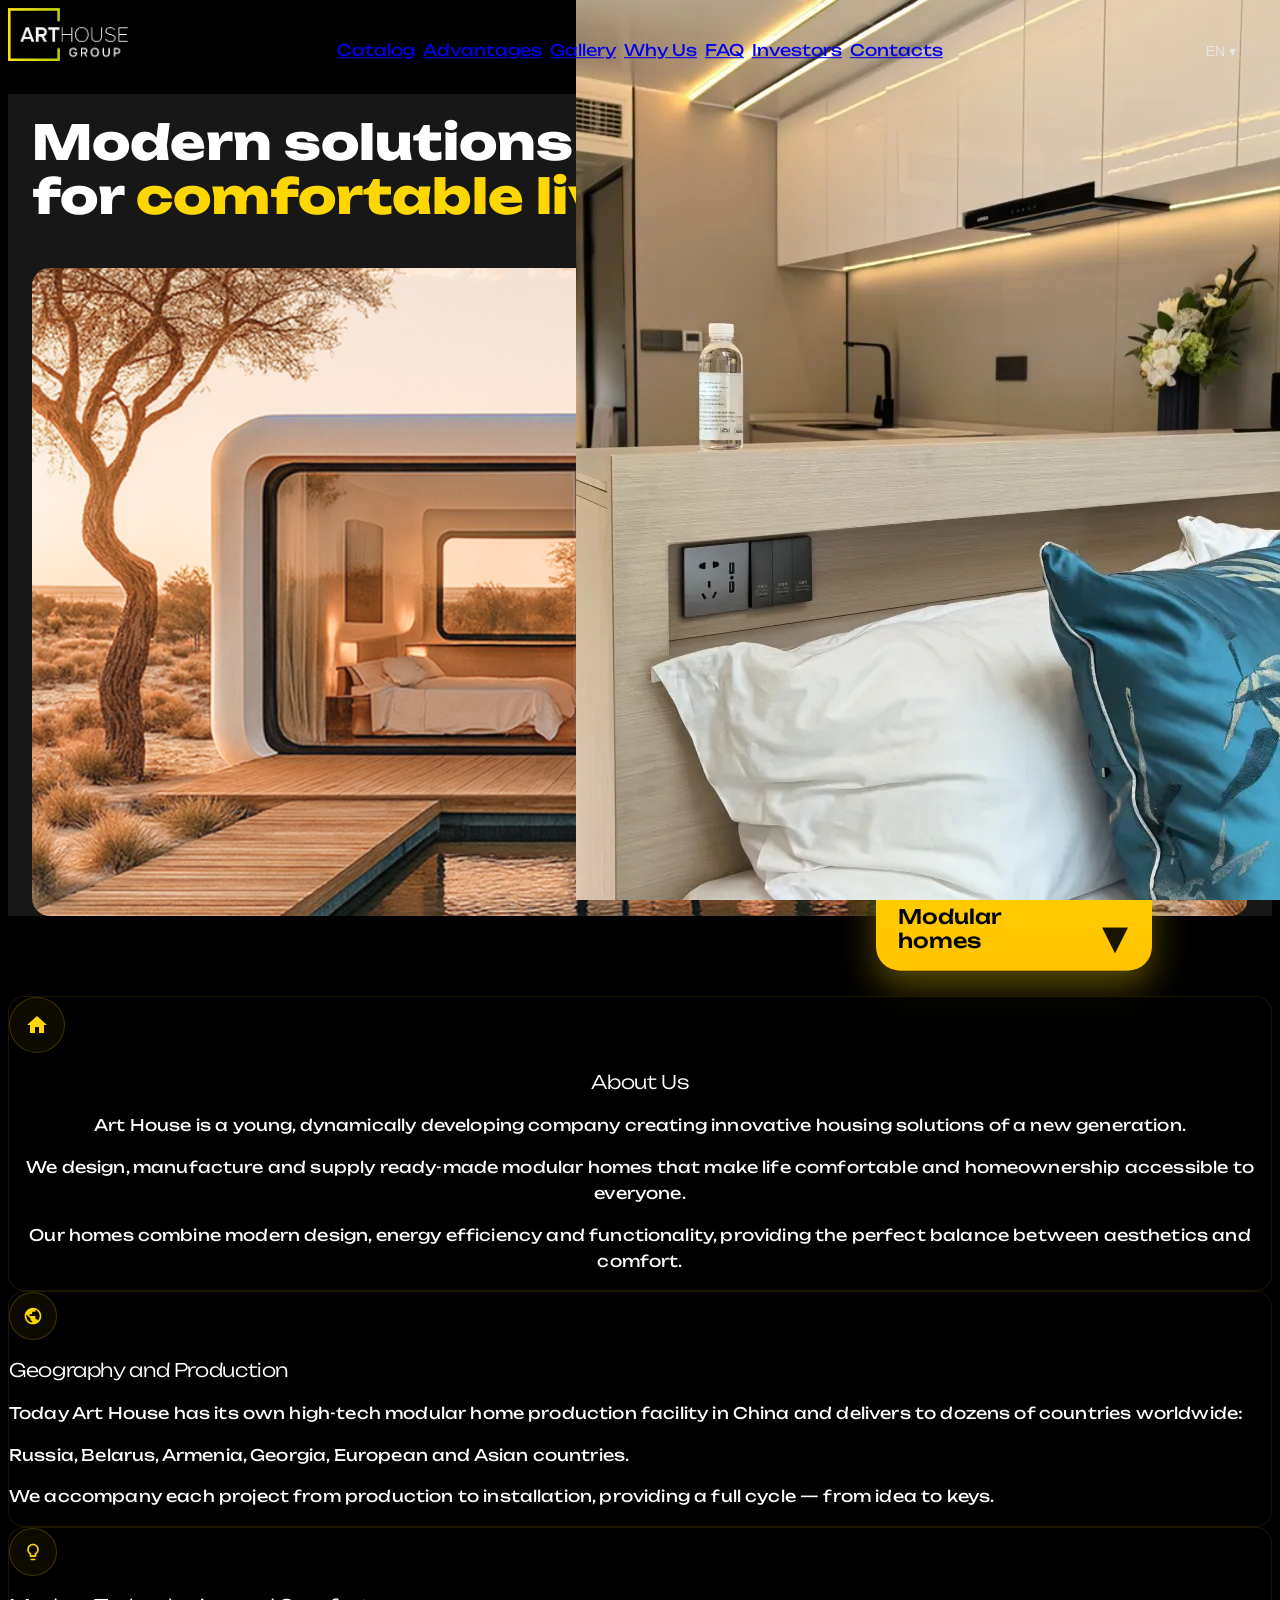
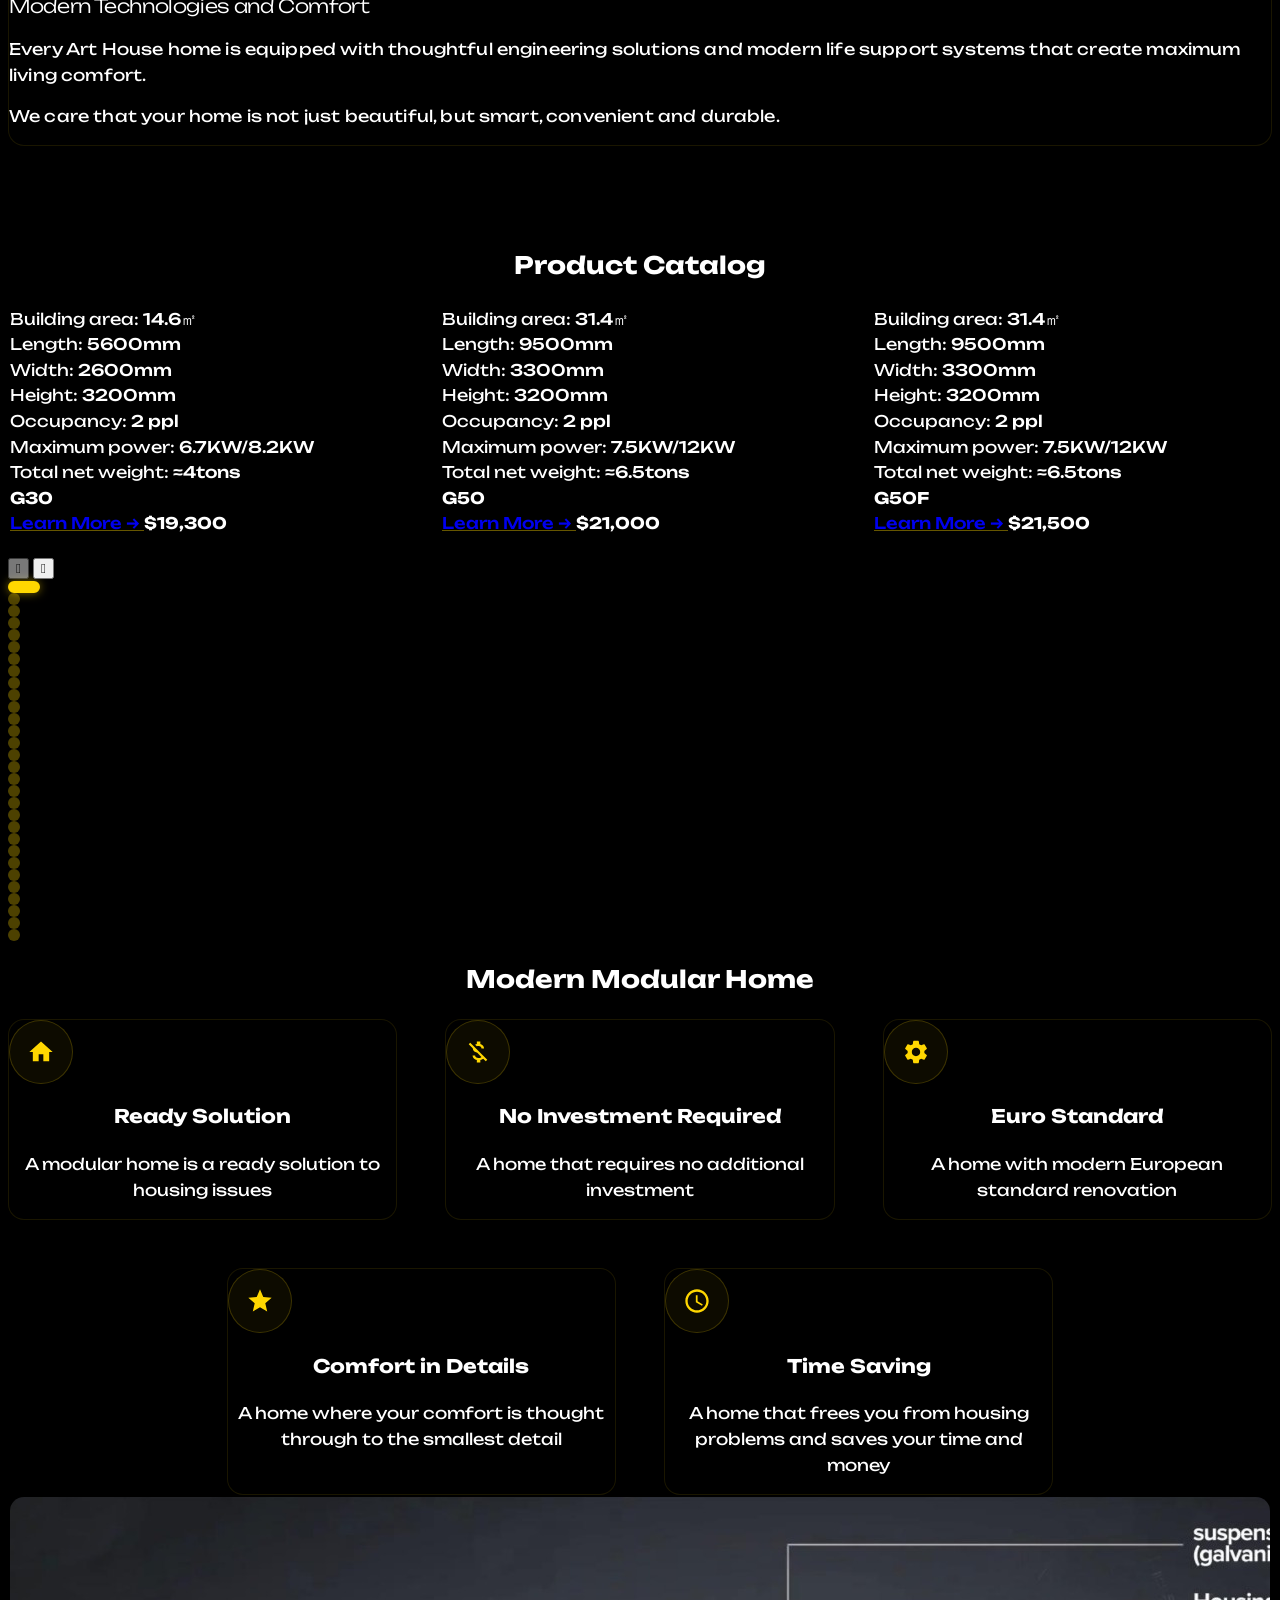
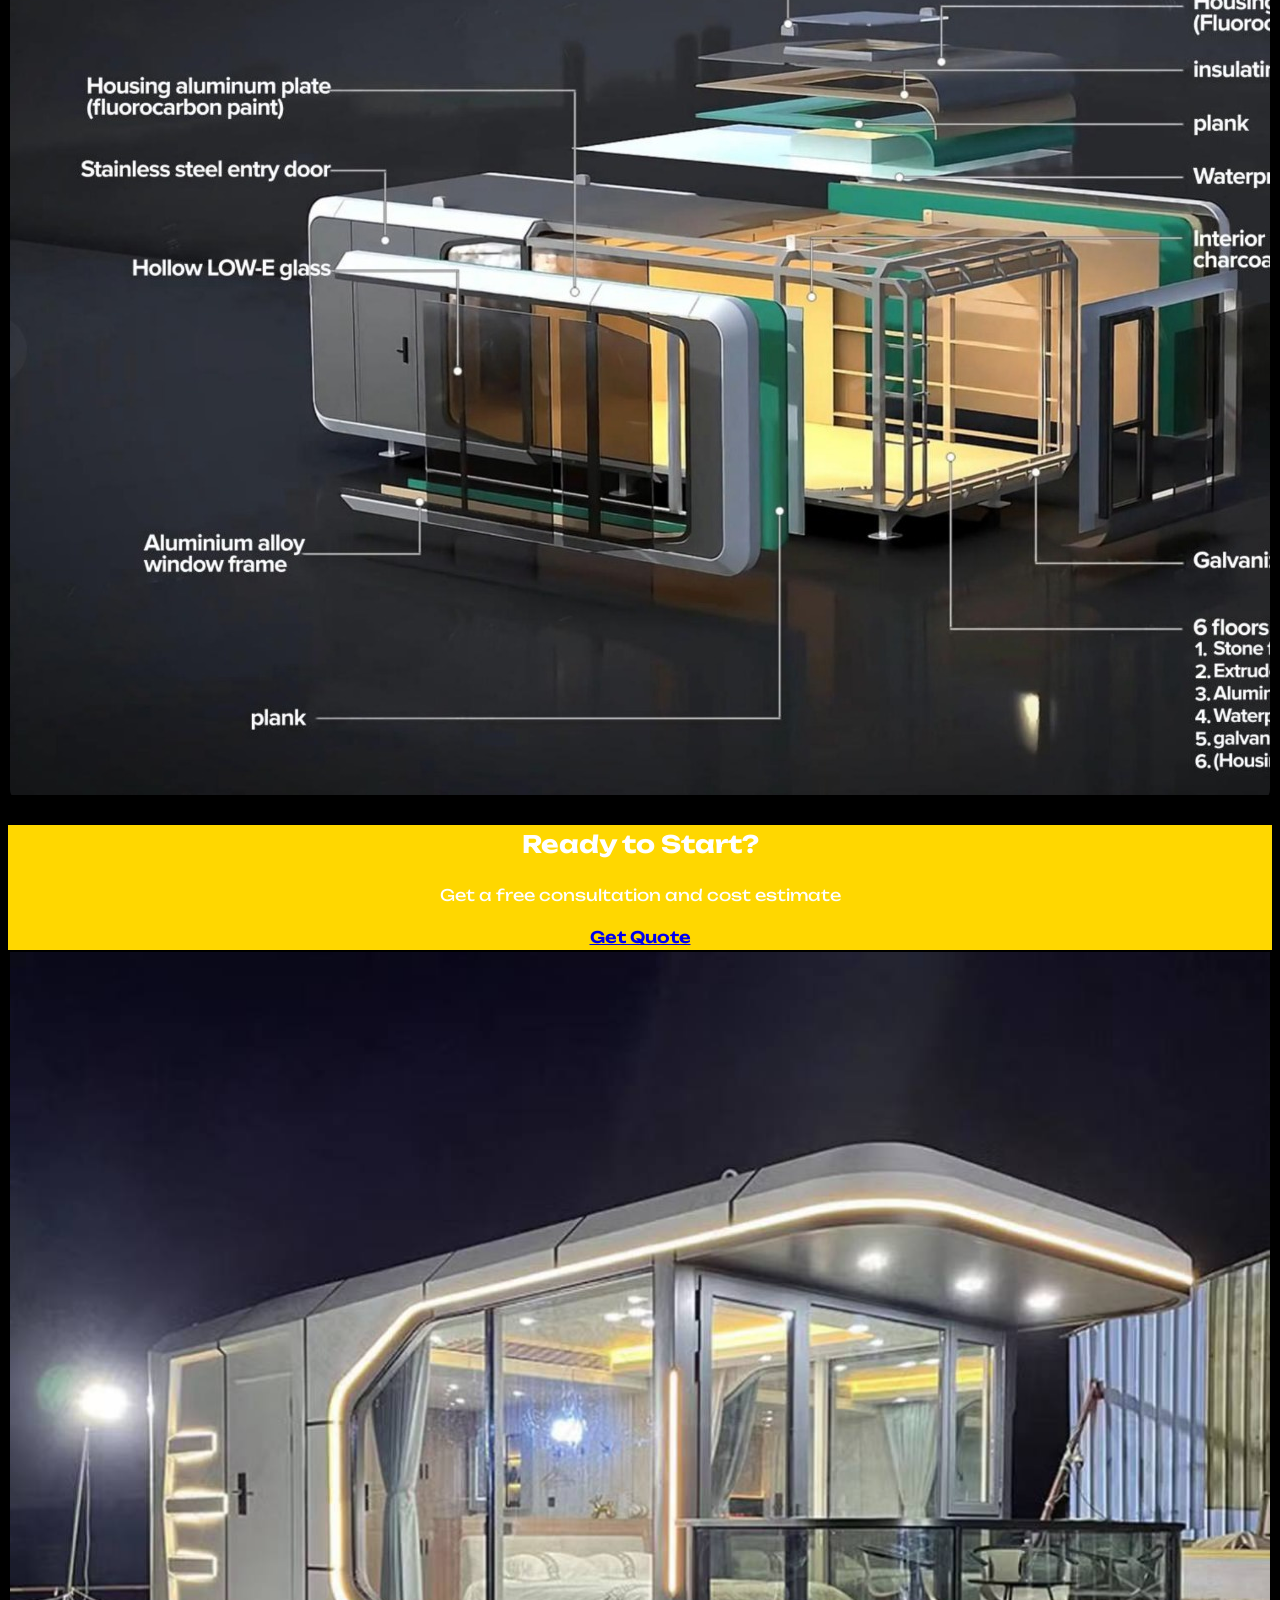
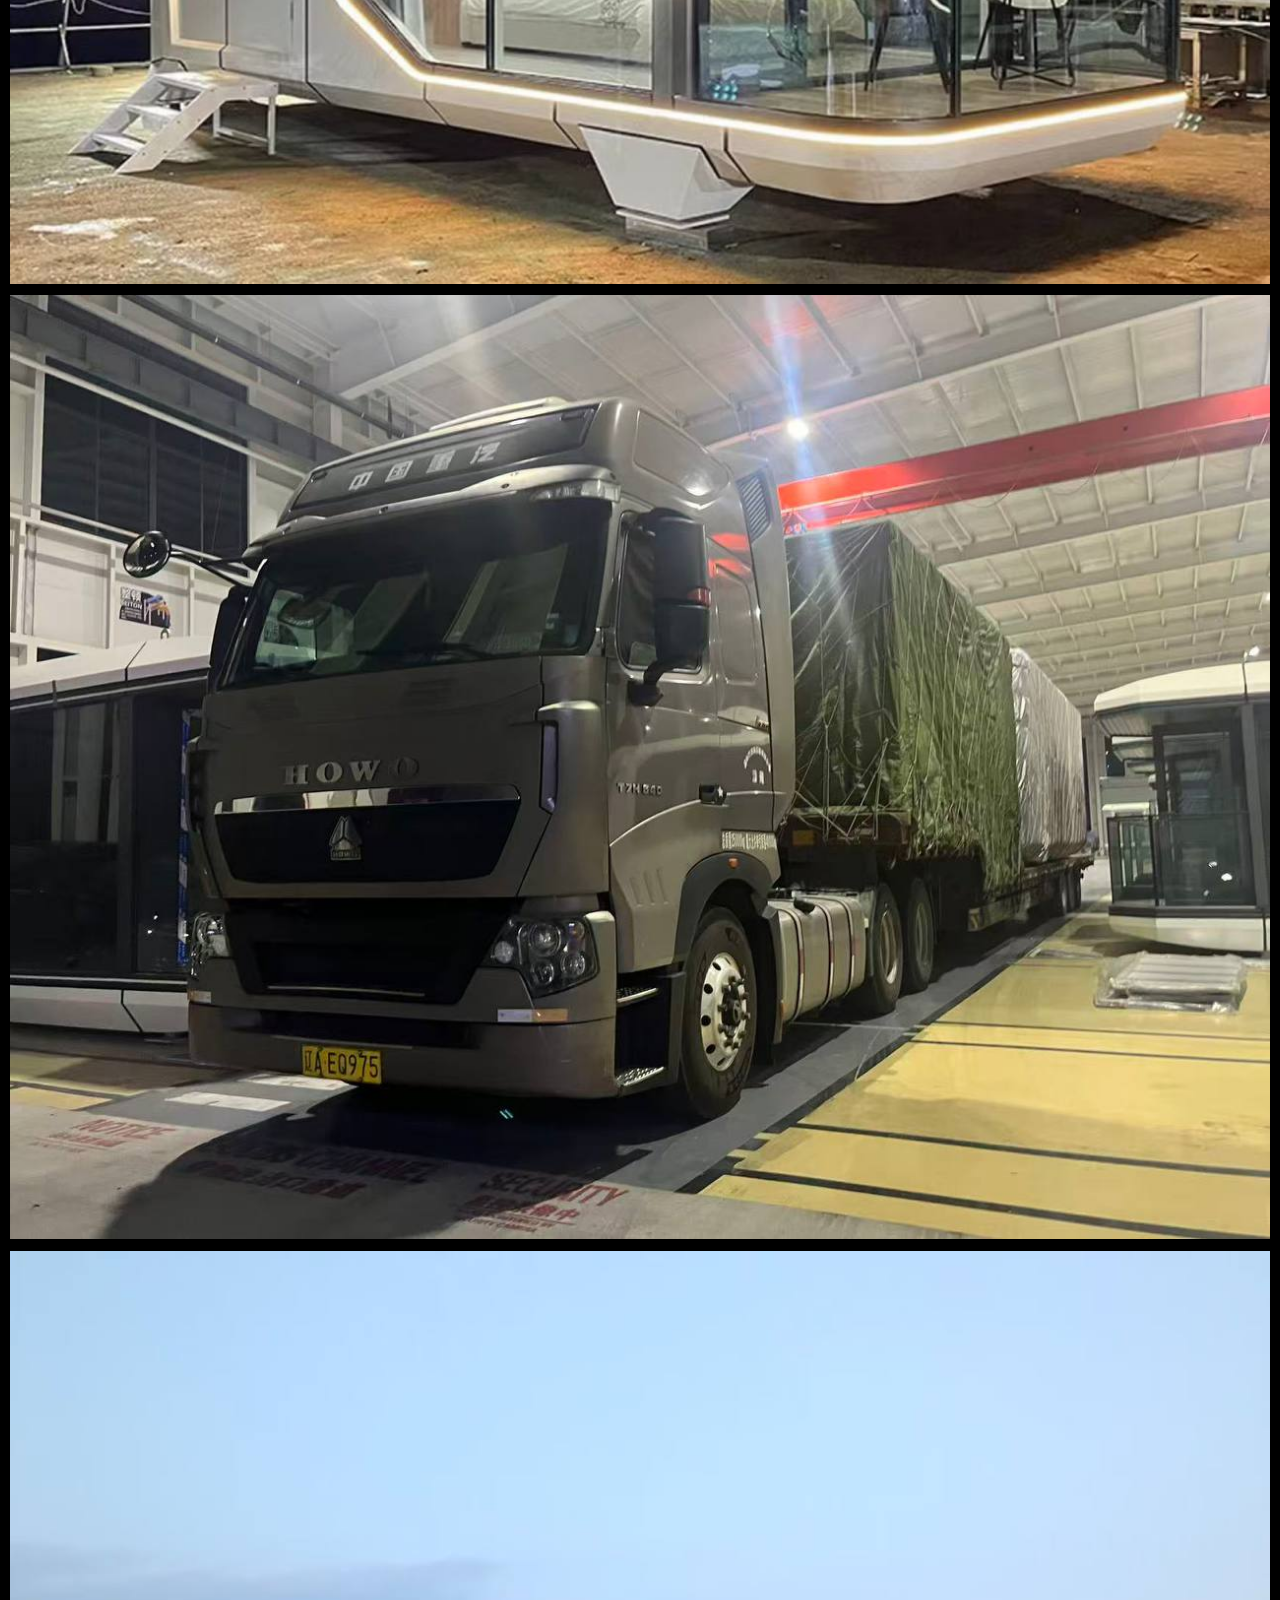
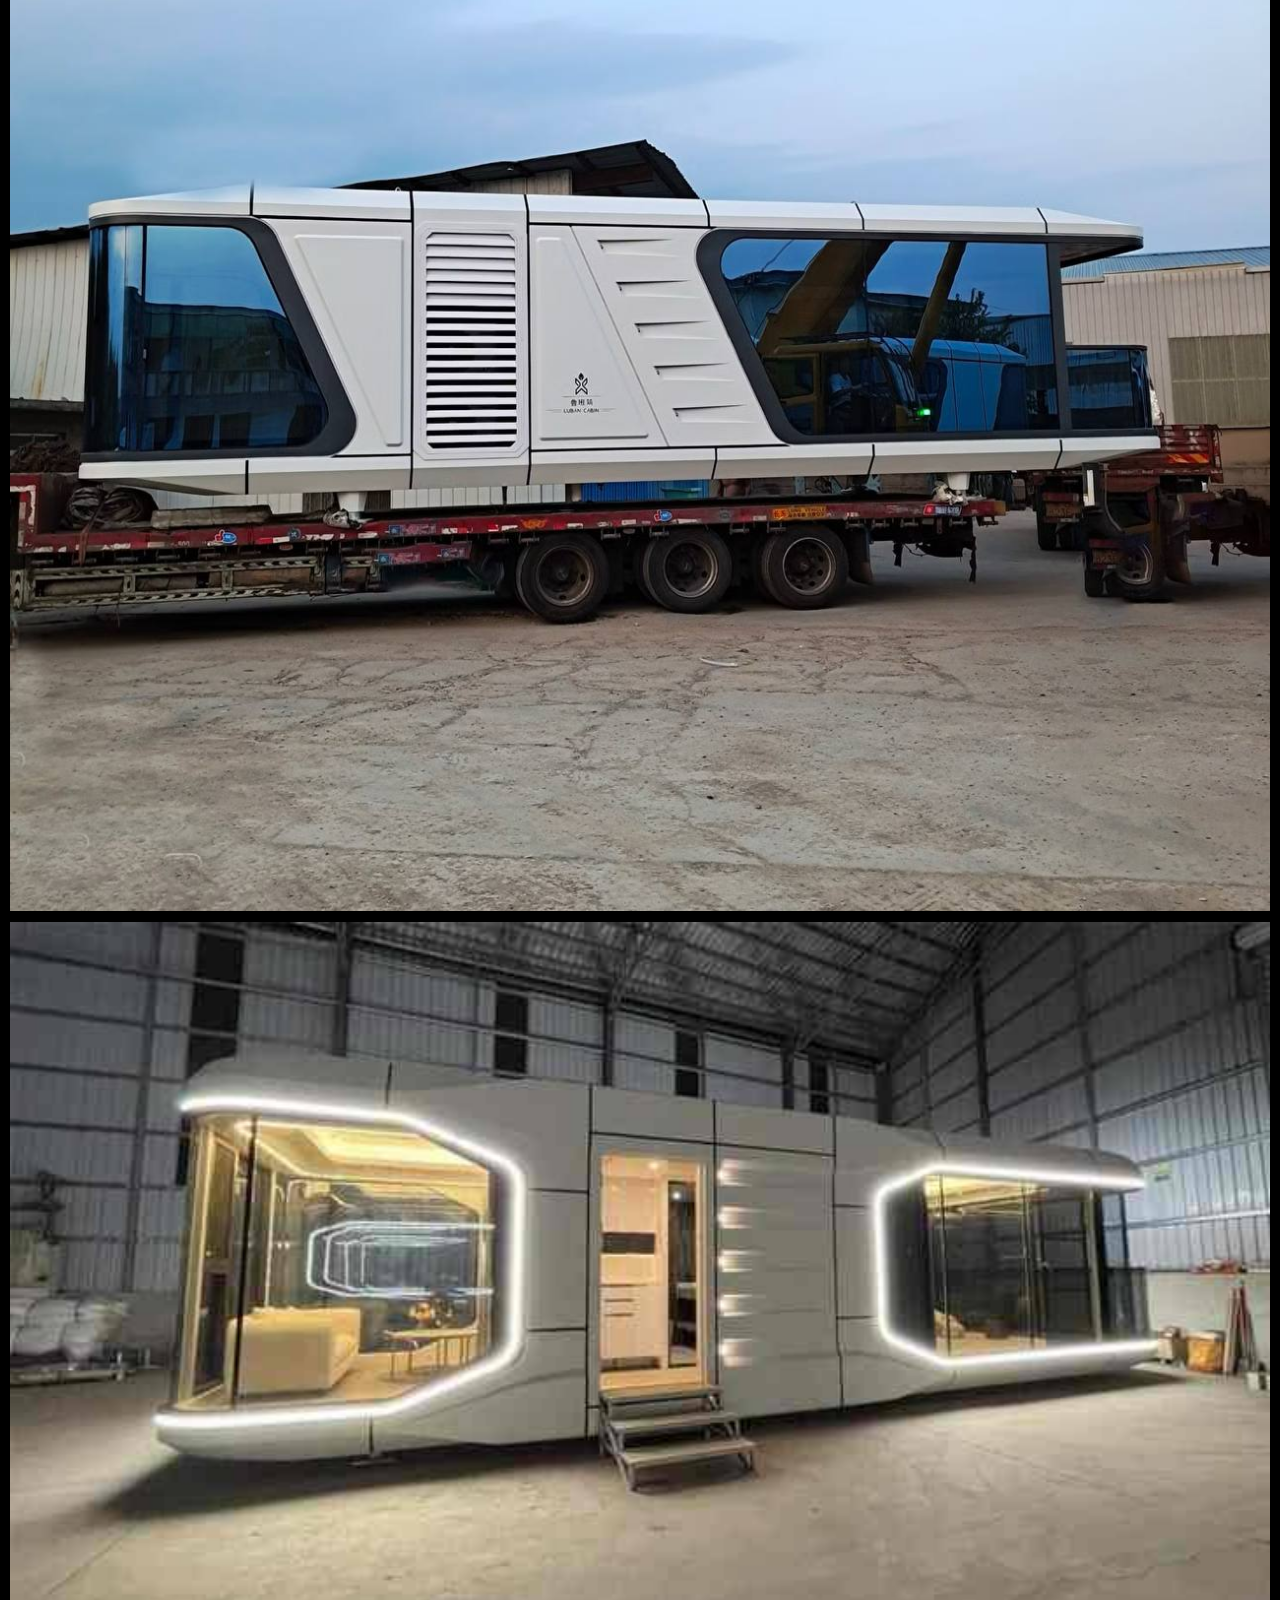
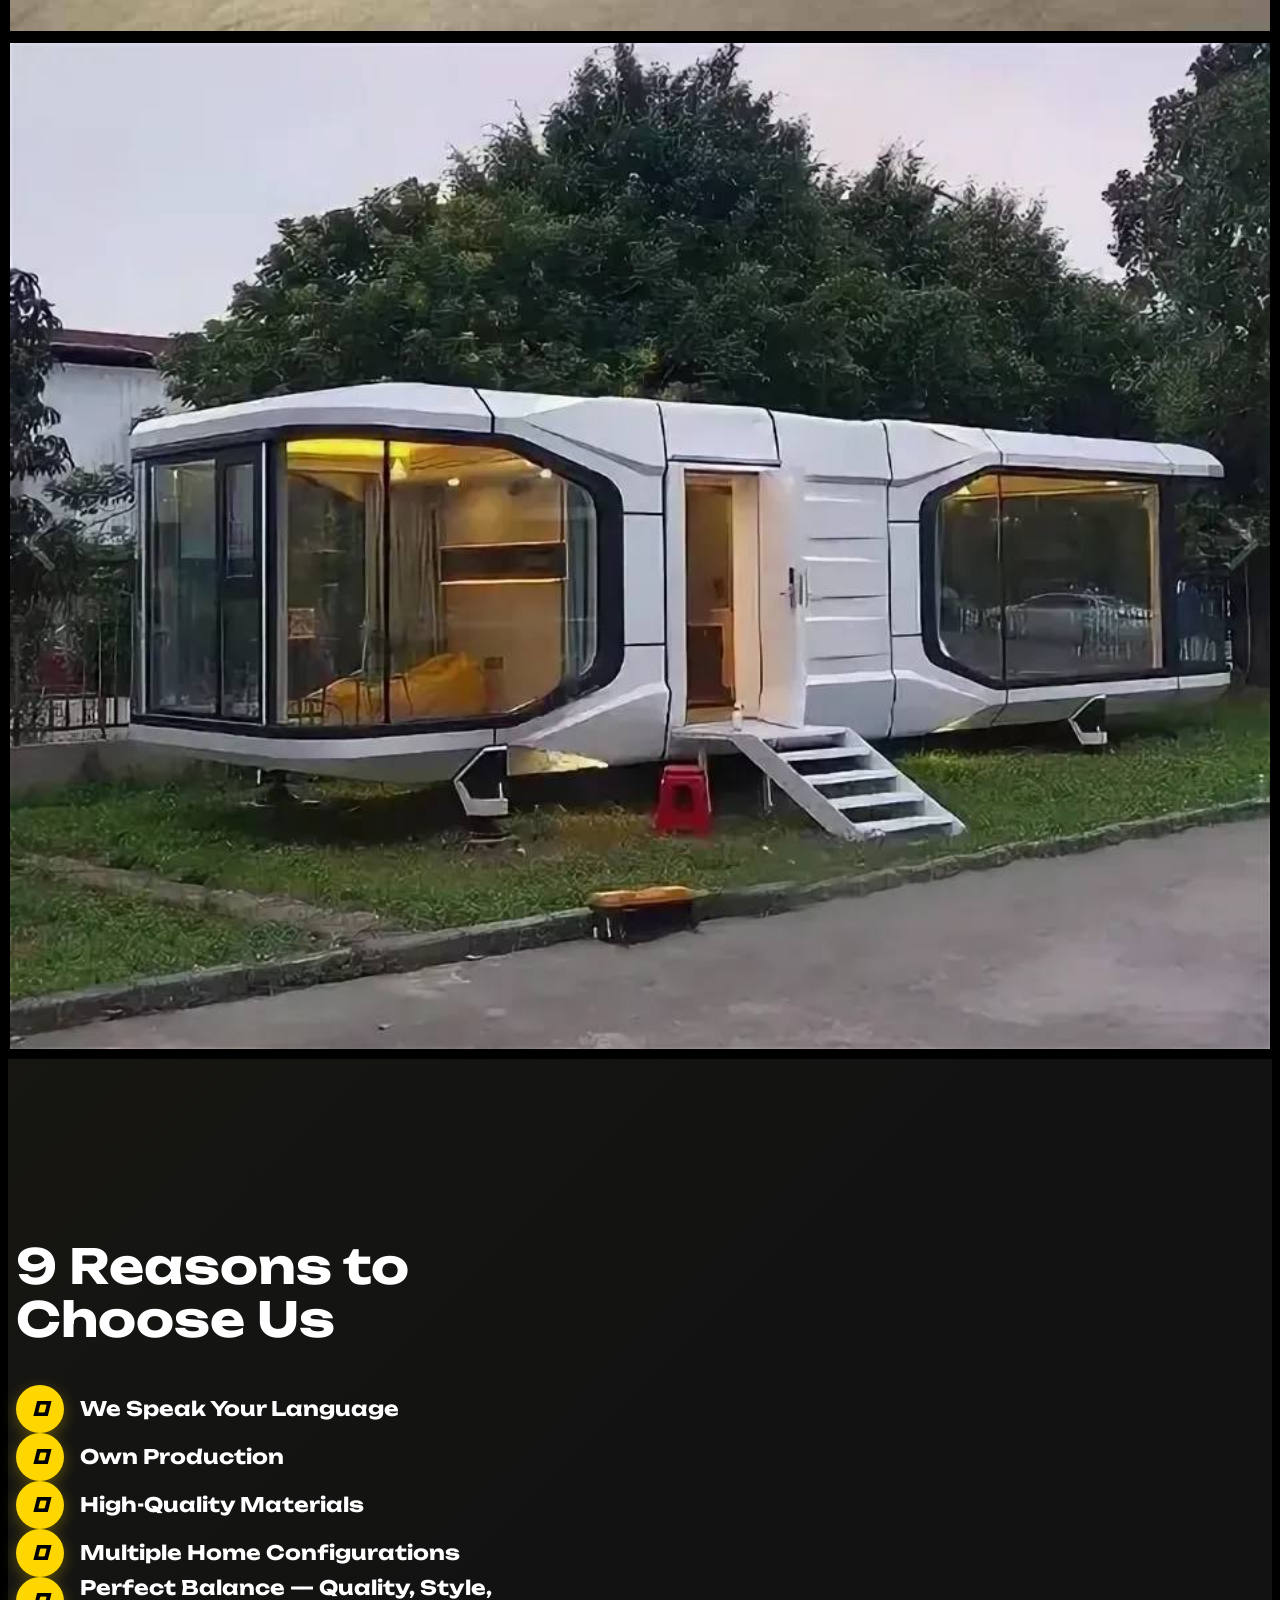
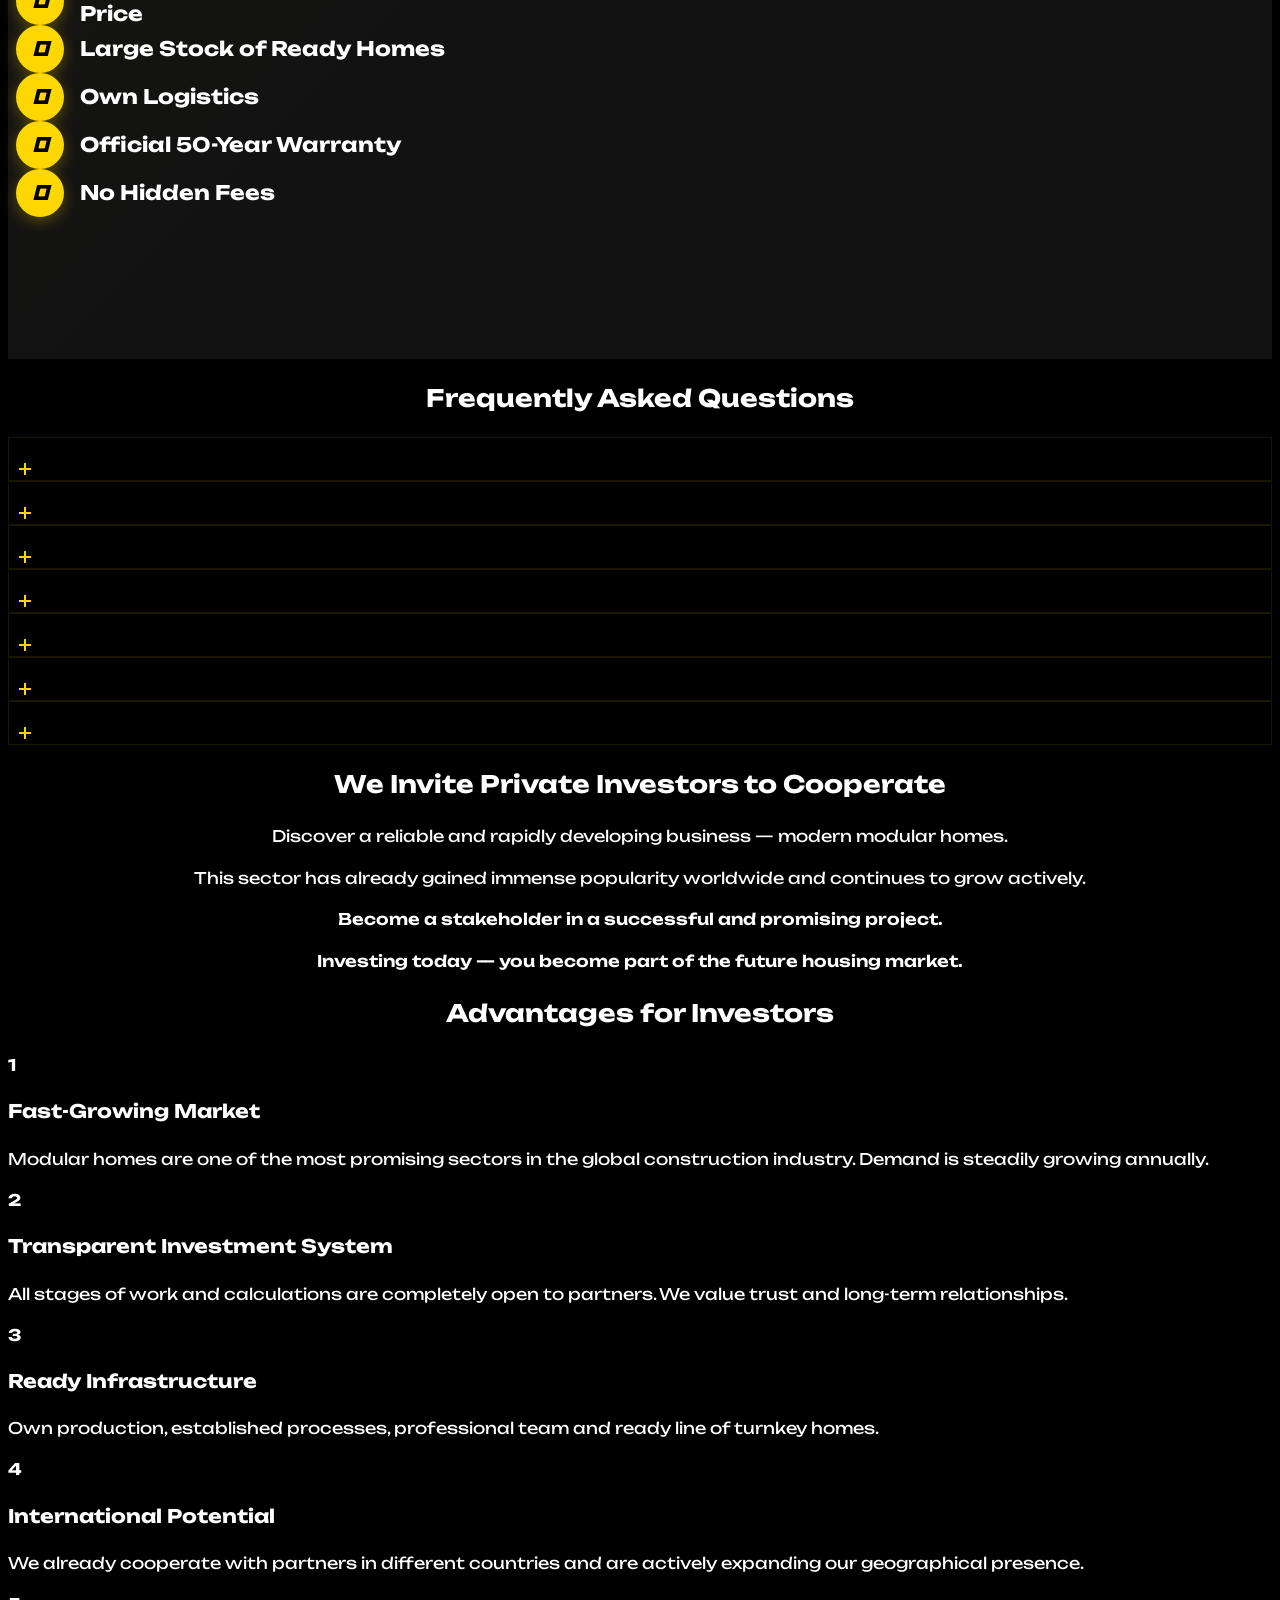
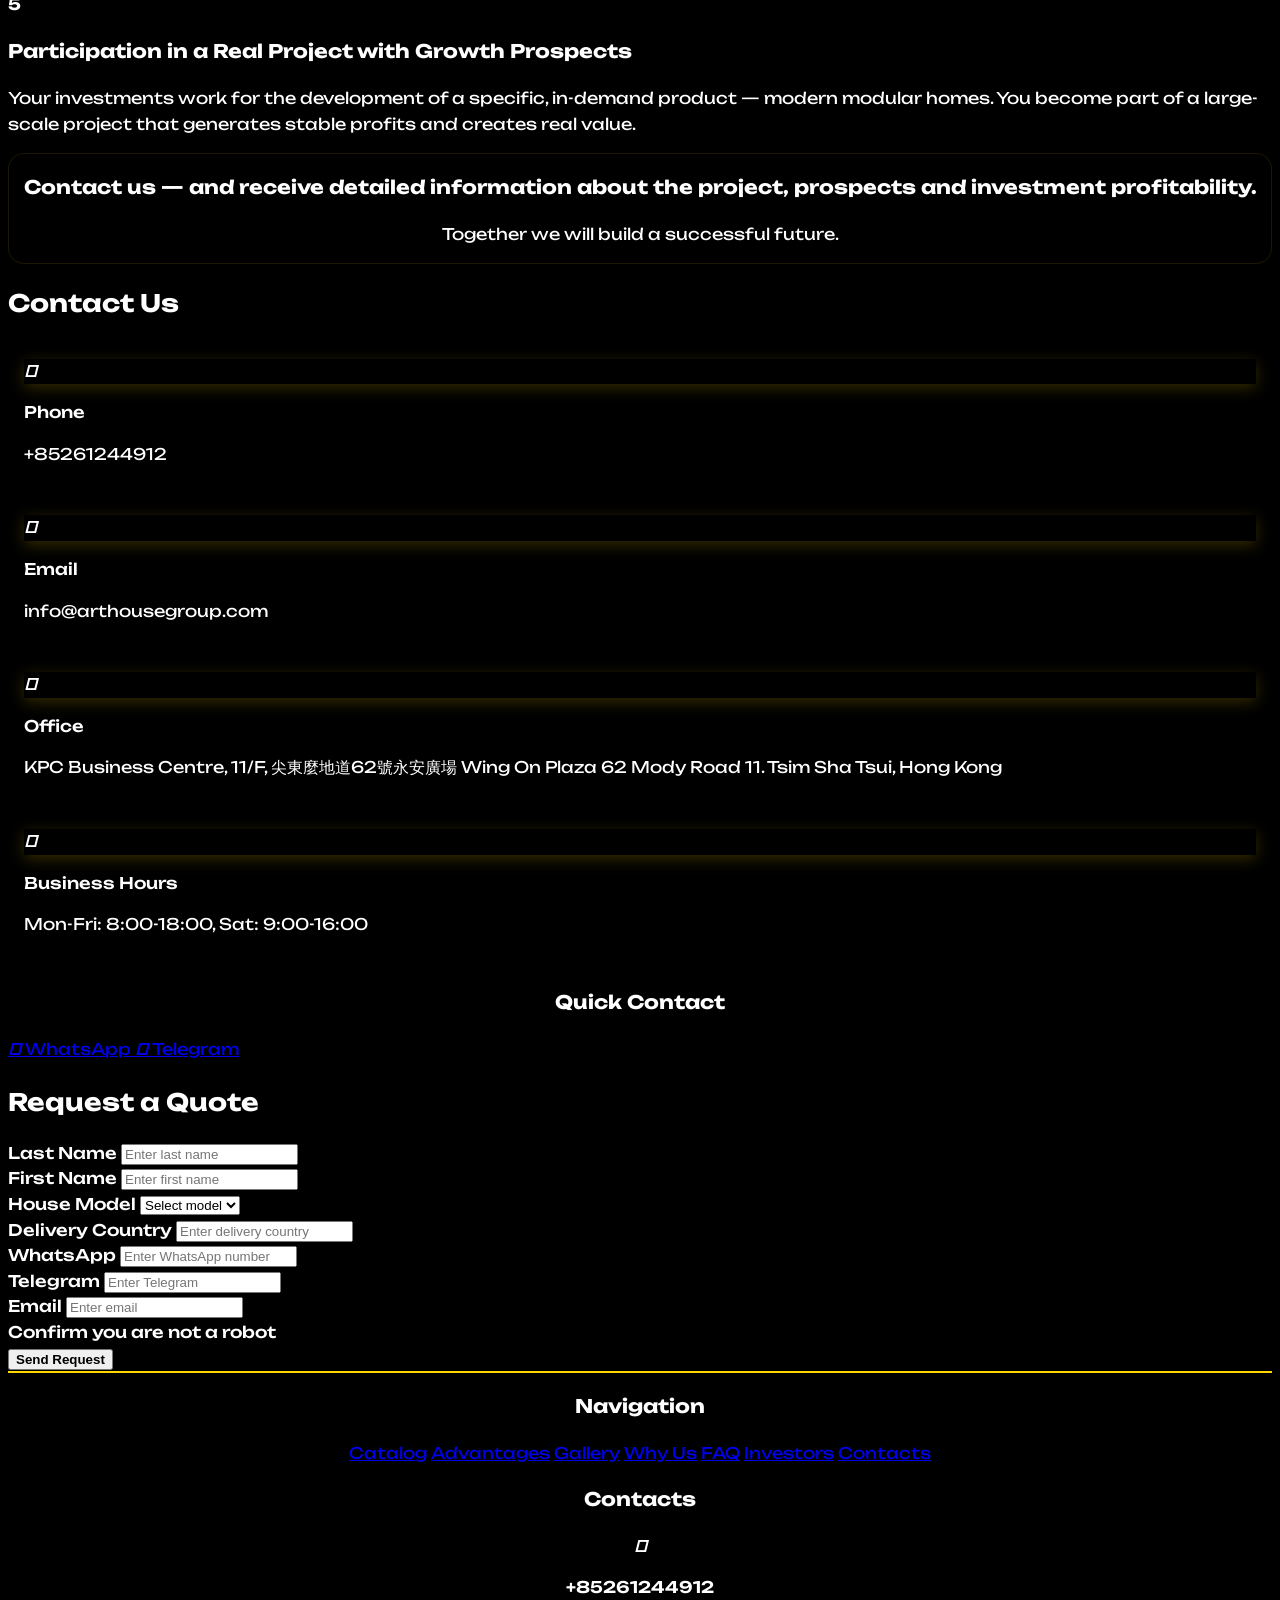
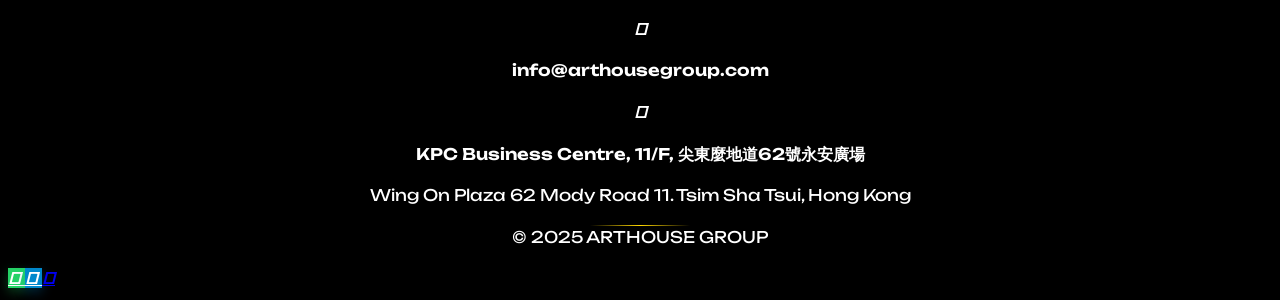
==== commit faf243ca: "en main" ====
--- a/index.html
+++ b/index.html
@@ -1,5 +1,5 @@
 <!DOCTYPE html>
-<html lang="ru">
+<html lang="en">
 <head>
   <meta charset="UTF-8" />
   <meta name="viewport" content="width=device-width, initial-scale=1.0" />
@@ -153,6 +153,24 @@
 
   <!-- Custom Styles -->
   <link rel="stylesheet" href="style.css" />
+
+  <!-- Meta Pixel Code -->
+  <script>
+    !function(f,b,e,v,n,t,s)
+    {if(f.fbq)return;n=f.fbq=function(){n.callMethod?
+    n.callMethod.apply(n,arguments):n.queue.push(arguments)};
+    if(!f._fbq)f._fbq=n;n.push=n;n.loaded=!0;n.version='2.0';
+    n.queue=[];t=b.createElement(e);t.async=!0;
+    t.src=v;s=b.getElementsByTagName(e)[0];
+    s.parentNode.insertBefore(t,s)}(window, document,'script',
+    'https://connect.facebook.net/en_US/fbevents.js');
+    fbq('init', '25142429358721915');
+    fbq('track', 'PageView');
+  </script>
+  <noscript><img height="1" width="1" style="display:none"
+    src="https://www.facebook.com/tr?id=25142429358721915&ev=PageView&noscript=1"
+  /></noscript>
+  <!-- End Meta Pixel Code -->
 </head>
 
 <body class="bg-black text-white antialiased overflow-x-hidden">
@@ -180,11 +198,11 @@
 
         <!-- Language Dropdown - Desktop Right Corner -->
         <div class="lang-dropdown hidden lg:block" id="langDropdown">
-          <button class="lang-trigger" id="langTrigger" aria-haspopup="true" aria-expanded="false">RU ▾</button>
+          <button class="lang-trigger" id="langTrigger" aria-haspopup="true" aria-expanded="false">EN ▾</button>
           <div class="lang-menu" id="langMenu" role="menu" aria-labelledby="langTrigger">
-            <button data-lang="ru" class="lang-item" role="menuitem">RU</button>
-            <button data-lang="en" class="lang-item" role="menuitem">EN</button>
-            <button data-lang="ge" class="lang-item" role="menuitem">GE</button>
+            <button data-lang="ru" class="lang-item text-gray-400" role="menuitem">RU</button>
+            <button data-lang="en" class="lang-item text-primary" role="menuitem">EN</button>
+            <button data-lang="ge" class="lang-item text-gray-400" role="menuitem">GE</button>
           </div>
         </div>
 
@@ -210,9 +228,9 @@
           <div class="border-t border-gray-700 pt-4 mt-4">
             <div class="text-gray-400 text-sm mb-3" data-i18n="nav.language">Язык</div>
             <div class="flex space-x-3">
-              <button data-lang="ru" class="text-sm px-3 py-1 rounded hover:text-primary transition-colors">RU</button>
-              <button data-lang="en" class="text-sm px-3 py-1 rounded hover:text-primary transition-colors">EN</button>
-              <button data-lang="ge" class="text-sm px-3 py-1 rounded hover:text-primary transition-colors">GE</button>
+              <button data-lang="ru" class="text-sm px-3 py-1 rounded hover:text-primary transition-colors text-gray-400">RU</button>
+              <button data-lang="en" class="text-sm px-3 py-1 rounded hover:text-primary transition-colors text-primary">EN</button>
+              <button data-lang="ge" class="text-sm px-3 py-1 rounded hover:text-primary transition-colors text-gray-400">GE</button>
             </div>
           </div>
         </div>
@@ -2499,8 +2517,8 @@
   <script id="translate-occupancy">
     // Функция для замены "чел." на переводы в карточках продуктов
     function updateOccupancyTranslations() {
-      const lang = window.getCurrentLanguage ? window.getCurrentLanguage() : 'ru';
-      const t = window.translations && window.translations[lang] ? window.translations[lang] : (window.translations && window.translations.ru ? window.translations.ru : {});
+      const lang = window.getCurrentLanguage ? window.getCurrentLanguage() : 'en';
+      const t = window.translations && window.translations[lang] ? window.translations[lang] : (window.translations && window.translations.en ? window.translations.en : {});
       const personShort = t['card.person.short'] || 'чел.';
       
       // Найти все элементы с "чел." в карточках продуктов
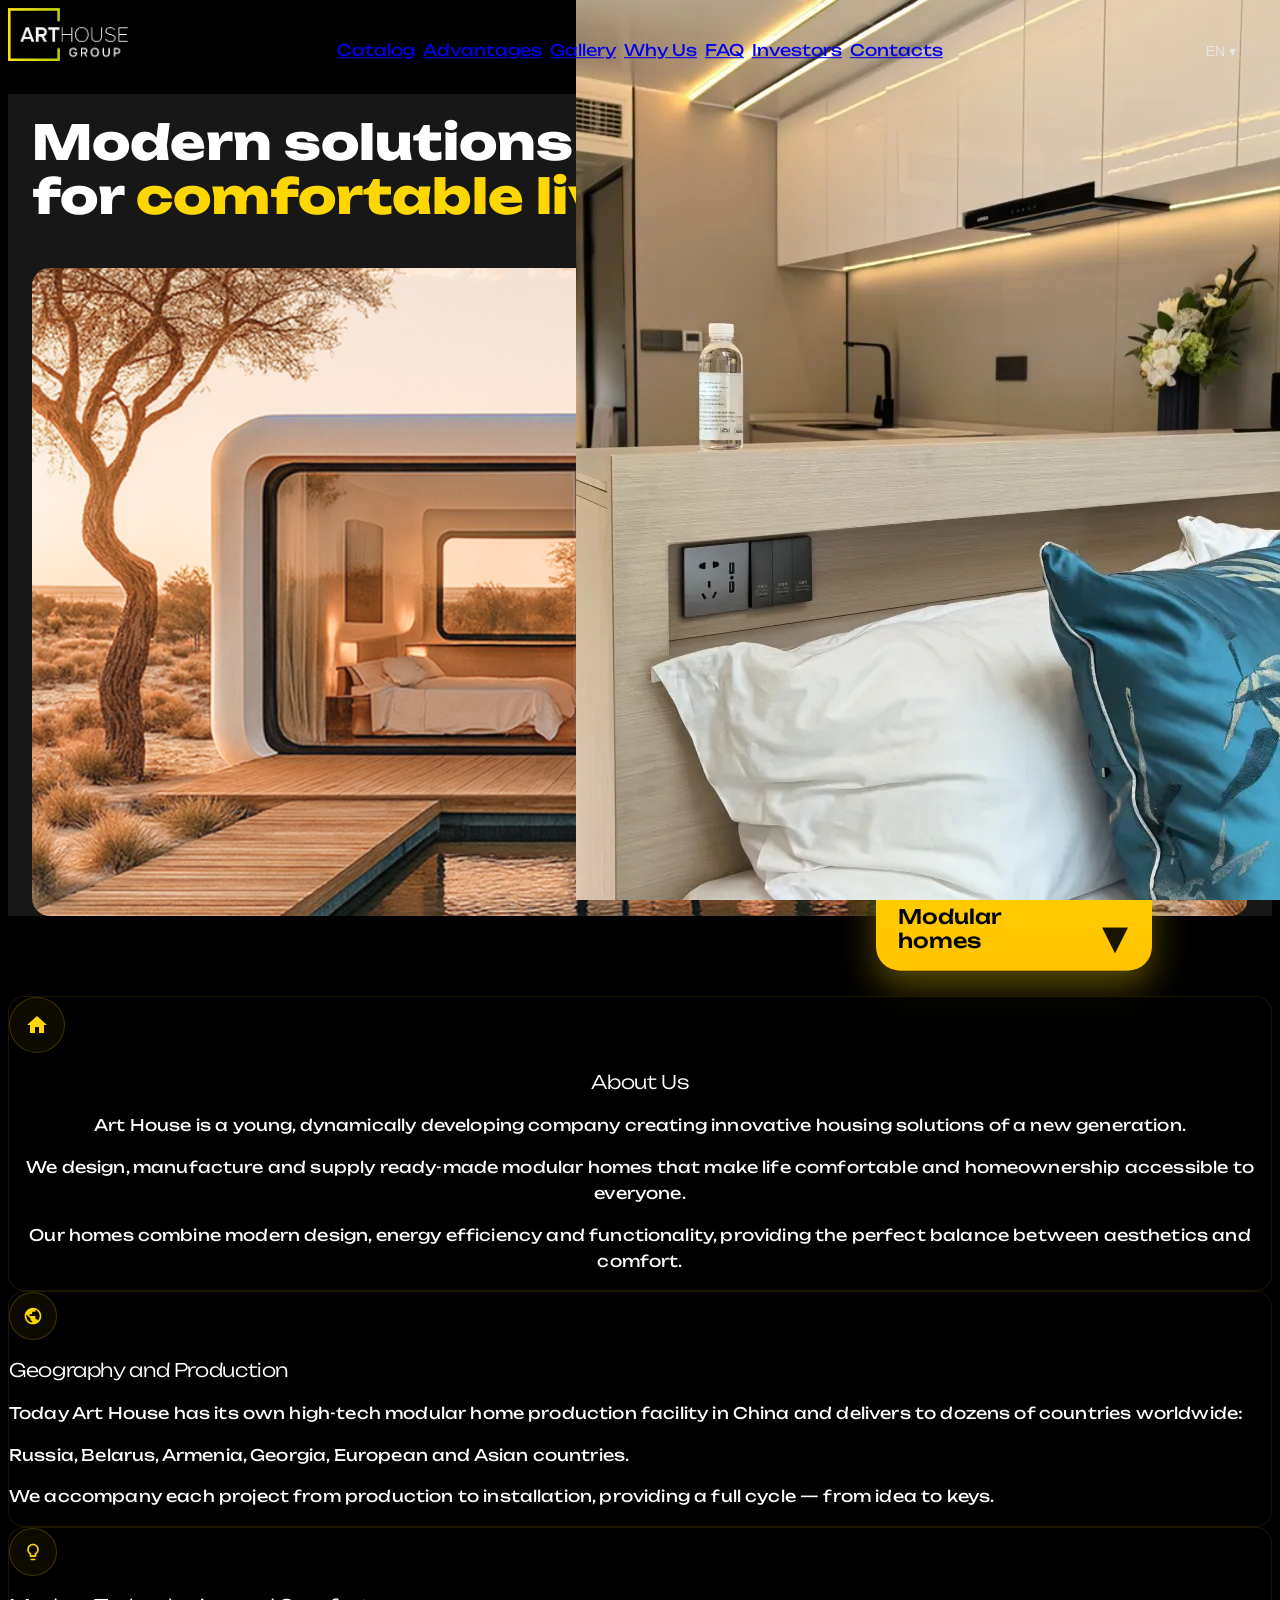
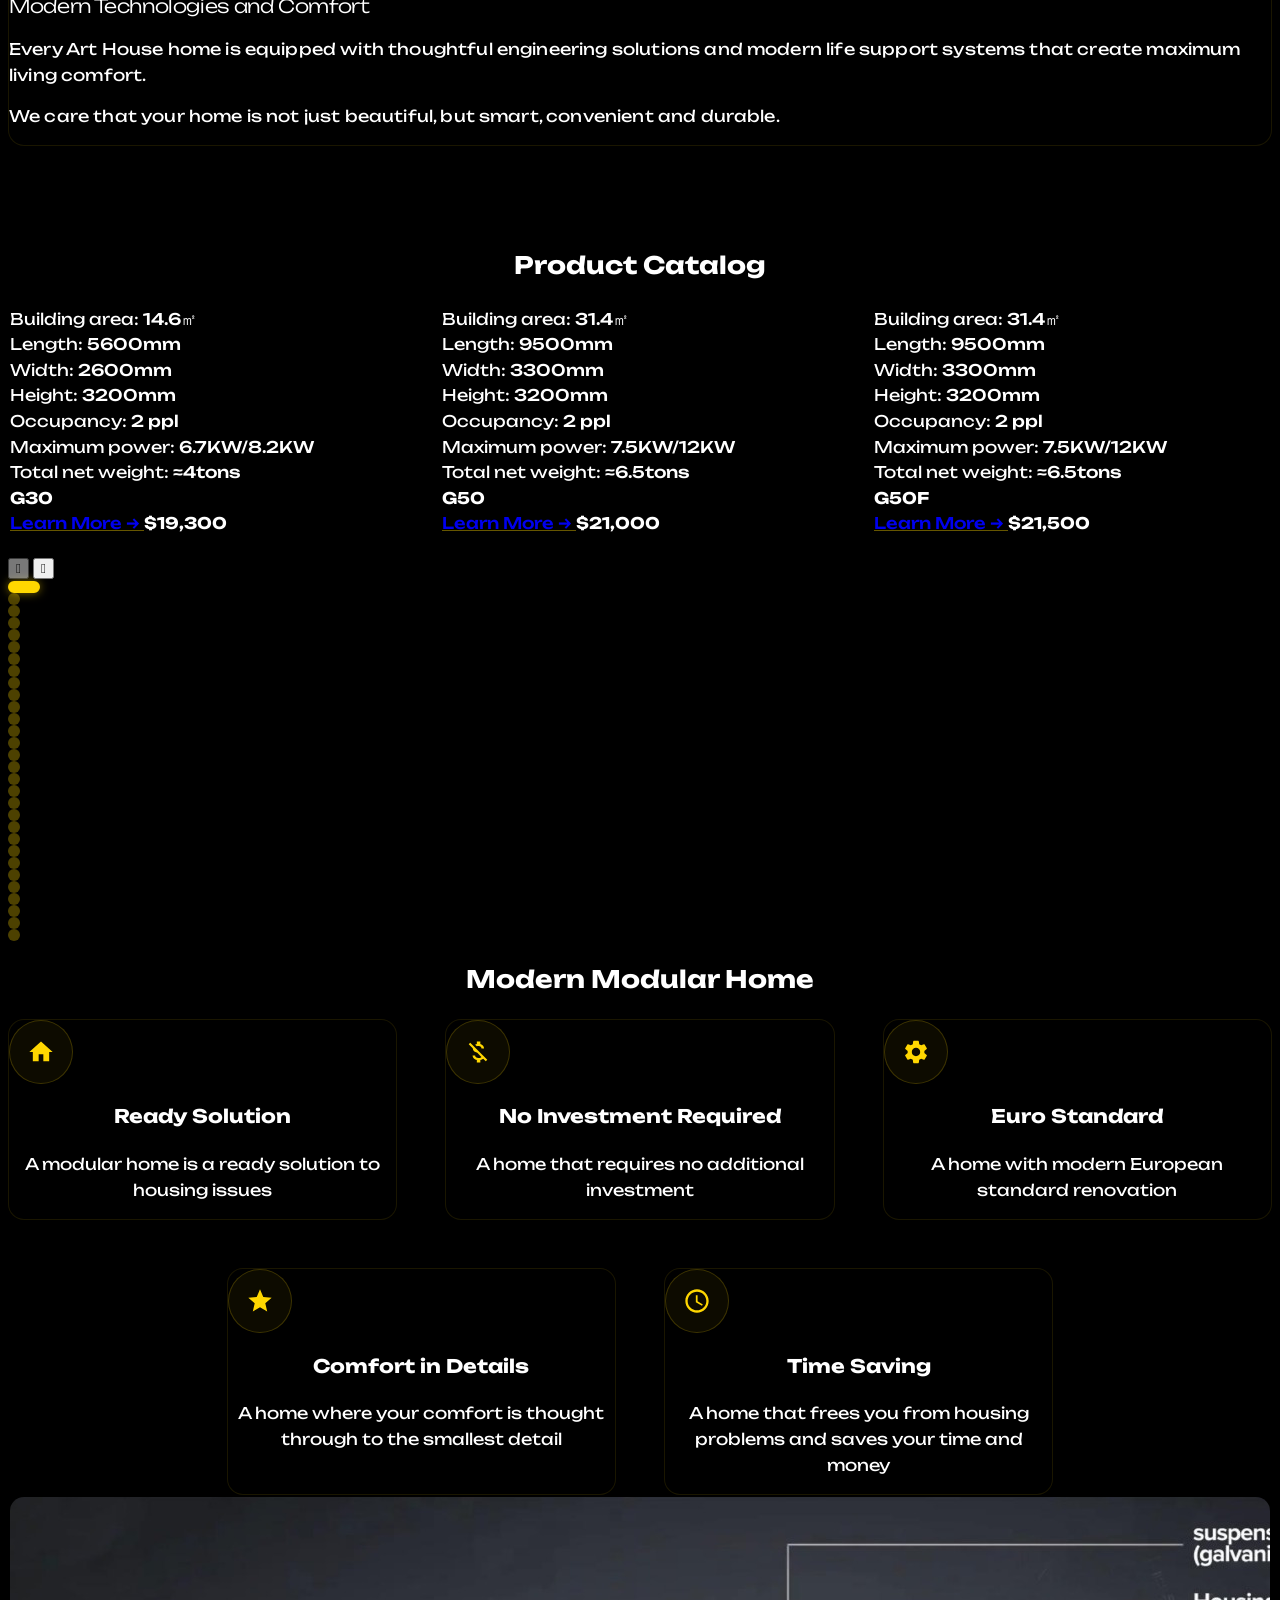
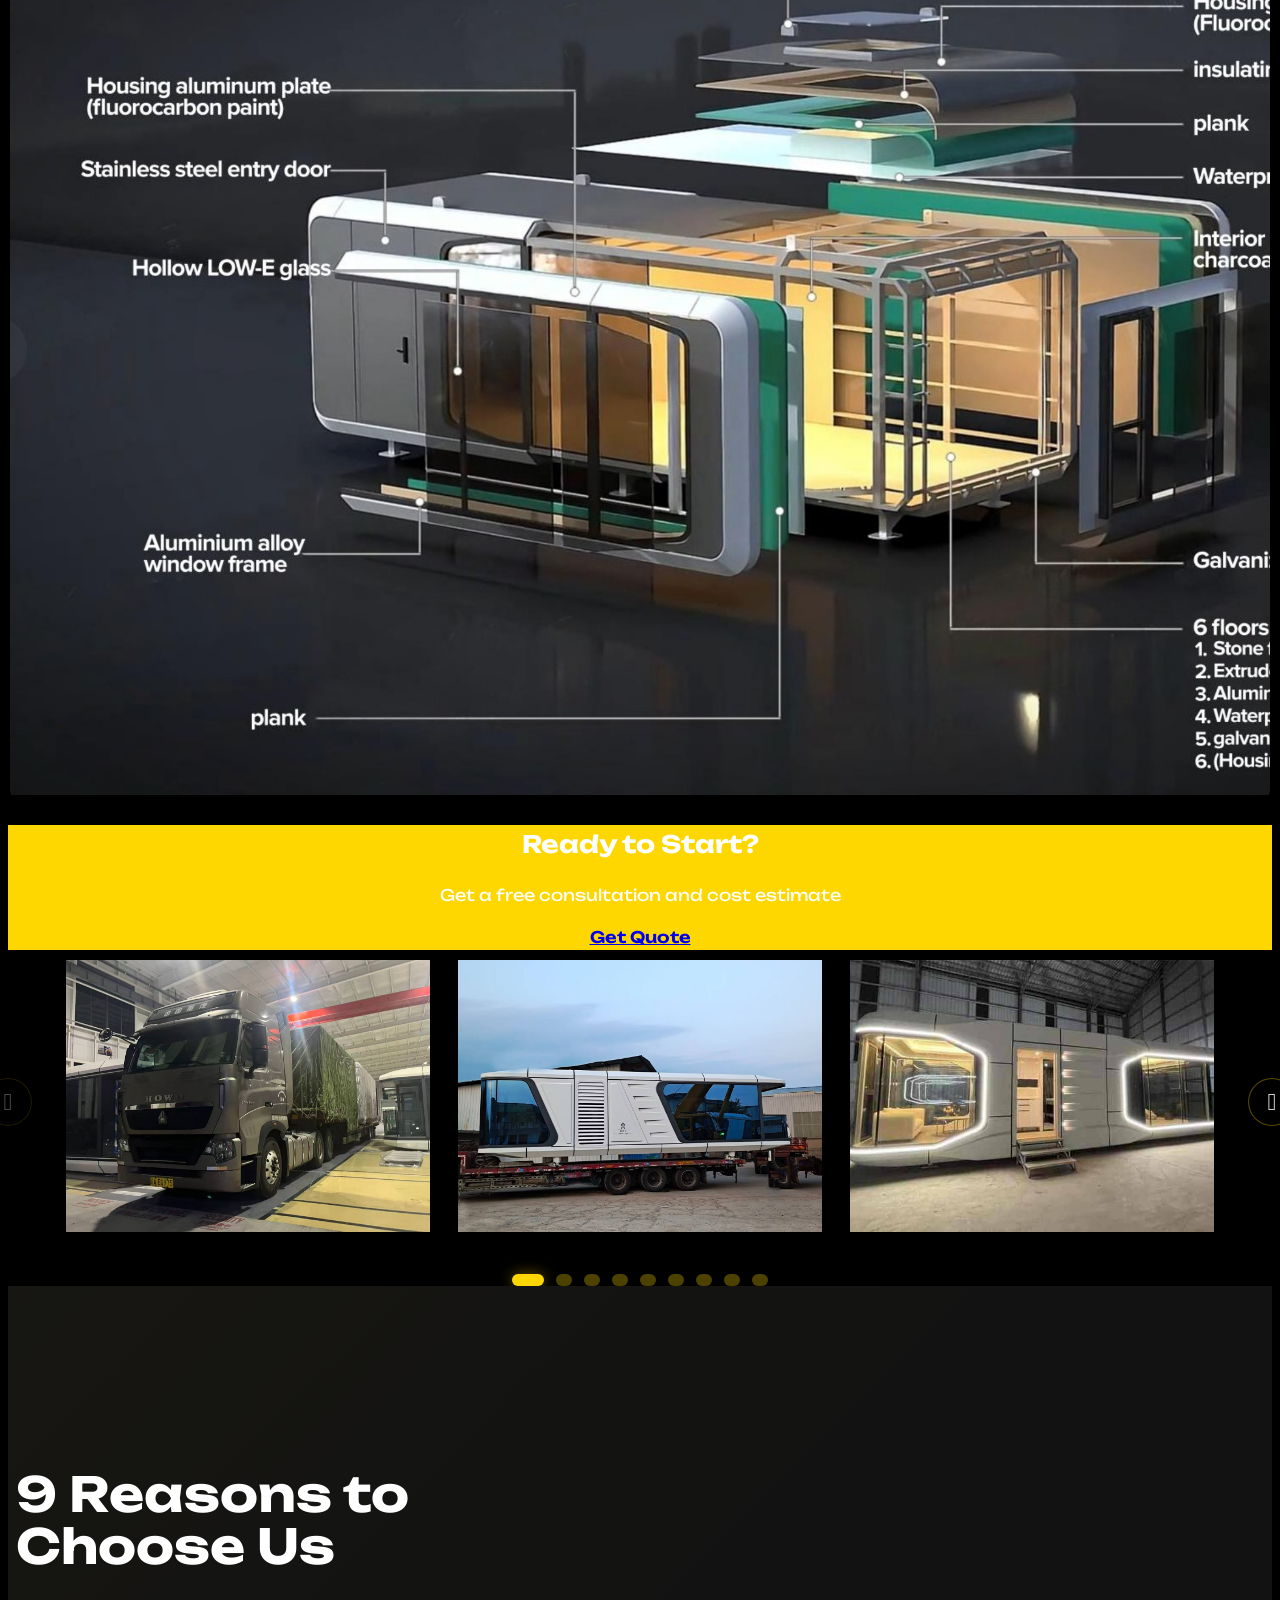
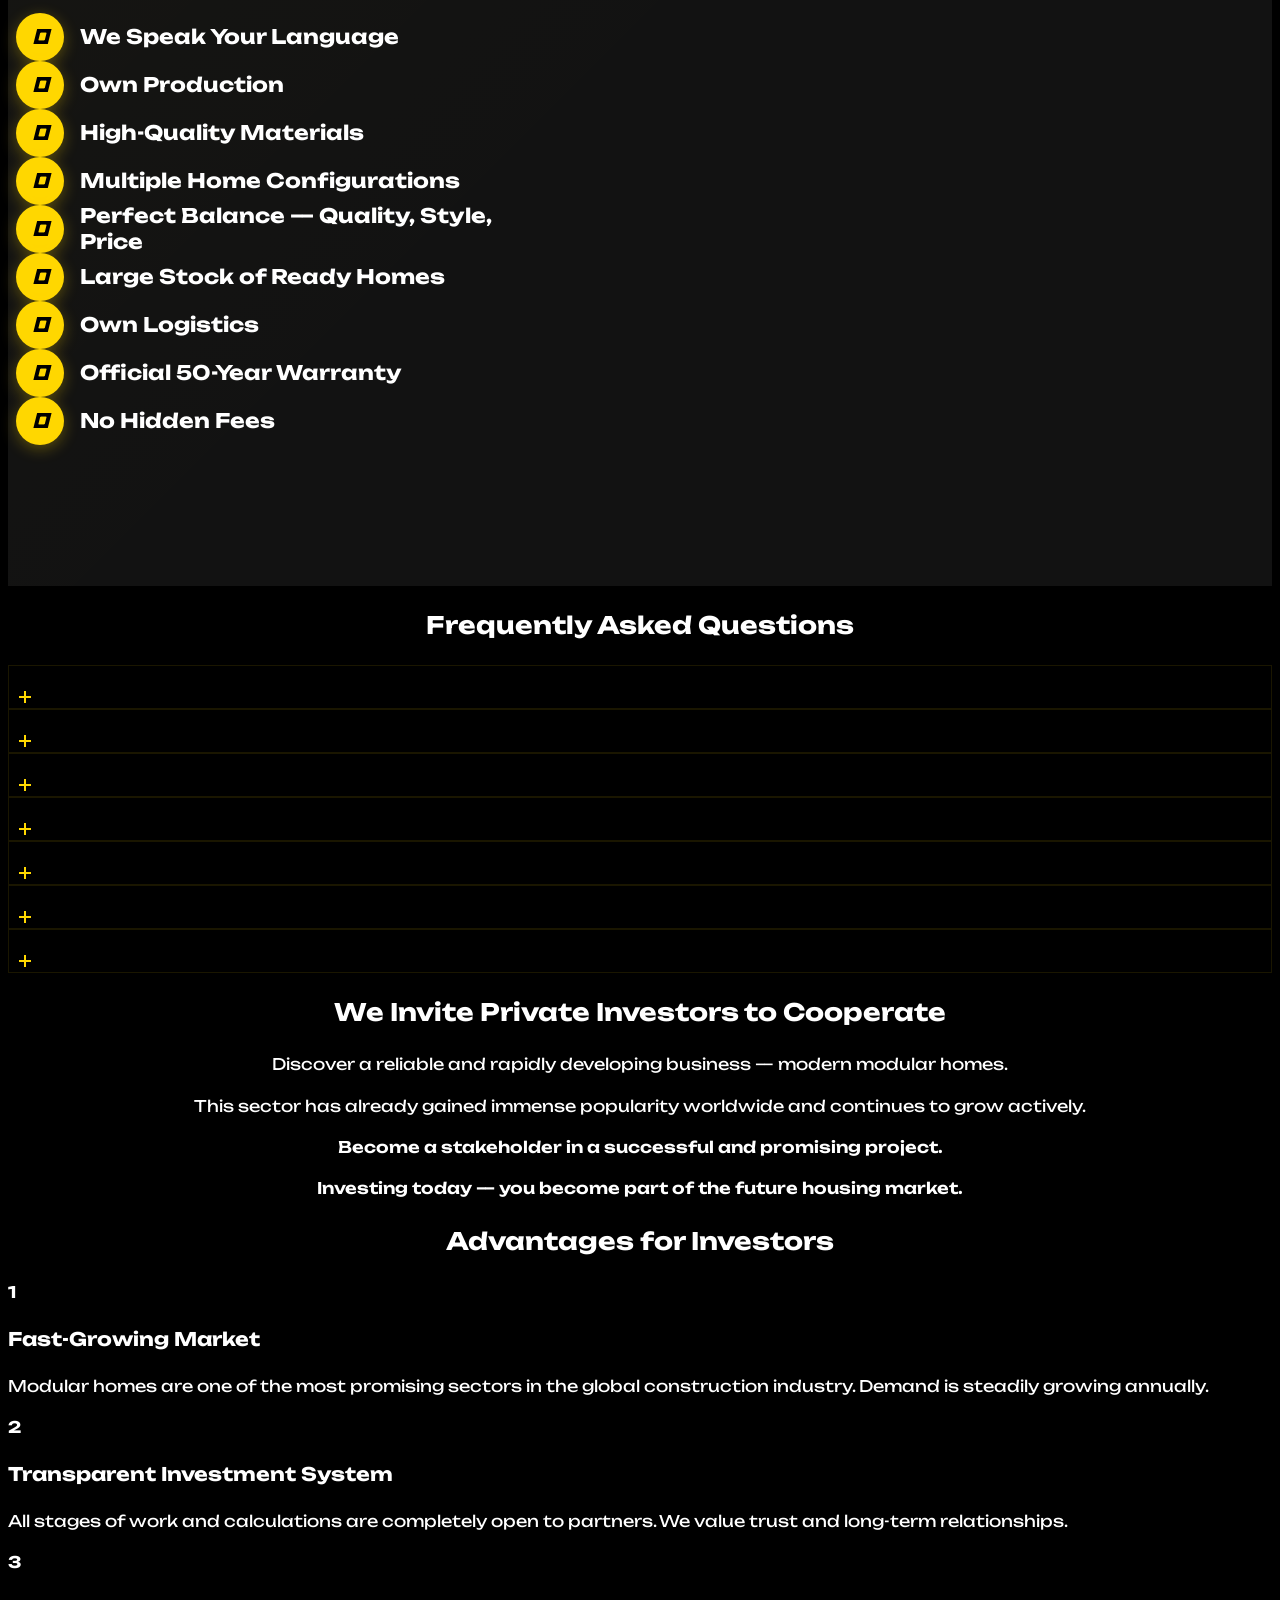
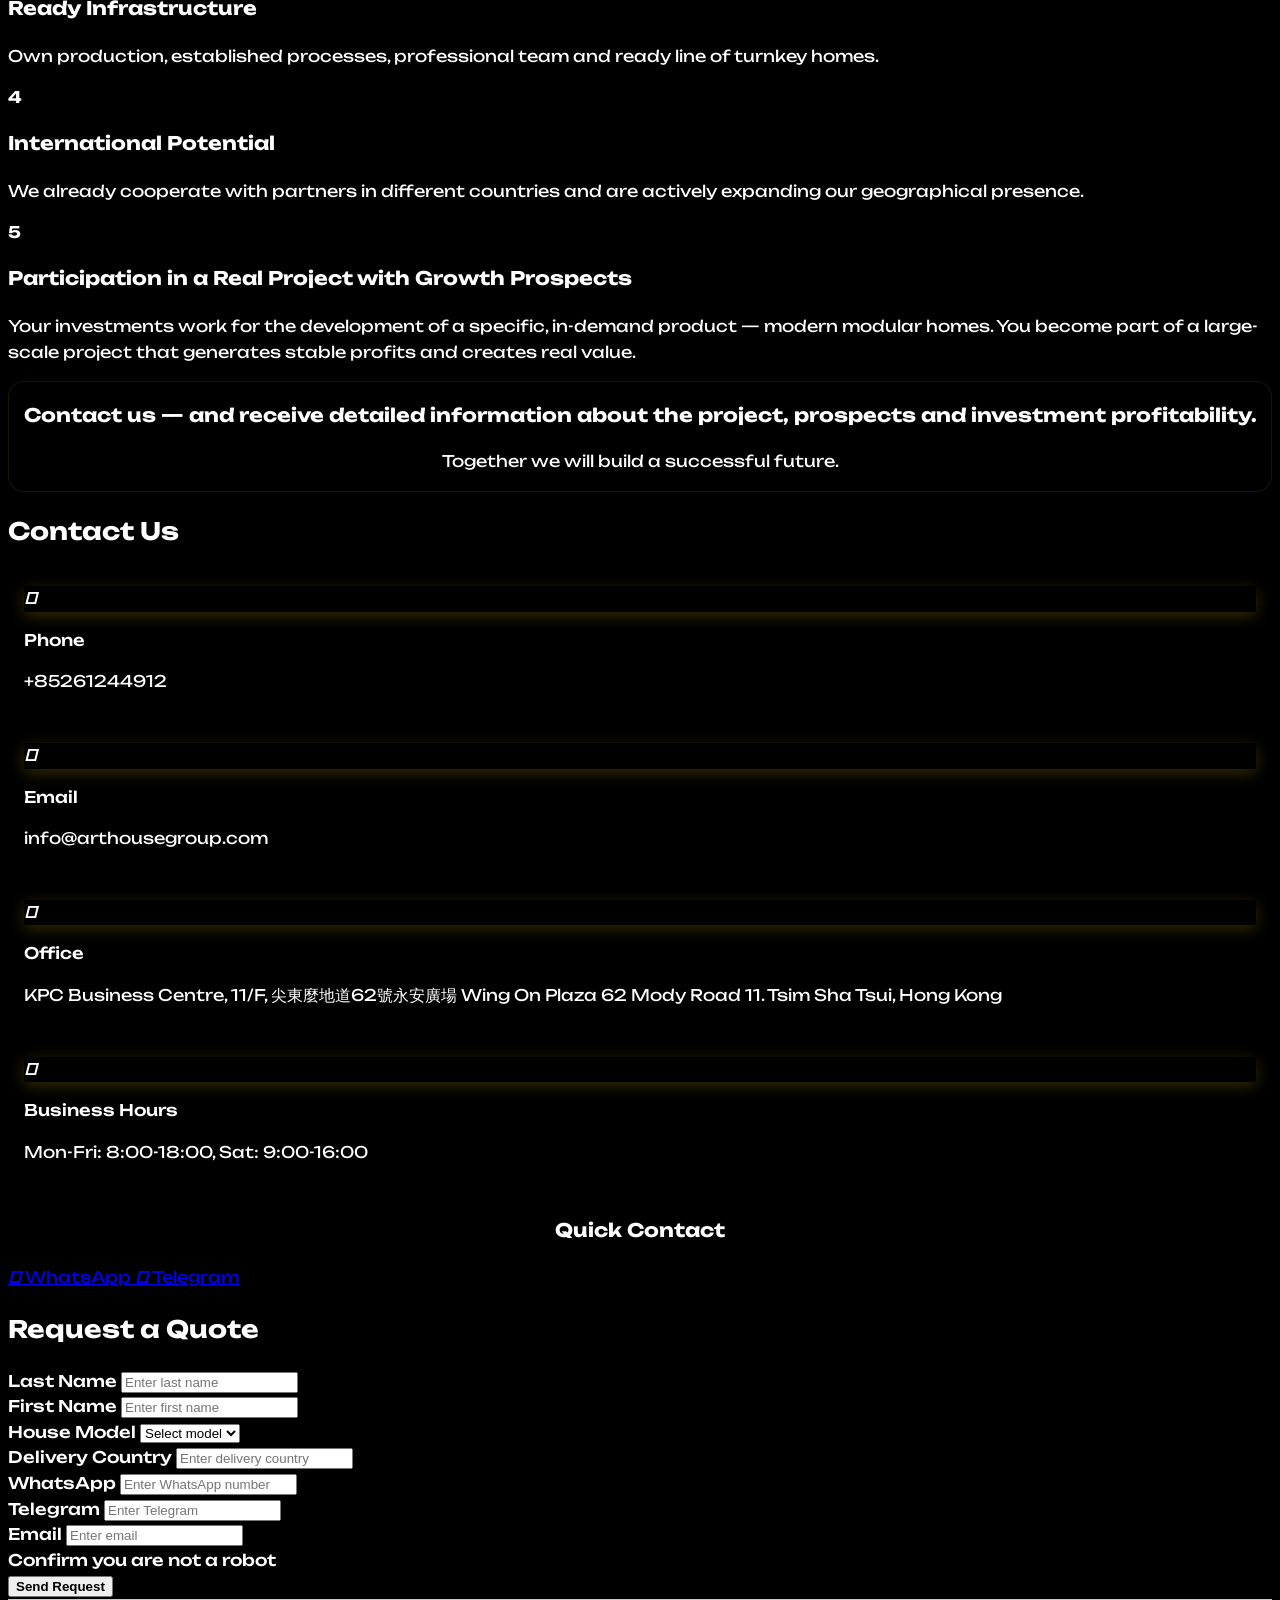
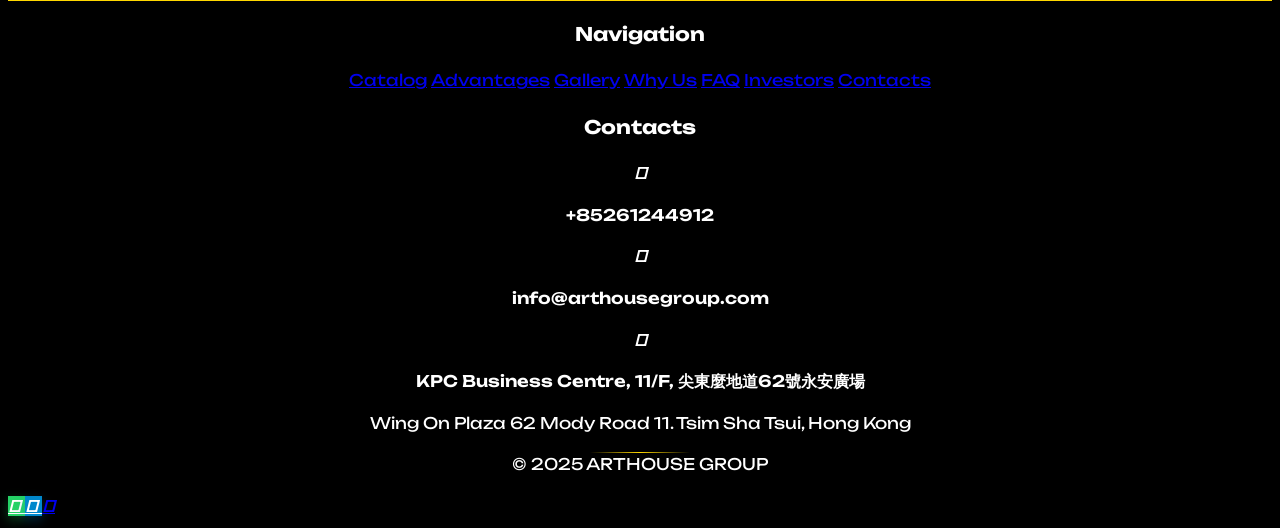
==== commit 7b756ec8: "edit gallery" ====
--- a/index.html
+++ b/index.html
@@ -1362,39 +1362,72 @@
   <!-- GALLERY SECTION -->
   <section id="gallery" class="py-20 bg-black">
     <div class="max-w-7xl mx-auto px-4 sm:px-6 lg:px-8">
-
-      <!-- Gallery Grid - Exactly as in the photo -->
-      <div class="grid grid-cols-1 lg:grid-cols-2 gap-8 lg:gap-12">
-        <!-- Main Image (Left) -->
-        <div class="order-1 lg:order-1 lg:pt-20">
-          <div class="gallery-main-image relative overflow-hidden rounded-2xl group cursor-pointer" data-modal="gallery" data-gallery-index="4">
-            <img src="./media/gallery/5phot.JPG" alt="Factory Floor" class="w-full h-64 lg:h-80 object-cover transition-transform duration-500 group-hover:scale-105">
-            <div class="absolute inset-0 bg-gradient-to-t from-black/20 to-transparent opacity-0 group-hover:opacity-100 transition-opacity duration-300"></div>
-          </div>
-        </div>
-
-        <!-- Side Images Grid (Right) - 2x2 layout -->
-        <div class="order-2 lg:order-2 grid grid-cols-2 gap-4 lg:gap-6">
-          <!-- Top Left -->
-          <div class="gallery-side-image relative overflow-hidden rounded-xl group aspect-square cursor-pointer" data-modal="gallery" data-gallery-index="0">
-            <img src="./media/gallery/1photo.JPG" alt="Living Room" class="w-full h-full object-cover transition-transform duration-500 group-hover:scale-110">
+      <div class="gallery-slider">
+        <button type="button" class="gallery-slider-nav gallery-slider-prev" id="gallerySliderPrev" aria-label="Предыдущее изображение">
+          <i class="ri-arrow-left-s-line"></i>
+        </button>
+
+        <div class="gallery-slider-track" id="gallerySliderTrack" tabindex="0">
+          <div class="gallery-slide gallery-side-image relative overflow-hidden rounded-2xl group cursor-pointer" data-modal="gallery" data-gallery-index="0">
+            <img src="./media/gallery/1photo.JPG" alt="Gallery image 1" class="w-full h-full object-cover transition-transform duration-500 group-hover:scale-105">
             <div class="absolute inset-0 bg-gradient-to-t from-black/30 to-transparent opacity-0 group-hover:opacity-100 transition-opacity duration-300"></div>
           </div>
-          <!-- Top Right -->
-          <div class="gallery-side-image relative overflow-hidden rounded-xl group aspect-square cursor-pointer" data-modal="gallery" data-gallery-index="1">
-            <img src="./media/gallery/2phot.jpg" alt="Kitchen" class="w-full h-full object-cover transition-transform duration-500 group-hover:scale-110">
+          <div class="gallery-slide gallery-side-image relative overflow-hidden rounded-2xl group cursor-pointer" data-modal="gallery" data-gallery-index="1">
+            <img src="./media/gallery/2phot.jpg" alt="Gallery image 2" class="w-full h-full object-cover transition-transform duration-500 group-hover:scale-105">
             <div class="absolute inset-0 bg-gradient-to-t from-black/30 to-transparent opacity-0 group-hover:opacity-100 transition-opacity duration-300"></div>
           </div>
-          <!-- Bottom Left -->
-          <div class="gallery-side-image relative overflow-hidden rounded-xl group aspect-square cursor-pointer" data-modal="gallery" data-gallery-index="2">
-            <img src="./media/gallery/3phot.jpg" alt="Construction" class="w-full h-full object-cover transition-transform duration-500 group-hover:scale-110">
+          <div class="gallery-slide gallery-side-image relative overflow-hidden rounded-2xl group cursor-pointer" data-modal="gallery" data-gallery-index="2">
+            <img src="./media/gallery/3phot.jpg" alt="Gallery image 3" class="w-full h-full object-cover transition-transform duration-500 group-hover:scale-105">
             <div class="absolute inset-0 bg-gradient-to-t from-black/30 to-transparent opacity-0 group-hover:opacity-100 transition-opacity duration-300"></div>
           </div>
-          <!-- Bottom Right -->
-          <div class="gallery-side-image relative overflow-hidden rounded-xl group aspect-square cursor-pointer" data-modal="gallery" data-gallery-index="3">
-            <img src="./media/gallery/4photo.jpg" alt="Bedroom" class="w-full h-full object-cover transition-transform duration-500 group-hover:scale-110">
+          <div class="gallery-slide gallery-side-image relative overflow-hidden rounded-2xl group cursor-pointer" data-modal="gallery" data-gallery-index="3">
+            <img src="./media/gallery/4photo.jpg" alt="Gallery image 4" class="w-full h-full object-cover transition-transform duration-500 group-hover:scale-105">
             <div class="absolute inset-0 bg-gradient-to-t from-black/30 to-transparent opacity-0 group-hover:opacity-100 transition-opacity duration-300"></div>
           </div>
+          <div class="gallery-slide gallery-side-image relative overflow-hidden rounded-2xl group cursor-pointer" data-modal="gallery" data-gallery-index="4">
+            <img src="./media/gallery/5phot.JPG" alt="Gallery image 5" class="w-full h-full object-cover transition-transform duration-500 group-hover:scale-105">
+            <div class="absolute inset-0 bg-gradient-to-t from-black/30 to-transparent opacity-0 group-hover:opacity-100 transition-opacity duration-300"></div>
+          </div>
+          <div class="gallery-slide gallery-side-image relative overflow-hidden rounded-2xl group cursor-pointer" data-modal="gallery" data-gallery-index="5">
+            <img src="./media/gallery/6phot.jpg" alt="Gallery image 6" class="w-full h-full object-cover transition-transform duration-500 group-hover:scale-105">
+            <div class="absolute inset-0 bg-gradient-to-t from-black/30 to-transparent opacity-0 group-hover:opacity-100 transition-opacity duration-300"></div>
+          </div>
+          <div class="gallery-slide gallery-side-image relative overflow-hidden rounded-2xl group cursor-pointer" data-modal="gallery" data-gallery-index="6">
+            <img src="./media/gallery/7phot.JPG" alt="Gallery image 7" class="w-full h-full object-cover transition-transform duration-500 group-hover:scale-105">
+            <div class="absolute inset-0 bg-gradient-to-t from-black/30 to-transparent opacity-0 group-hover:opacity-100 transition-opacity duration-300"></div>
+          </div>
+          <div class="gallery-slide gallery-side-image relative overflow-hidden rounded-2xl group cursor-pointer" data-modal="gallery" data-gallery-index="7">
+            <img src="./media/gallery/8phot.jpg" alt="Gallery image 8" class="w-full h-full object-cover transition-transform duration-500 group-hover:scale-105">
+            <div class="absolute inset-0 bg-gradient-to-t from-black/30 to-transparent opacity-0 group-hover:opacity-100 transition-opacity duration-300"></div>
+          </div>
+          <div class="gallery-slide gallery-side-image relative overflow-hidden rounded-2xl group cursor-pointer" data-modal="gallery" data-gallery-index="8">
+            <img src="./media/gallery/9phot.jpg" alt="Gallery image 9" class="w-full h-full object-cover transition-transform duration-500 group-hover:scale-105">
+            <div class="absolute inset-0 bg-gradient-to-t from-black/30 to-transparent opacity-0 group-hover:opacity-100 transition-opacity duration-300"></div>
+          </div>
+          <div class="gallery-slide gallery-side-image relative overflow-hidden rounded-2xl group cursor-pointer" data-modal="gallery" data-gallery-index="9">
+            <img src="./media/gallery/10phot.jpg" alt="Gallery image 10" class="w-full h-full object-cover transition-transform duration-500 group-hover:scale-105">
+            <div class="absolute inset-0 bg-gradient-to-t from-black/30 to-transparent opacity-0 group-hover:opacity-100 transition-opacity duration-300"></div>
+          </div>
+          <div class="gallery-slide gallery-side-image relative overflow-hidden rounded-2xl group cursor-pointer" data-modal="gallery" data-gallery-index="10">
+            <img src="./media/gallery/11phot.jpg" alt="Gallery image 11" class="w-full h-full object-cover transition-transform duration-500 group-hover:scale-105">
+            <div class="absolute inset-0 bg-gradient-to-t from-black/30 to-transparent opacity-0 group-hover:opacity-100 transition-opacity duration-300"></div>
+          </div>
+        </div>
+
+        <button type="button" class="gallery-slider-nav gallery-slider-next" id="gallerySliderNext" aria-label="Следующее изображение">
+          <i class="ri-arrow-right-s-line"></i>
+        </button>
+
+        <div class="gallery-slider-indicators" id="gallerySliderIndicators">
+          <button type="button" class="gallery-slider-indicator active" data-gallery-page="0" aria-label="Показать фото 1" aria-pressed="true" aria-current="true"></button>
+          <button type="button" class="gallery-slider-indicator" data-gallery-page="1" aria-label="Показать фото 2" aria-pressed="false"></button>
+          <button type="button" class="gallery-slider-indicator" data-gallery-page="2" aria-label="Показать фото 3" aria-pressed="false"></button>
+          <button type="button" class="gallery-slider-indicator" data-gallery-page="3" aria-label="Показать фото 4" aria-pressed="false"></button>
+          <button type="button" class="gallery-slider-indicator" data-gallery-page="4" aria-label="Показать фото 5" aria-pressed="false"></button>
+          <button type="button" class="gallery-slider-indicator" data-gallery-page="5" aria-label="Показать фото 6" aria-pressed="false"></button>
+          <button type="button" class="gallery-slider-indicator" data-gallery-page="6" aria-label="Показать фото 7" aria-pressed="false"></button>
+          <button type="button" class="gallery-slider-indicator" data-gallery-page="7" aria-label="Показать фото 8" aria-pressed="false"></button>
+          <button type="button" class="gallery-slider-indicator" data-gallery-page="8" aria-label="Показать фото 9" aria-pressed="false"></button>
         </div>
       </div>
     </div>
--- a/style.css
+++ b/style.css
@@ -1175,6 +1175,120 @@
   }
   
   /* Gallery Section Styles - Matching the photo layout */
+  .gallery-slider {
+    position: relative;
+    padding: 0 3.5rem;
+  }
+
+  .gallery-slider-track {
+    display: flex;
+    gap: 1.5rem;
+    overflow-x: auto;
+    scroll-snap-type: x mandatory;
+    scroll-behavior: smooth;
+    padding: 0.5rem 0;
+    -ms-overflow-style: none; /* IE & Edge */
+    scrollbar-width: none; /* Firefox */
+    cursor: grab;
+  }
+
+  .gallery-slider-track::-webkit-scrollbar {
+    display: none;
+  }
+
+  .gallery-slider-track.is-dragging {
+    cursor: grabbing;
+  }
+
+  .gallery-slide {
+    flex: 0 0 calc(33.333% - 1rem);
+    scroll-snap-align: start;
+    min-height: 260px;
+    aspect-ratio: 4 / 3;
+  }
+
+.gallery-slider-nav {
+    position: absolute;
+  top: calc(50% - 1rem);
+  transform: translateY(-50%);
+    display: flex;
+    align-items: center;
+    justify-content: center;
+    width: 3rem;
+    height: 3rem;
+    border-radius: 9999px;
+    background: rgba(0, 0, 0, 0.4);
+    color: var(--white);
+    border: 1px solid rgba(255, 215, 0, 0.35);
+    transition: all 0.3s ease;
+    cursor: pointer;
+    z-index: 5;
+    backdrop-filter: blur(6px);
+  }
+
+  .gallery-slider-nav i {
+    font-size: 1.5rem;
+    line-height: 1;
+  }
+
+  .gallery-slider-nav:hover {
+    background: rgba(255, 215, 0, 0.2);
+    color: var(--primary);
+    border-color: rgba(255, 215, 0, 0.6);
+    transform: translateY(-50%) scale(1.05);
+  }
+
+  .gallery-slider-nav:disabled {
+    opacity: 0.35;
+    cursor: default;
+    transform: translateY(-50%);
+  }
+
+.gallery-slider-prev {
+  left: -1.5rem;
+  }
+
+  .gallery-slider-next {
+  right: -1.5rem;
+  }
+
+.gallery-slider-indicators {
+  display: flex;
+  justify-content: center;
+  align-items: center;
+  gap: 0.75rem;
+  margin-top: 2rem;
+}
+
+.gallery-slider-indicator {
+  width: 12px;
+  height: 12px;
+  border-radius: 9999px;
+  background: rgba(255, 215, 0, 0.3);
+  border: 2px solid transparent;
+  transition: all 0.3s ease;
+  cursor: pointer;
+  position: relative;
+}
+
+.gallery-slider-indicator:hover {
+  background: rgba(255, 215, 0, 0.5);
+  transform: scale(1.1);
+}
+
+.gallery-slider-indicator:focus-visible {
+  outline: 2px solid rgba(255, 215, 0, 0.8);
+  outline-offset: 4px;
+}
+
+.gallery-slider-indicator.active {
+  width: 32px;
+  border-radius: 9999px;
+  background: var(--gold);
+  border-color: rgba(255, 215, 0, 0.8);
+  box-shadow: 0 0 14px rgba(255, 215, 0, 0.4);
+}
+
   .gallery-main-image {
     transition: all 0.4s cubic-bezier(0.4, 0, 0.2, 1);
     position: relative;
@@ -1270,6 +1384,14 @@
   
   /* Responsive gallery adjustments */
   @media (max-width: 1024px) {
+    .gallery-slider {
+      padding: 0 2.5rem;
+    }
+
+    .gallery-slide {
+      flex: 0 0 calc(50% - 1rem);
+    }
+
     .gallery-main-image {
       margin-bottom: 2rem;
     }
@@ -1284,6 +1406,10 @@
   }
   
   @media (max-width: 768px) {
+    .gallery-slider {
+      padding: 0 2rem;
+    }
+
     .gallery-main-image:hover,
     .gallery-side-image:hover {
       transform: none;
@@ -1296,6 +1422,46 @@
     
     #gallery h2 {
       font-size: 1.875rem;
+    }
+
+    .gallery-slider-indicators {
+      gap: 0.5rem;
+      margin-top: 1.5rem;
+    }
+
+    .gallery-slider-indicator {
+      width: 10px;
+      height: 10px;
+    }
+
+    .gallery-slider-indicator.active {
+      width: 24px;
+    }
+  }
+
+  @media (max-width: 640px) {
+    .gallery-slider {
+      padding: 0;
+    }
+
+    .gallery-slider-track {
+      gap: 1rem;
+    }
+
+    .gallery-slide {
+      flex: 0 0 100%;
+      min-height: 220px;
+    }
+
+    .gallery-slider-prev,
+    .gallery-slider-next {
+    display: none;
+    left: 0;
+    right: 0;
+    }
+
+    .gallery-slider-indicators {
+      margin-top: 1.25rem;
     }
   }
   
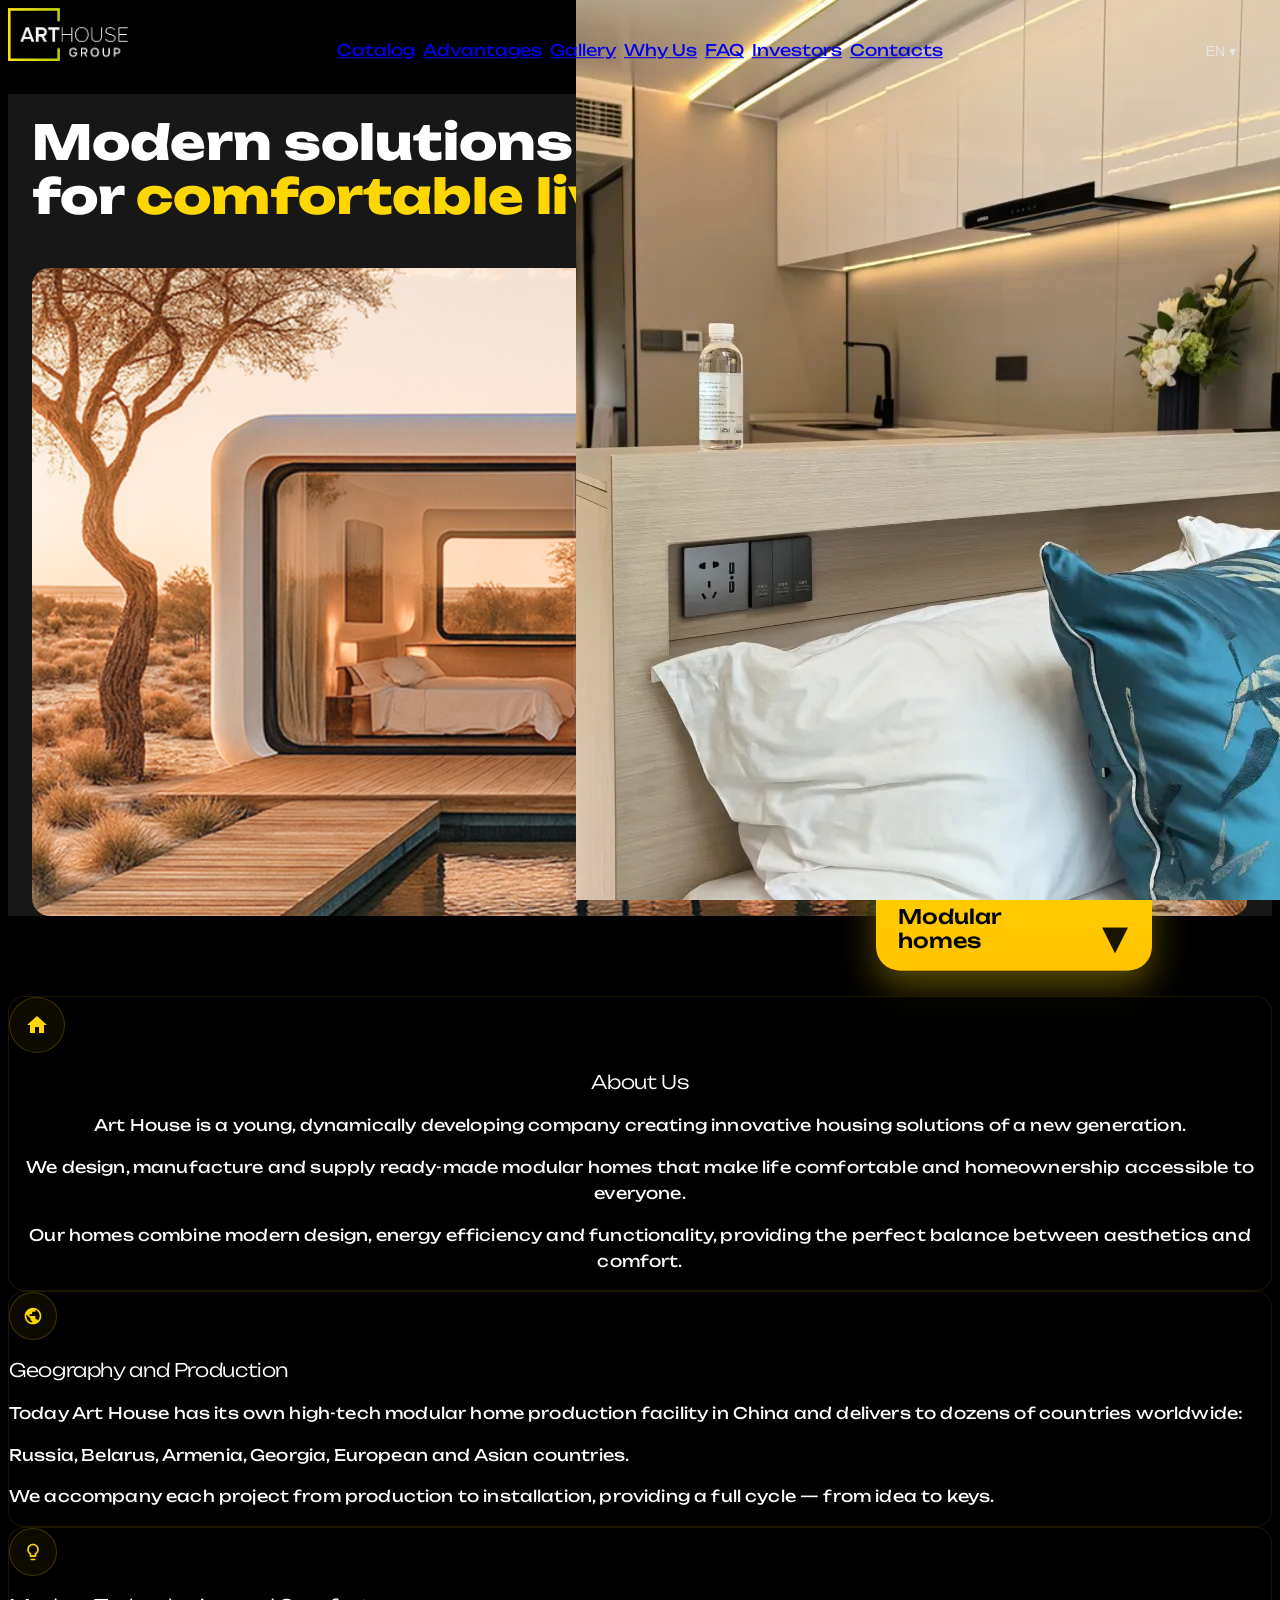
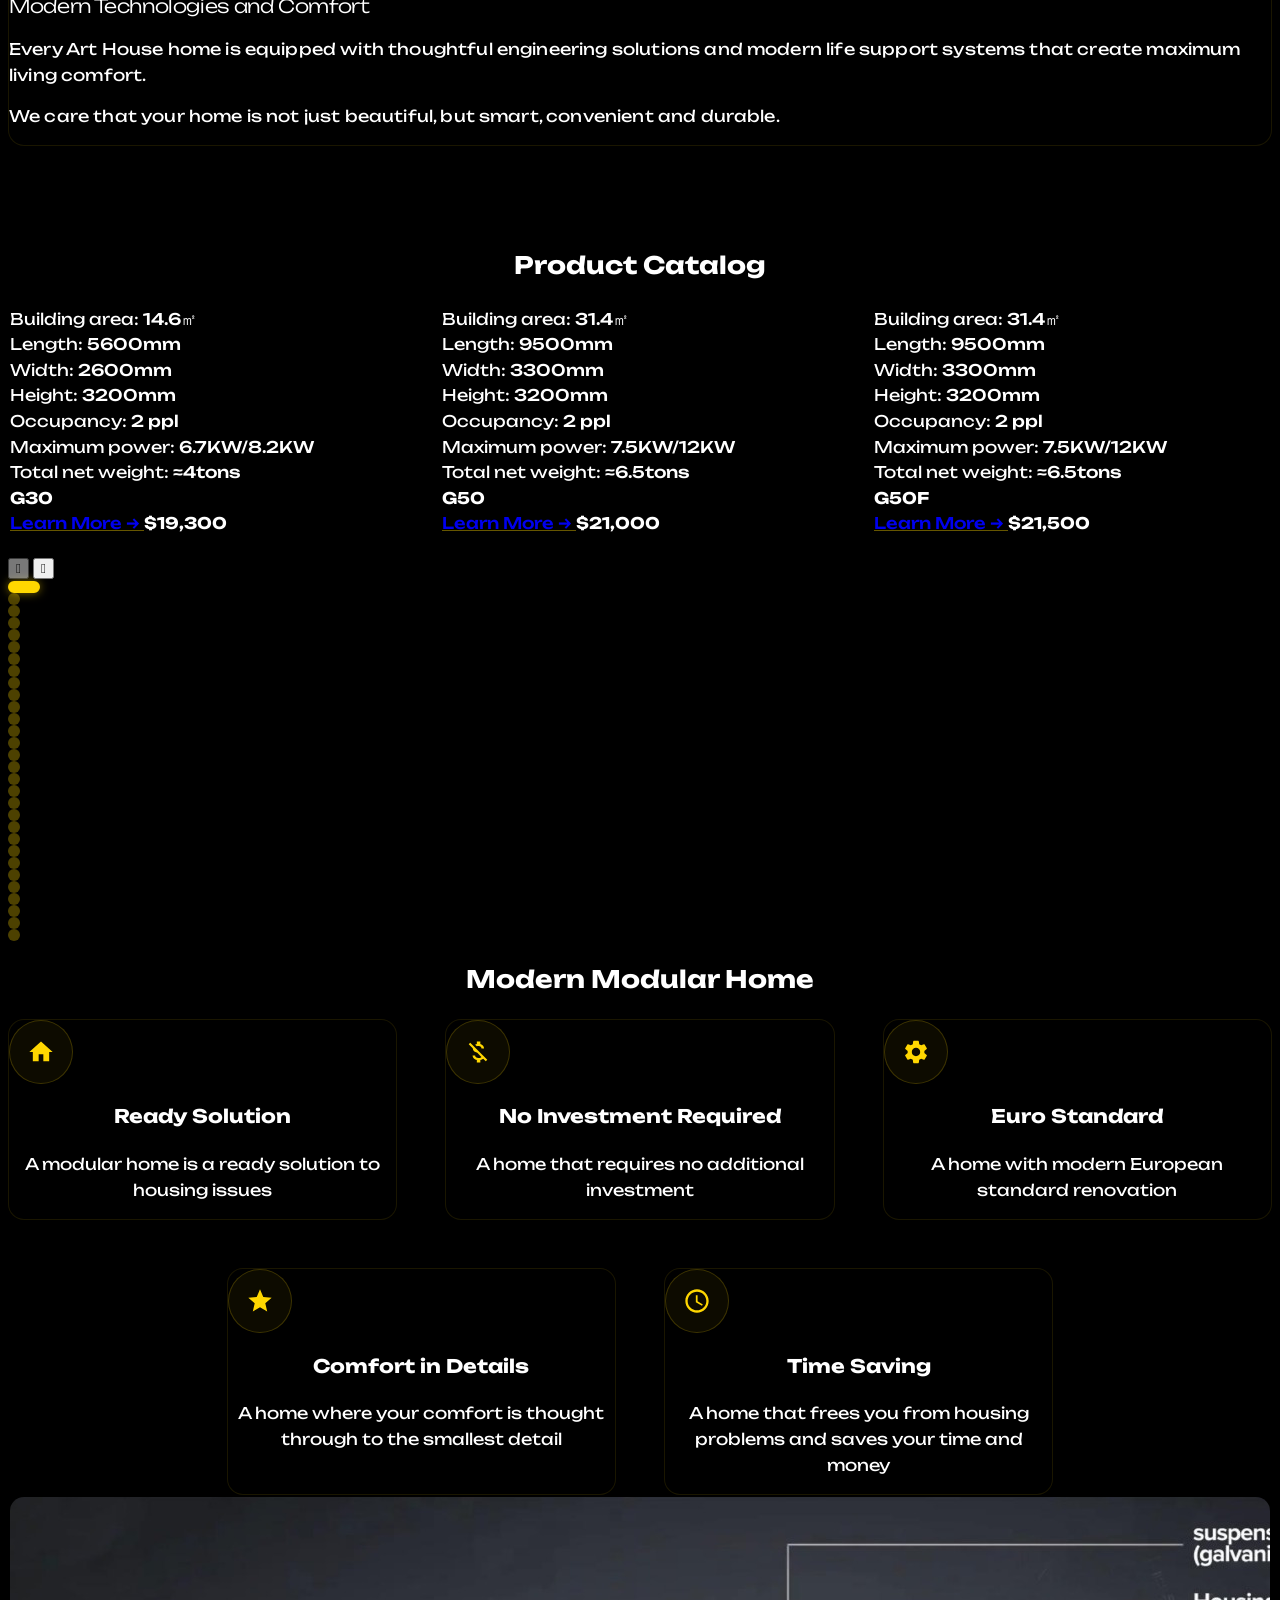
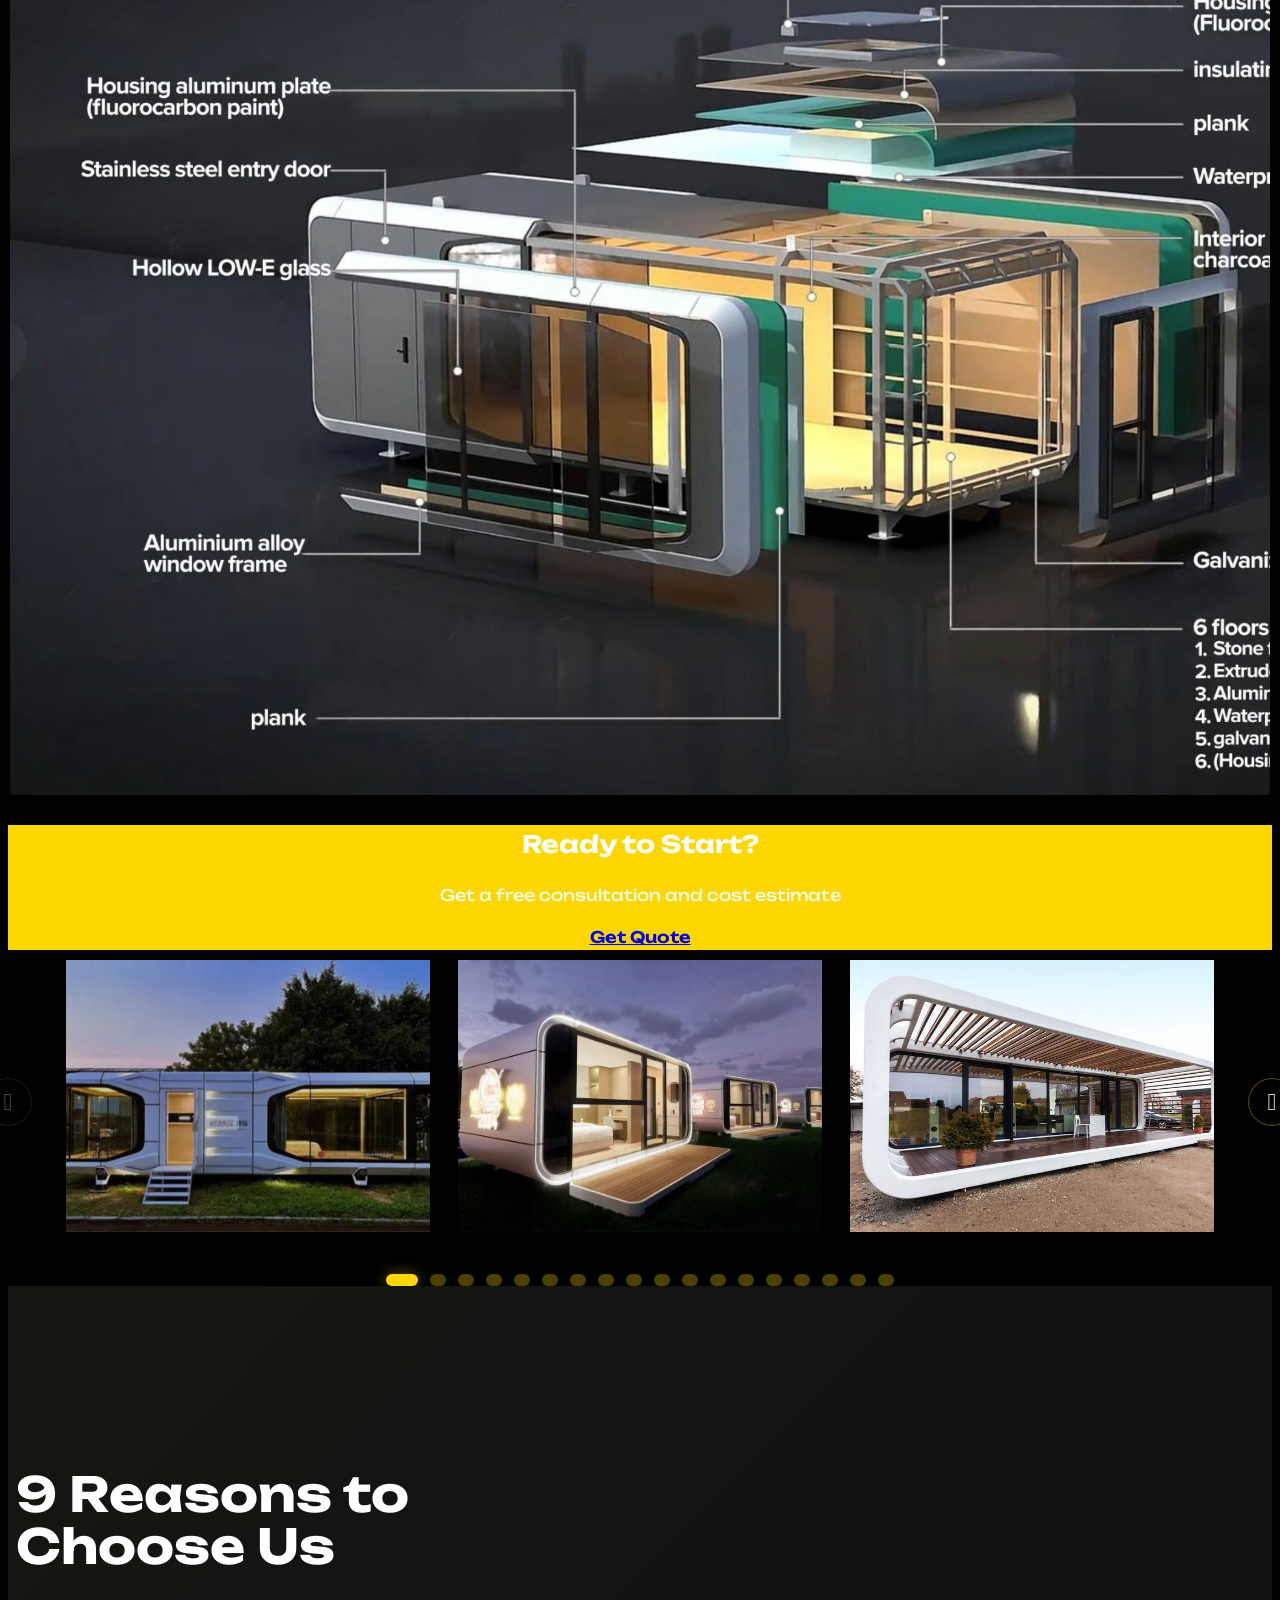
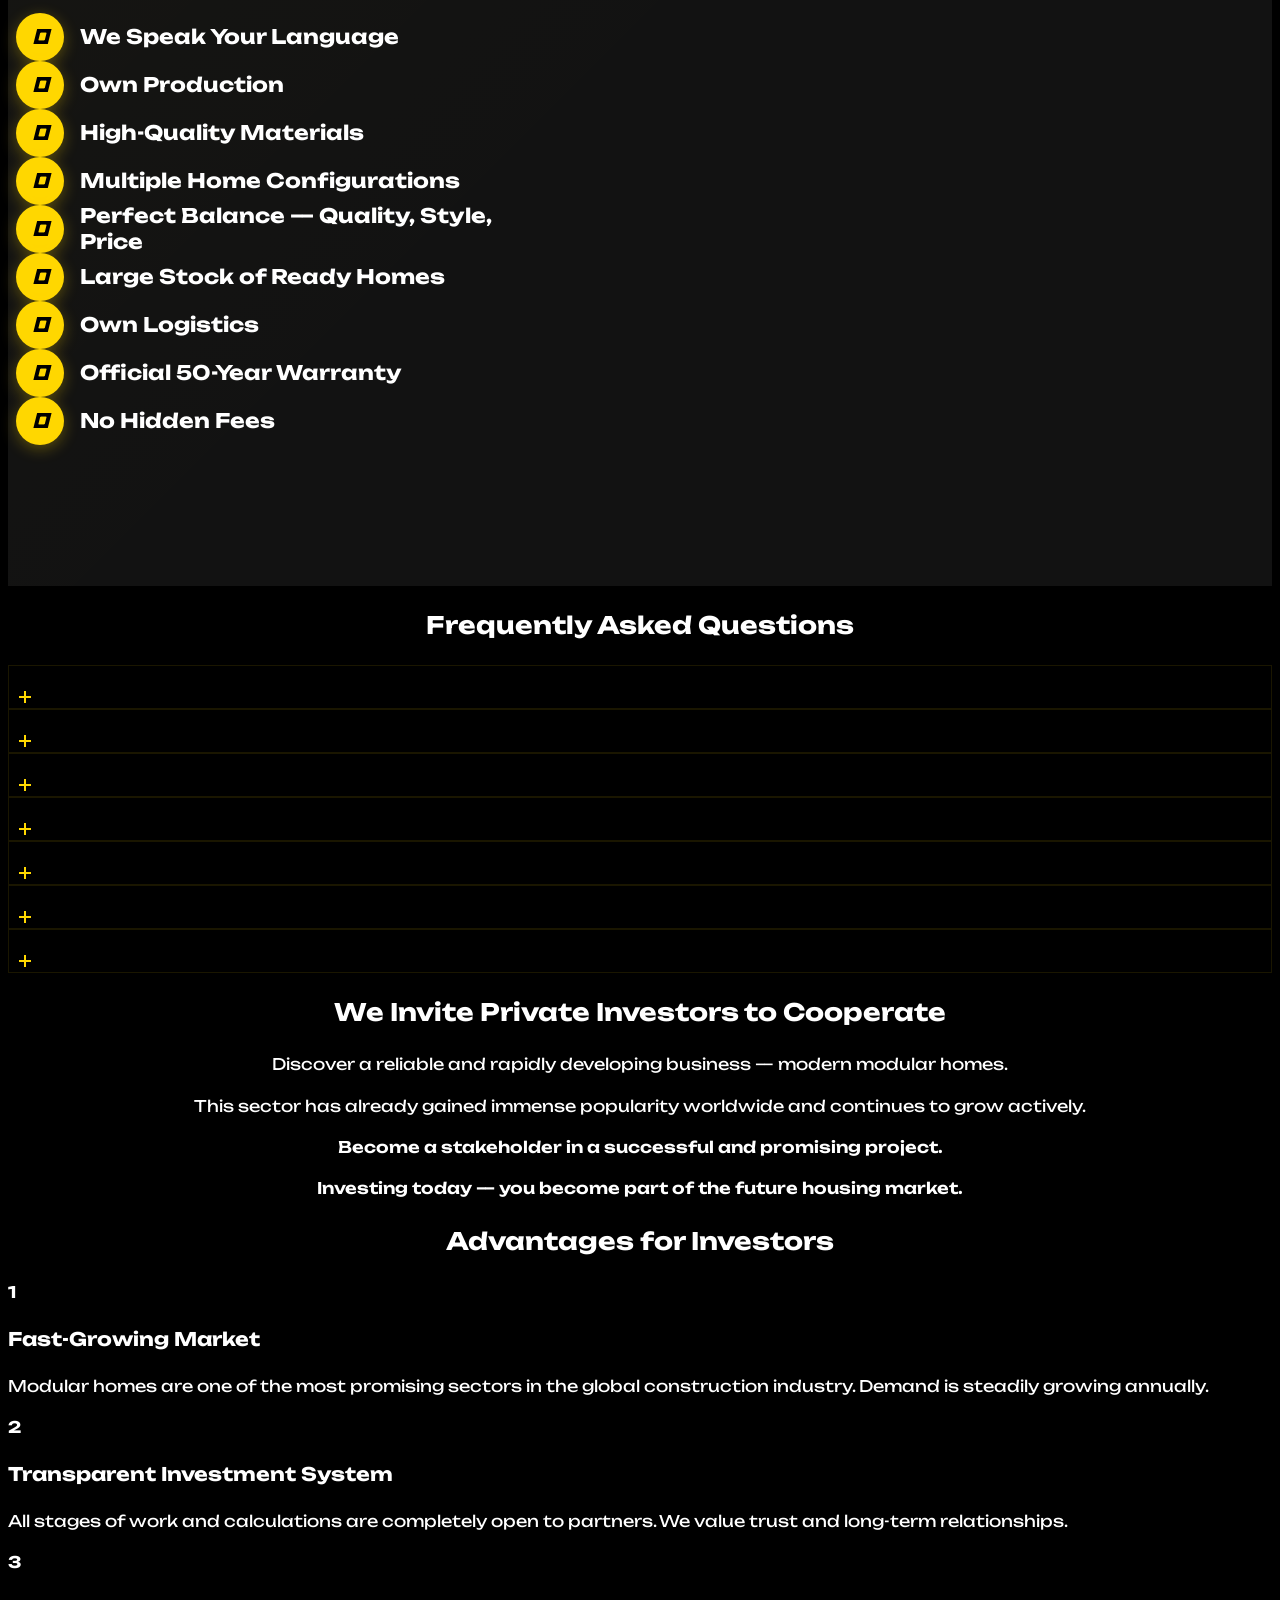
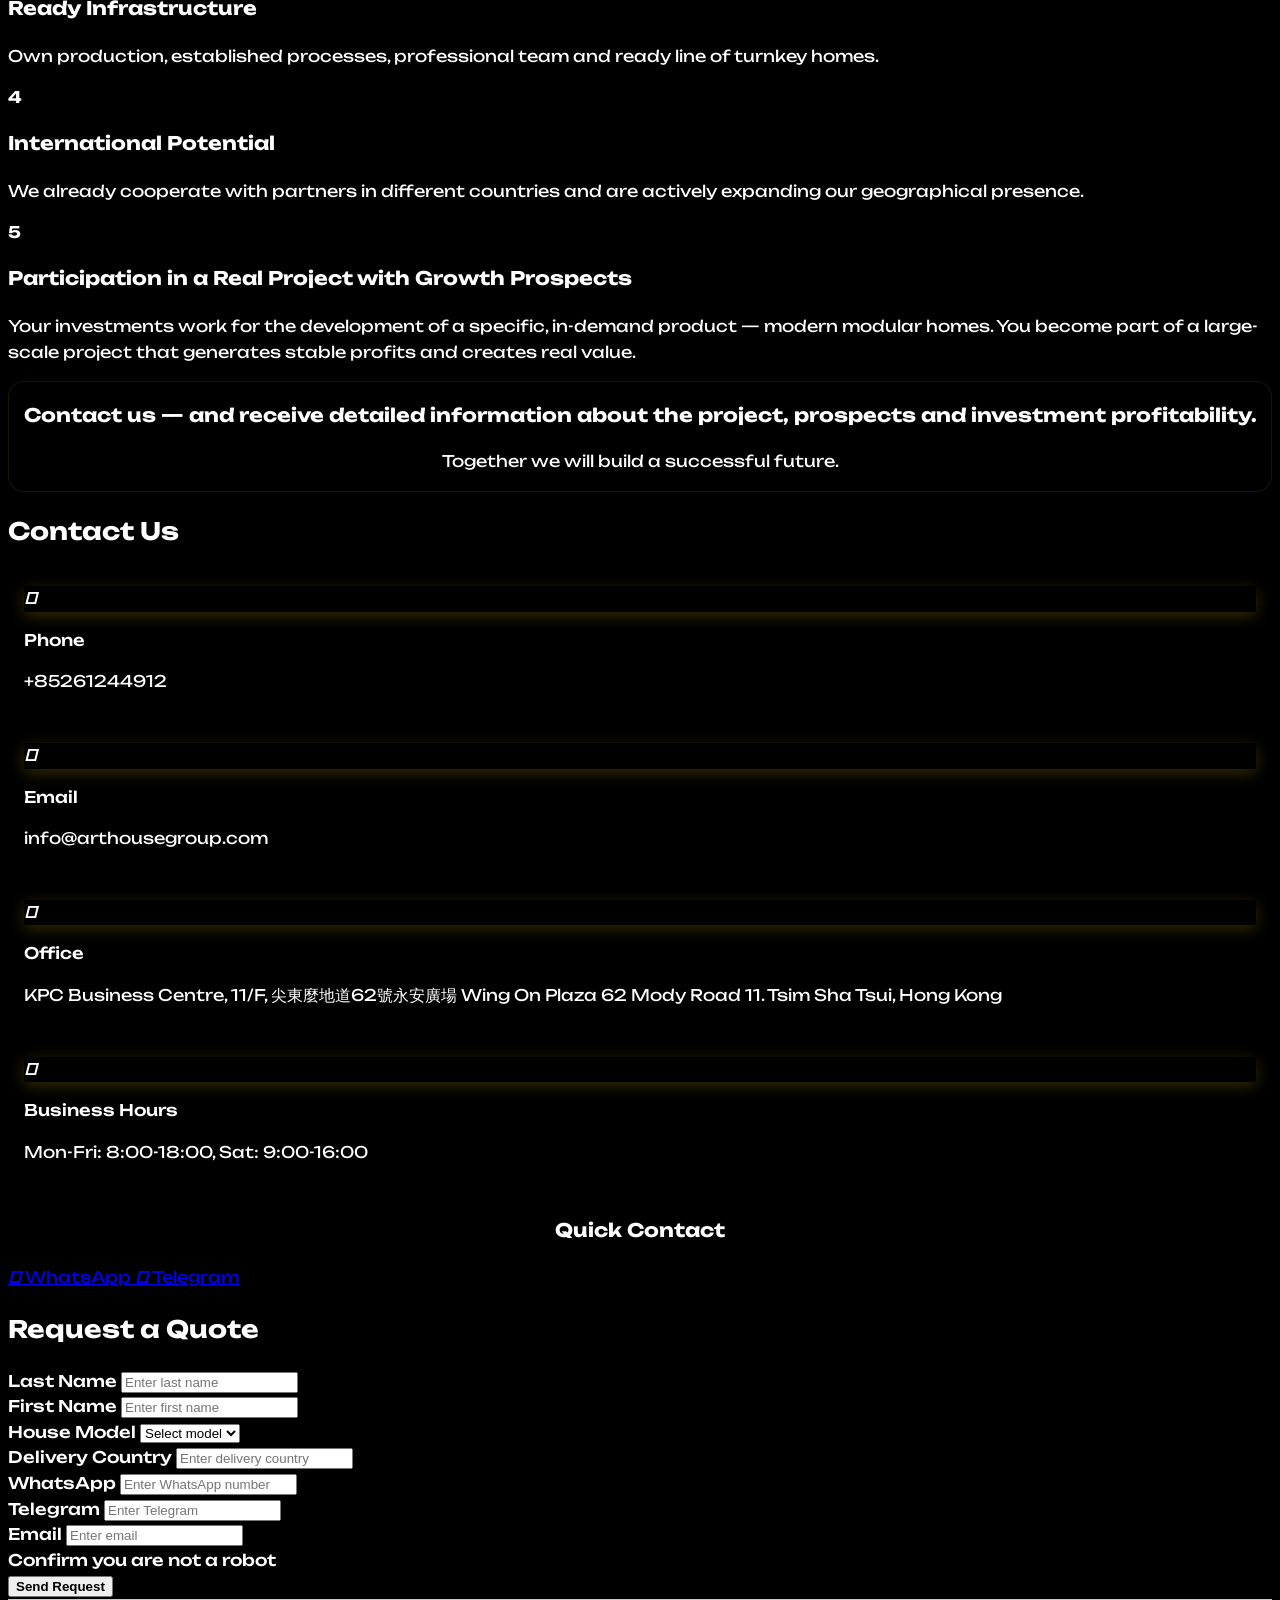
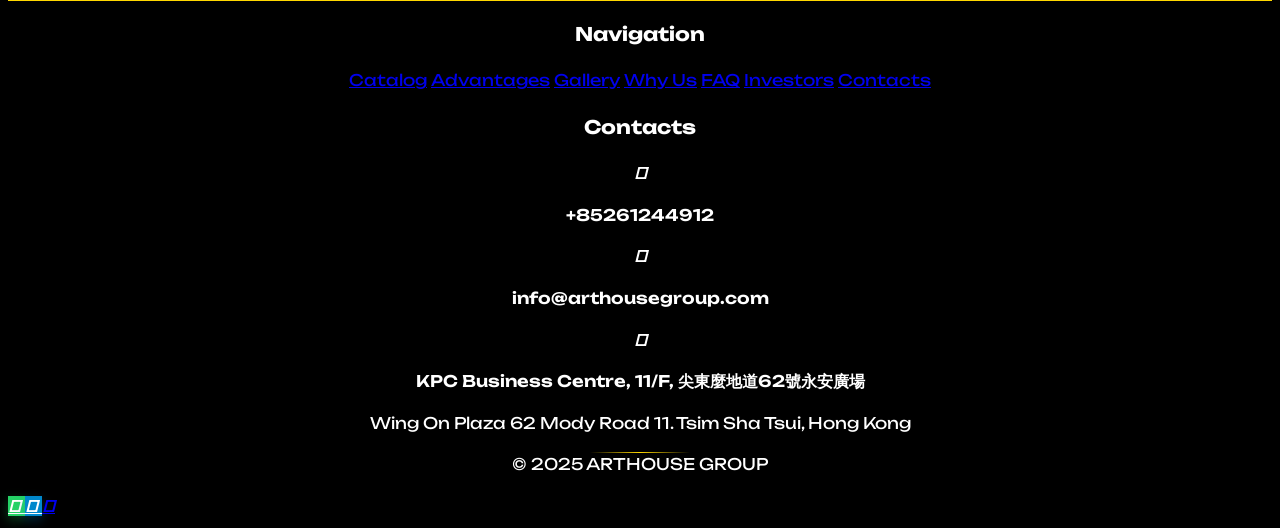
==== commit d5ddab62: "edit gallery #2" ====
--- a/index.html
+++ b/index.html
@@ -1369,47 +1369,83 @@
 
         <div class="gallery-slider-track" id="gallerySliderTrack" tabindex="0">
           <div class="gallery-slide gallery-side-image relative overflow-hidden rounded-2xl group cursor-pointer" data-modal="gallery" data-gallery-index="0">
-            <img src="./media/gallery/1photo.JPG" alt="Gallery image 1" class="w-full h-full object-cover transition-transform duration-500 group-hover:scale-105">
+            <img src="./media/gallery/phot1.JPG" alt="Gallery image 1" class="w-full h-full object-cover transition-transform duration-500 group-hover:scale-105">
             <div class="absolute inset-0 bg-gradient-to-t from-black/30 to-transparent opacity-0 group-hover:opacity-100 transition-opacity duration-300"></div>
           </div>
           <div class="gallery-slide gallery-side-image relative overflow-hidden rounded-2xl group cursor-pointer" data-modal="gallery" data-gallery-index="1">
-            <img src="./media/gallery/2phot.jpg" alt="Gallery image 2" class="w-full h-full object-cover transition-transform duration-500 group-hover:scale-105">
+            <img src="./media/gallery/phot2.JPG" alt="Gallery image 2" class="w-full h-full object-cover transition-transform duration-500 group-hover:scale-105">
             <div class="absolute inset-0 bg-gradient-to-t from-black/30 to-transparent opacity-0 group-hover:opacity-100 transition-opacity duration-300"></div>
           </div>
           <div class="gallery-slide gallery-side-image relative overflow-hidden rounded-2xl group cursor-pointer" data-modal="gallery" data-gallery-index="2">
-            <img src="./media/gallery/3phot.jpg" alt="Gallery image 3" class="w-full h-full object-cover transition-transform duration-500 group-hover:scale-105">
+            <img src="./media/gallery/phot3.JPG" alt="Gallery image 3" class="w-full h-full object-cover transition-transform duration-500 group-hover:scale-105">
             <div class="absolute inset-0 bg-gradient-to-t from-black/30 to-transparent opacity-0 group-hover:opacity-100 transition-opacity duration-300"></div>
           </div>
           <div class="gallery-slide gallery-side-image relative overflow-hidden rounded-2xl group cursor-pointer" data-modal="gallery" data-gallery-index="3">
-            <img src="./media/gallery/4photo.jpg" alt="Gallery image 4" class="w-full h-full object-cover transition-transform duration-500 group-hover:scale-105">
+            <img src="./media/gallery/phot4.JPG" alt="Gallery image 4" class="w-full h-full object-cover transition-transform duration-500 group-hover:scale-105">
             <div class="absolute inset-0 bg-gradient-to-t from-black/30 to-transparent opacity-0 group-hover:opacity-100 transition-opacity duration-300"></div>
           </div>
           <div class="gallery-slide gallery-side-image relative overflow-hidden rounded-2xl group cursor-pointer" data-modal="gallery" data-gallery-index="4">
-            <img src="./media/gallery/5phot.JPG" alt="Gallery image 5" class="w-full h-full object-cover transition-transform duration-500 group-hover:scale-105">
+            <img src="./media/gallery/phot5.JPG" alt="Gallery image 5" class="w-full h-full object-cover transition-transform duration-500 group-hover:scale-105">
             <div class="absolute inset-0 bg-gradient-to-t from-black/30 to-transparent opacity-0 group-hover:opacity-100 transition-opacity duration-300"></div>
           </div>
           <div class="gallery-slide gallery-side-image relative overflow-hidden rounded-2xl group cursor-pointer" data-modal="gallery" data-gallery-index="5">
-            <img src="./media/gallery/6phot.jpg" alt="Gallery image 6" class="w-full h-full object-cover transition-transform duration-500 group-hover:scale-105">
+            <img src="./media/gallery/phot6.JPG" alt="Gallery image 6" class="w-full h-full object-cover transition-transform duration-500 group-hover:scale-105">
             <div class="absolute inset-0 bg-gradient-to-t from-black/30 to-transparent opacity-0 group-hover:opacity-100 transition-opacity duration-300"></div>
           </div>
           <div class="gallery-slide gallery-side-image relative overflow-hidden rounded-2xl group cursor-pointer" data-modal="gallery" data-gallery-index="6">
-            <img src="./media/gallery/7phot.JPG" alt="Gallery image 7" class="w-full h-full object-cover transition-transform duration-500 group-hover:scale-105">
+            <img src="./media/gallery/phot7.JPG" alt="Gallery image 7" class="w-full h-full object-cover transition-transform duration-500 group-hover:scale-105">
             <div class="absolute inset-0 bg-gradient-to-t from-black/30 to-transparent opacity-0 group-hover:opacity-100 transition-opacity duration-300"></div>
           </div>
           <div class="gallery-slide gallery-side-image relative overflow-hidden rounded-2xl group cursor-pointer" data-modal="gallery" data-gallery-index="7">
-            <img src="./media/gallery/8phot.jpg" alt="Gallery image 8" class="w-full h-full object-cover transition-transform duration-500 group-hover:scale-105">
+            <img src="./media/gallery/phot8.JPG" alt="Gallery image 8" class="w-full h-full object-cover transition-transform duration-500 group-hover:scale-105">
             <div class="absolute inset-0 bg-gradient-to-t from-black/30 to-transparent opacity-0 group-hover:opacity-100 transition-opacity duration-300"></div>
           </div>
           <div class="gallery-slide gallery-side-image relative overflow-hidden rounded-2xl group cursor-pointer" data-modal="gallery" data-gallery-index="8">
-            <img src="./media/gallery/9phot.jpg" alt="Gallery image 9" class="w-full h-full object-cover transition-transform duration-500 group-hover:scale-105">
+            <img src="./media/gallery/phot9.JPG" alt="Gallery image 9" class="w-full h-full object-cover transition-transform duration-500 group-hover:scale-105">
             <div class="absolute inset-0 bg-gradient-to-t from-black/30 to-transparent opacity-0 group-hover:opacity-100 transition-opacity duration-300"></div>
           </div>
           <div class="gallery-slide gallery-side-image relative overflow-hidden rounded-2xl group cursor-pointer" data-modal="gallery" data-gallery-index="9">
-            <img src="./media/gallery/10phot.jpg" alt="Gallery image 10" class="w-full h-full object-cover transition-transform duration-500 group-hover:scale-105">
+            <img src="./media/gallery/phot10.JPG" alt="Gallery image 10" class="w-full h-full object-cover transition-transform duration-500 group-hover:scale-105">
             <div class="absolute inset-0 bg-gradient-to-t from-black/30 to-transparent opacity-0 group-hover:opacity-100 transition-opacity duration-300"></div>
           </div>
           <div class="gallery-slide gallery-side-image relative overflow-hidden rounded-2xl group cursor-pointer" data-modal="gallery" data-gallery-index="10">
-            <img src="./media/gallery/11phot.jpg" alt="Gallery image 11" class="w-full h-full object-cover transition-transform duration-500 group-hover:scale-105">
+            <img src="./media/gallery/phot11.JPG" alt="Gallery image 11" class="w-full h-full object-cover transition-transform duration-500 group-hover:scale-105">
+            <div class="absolute inset-0 bg-gradient-to-t from-black/30 to-transparent opacity-0 group-hover:opacity-100 transition-opacity duration-300"></div>
+          </div>
+          <div class="gallery-slide gallery-side-image relative overflow-hidden rounded-2xl group cursor-pointer" data-modal="gallery" data-gallery-index="11">
+            <img src="./media/gallery/phot12.JPG" alt="Gallery image 12" class="w-full h-full object-cover transition-transform duration-500 group-hover:scale-105">
+            <div class="absolute inset-0 bg-gradient-to-t from-black/30 to-transparent opacity-0 group-hover:opacity-100 transition-opacity duration-300"></div>
+          </div>
+          <div class="gallery-slide gallery-side-image relative overflow-hidden rounded-2xl group cursor-pointer" data-modal="gallery" data-gallery-index="12">
+            <img src="./media/gallery/phot13.JPG" alt="Gallery image 13" class="w-full h-full object-cover transition-transform duration-500 group-hover:scale-105">
+            <div class="absolute inset-0 bg-gradient-to-t from-black/30 to-transparent opacity-0 group-hover:opacity-100 transition-opacity duration-300"></div>
+          </div>
+          <div class="gallery-slide gallery-side-image relative overflow-hidden rounded-2xl group cursor-pointer" data-modal="gallery" data-gallery-index="13">
+            <img src="./media/gallery/phot14.JPG" alt="Gallery image 14" class="w-full h-full object-cover transition-transform duration-500 group-hover:scale-105">
+            <div class="absolute inset-0 bg-gradient-to-t from-black/30 to-transparent opacity-0 group-hover:opacity-100 transition-opacity duration-300"></div>
+          </div>
+          <div class="gallery-slide gallery-side-image relative overflow-hidden rounded-2xl group cursor-pointer" data-modal="gallery" data-gallery-index="14">
+            <img src="./media/gallery/phot15.JPG" alt="Gallery image 15" class="w-full h-full object-cover transition-transform duration-500 group-hover:scale-105">
+            <div class="absolute inset-0 bg-gradient-to-t from-black/30 to-transparent opacity-0 group-hover:opacity-100 transition-opacity duration-300"></div>
+          </div>
+          <div class="gallery-slide gallery-side-image relative overflow-hidden rounded-2xl group cursor-pointer" data-modal="gallery" data-gallery-index="15">
+            <img src="./media/gallery/phot16.JPG" alt="Gallery image 16" class="w-full h-full object-cover transition-transform duration-500 group-hover:scale-105">
+            <div class="absolute inset-0 bg-gradient-to-t from-black/30 to-transparent opacity-0 group-hover:opacity-100 transition-opacity duration-300"></div>
+          </div>
+          <div class="gallery-slide gallery-side-image relative overflow-hidden rounded-2xl group cursor-pointer" data-modal="gallery" data-gallery-index="16">
+            <img src="./media/gallery/phot17.JPG" alt="Gallery image 17" class="w-full h-full object-cover transition-transform duration-500 group-hover:scale-105">
+            <div class="absolute inset-0 bg-gradient-to-t from-black/30 to-transparent opacity-0 group-hover:opacity-100 transition-opacity duration-300"></div>
+          </div>
+          <div class="gallery-slide gallery-side-image relative overflow-hidden rounded-2xl group cursor-pointer" data-modal="gallery" data-gallery-index="17">
+            <img src="./media/gallery/phot18.JPG" alt="Gallery image 18" class="w-full h-full object-cover transition-transform duration-500 group-hover:scale-105">
+            <div class="absolute inset-0 bg-gradient-to-t from-black/30 to-transparent opacity-0 group-hover:opacity-100 transition-opacity duration-300"></div>
+          </div>
+          <div class="gallery-slide gallery-side-image relative overflow-hidden rounded-2xl group cursor-pointer" data-modal="gallery" data-gallery-index="18">
+            <img src="./media/gallery/phot19.JPG" alt="Gallery image 19" class="w-full h-full object-cover transition-transform duration-500 group-hover:scale-105">
+            <div class="absolute inset-0 bg-gradient-to-t from-black/30 to-transparent opacity-0 group-hover:opacity-100 transition-opacity duration-300"></div>
+          </div>
+          <div class="gallery-slide gallery-side-image relative overflow-hidden rounded-2xl group cursor-pointer" data-modal="gallery" data-gallery-index="19">
+            <img src="./media/gallery/phot20.JPG" alt="Gallery image 20" class="w-full h-full object-cover transition-transform duration-500 group-hover:scale-105">
             <div class="absolute inset-0 bg-gradient-to-t from-black/30 to-transparent opacity-0 group-hover:opacity-100 transition-opacity duration-300"></div>
           </div>
         </div>
@@ -1428,7 +1464,16 @@
           <button type="button" class="gallery-slider-indicator" data-gallery-page="6" aria-label="Показать фото 7" aria-pressed="false"></button>
           <button type="button" class="gallery-slider-indicator" data-gallery-page="7" aria-label="Показать фото 8" aria-pressed="false"></button>
           <button type="button" class="gallery-slider-indicator" data-gallery-page="8" aria-label="Показать фото 9" aria-pressed="false"></button>
-        </div>
+          <button type="button" class="gallery-slider-indicator" data-gallery-page="9" aria-label="Показать фото 10" aria-pressed="false"></button>
+          <button type="button" class="gallery-slider-indicator" data-gallery-page="10" aria-label="Показать фото 11" aria-pressed="false"></button>
+          <button type="button" class="gallery-slider-indicator" data-gallery-page="11" aria-label="Показать фото 12" aria-pressed="false"></button>
+          <button type="button" class="gallery-slider-indicator" data-gallery-page="12" aria-label="Показать фото 13" aria-pressed="false"></button>
+          <button type="button" class="gallery-slider-indicator" data-gallery-page="13" aria-label="Показать фото 14" aria-pressed="false"></button>
+          <button type="button" class="gallery-slider-indicator" data-gallery-page="14" aria-label="Показать фото 15" aria-pressed="false"></button>
+          <button type="button" class="gallery-slider-indicator" data-gallery-page="15" aria-label="Показать фото 16" aria-pressed="false"></button>
+          <button type="button" class="gallery-slider-indicator" data-gallery-page="16" aria-label="Показать фото 17" aria-pressed="false"></button>
+          <button type="button" class="gallery-slider-indicator" data-gallery-page="17" aria-label="Показать фото 18" aria-pressed="false"></button>
+         </div>
       </div>
     </div>
   </section>
